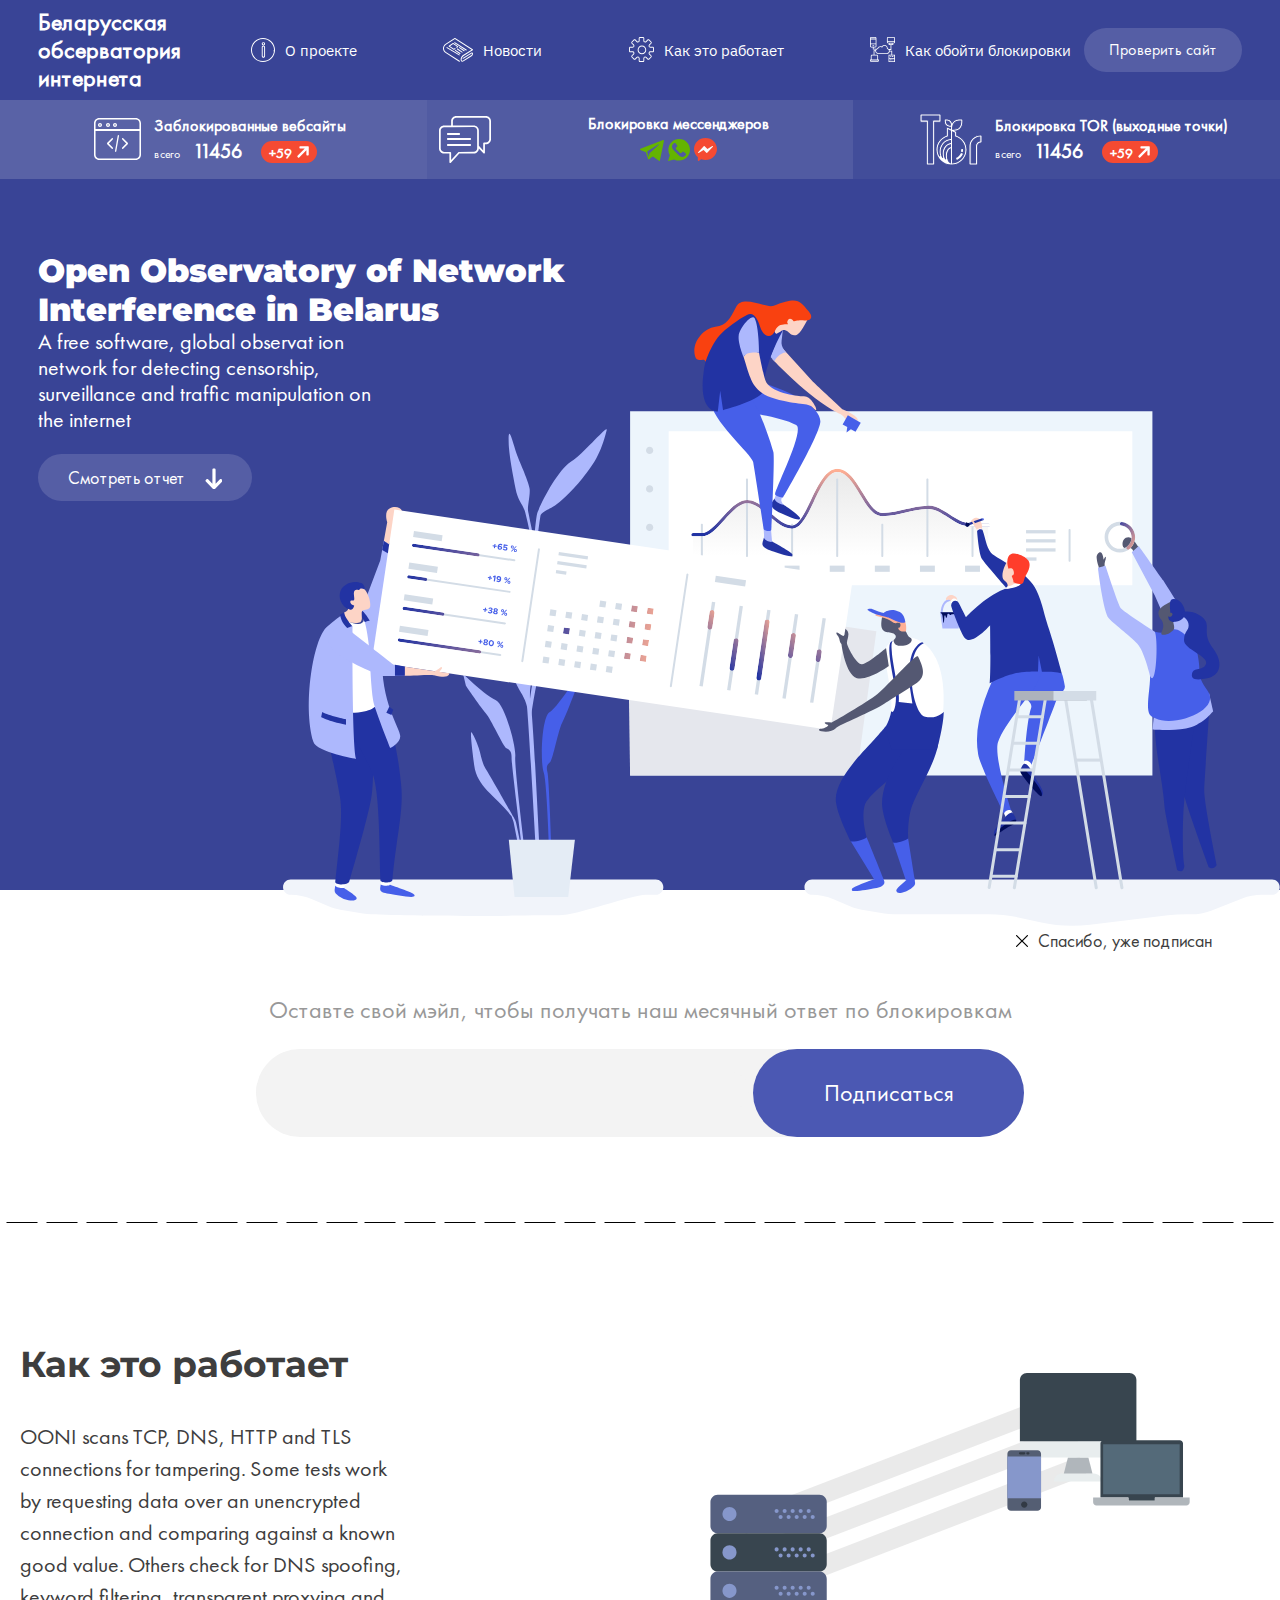
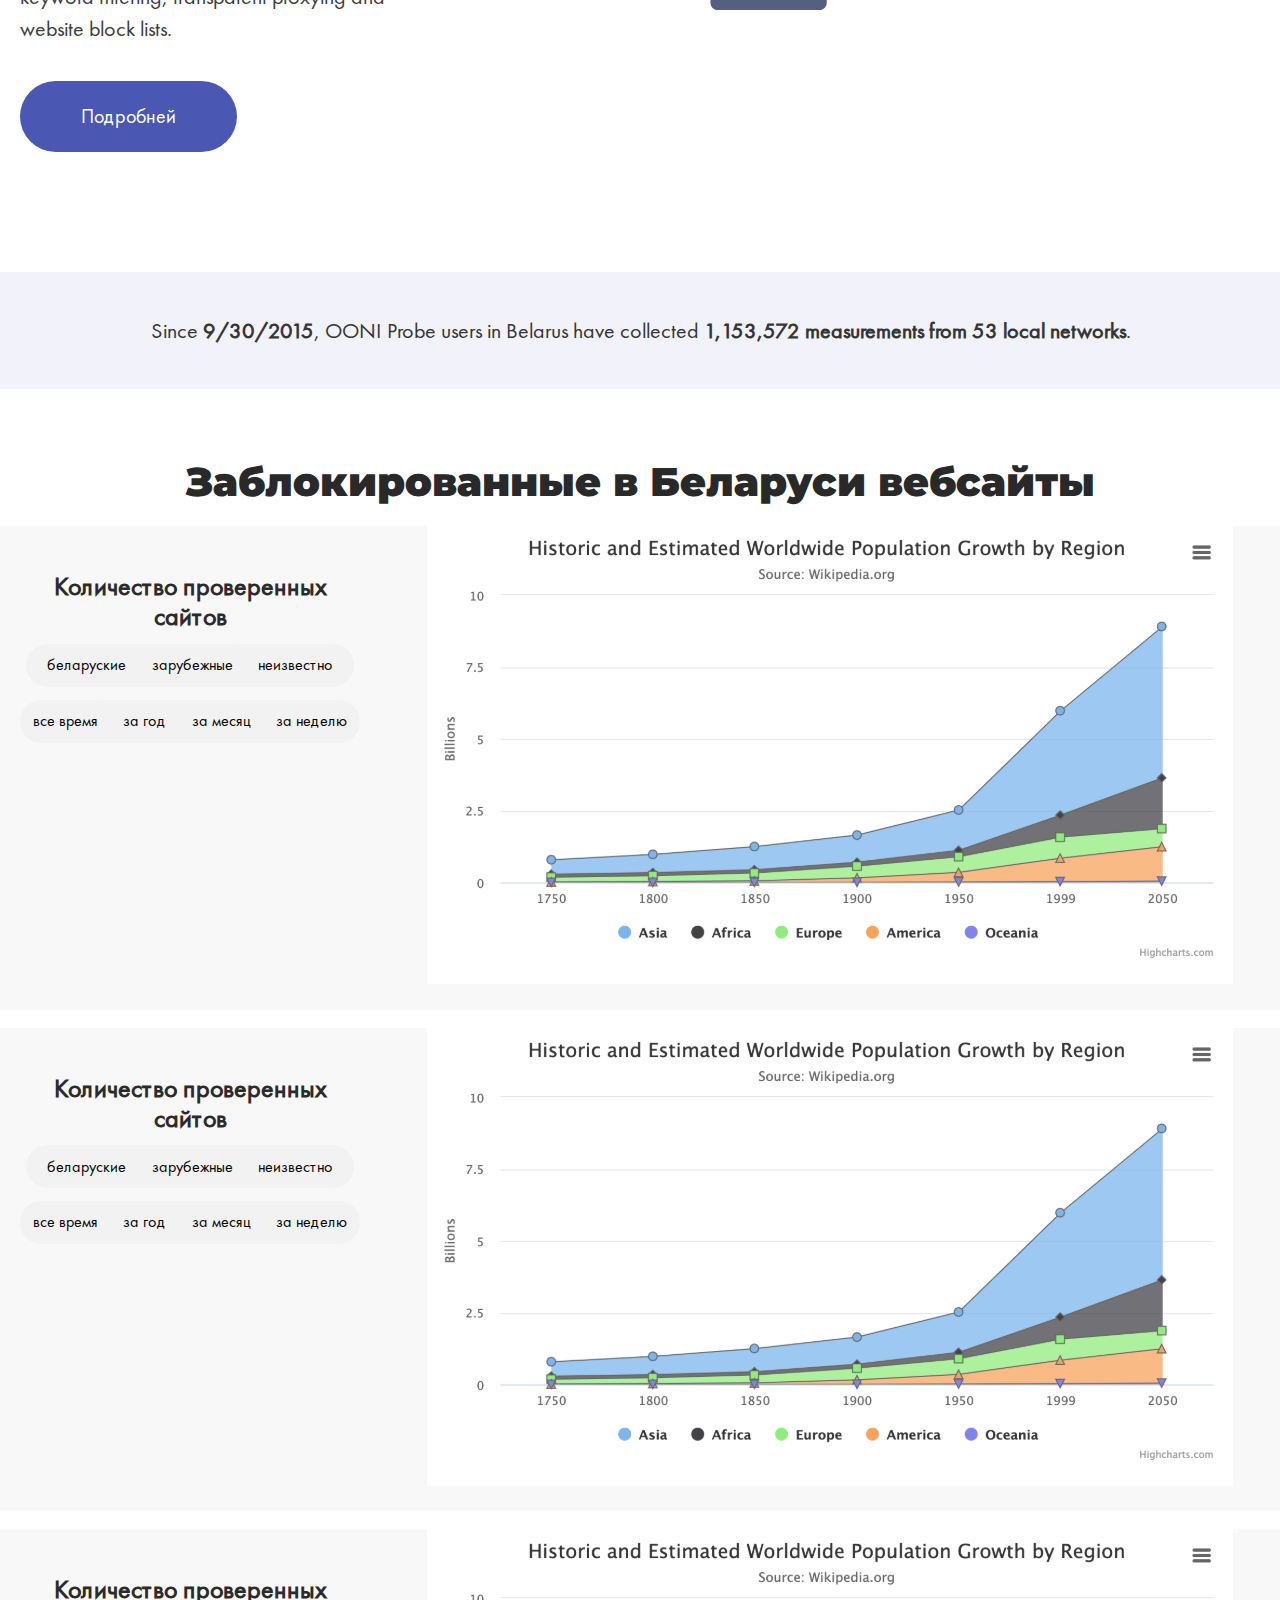
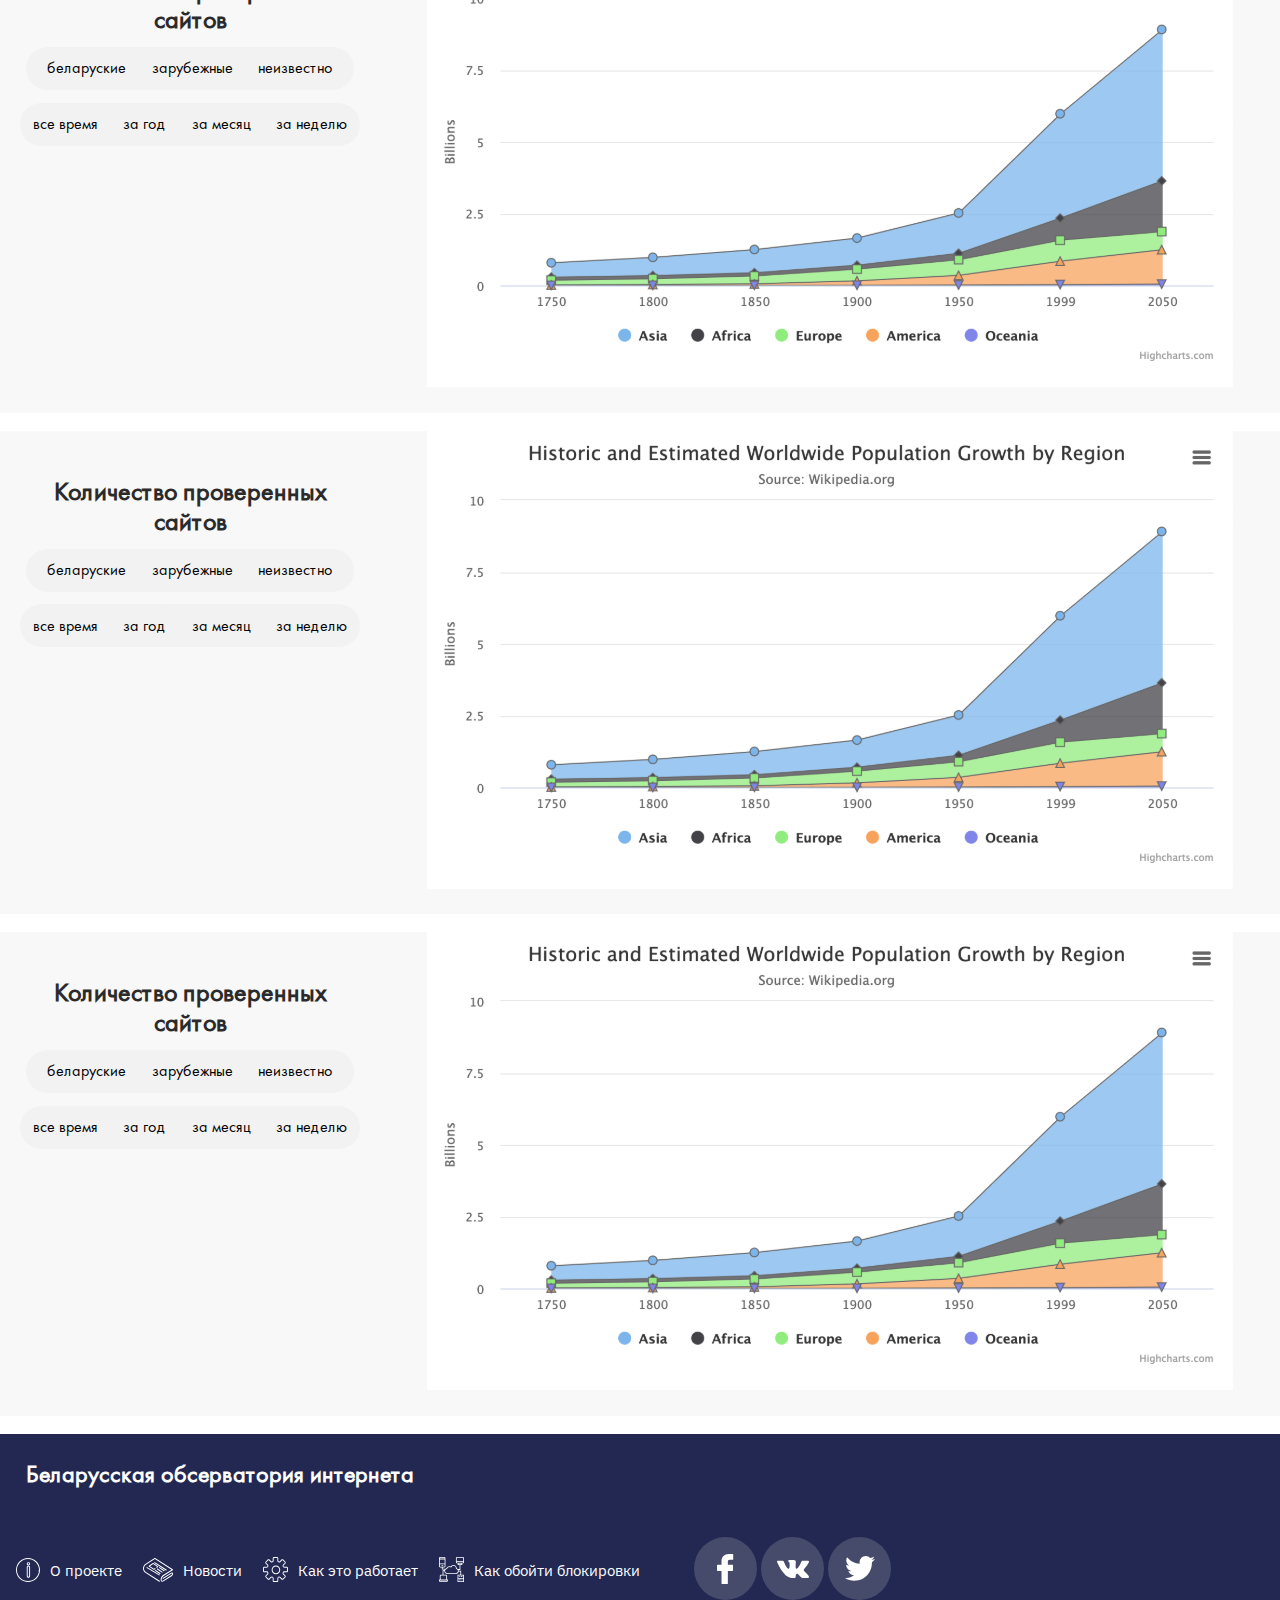
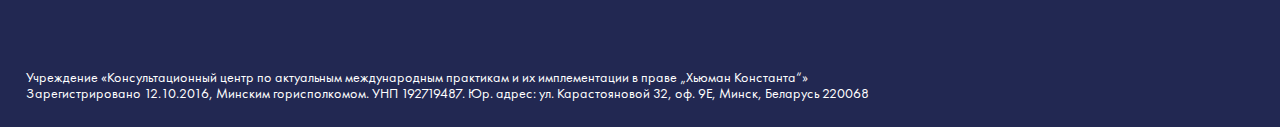
==== index.html @ 27843d56 "Initial commit" ====
<!DOCTYPE html>
<html lang="en">
<head>
    <meta charset="UTF-8">
    <meta name="viewport" content="width=device-width, initial-scale=1.0">
    <link href="https://fonts.googleapis.com/css?family=IBM+Plex+Sans:400,700|Montserrat:400,700,900&display=swap&subset=cyrillic" rel="stylesheet">
    <link href="https://fonts.googleapis.com/icon?family=Material+Icons" rel="stylesheet">
    <link rel="stylesheet" href="css/normalize.css">
    <link rel="stylesheet" href="css/style.css">
    <script src="js/jquery.js"></script>
    <script src="js/burger-menu.js"></script>
    <title>netobservatory.by</title>
</head>
<body>
    <div class="index-page">
        <div class="main">
            <header class="header">
                <p class="header__logo">Беларусская обсерватория интернета </p>
                <a href="#" class="m-menu-link">
                    <span class="material-icons"> menu </span>
                </a>
                <nav >
                    <ul class="m-menu">
                        <li><i class="material-icons close-menu">close</i></li>
                        <li><a class="nav-info" href="">О проекте</a></li>
                        <li><a class="nav-news" href="">Новости</a></li>
                        <li><a class="nav-how" href="">Как это работает</a></li>
                        <li><a class="nav-comp" href="">Как обойти блокировки</a></li>
                    </ul>
                </nav>
                <nav class="desktop-menu">
                    <ul>
                        <li><a class="nav-info" href="">О проекте</a></li>
                        <li><a class="nav-news" href="">Новости</a></li>
                        <li><a class="nav-how" href="">Как это работает</a></li>
                        <li><a class="nav-comp" href="">Как обойти блокировки</a></li>
                    </ul>
                </nav>
                <input type="button" value="Проверить сайт">
            </header>
            <div class="stat">
    
                <a href="#" class="stat__sites">
                    <img src="img/svg/web-programming.svg" alt="">
                    <div class="sites__about">
                        <p>Заблокированные вебсайты</p>
                        <span>всего</span>
                        <span>11456</span>
                        <span>+59</span>
                    </div>
                </a>
    
                <a href="#" class="stat__messengers">
                    <img class="messengerIMG"src="img/svg/chat.svg" alt="">
                    <div class="messengers__about">
                        <p>Блокировка мессенджеров</p>
                        <div>
                            <img src="img/svg/teleg.svg" alt="">
                            <img src="img/svg/whatsapp.svg" alt="">
                            <img src="img/svg/fcmessenger.svg" alt="">
                        </div>
                    </div>
                </a>
    
                <a href ="#" class="stat__tor">
                    <img src="img/svg/tor.svg" alt="">
                    <div class="tor__about">
                        <p>Блокировка TOR (выходные точки)</p>
                        <span>всего</span>
                        <span>11456</span>
                        <span>+59</span>
                    </div>
                </a>
            </div>
            <img src="img/svg/mainBCKG.svg" alt="" class="bckgImage">
            <div class="main__about">
                <h1>Open Observatory of Network Interference in Belarus</h1>
                <p>A free software, global observat ion network for detecting censorship, surveillance and traffic manipulation on the internet</p>
                <a href="#">Смотреть отчет</a>
            </div>
        </div>
        <div class="subscription">
            <a href="#" class="subscription__close">Спасибо, уже подписан</a>
            <span>Оставте свой мэйл, чтобы получать наш месячный ответ по блокировкам</span>
            <form action="">
                <input type="text">
                <button type="submit">Подписаться</button>
            </form>
        </div>
        <div class="explain">
            <img src="img/svg/explain.svg" alt="">
            <div class="explain__about">
                <h2>Как это работает</h2>
                <p>OONI scans TCP, DNS, HTTP and TLS connections for tampering. Some tests work by requesting data over an unencrypted connection and comparing against a known good value. Others check for DNS spoofing, keyword filtering, transparent proxying and website block lists.</p>
                <a href="#">Подробней</a>
            </div>
        </div>
        <div class="example">
            <p>Since <span>9/30/2015</span>, OONI Probe users in Belarus have collected <span>1,153,572 measurements from 53 local networks</span>.</p>
        </div>
        <div class="graphics">
            <h2>Заблокированные в Беларуси вебсайты</h2>
            <div class="graphic-block">
                <div class="filter">
                    <h4>Количество проверенных сайтов</h4>
                    <form action="" class="place">
                        <input type="button" value="беларуские">
                        <input type="button" value="зарубежные">
                        <input type="button" value="неизвестно">
                    </form>
                    <form action="" class="time">
                        <input type="button" value="все время">
                        <input type="button" value="за год">
                        <input type="button" value="за месяц">
                        <input type="button" value="за неделю">
                    </form>
                </div>
                <div class="graphic"></div>
            </div>
    
            <div class="graphic-block">
                <div class="filter">
                    <h4>Количество проверенных сайтов</h4>
                    <form action="" class="place">
                        <input type="button" value="беларуские">
                        <input type="button" value="зарубежные">
                        <input type="button" value="неизвестно">
                    </form>
                    <form action="" class="time">
                        <input type="button" value="все время">
                        <input type="button" value="за год">
                        <input type="button" value="за месяц">
                        <input type="button" value="за неделю">
                    </form>
                </div>
                <div class="graphic"></div>
            </div>
    
            <div class="graphic-block">
                <div class="filter">
                    <h4>Количество проверенных сайтов</h4>
                    <form action="" class="place">
                        <input type="button" value="беларуские">
                        <input type="button" value="зарубежные">
                        <input type="button" value="неизвестно">
                    </form>
                    <form action="" class="time">
                        <input type="button" value="все время">
                        <input type="button" value="за год">
                        <input type="button" value="за месяц">
                        <input type="button" value="за неделю">
                    </form>
                </div>
                <div class="graphic"></div>
            </div>
    
            <div class="graphic-block">
                <div class="filter">
                    <h4>Количество проверенных сайтов</h4>
                    <form action="" class="place">
                        <input type="button" value="беларуские">
                        <input type="button" value="зарубежные">
                        <input type="button" value="неизвестно">
                    </form>
                    <form action="" class="time">
                        <input type="button" value="все время">
                        <input type="button" value="за год">
                        <input type="button" value="за месяц">
                        <input type="button" value="за неделю">
                    </form>
                </div>
                <div class="graphic"></div>
            </div>
    
            <div class="graphic-block">
                <div class="filter">
                    <h4>Количество проверенных сайтов</h4>
                    <form action="" class="place">
                        <input type="button" value="беларуские">
                        <input type="button" value="зарубежные">
                        <input type="button" value="неизвестно">
                    </form>
                    <form action="" class="time">
                        <input type="button" value="все время">
                        <input type="button" value="за год">
                        <input type="button" value="за месяц">
                        <input type="button" value="за неделю">
                    </form>
                </div>
                <div class="graphic"></div>
            </div>
    
    
        <footer class="footer">
            <h4 class="logo">Беларусская обсерватория интернета</h4>
            <nav>
                <ul>
                    <li><a class="nav-info" href="">О проекте</a></li>
                    <li><a class="nav-news" href="">Новости</a></li>
                    <li><a class="nav-how" href="">Как это работает</a></li>
                    <li><a class="nav-comp" href="">Как обойти блокировки</a></li>
                </ul>
            </nav>
            <div class="socials">
                <a href="#"><div class="socials-logo"></div></a>
                <a href="#"><div class="socials-logo"></div></a>
                <a href="#"><div class="socials-logo"></div></a>
            </div>
            <p class="register-data">Учреждение «Консультационный центр по актуальным международным практикам и их имплементации в праве „Хьюман Константа“» Зарегистрировано 12.10.2016, Минским горисполкомом. УНП 192719487. Юр. адрес: ул. Карастояновой 32, оф. 9Е, Минск, Беларусь 220068</p>
        </footer>
    </div>
</body>
</html>
---- css/style.css ----
@font-face {
  font-family: 'Futura PT';
  src: url("../Fonts/FuturaPT/FuturaPT-Heavy.eot");
  src: local("Futura PT Heavy"), local("FuturaPT-Heavy"), url("../Fonts/FuturaPT/FuturaPT-Heavy.eot?#iefix") format("embedded-opentype"), url("../Fonts/FuturaPT/FuturaPT-Heavy.woff") format("woff"), url("../Fonts/FuturaPT/FuturaPT-Heavy.ttf") format("truetype");
  font-weight: 900;
  font-style: normal; }

@font-face {
  font-family: 'Futura PT';
  src: url("../Fonts/FuturaPT/FuturaPT-Medium.eot");
  src: local("Futura PT Medium"), local("FuturaPT-Medium"), url("../Fonts/FuturaPT/FuturaPT-Medium.eot?#iefix") format("embedded-opentype"), url("../Fonts/FuturaPT/FuturaPT-Medium.woff") format("woff"), url("../Fonts/FuturaPT/FuturaPT-Medium.ttf") format("truetype");
  font-weight: 500;
  font-style: normal; }

@font-face {
  font-family: 'Futura PT Book';
  src: url("../Fonts/FuturaPT/FuturaPT-Book.eot");
  src: local("../Futura PT Book"), local("FuturaPT-Book"), url("../Fonts/FuturaPT/#iefix") format("embedded-opentype"), url("../Fonts/FuturaPT/FuturaPT-Book.woff") format("woff"), url("../Fonts/FuturaPT/FuturaPT-Book.ttf") format("truetype");
  font-weight: normal;
  font-style: normal; }

@font-face {
  font-family: 'Futura PT';
  src: url("../Fonts/FuturaPT/FuturaPT-Light.eot");
  src: local("../Futura PT Light"), local("FuturaPT-Light"), url("Fonts/FuturaPT/FuturaPT-Light.eot?#iefix") format("embedded-opentype"), url("Fonts/FuturaPT/FuturaPT-Light.woff") format("woff"), url("Fonts/FuturaPT/FuturaPT-Light.ttf") format("truetype");
  font-weight: 300;
  font-style: normal; }

@font-face {
  font-family: 'Futura PT Demi';
  src: url("../Fonts/FuturaPT/FuturaPT-Demi.eot");
  src: local("Futura PT Demi"), local("FuturaPT-Demi"), url("../Fonts/FuturaPT/FuturaPT-Demi.eot?#iefix") format("embedded-opentype"), url("../Fonts/FuturaPT/FuturaPT-Demi.woff") format("woff"), url("../Fonts/FuturaPT/FuturaPT-Demi.ttf") format("truetype");
  font-weight: 600;
  font-style: normal; }

@font-face {
  font-family: 'Futura PT';
  src: url("../Fonts/FuturaPT/FuturaPT-Bold.eot");
  src: local("Futura PT Bold"), local("FuturaPT-Bold"), url("../Fonts/FuturaPT/FuturaPT-Bold.eot?#iefix") format("embedded-opentype"), url("../Fonts/FuturaPT/FuturaPT-Bold.woff") format("woff"), url("../Fonts/FuturaPT/FuturaPT-Bold.ttf") format("truetype");
  font-weight: bold;
  font-style: normal; }

@font-face {
  font-family: 'Futura PT Extra';
  src: url("../Fonts/FuturaPT/FuturaPT-ExtraBold.eot");
  src: local("Futura PT Extra Bold"), local("FuturaPT-ExtraBold"), url("../Fonts/FuturaPT/FuturaPT-ExtraBold.eot?#iefix") format("embedded-opentype"), url("../Fonts/FuturaPT/FuturaPT-ExtraBold.woff") format("woff"), url("../Fonts/FuturaPT/FuturaPT-ExtraBold.ttf") format("truetype");
  font-weight: 800;
  font-style: normal; }

@font-face {
  font-family: 'Futura PT ExtraBold';
  src: url("../Fonts/FuturaPT/FuturaPT-ExtraBold.eot");
  src: url("../Fonts/FuturaPT/FuturaPT-ExtraBold.eot?#iefix") format("embedded-opentype"), url("../Fonts/FuturaPT/FuturaPT-ExtraBold.woff") format("woff"), url("../Fonts/FuturaPT/FuturaPT-ExtraBold.ttf") format("truetype");
  font-weight: normal;
  font-style: normal; }

html {
  -webkit-box-sizing: border-box;
  box-sizing: border-box;
  margin: 0;
  padding: 0;
  font-family: 'Futura PT Book'; }

*, *::before, *::after {
  -webkit-box-sizing: inherit;
  box-sizing: inherit;
  margin: 0;
  padding: 0; }

body {
  overflow-x: hidden; }

a {
  text-decoration: none;
  outline: none;
  color: white; }

ul {
  list-style-type: none; }

h1, h2 {
  font-family: 'Montserrat', sans-serif; }

.index-page .main {
  width: 100%;
  height: 890px;
  background-color: #394496; }
  @media (max-width: 1024px) {
    .index-page .main {
      height: 800px; } }
  @media (max-width: 640px) {
    .index-page .main {
      height: 850px; } }
  @media (max-width: 480px) {
    .index-page .main {
      height: 900px; } }
  .index-page .main .header-fixed {
    position: fixed;
    background-color: #394496;
    height: 80px; }
  .index-page .main .header {
    height: 100px;
    display: -webkit-box;
    display: -ms-flexbox;
    display: flex;
    -ms-flex-pack: distribute;
    justify-content: space-around;
    -webkit-box-align: center;
    -ms-flex-align: center;
    align-items: center;
    padding-left: 3vw;
    padding-right: 3vw;
    background-color: #394496; }
    .index-page .main .header .header__logo {
      width: 33.333vw;
      margin-right: 3vw;
      font-size: 24px;
      line-height: 28px;
      color: #FFFFFF;
      font-weight: 900; }
      @media (max-width: 520px) {
        .index-page .main .header .header__logo {
          font-size: 18px; } }
    @media (max-width: 1280px) {
      .index-page .main .header .header__logo {
        width: 15vw; } }
    .index-page .main .header .m-menu-link {
      display: none;
      margin-left: 15vw; }
    .index-page .main .header .m-menu {
      margin: 0;
      position: fixed;
      right: 0;
      top: 0;
      height: 100%;
      width: 100%;
      text-align: center;
      list-style: none;
      font-size: 2vw;
      line-height: 5vh;
      background-color: #989898;
      color: #fff;
      z-index: 10;
      display: -webkit-box;
      display: -ms-flexbox;
      display: flex;
      -webkit-box-orient: vertical;
      -webkit-box-direction: normal;
      -ms-flex-direction: column;
      flex-direction: column;
      -webkit-box-align: center;
      -ms-flex-align: center;
      align-items: center;
      -webkit-box-pack: center;
      -ms-flex-pack: center;
      justify-content: center;
      -webkit-transform: scale(5);
      -ms-transform: scale(5);
      transform: scale(5);
      visibility: hidden;
      opacity: 0;
      /*             transform: translatex(100%); */
      -webkit-transition: .3s;
      -o-transition: .3s;
      transition: .3s;
      border: none; }
      .index-page .main .header .m-menu a {
        text-align: justify; }
    .index-page .main .header .close-menu {
      position: fixed;
      right: 3vw;
      top: 4vh;
      font-size: 30px;
      font-weight: 900;
      cursor: pointer; }
    .index-page .main .header .m-menu-active {
      visibility: visible;
      display: -webkit-box;
      display: -ms-flexbox;
      display: flex;
      opacity: 1;
      -webkit-transform: scale(1);
      -ms-transform: scale(1);
      transform: scale(1); }
    .index-page .main .header .desktop-menu {
      width: 50%; }
    .index-page .main .header ul {
      display: -webkit-box;
      display: -ms-flexbox;
      display: flex;
      -webkit-box-pack: justify;
      -ms-flex-pack: justify;
      justify-content: space-between; }
    .index-page .main .header li {
      height: 43px; }
    .index-page .main .header a {
      display: block;
      color: white;
      font-family: 'IBM Plex Sans', sans-serif;
      font-size: 15px;
      line-height: 43px; }
    @media (max-width: 1280px) {
      .index-page .main .header .desktop-menu {
        width: 70%; } }
    @media (max-width: 960px) {
      .index-page .main .header .desktop-menu {
        display: none; }
      .index-page .main .header .m-menu-link {
        display: block; } }
    .index-page .main .header .nav-info::before {
      content: "";
      display: inline-block;
      position: relative;
      left: -10px;
      top: 6px;
      height: 24px;
      width: 24px;
      background: url(../img/svg/info.svg);
      background-repeat: no-repeat; }
    .index-page .main .header .nav-news::before {
      content: "";
      display: inline-block;
      position: relative;
      left: -10px;
      top: 6px;
      height: 24px;
      width: 30px;
      background: url(../img/svg/news.svg);
      background-repeat: no-repeat; }
    .index-page .main .header .nav-how::before {
      content: "";
      display: inline-block;
      position: relative;
      left: -10px;
      top: 6px;
      height: 25px;
      width: 25px;
      background: url(../img/svg/settings.svg);
      background-repeat: no-repeat; }
    .index-page .main .header .nav-comp::before {
      content: "";
      display: inline-block;
      position: relative;
      left: -10px;
      top: 6px;
      height: 25px;
      width: 25px;
      background: url(../img/svg/computer.svg);
      background-repeat: no-repeat; }
    .index-page .main .header input {
      background-color: #555EA5;
      border: none;
      color: white;
      border-radius: 23.5px;
      padding: 13px 25px 13px 25px;
      font-family: 'Futura PT Book';
      margin-left: 20px;
      outline: none;
      cursor: pointer; }
    @media (max-width: 1280px) {
      .index-page .main .header input {
        margin-left: 1vw; } }
  .index-page .main .stat {
    display: -webkit-box;
    display: -ms-flexbox;
    display: flex;
    min-height: 77px; }
    .index-page .main .stat .stat__sites {
      width: 33.333vw;
      background-color: #5962A6;
      display: -webkit-box;
      display: -ms-flexbox;
      display: flex;
      -webkit-box-pack: center;
      -ms-flex-pack: center;
      justify-content: center;
      -webkit-box-align: center;
      -ms-flex-align: center;
      align-items: center; }
      @media (max-width: 960px) {
        .index-page .main .stat .stat__sites {
          -webkit-box-orient: vertical;
          -webkit-box-direction: normal;
          -ms-flex-direction: column;
          flex-direction: column; } }
      .index-page .main .stat .stat__sites img {
        margin: 1vw; }
      @media (max-width: 960px) {
        .index-page .main .stat .stat__sites .sites__about {
          display: -webkit-box;
          display: -ms-flexbox;
          display: flex;
          -webkit-box-orient: vertical;
          -webkit-box-direction: normal;
          -ms-flex-direction: column;
          flex-direction: column;
          -webkit-box-align: center;
          -ms-flex-align: center;
          align-items: center; } }
      .index-page .main .stat .stat__sites p {
        font-size: 16px;
        line-height: 19px;
        color: #FFFFFF;
        font-weight: 700;
        margin-bottom: 5px; }
        @media (max-width: 960px) {
          .index-page .main .stat .stat__sites p {
            text-align: center; } }
      .index-page .main .stat .stat__sites span:nth-child(2) {
        font-size: 12px;
        line-height: 14px; }
      .index-page .main .stat .stat__sites span:nth-child(3) {
        font-weight: bold;
        font-size: 20px;
        line-height: 23px;
        margin: 0 15px 0 10px; }
      .index-page .main .stat .stat__sites span:nth-child(4) {
        font-size: 14px;
        line-height: 16px;
        font-weight: bold;
        background: #F54A32;
        border-radius: 11.5px;
        min-width: 45px;
        display: inline-block;
        height: 22px;
        padding: 0px 8px 0px 8px; }
        .index-page .main .stat .stat__sites span:nth-child(4)::after {
          content: "";
          display: inline-block;
          width: 17px;
          height: 17px;
          background-image: url(../img/svg/arrow-up.svg); }
    .index-page .main .stat .stat__messengers {
      width: 33.333vw;
      background-color: #515BA2;
      display: -webkit-box;
      display: -ms-flexbox;
      display: flex;
      -webkit-box-pack: center;
      -ms-flex-pack: center;
      justify-content: center;
      -webkit-box-align: center;
      -ms-flex-align: center;
      align-items: center; }
      .index-page .main .stat .stat__messengers .messengerIMG {
        margin: 1vw; }
      @media (max-width: 960px) {
        .index-page .main .stat .stat__messengers {
          -webkit-box-orient: vertical;
          -webkit-box-direction: normal;
          -ms-flex-direction: column;
          flex-direction: column;
          -webkit-box-pack: space-evenly;
          -ms-flex-pack: space-evenly;
          justify-content: space-evenly; } }
      .index-page .main .stat .stat__messengers div {
        display: inline-block;
        text-align: center;
        margin: 0 auto; }
        .index-page .main .stat .stat__messengers div img:nth-child(0) {
          margin: 0vw; }
        .index-page .main .stat .stat__messengers div img:nth-child(2) {
          margin: 0vw; }
        .index-page .main .stat .stat__messengers div img:nth-child(3) {
          margin: 0vw; }
      .index-page .main .stat .stat__messengers p {
        font-size: 16px;
        line-height: 19px;
        color: #FFFFFF;
        font-weight: 700;
        margin-bottom: 5px; }
        @media (max-width: 960px) {
          .index-page .main .stat .stat__messengers p {
            text-align: center; } }
    .index-page .main .stat .stat__tor {
      width: 33.333vw;
      background-color: #424D9A;
      display: -webkit-box;
      display: -ms-flexbox;
      display: flex;
      -webkit-box-pack: center;
      -ms-flex-pack: center;
      justify-content: center;
      -webkit-box-align: center;
      -ms-flex-align: center;
      align-items: center; }
      @media (max-width: 960px) {
        .index-page .main .stat .stat__tor {
          -webkit-box-orient: vertical;
          -webkit-box-direction: normal;
          -ms-flex-direction: column;
          flex-direction: column; } }
      .index-page .main .stat .stat__tor img {
        margin: 1vw; }
      @media (max-width: 960px) {
        .index-page .main .stat .stat__tor .tor__about {
          display: -webkit-box;
          display: -ms-flexbox;
          display: flex;
          -webkit-box-orient: vertical;
          -webkit-box-direction: normal;
          -ms-flex-direction: column;
          flex-direction: column;
          -webkit-box-pack: center;
          -ms-flex-pack: center;
          justify-content: center;
          -webkit-box-align: center;
          -ms-flex-align: center;
          align-items: center; } }
      .index-page .main .stat .stat__tor p {
        font-size: 16px;
        line-height: 19px;
        color: #FFFFFF;
        font-weight: 700;
        margin-bottom: 5px; }
        @media (max-width: 960px) {
          .index-page .main .stat .stat__tor p {
            text-align: center; } }
      .index-page .main .stat .stat__tor span:nth-child(2) {
        font-size: 12px;
        line-height: 14px; }
      .index-page .main .stat .stat__tor span:nth-child(3) {
        font-weight: bold;
        font-size: 20px;
        line-height: 23px;
        margin: 0 15px 0 10px; }
      .index-page .main .stat .stat__tor span:nth-child(4) {
        font-size: 14px;
        line-height: 16px;
        font-weight: bold;
        background: #F54A32;
        border-radius: 11.5px;
        min-width: 45px;
        display: inline-block;
        height: 22px;
        padding: 0px 8px 0px 8px; }
        .index-page .main .stat .stat__tor span:nth-child(4)::after {
          content: "";
          display: inline-block;
          width: 17px;
          height: 17px;
          background-image: url(../img/svg/arrow-up.svg); }
  .index-page .main .bckgImage {
    position: absolute;
    width: 997px;
    height: 626px;
    top: 300px;
    right: 0; }
    @media (max-width: 960px) {
      .index-page .main .bckgImage {
        width: 498px;
        height: 313px;
        top: 500px;
        right: 0; } }
    @media (max-width: 560px) {
      .index-page .main .bckgImage {
        width: 498px;
        height: 313px;
        top: 550px;
        right: 00%; } }
    @media (max-width: 480px) {
      .index-page .main .bckgImage {
        width: 498px;
        height: 313px;
        top: 600px;
        right: 00%; } }
  .index-page .main__about {
    margin: 8vh 3vw;
    z-index: 2;
    position: relative; }
    .index-page .main__about h1 {
      width: 50%;
      font-weight: 900;
      font-size: 32px;
      line-height: 39px;
      color: #FFFFFF;
      margin: 0; }
      @media (max-width: 960px) {
        .index-page .main__about h1 {
          width: 100%; } }
      @media (max-width: 480px) {
        .index-page .main__about h1 {
          font-size: 26px; } }
    .index-page .main__about p {
      width: 30%;
      font-size: 22px;
      line-height: 26px;
      color: #FFFFFF;
      margin-bottom: 30px;
      /*             @media(max-width:560px){
                    width: 100%;
                    margin: 25vw 0 8vw 0;
                }
                @media(max-width:480px){
                    margin: 50vw 0 8vw 0;
                }
                @media(max-width:430px){
                    margin: 65vw 0 8vw 0;
                } */ }
      @media (max-width: 960px) {
        .index-page .main__about p {
          width: 100%;
          /*                 margin: 30vw 0 8vw 0; */ } }
    .index-page .main__about a {
      font-size: 18px;
      line-height: 21px;
      background-color: #555EA5;
      color: white;
      border-radius: 23.5px;
      padding: 12px 50px 12px 30px;
      font-weight: 500; }
      .index-page .main__about a::after {
        content: "";
        display: inline-block;
        width: 17px;
        height: 21px;
        background-image: url(../img/svg/arrow-down.svg);
        position: relative;
        right: -20px;
        top: 5px; }

.index-page .subscription {
  height: 333px;
  display: -webkit-box;
  display: -ms-flexbox;
  display: flex;
  -webkit-box-orient: vertical;
  -webkit-box-direction: normal;
  -ms-flex-direction: column;
  flex-direction: column;
  -webkit-box-pack: center;
  -ms-flex-pack: center;
  justify-content: center;
  -webkit-box-align: center;
  -ms-flex-align: center;
  align-items: center;
  border-bottom: 1px solid #A3A8AB;
  -webkit-border-image: url(../img/svg/borderLine.svg) 37 repeat;
  -o-border-image: url(../img/svg/borderLine.svg) 37 repeat;
  border-image: url(../img/svg/borderLine.svg) 37 repeat; }
  .index-page .subscription__close {
    color: #3E3E3E;
    position: relative;
    left: 37vw;
    top: -5vh;
    font-size: 18px;
    line-height: 21px; }
    @media (max-width: 960px) {
      .index-page .subscription__close {
        left: 15vw; } }
    .index-page .subscription__close::before {
      content: "";
      display: inline-block;
      width: 12px;
      height: 12px;
      background-image: url(../img/svg/subscribeClose.svg);
      margin-right: 10px; }
  .index-page .subscription span {
    color: #989898;
    font-size: 24px;
    line-height: 28px;
    margin-bottom: 2vh;
    margin-bottom: 5vh;
    text-align: center;
    margin: 0 1vw 2vw 1vw; }
  .index-page .subscription form {
    background-color: #F3F3F3;
    height: 88px;
    width: 60vw;
    border-radius: 44px; }
    @media (max-width: 1024px) {
      .index-page .subscription form {
        width: 90vw; } }
    .index-page .subscription form input {
      border-radius: 44px;
      background-color: #F3F3F3;
      border: none;
      outline: none;
      width: calc(60vw - 275px);
      text-align: center;
      color: #989898;
      font-size: 30px;
      line-height: 28px;
      outline: none; }
      @media (max-width: 1024px) {
        .index-page .subscription form input {
          width: calc(90vw - 275px); } }
      @media (max-width: 960px) {
        .index-page .subscription form input {
          width: calc(90vw - 145px); } }
    .index-page .subscription form button {
      border: none;
      background-color: #4B58B3;
      font-size: 24px;
      line-height: 28px;
      text-align: center;
      color: #FFFFFF;
      width: 271px;
      height: 88px;
      border-radius: 44px;
      outline: none;
      cursor: pointer; }
      @media (max-width: 960px) {
        .index-page .subscription form button {
          width: 140px; } }

.index-page .explain {
  position: relative; }
  .index-page .explain img {
    position: absolute;
    top: 100px;
    right: 90px;
    width: 720px;
    height: 356px; }
    @media (max-width: 1280px) {
      .index-page .explain img {
        top: 150px;
        width: 480px;
        height: 237px; } }
    @media (max-width: 960px) {
      .index-page .explain img {
        top: 4vw;
        width: 360px;
        height: 178px; } }
    @media (max-width: 960px) {
      .index-page .explain img {
        right: 25vw; } }
    @media (max-width: 960px) {
      .index-page .explain img {
        right: 30vw;
        width: 180px;
        height: 89px; } }
  .index-page .explain .explain__about {
    position: relative;
    padding: 120px 20px; }
    .index-page .explain .explain__about h2 {
      width: 40vw;
      font-size: 36px;
      line-height: 42px;
      color: #3E3E3E; }
    .index-page .explain .explain__about p {
      width: 30vw;
      font-size: 22px;
      line-height: 32px;
      color: #3E3E3E;
      margin: 4vh 0; }
    .index-page .explain .explain__about a {
      border: none;
      display: block;
      background-color: #4B58B3;
      font-size: 20px;
      line-height: 23px;
      text-align: center;
      color: #FFFFFF;
      width: 217px;
      height: 71px;
      border-radius: 44px;
      outline: none;
      line-height: 71px; }
    @media (max-width: 960px) {
      .index-page .explain .explain__about {
        /*             padding:40vw 5vw 5vw 5vw; */ }
        .index-page .explain .explain__about h2 {
          width: 100%; }
        .index-page .explain .explain__about p {
          width: 100%; } }
    @media (max-width: 640px) {
      .index-page .explain .explain__about {
        /*             padding:55vw 5vw 5vw 5vw; */ } }

.index-page .example {
  background-color: #F2F3FA;
  display: -webkit-box;
  display: -ms-flexbox;
  display: flex;
  -webkit-box-align: center;
  -ms-flex-align: center;
  align-items: center;
  -webkit-box-pack: center;
  -ms-flex-pack: center;
  justify-content: center;
  min-height: 117px; }
  .index-page .example p {
    font-size: 22px;
    line-height: 26px;
    color: #363636;
    text-align: center; }
  .index-page .example span {
    font-weight: 900; }

.index-page .graphics h2 {
  font-family: 'Montserrat', sans-serif;
  font-style: normal;
  font-weight: 900;
  font-size: 40px;
  line-height: 49px;
  text-align: center;
  color: #292929;
  margin-top: 68px;
  margin-bottom: 20px; }
  @media (max-width: 640px) {
    .index-page .graphics h2 {
      font-size: 30px; } }

.index-page .graphics .graphic-block {
  width: 100%;
  display: -webkit-box;
  display: -ms-flexbox;
  display: flex;
  background-color: #F8F8F8;
  margin-bottom: 2vh;
  -webkit-box-pack: justify;
  -ms-flex-pack: justify;
  justify-content: space-between; }
  @media (max-width: 960px) {
    .index-page .graphics .graphic-block {
      -webkit-box-orient: vertical;
      -webkit-box-direction: normal;
      -ms-flex-direction: column;
      flex-direction: column; } }
  .index-page .graphics .graphic-block .filter {
    padding: 5vh 2vw 5vh 2vw;
    background-color: #F8F8F8;
    max-width: 380px; }
    @media (max-width: 960px) {
      .index-page .graphics .graphic-block .filter {
        padding: 2vh 2vw 0vh 2vw; } }
    .index-page .graphics .graphic-block .filter h4 {
      font-size: 26px;
      line-height: 30px;
      text-align: center;
      color: #2B2B2B; }
    .index-page .graphics .graphic-block .filter form {
      display: -webkit-box;
      display: -ms-flexbox;
      display: flex;
      -webkit-box-pack: center;
      -ms-flex-pack: center;
      justify-content: center;
      background: #F2F2F2;
      border-radius: 26px;
      height: 43px;
      margin: 1vw 0; }
      .index-page .graphics .graphic-block .filter form input {
        background: #F2F2F2;
        border-radius: 26px;
        border: none;
        height: 43px;
        -webkit-transition: .2s;
        -o-transition: .2s;
        transition: .2s;
        padding: 0 1vw; }
        .index-page .graphics .graphic-block .filter form input:hover {
          background: #cfd4d6; }
  @media (max-width: 960px) {
    .index-page .graphics .graphic-block .filter {
      -ms-flex-item-align: center;
      -ms-grid-row-align: center;
      align-self: center; } }
  .index-page .graphics .graphic-block .graphic {
    margin-bottom: 2vw;
    width: 100%;
    height: 458px;
    background: url("../img/svg/graphicExample.svg") no-repeat;
    background-position: center;
    background-size: contain; }

.index-page .footer {
  background-color: #222852;
  padding: 2vw;
  position: relative; }
  .index-page .footer .logo {
    font-size: 24px;
    line-height: 28px;
    color: #FFFFFF;
    margin-bottom: 2vw; }
    @media (max-width: 1124px) {
      .index-page .footer .logo {
        text-align: center; } }
  .index-page .footer nav {
    width: 50%;
    display: inline-block; }
    @media (max-width: 1124px) {
      .index-page .footer nav {
        width: 100%; } }
  .index-page .footer ul {
    display: -webkit-box;
    display: -ms-flexbox;
    display: flex;
    -webkit-box-pack: justify;
    -ms-flex-pack: justify;
    justify-content: space-between; }
    @media (max-width: 1124px) {
      .index-page .footer ul {
        -ms-flex-pack: distribute;
        justify-content: space-around; } }
    @media (max-width: 640px) {
      .index-page .footer ul {
        -ms-flex-pack: distribute;
        justify-content: space-around;
        -webkit-box-orient: vertical;
        -webkit-box-direction: normal;
        -ms-flex-direction: column;
        flex-direction: column; } }
  .index-page .footer li {
    height: 43px; }
  .index-page .footer a {
    display: block;
    color: white;
    font-family: 'IBM Plex Sans', sans-serif;
    font-size: 15px;
    line-height: 43px; }
    @media (max-width: 640px) {
      .index-page .footer a {
        text-align: center; } }
  .index-page .footer .nav-info::before {
    content: "";
    display: inline-block;
    position: relative;
    left: -10px;
    top: 6px;
    height: 24px;
    width: 24px;
    background: url(../img/svg/info.svg);
    background-repeat: no-repeat; }
  .index-page .footer .nav-news::before {
    content: "";
    display: inline-block;
    position: relative;
    left: -10px;
    top: 6px;
    height: 24px;
    width: 30px;
    background: url(../img/svg/news.svg);
    background-repeat: no-repeat; }
  .index-page .footer .nav-how::before {
    content: "";
    display: inline-block;
    position: relative;
    left: -10px;
    top: 6px;
    height: 25px;
    width: 25px;
    background: url(../img/svg/settings.svg);
    background-repeat: no-repeat; }
  .index-page .footer .nav-comp::before {
    content: "";
    display: inline-block;
    position: relative;
    left: -10px;
    top: 6px;
    height: 25px;
    width: 25px;
    background: url(../img/svg/computer.svg);
    background-repeat: no-repeat; }
  .index-page .footer .socials {
    margin: 0 50px;
    width: 200px;
    display: inline-block;
    position: relative;
    top: 24px; }
    @media (max-width: 1124px) {
      .index-page .footer .socials {
        display: block;
        margin: 0 auto; } }
    .index-page .footer .socials a {
      display: inline-block;
      width: 63px;
      height: 63px;
      border-radius: 50%;
      background-color: #464B6C; }
    .index-page .footer .socials a:nth-child(1) {
      background-image: url("../img/svg/facebook.svg");
      background-repeat: no-repeat;
      width: 63px;
      height: 63px;
      background-position: center; }
    .index-page .footer .socials a:nth-child(2) {
      background-image: url("../img/svg/vk.svg");
      background-repeat: no-repeat;
      width: 63px;
      height: 63px;
      background-position: center; }
    .index-page .footer .socials a:nth-child(3) {
      background-image: url("../img/svg/Twitter.svg");
      background-repeat: no-repeat;
      width: 63px;
      height: 63px;
      background-position: center; }
  .index-page .footer .register-data {
    width: 70%;
    font-size: 14px;
    line-height: 16px;
    color: #FFFFFF;
    margin-top: 6vw; }
    @media (max-width: 1124px) {
      .index-page .footer .register-data {
        width: 100%;
        text-align: center; } }

/* about page */
.about-page .main {
  width: 100%;
  height: 178px;
  background-color: #394496;
  width: 100%;
  height: 175px;
  background-color: #394496; }
  @media (max-width: 960px) {
    .about-page .main {
      height: 251px; } }
  @media (max-width: 800px) {
    .about-page .main {
      height: 245px; } }
  @media (max-width: 669px) {
    .about-page .main {
      height: 265px; } }
  @media (max-width: 500px) {
    .about-page .main {
      height: 260px; } }
  @media (max-width: 360px) {
    .about-page .main {
      height: 278px; } }
  .about-page .main .header-fixed {
    position: fixed;
    background-color: #394496;
    height: 80px; }
  .about-page .main .header {
    height: 100px;
    display: -webkit-box;
    display: -ms-flexbox;
    display: flex;
    -ms-flex-pack: distribute;
    justify-content: space-around;
    -webkit-box-align: center;
    -ms-flex-align: center;
    align-items: center;
    padding-left: 3vw;
    padding-right: 3vw;
    background-color: #394496; }
    .about-page .main .header .header__logo {
      width: 33.333vw;
      margin-right: 3vw;
      font-size: 24px;
      line-height: 28px;
      color: #FFFFFF;
      font-weight: 900; }
      @media (max-width: 520px) {
        .about-page .main .header .header__logo {
          font-size: 18px; } }
    @media (max-width: 1280px) {
      .about-page .main .header .header__logo {
        width: 15vw; } }
    .about-page .main .header .m-menu-link {
      display: none;
      margin-left: 15vw; }
    .about-page .main .header .m-menu {
      margin: 0;
      position: fixed;
      right: 0;
      top: 0;
      height: 100%;
      width: 100%;
      text-align: center;
      list-style: none;
      font-size: 2vw;
      line-height: 5vh;
      background-color: #989898;
      color: #fff;
      z-index: 10;
      display: -webkit-box;
      display: -ms-flexbox;
      display: flex;
      -webkit-box-orient: vertical;
      -webkit-box-direction: normal;
      -ms-flex-direction: column;
      flex-direction: column;
      -webkit-box-align: center;
      -ms-flex-align: center;
      align-items: center;
      -webkit-box-pack: center;
      -ms-flex-pack: center;
      justify-content: center;
      -webkit-transform: scale(5);
      -ms-transform: scale(5);
      transform: scale(5);
      visibility: hidden;
      opacity: 0;
      /*             transform: translatex(100%); */
      -webkit-transition: .3s;
      -o-transition: .3s;
      transition: .3s;
      border: none; }
      .about-page .main .header .m-menu a {
        text-align: justify; }
    .about-page .main .header .close-menu {
      position: fixed;
      right: 3vw;
      top: 4vh;
      font-size: 30px;
      font-weight: 900;
      cursor: pointer; }
    .about-page .main .header .m-menu-active {
      visibility: visible;
      display: -webkit-box;
      display: -ms-flexbox;
      display: flex;
      opacity: 1;
      -webkit-transform: scale(1);
      -ms-transform: scale(1);
      transform: scale(1); }
    .about-page .main .header .desktop-menu {
      width: 50%; }
    .about-page .main .header ul {
      display: -webkit-box;
      display: -ms-flexbox;
      display: flex;
      -webkit-box-pack: justify;
      -ms-flex-pack: justify;
      justify-content: space-between; }
    .about-page .main .header li {
      height: 43px; }
    .about-page .main .header a {
      display: block;
      color: white;
      font-family: 'IBM Plex Sans', sans-serif;
      font-size: 15px;
      line-height: 43px; }
    @media (max-width: 1280px) {
      .about-page .main .header .desktop-menu {
        width: 70%; } }
    @media (max-width: 960px) {
      .about-page .main .header .desktop-menu {
        display: none; }
      .about-page .main .header .m-menu-link {
        display: block; } }
    .about-page .main .header .nav-info::before {
      content: "";
      display: inline-block;
      position: relative;
      left: -10px;
      top: 6px;
      height: 24px;
      width: 24px;
      background: url(../img/svg/info.svg);
      background-repeat: no-repeat; }
    .about-page .main .header .nav-news::before {
      content: "";
      display: inline-block;
      position: relative;
      left: -10px;
      top: 6px;
      height: 24px;
      width: 30px;
      background: url(../img/svg/news.svg);
      background-repeat: no-repeat; }
    .about-page .main .header .nav-how::before {
      content: "";
      display: inline-block;
      position: relative;
      left: -10px;
      top: 6px;
      height: 25px;
      width: 25px;
      background: url(../img/svg/settings.svg);
      background-repeat: no-repeat; }
    .about-page .main .header .nav-comp::before {
      content: "";
      display: inline-block;
      position: relative;
      left: -10px;
      top: 6px;
      height: 25px;
      width: 25px;
      background: url(../img/svg/computer.svg);
      background-repeat: no-repeat; }
    .about-page .main .header input {
      background-color: #555EA5;
      border: none;
      color: white;
      border-radius: 23.5px;
      padding: 13px 25px 13px 25px;
      font-family: 'Futura PT Book';
      margin-left: 20px;
      outline: none;
      cursor: pointer; }
    @media (max-width: 1280px) {
      .about-page .main .header input {
        margin-left: 1vw; } }
  .about-page .main .stat {
    display: -webkit-box;
    display: -ms-flexbox;
    display: flex;
    min-height: 77px; }
    .about-page .main .stat .stat__sites {
      width: 33.333vw;
      background-color: #5962A6;
      display: -webkit-box;
      display: -ms-flexbox;
      display: flex;
      -webkit-box-pack: center;
      -ms-flex-pack: center;
      justify-content: center;
      -webkit-box-align: center;
      -ms-flex-align: center;
      align-items: center; }
      @media (max-width: 960px) {
        .about-page .main .stat .stat__sites {
          -webkit-box-orient: vertical;
          -webkit-box-direction: normal;
          -ms-flex-direction: column;
          flex-direction: column; } }
      .about-page .main .stat .stat__sites img {
        margin: 1vw; }
      @media (max-width: 960px) {
        .about-page .main .stat .stat__sites .sites__about {
          display: -webkit-box;
          display: -ms-flexbox;
          display: flex;
          -webkit-box-orient: vertical;
          -webkit-box-direction: normal;
          -ms-flex-direction: column;
          flex-direction: column;
          -webkit-box-align: center;
          -ms-flex-align: center;
          align-items: center; } }
      .about-page .main .stat .stat__sites p {
        font-size: 16px;
        line-height: 19px;
        color: #FFFFFF;
        font-weight: 700;
        margin-bottom: 5px; }
        @media (max-width: 960px) {
          .about-page .main .stat .stat__sites p {
            text-align: center; } }
      .about-page .main .stat .stat__sites span:nth-child(2) {
        font-size: 12px;
        line-height: 14px; }
      .about-page .main .stat .stat__sites span:nth-child(3) {
        font-weight: bold;
        font-size: 20px;
        line-height: 23px;
        margin: 0 15px 0 10px; }
      .about-page .main .stat .stat__sites span:nth-child(4) {
        font-size: 14px;
        line-height: 16px;
        font-weight: bold;
        background: #F54A32;
        border-radius: 11.5px;
        min-width: 45px;
        display: inline-block;
        height: 22px;
        padding: 0px 8px 0px 8px; }
        .about-page .main .stat .stat__sites span:nth-child(4)::after {
          content: "";
          display: inline-block;
          width: 17px;
          height: 17px;
          background-image: url(../img/svg/arrow-up.svg); }
    .about-page .main .stat .stat__messengers {
      width: 33.333vw;
      background-color: #515BA2;
      display: -webkit-box;
      display: -ms-flexbox;
      display: flex;
      -webkit-box-pack: center;
      -ms-flex-pack: center;
      justify-content: center;
      -webkit-box-align: center;
      -ms-flex-align: center;
      align-items: center; }
      .about-page .main .stat .stat__messengers .messengerIMG {
        margin: 1vw; }
      @media (max-width: 960px) {
        .about-page .main .stat .stat__messengers {
          -webkit-box-orient: vertical;
          -webkit-box-direction: normal;
          -ms-flex-direction: column;
          flex-direction: column;
          -webkit-box-pack: space-evenly;
          -ms-flex-pack: space-evenly;
          justify-content: space-evenly; } }
      .about-page .main .stat .stat__messengers div {
        display: inline-block;
        text-align: center;
        margin: 0 auto; }
        .about-page .main .stat .stat__messengers div img:nth-child(0) {
          margin: 0vw; }
        .about-page .main .stat .stat__messengers div img:nth-child(2) {
          margin: 0vw; }
        .about-page .main .stat .stat__messengers div img:nth-child(3) {
          margin: 0vw; }
      .about-page .main .stat .stat__messengers p {
        font-size: 16px;
        line-height: 19px;
        color: #FFFFFF;
        font-weight: 700;
        margin-bottom: 5px; }
        @media (max-width: 960px) {
          .about-page .main .stat .stat__messengers p {
            text-align: center; } }
    .about-page .main .stat .stat__tor {
      width: 33.333vw;
      background-color: #424D9A;
      display: -webkit-box;
      display: -ms-flexbox;
      display: flex;
      -webkit-box-pack: center;
      -ms-flex-pack: center;
      justify-content: center;
      -webkit-box-align: center;
      -ms-flex-align: center;
      align-items: center; }
      @media (max-width: 960px) {
        .about-page .main .stat .stat__tor {
          -webkit-box-orient: vertical;
          -webkit-box-direction: normal;
          -ms-flex-direction: column;
          flex-direction: column; } }
      .about-page .main .stat .stat__tor img {
        margin: 1vw; }
      @media (max-width: 960px) {
        .about-page .main .stat .stat__tor .tor__about {
          display: -webkit-box;
          display: -ms-flexbox;
          display: flex;
          -webkit-box-orient: vertical;
          -webkit-box-direction: normal;
          -ms-flex-direction: column;
          flex-direction: column;
          -webkit-box-pack: center;
          -ms-flex-pack: center;
          justify-content: center;
          -webkit-box-align: center;
          -ms-flex-align: center;
          align-items: center; } }
      .about-page .main .stat .stat__tor p {
        font-size: 16px;
        line-height: 19px;
        color: #FFFFFF;
        font-weight: 700;
        margin-bottom: 5px; }
        @media (max-width: 960px) {
          .about-page .main .stat .stat__tor p {
            text-align: center; } }
      .about-page .main .stat .stat__tor span:nth-child(2) {
        font-size: 12px;
        line-height: 14px; }
      .about-page .main .stat .stat__tor span:nth-child(3) {
        font-weight: bold;
        font-size: 20px;
        line-height: 23px;
        margin: 0 15px 0 10px; }
      .about-page .main .stat .stat__tor span:nth-child(4) {
        font-size: 14px;
        line-height: 16px;
        font-weight: bold;
        background: #F54A32;
        border-radius: 11.5px;
        min-width: 45px;
        display: inline-block;
        height: 22px;
        padding: 0px 8px 0px 8px; }
        .about-page .main .stat .stat__tor span:nth-child(4)::after {
          content: "";
          display: inline-block;
          width: 17px;
          height: 17px;
          background-image: url(../img/svg/arrow-up.svg); }

.about-page .about {
  padding: 16vh 14vw 36vh 14vw; }
  .about-page .about h2 {
    font-style: normal;
    font-weight: 900;
    font-size: 48px;
    line-height: 59px;
    text-align: center;
    color: #2B2B2B;
    margin-bottom: 10vh; }
  .about-page .about p {
    font-size: 22px;
    line-height: 34px;
    text-align: center;
    color: #2B2B2B; }

.about-page .subscription {
  height: 333px;
  display: -webkit-box;
  display: -ms-flexbox;
  display: flex;
  -webkit-box-orient: vertical;
  -webkit-box-direction: normal;
  -ms-flex-direction: column;
  flex-direction: column;
  -webkit-box-pack: center;
  -ms-flex-pack: center;
  justify-content: center;
  -webkit-box-align: center;
  -ms-flex-align: center;
  align-items: center;
  border-top: 1px solid #A3A8AB;
  -webkit-border-image: url(../img/svg/borderLine.svg) 37 repeat;
  -o-border-image: url(../img/svg/borderLine.svg) 37 repeat;
  border-image: url(../img/svg/borderLine.svg) 37 repeat; }
  .about-page .subscription__close {
    color: #3E3E3E;
    position: relative;
    left: 37vw;
    top: -5vh;
    font-size: 18px;
    line-height: 21px; }
    @media (max-width: 960px) {
      .about-page .subscription__close {
        left: 15vw; } }
    .about-page .subscription__close::before {
      content: "";
      display: inline-block;
      width: 12px;
      height: 12px;
      background-image: url(../img/svg/subscribeClose.svg);
      margin-right: 10px; }
  .about-page .subscription span {
    color: #989898;
    font-size: 24px;
    line-height: 28px;
    margin-bottom: 2vh;
    margin-bottom: 5vh;
    text-align: center;
    margin: 0 1vw 2vw 1vw; }
  .about-page .subscription form {
    background-color: #F3F3F3;
    height: 88px;
    width: 60vw;
    border-radius: 44px; }
    @media (max-width: 1024px) {
      .about-page .subscription form {
        width: 90vw; } }
    .about-page .subscription form input {
      border-radius: 44px;
      background-color: #F3F3F3;
      border: none;
      outline: none;
      width: calc(60vw - 275px);
      text-align: center;
      color: #989898;
      font-size: 30px;
      line-height: 28px;
      outline: none; }
      @media (max-width: 1024px) {
        .about-page .subscription form input {
          width: calc(90vw - 275px); } }
      @media (max-width: 960px) {
        .about-page .subscription form input {
          width: calc(90vw - 145px); } }
    .about-page .subscription form button {
      border: none;
      background-color: #4B58B3;
      font-size: 24px;
      line-height: 28px;
      text-align: center;
      color: #FFFFFF;
      width: 271px;
      height: 88px;
      border-radius: 44px;
      outline: none;
      cursor: pointer; }
      @media (max-width: 960px) {
        .about-page .subscription form button {
          width: 140px; } }

.about-page .footer {
  background-color: #222852;
  padding: 2vw;
  position: relative; }
  .about-page .footer .logo {
    font-size: 24px;
    line-height: 28px;
    color: #FFFFFF;
    margin-bottom: 2vw; }
    @media (max-width: 1124px) {
      .about-page .footer .logo {
        text-align: center; } }
  .about-page .footer nav {
    width: 50%;
    display: inline-block; }
    @media (max-width: 1124px) {
      .about-page .footer nav {
        width: 100%; } }
  .about-page .footer ul {
    display: -webkit-box;
    display: -ms-flexbox;
    display: flex;
    -webkit-box-pack: justify;
    -ms-flex-pack: justify;
    justify-content: space-between; }
    @media (max-width: 1124px) {
      .about-page .footer ul {
        -ms-flex-pack: distribute;
        justify-content: space-around; } }
    @media (max-width: 640px) {
      .about-page .footer ul {
        -ms-flex-pack: distribute;
        justify-content: space-around;
        -webkit-box-orient: vertical;
        -webkit-box-direction: normal;
        -ms-flex-direction: column;
        flex-direction: column; } }
  .about-page .footer li {
    height: 43px; }
  .about-page .footer a {
    display: block;
    color: white;
    font-family: 'IBM Plex Sans', sans-serif;
    font-size: 15px;
    line-height: 43px; }
    @media (max-width: 640px) {
      .about-page .footer a {
        text-align: center; } }
  .about-page .footer .nav-info::before {
    content: "";
    display: inline-block;
    position: relative;
    left: -10px;
    top: 6px;
    height: 24px;
    width: 24px;
    background: url(../img/svg/info.svg);
    background-repeat: no-repeat; }
  .about-page .footer .nav-news::before {
    content: "";
    display: inline-block;
    position: relative;
    left: -10px;
    top: 6px;
    height: 24px;
    width: 30px;
    background: url(../img/svg/news.svg);
    background-repeat: no-repeat; }
  .about-page .footer .nav-how::before {
    content: "";
    display: inline-block;
    position: relative;
    left: -10px;
    top: 6px;
    height: 25px;
    width: 25px;
    background: url(../img/svg/settings.svg);
    background-repeat: no-repeat; }
  .about-page .footer .nav-comp::before {
    content: "";
    display: inline-block;
    position: relative;
    left: -10px;
    top: 6px;
    height: 25px;
    width: 25px;
    background: url(../img/svg/computer.svg);
    background-repeat: no-repeat; }
  .about-page .footer .socials {
    margin: 0 50px;
    width: 200px;
    display: inline-block;
    position: relative;
    top: 24px; }
    @media (max-width: 1124px) {
      .about-page .footer .socials {
        display: block;
        margin: 0 auto; } }
    .about-page .footer .socials a {
      display: inline-block;
      width: 63px;
      height: 63px;
      border-radius: 50%;
      background-color: #464B6C; }
    .about-page .footer .socials a:nth-child(1) {
      background-image: url("../img/svg/facebook.svg");
      background-repeat: no-repeat;
      width: 63px;
      height: 63px;
      background-position: center; }
    .about-page .footer .socials a:nth-child(2) {
      background-image: url("../img/svg/vk.svg");
      background-repeat: no-repeat;
      width: 63px;
      height: 63px;
      background-position: center; }
    .about-page .footer .socials a:nth-child(3) {
      background-image: url("../img/svg/Twitter.svg");
      background-repeat: no-repeat;
      width: 63px;
      height: 63px;
      background-position: center; }
  .about-page .footer .register-data {
    width: 70%;
    font-size: 14px;
    line-height: 16px;
    color: #FFFFFF;
    margin-top: 6vw; }
    @media (max-width: 1124px) {
      .about-page .footer .register-data {
        width: 100%;
        text-align: center; } }

.about-page .fresh-news {
  margin: 3vw 3vw; }
  .about-page .fresh-news h3 {
    margin-bottom: 3vw; }
  .about-page .fresh-news .slider-container .swiper-container {
    width: 100%;
    margin: 0 auto; }
    .about-page .fresh-news .slider-container .swiper-container .swiper-wrapper .swiper-slide {
      border-right: 1px solid #F5F5F5;
      border: radius 4px;
      height: 527px;
      display: -webkit-box;
      display: -ms-flexbox;
      display: flex;
      -webkit-box-orient: vertical;
      -webkit-box-direction: normal;
      -ms-flex-direction: column;
      flex-direction: column;
      -webkit-box-pack: justify;
      -ms-flex-pack: justify;
      justify-content: space-between;
      -webkit-box-align: center;
      -ms-flex-align: center;
      align-items: center; }
      .about-page .fresh-news .slider-container .swiper-container .swiper-wrapper .swiper-slide h4, .about-page .fresh-news .slider-container .swiper-container .swiper-wrapper .swiper-slide p, .about-page .fresh-news .slider-container .swiper-container .swiper-wrapper .swiper-slide span {
        margin: 0 1vw;
        text-align: center; }
      .about-page .fresh-news .slider-container .swiper-container .swiper-wrapper .swiper-slide h4 {
        font-size: 26px;
        line-height: 32px;
        text-align: center;
        color: #2B2B2B; }
      .about-page .fresh-news .slider-container .swiper-container .swiper-wrapper .swiper-slide p {
        font-size: 16px;
        line-height: 19px;
        text-align: center;
        color: #2B2B2B; }
      .about-page .fresh-news .slider-container .swiper-container .swiper-wrapper .swiper-slide span {
        margin-bottom: 2vw;
        font-size: 14px;
        line-height: 16px;
        color: #9F9F9F;
        mix-blend-mode: normal; }
    .about-page .fresh-news .slider-container .swiper-container .swiper-wrapper .card-1 > .card__img {
      height: 50%;
      width: 100%;
      background-image: url("../img/slide-1.png");
      background-size: cover;
      background-position: center;
      background-repeat: no-repeat; }
    .about-page .fresh-news .slider-container .swiper-container .swiper-wrapper .card-2 > .card__img {
      height: 50%;
      width: 100%;
      background-image: url("../img/slide-2.png");
      background-size: cover;
      background-position: center;
      background-repeat: no-repeat; }
    .about-page .fresh-news .slider-container .swiper-container .swiper-wrapper .card-3 > .card__img {
      height: 50%;
      width: 100%;
      background-image: url("../img/slide-3.png");
      background-size: cover;
      background-position: center;
      background-repeat: no-repeat; }
    .about-page .fresh-news .slider-container .swiper-container .swiper-wrapper .card-4 > .card__img {
      height: 50%;
      width: 100%;
      background-image: url("../img/slide-1.png");
      background-size: cover;
      background-position: center;
      background-repeat: no-repeat; }
    .about-page .fresh-news .slider-container .swiper-container .swiper-wrapper .card-5 > .card__img {
      height: 50%;
      width: 100%;
      background-image: url("../img/slide-2.png");
      background-size: cover;
      background-position: center;
      background-repeat: no-repeat; }
    .about-page .fresh-news .slider-container .swiper-container .swiper-wrapper .card-6 > .card__img {
      height: 50%;
      width: 100%;
      background-image: url("../img/slide-3.png");
      background-size: cover;
      background-position: center;
      background-repeat: no-repeat; }

/* news-page */
.news-page .main {
  width: 100%;
  height: 175px;
  background-color: #394496; }
  @media (max-width: 960px) {
    .news-page .main {
      height: 251px; } }
  @media (max-width: 800px) {
    .news-page .main {
      height: 245px; } }
  @media (max-width: 669px) {
    .news-page .main {
      height: 265px; } }
  @media (max-width: 500px) {
    .news-page .main {
      height: 260px; } }
  @media (max-width: 360px) {
    .news-page .main {
      height: 278px; } }
  .news-page .main .header-fixed {
    position: fixed;
    background-color: #394496;
    height: 80px; }
  .news-page .main .header {
    height: 100px;
    display: -webkit-box;
    display: -ms-flexbox;
    display: flex;
    -ms-flex-pack: distribute;
    justify-content: space-around;
    -webkit-box-align: center;
    -ms-flex-align: center;
    align-items: center;
    padding-left: 3vw;
    padding-right: 3vw;
    background-color: #394496; }
    .news-page .main .header .header__logo {
      width: 33.333vw;
      margin-right: 3vw;
      font-size: 24px;
      line-height: 28px;
      color: #FFFFFF;
      font-weight: 900; }
      @media (max-width: 520px) {
        .news-page .main .header .header__logo {
          font-size: 18px; } }
    @media (max-width: 1280px) {
      .news-page .main .header .header__logo {
        width: 15vw; } }
    .news-page .main .header .m-menu-link {
      display: none;
      margin-left: 15vw; }
    .news-page .main .header .m-menu {
      margin: 0;
      position: fixed;
      right: 0;
      top: 0;
      height: 100%;
      width: 100%;
      text-align: center;
      list-style: none;
      font-size: 2vw;
      line-height: 5vh;
      background-color: #989898;
      color: #fff;
      z-index: 10;
      display: -webkit-box;
      display: -ms-flexbox;
      display: flex;
      -webkit-box-orient: vertical;
      -webkit-box-direction: normal;
      -ms-flex-direction: column;
      flex-direction: column;
      -webkit-box-align: center;
      -ms-flex-align: center;
      align-items: center;
      -webkit-box-pack: center;
      -ms-flex-pack: center;
      justify-content: center;
      -webkit-transform: scale(5);
      -ms-transform: scale(5);
      transform: scale(5);
      visibility: hidden;
      opacity: 0;
      /*             transform: translatex(100%); */
      -webkit-transition: .3s;
      -o-transition: .3s;
      transition: .3s;
      border: none; }
      .news-page .main .header .m-menu a {
        text-align: justify; }
    .news-page .main .header .close-menu {
      position: fixed;
      right: 3vw;
      top: 4vh;
      font-size: 30px;
      font-weight: 900;
      cursor: pointer; }
    .news-page .main .header .m-menu-active {
      visibility: visible;
      display: -webkit-box;
      display: -ms-flexbox;
      display: flex;
      opacity: 1;
      -webkit-transform: scale(1);
      -ms-transform: scale(1);
      transform: scale(1); }
    .news-page .main .header .desktop-menu {
      width: 50%; }
    .news-page .main .header ul {
      display: -webkit-box;
      display: -ms-flexbox;
      display: flex;
      -webkit-box-pack: justify;
      -ms-flex-pack: justify;
      justify-content: space-between; }
    .news-page .main .header li {
      height: 43px; }
    .news-page .main .header a {
      display: block;
      color: white;
      font-family: 'IBM Plex Sans', sans-serif;
      font-size: 15px;
      line-height: 43px; }
    @media (max-width: 1280px) {
      .news-page .main .header .desktop-menu {
        width: 70%; } }
    @media (max-width: 960px) {
      .news-page .main .header .desktop-menu {
        display: none; }
      .news-page .main .header .m-menu-link {
        display: block; } }
    .news-page .main .header .nav-info::before {
      content: "";
      display: inline-block;
      position: relative;
      left: -10px;
      top: 6px;
      height: 24px;
      width: 24px;
      background: url(../img/svg/info.svg);
      background-repeat: no-repeat; }
    .news-page .main .header .nav-news::before {
      content: "";
      display: inline-block;
      position: relative;
      left: -10px;
      top: 6px;
      height: 24px;
      width: 30px;
      background: url(../img/svg/news.svg);
      background-repeat: no-repeat; }
    .news-page .main .header .nav-how::before {
      content: "";
      display: inline-block;
      position: relative;
      left: -10px;
      top: 6px;
      height: 25px;
      width: 25px;
      background: url(../img/svg/settings.svg);
      background-repeat: no-repeat; }
    .news-page .main .header .nav-comp::before {
      content: "";
      display: inline-block;
      position: relative;
      left: -10px;
      top: 6px;
      height: 25px;
      width: 25px;
      background: url(../img/svg/computer.svg);
      background-repeat: no-repeat; }
    .news-page .main .header input {
      background-color: #555EA5;
      border: none;
      color: white;
      border-radius: 23.5px;
      padding: 13px 25px 13px 25px;
      font-family: 'Futura PT Book';
      margin-left: 20px;
      outline: none;
      cursor: pointer; }
    @media (max-width: 1280px) {
      .news-page .main .header input {
        margin-left: 1vw; } }
  .news-page .main .stat {
    display: -webkit-box;
    display: -ms-flexbox;
    display: flex;
    min-height: 77px; }
    .news-page .main .stat .stat__sites {
      width: 33.333vw;
      background-color: #5962A6;
      display: -webkit-box;
      display: -ms-flexbox;
      display: flex;
      -webkit-box-pack: center;
      -ms-flex-pack: center;
      justify-content: center;
      -webkit-box-align: center;
      -ms-flex-align: center;
      align-items: center; }
      @media (max-width: 960px) {
        .news-page .main .stat .stat__sites {
          -webkit-box-orient: vertical;
          -webkit-box-direction: normal;
          -ms-flex-direction: column;
          flex-direction: column; } }
      .news-page .main .stat .stat__sites img {
        margin: 1vw; }
      @media (max-width: 960px) {
        .news-page .main .stat .stat__sites .sites__about {
          display: -webkit-box;
          display: -ms-flexbox;
          display: flex;
          -webkit-box-orient: vertical;
          -webkit-box-direction: normal;
          -ms-flex-direction: column;
          flex-direction: column;
          -webkit-box-align: center;
          -ms-flex-align: center;
          align-items: center; } }
      .news-page .main .stat .stat__sites p {
        font-size: 16px;
        line-height: 19px;
        color: #FFFFFF;
        font-weight: 700;
        margin-bottom: 5px; }
        @media (max-width: 960px) {
          .news-page .main .stat .stat__sites p {
            text-align: center; } }
      .news-page .main .stat .stat__sites span:nth-child(2) {
        font-size: 12px;
        line-height: 14px; }
      .news-page .main .stat .stat__sites span:nth-child(3) {
        font-weight: bold;
        font-size: 20px;
        line-height: 23px;
        margin: 0 15px 0 10px; }
      .news-page .main .stat .stat__sites span:nth-child(4) {
        font-size: 14px;
        line-height: 16px;
        font-weight: bold;
        background: #F54A32;
        border-radius: 11.5px;
        min-width: 45px;
        display: inline-block;
        height: 22px;
        padding: 0px 8px 0px 8px; }
        .news-page .main .stat .stat__sites span:nth-child(4)::after {
          content: "";
          display: inline-block;
          width: 17px;
          height: 17px;
          background-image: url(../img/svg/arrow-up.svg); }
    .news-page .main .stat .stat__messengers {
      width: 33.333vw;
      background-color: #515BA2;
      display: -webkit-box;
      display: -ms-flexbox;
      display: flex;
      -webkit-box-pack: center;
      -ms-flex-pack: center;
      justify-content: center;
      -webkit-box-align: center;
      -ms-flex-align: center;
      align-items: center; }
      .news-page .main .stat .stat__messengers .messengerIMG {
        margin: 1vw; }
      @media (max-width: 960px) {
        .news-page .main .stat .stat__messengers {
          -webkit-box-orient: vertical;
          -webkit-box-direction: normal;
          -ms-flex-direction: column;
          flex-direction: column;
          -webkit-box-pack: space-evenly;
          -ms-flex-pack: space-evenly;
          justify-content: space-evenly; } }
      .news-page .main .stat .stat__messengers div {
        display: inline-block;
        text-align: center;
        margin: 0 auto; }
        .news-page .main .stat .stat__messengers div img:nth-child(0) {
          margin: 0vw; }
        .news-page .main .stat .stat__messengers div img:nth-child(2) {
          margin: 0vw; }
        .news-page .main .stat .stat__messengers div img:nth-child(3) {
          margin: 0vw; }
      .news-page .main .stat .stat__messengers p {
        font-size: 16px;
        line-height: 19px;
        color: #FFFFFF;
        font-weight: 700;
        margin-bottom: 5px; }
        @media (max-width: 960px) {
          .news-page .main .stat .stat__messengers p {
            text-align: center; } }
    .news-page .main .stat .stat__tor {
      width: 33.333vw;
      background-color: #424D9A;
      display: -webkit-box;
      display: -ms-flexbox;
      display: flex;
      -webkit-box-pack: center;
      -ms-flex-pack: center;
      justify-content: center;
      -webkit-box-align: center;
      -ms-flex-align: center;
      align-items: center; }
      @media (max-width: 960px) {
        .news-page .main .stat .stat__tor {
          -webkit-box-orient: vertical;
          -webkit-box-direction: normal;
          -ms-flex-direction: column;
          flex-direction: column; } }
      .news-page .main .stat .stat__tor img {
        margin: 1vw; }
      @media (max-width: 960px) {
        .news-page .main .stat .stat__tor .tor__about {
          display: -webkit-box;
          display: -ms-flexbox;
          display: flex;
          -webkit-box-orient: vertical;
          -webkit-box-direction: normal;
          -ms-flex-direction: column;
          flex-direction: column;
          -webkit-box-pack: center;
          -ms-flex-pack: center;
          justify-content: center;
          -webkit-box-align: center;
          -ms-flex-align: center;
          align-items: center; } }
      .news-page .main .stat .stat__tor p {
        font-size: 16px;
        line-height: 19px;
        color: #FFFFFF;
        font-weight: 700;
        margin-bottom: 5px; }
        @media (max-width: 960px) {
          .news-page .main .stat .stat__tor p {
            text-align: center; } }
      .news-page .main .stat .stat__tor span:nth-child(2) {
        font-size: 12px;
        line-height: 14px; }
      .news-page .main .stat .stat__tor span:nth-child(3) {
        font-weight: bold;
        font-size: 20px;
        line-height: 23px;
        margin: 0 15px 0 10px; }
      .news-page .main .stat .stat__tor span:nth-child(4) {
        font-size: 14px;
        line-height: 16px;
        font-weight: bold;
        background: #F54A32;
        border-radius: 11.5px;
        min-width: 45px;
        display: inline-block;
        height: 22px;
        padding: 0px 8px 0px 8px; }
        .news-page .main .stat .stat__tor span:nth-child(4)::after {
          content: "";
          display: inline-block;
          width: 17px;
          height: 17px;
          background-image: url(../img/svg/arrow-up.svg); }

.news-page .news h2 {
  margin: 7vw 0 2vw 0;
  font-style: normal;
  font-weight: 900;
  font-size: 48px;
  line-height: 59px;
  text-align: center;
  color: #2B2B2B; }

.news-page .news .news__wrapper {
  display: -webkit-box;
  display: -ms-flexbox;
  display: flex;
  -ms-flex-wrap: wrap;
  flex-wrap: wrap;
  -webkit-box-pack: space-evenly;
  -ms-flex-pack: space-evenly;
  justify-content: space-evenly; }
  .news-page .news .news__wrapper .card {
    border-right: 1px solid #F5F5F5;
    border: radius 4px;
    height: 527px;
    display: -webkit-box;
    display: -ms-flexbox;
    display: flex;
    -webkit-box-orient: vertical;
    -webkit-box-direction: normal;
    -ms-flex-direction: column;
    flex-direction: column;
    -webkit-box-pack: justify;
    -ms-flex-pack: justify;
    justify-content: space-between;
    -webkit-box-align: center;
    -ms-flex-align: center;
    align-items: center;
    min-width: 300px;
    max-width: 430px;
    margin: 2vw; }
    .news-page .news .news__wrapper .card h4, .news-page .news .news__wrapper .card p, .news-page .news .news__wrapper .card span {
      margin: 0 1vw;
      text-align: center; }
    .news-page .news .news__wrapper .card h4 {
      font-size: 26px;
      line-height: 32px;
      text-align: center;
      color: #2B2B2B; }
    .news-page .news .news__wrapper .card p {
      font-size: 16px;
      line-height: 19px;
      text-align: center;
      color: #2B2B2B; }
    .news-page .news .news__wrapper .card span {
      margin-bottom: 2vw;
      font-size: 14px;
      line-height: 16px;
      color: #9F9F9F;
      mix-blend-mode: normal; }
  .news-page .news .news__wrapper .card-1 > .card__img {
    height: 50%;
    width: 100%;
    background-image: url("../img/slide-1.png");
    background-size: cover;
    background-position: center;
    background-repeat: no-repeat; }
  .news-page .news .news__wrapper .card-2 > .card__img {
    height: 50%;
    width: 100%;
    background-image: url("../img/slide-2.png");
    background-size: cover;
    background-position: center;
    background-repeat: no-repeat; }
  .news-page .news .news__wrapper .card-3 > .card__img {
    height: 50%;
    width: 100%;
    background-image: url("../img/slide-3.png");
    background-size: cover;
    background-position: center;
    background-repeat: no-repeat; }

.news-page .look-more-news {
  display: -webkit-box;
  display: -ms-flexbox;
  display: flex;
  margin: 0 2vw 14vw 2vw;
  -webkit-box-align: center;
  -ms-flex-align: center;
  align-items: center;
  -webkit-box-pack: center;
  -ms-flex-pack: center;
  justify-content: center;
  min-height: 120px;
  background-color: #F9F9F9; }
  .news-page .look-more-news p {
    font-size: 24px;
    line-height: 28px;
    color: #939393;
    margin-right: 24px; }

.news-page .subscription {
  height: 333px;
  display: -webkit-box;
  display: -ms-flexbox;
  display: flex;
  -webkit-box-orient: vertical;
  -webkit-box-direction: normal;
  -ms-flex-direction: column;
  flex-direction: column;
  -webkit-box-pack: center;
  -ms-flex-pack: center;
  justify-content: center;
  -webkit-box-align: center;
  -ms-flex-align: center;
  align-items: center;
  border-top: 1px solid #A3A8AB;
  -webkit-border-image: url(../img/svg/borderLine.svg) 37 repeat;
  -o-border-image: url(../img/svg/borderLine.svg) 37 repeat;
  border-image: url(../img/svg/borderLine.svg) 37 repeat; }
  .news-page .subscription__close {
    color: #3E3E3E;
    position: relative;
    left: 37vw;
    top: -5vh;
    font-size: 18px;
    line-height: 21px; }
    @media (max-width: 960px) {
      .news-page .subscription__close {
        left: 15vw; } }
    .news-page .subscription__close::before {
      content: "";
      display: inline-block;
      width: 12px;
      height: 12px;
      background-image: url(../img/svg/subscribeClose.svg);
      margin-right: 10px; }
  .news-page .subscription span {
    color: #989898;
    font-size: 24px;
    line-height: 28px;
    margin-bottom: 2vh;
    margin-bottom: 5vh;
    text-align: center;
    margin: 0 1vw 2vw 1vw; }
  .news-page .subscription form {
    background-color: #F3F3F3;
    height: 88px;
    width: 60vw;
    border-radius: 44px; }
    @media (max-width: 1024px) {
      .news-page .subscription form {
        width: 90vw; } }
    .news-page .subscription form input {
      border-radius: 44px;
      background-color: #F3F3F3;
      border: none;
      outline: none;
      width: calc(60vw - 275px);
      text-align: center;
      color: #989898;
      font-size: 30px;
      line-height: 28px;
      outline: none; }
      @media (max-width: 1024px) {
        .news-page .subscription form input {
          width: calc(90vw - 275px); } }
      @media (max-width: 960px) {
        .news-page .subscription form input {
          width: calc(90vw - 145px); } }
    .news-page .subscription form button {
      border: none;
      background-color: #4B58B3;
      font-size: 24px;
      line-height: 28px;
      text-align: center;
      color: #FFFFFF;
      width: 271px;
      height: 88px;
      border-radius: 44px;
      outline: none;
      cursor: pointer; }
      @media (max-width: 960px) {
        .news-page .subscription form button {
          width: 140px; } }

.news-page .footer {
  background-color: #222852;
  padding: 2vw;
  position: relative; }
  .news-page .footer .logo {
    font-size: 24px;
    line-height: 28px;
    color: #FFFFFF;
    margin-bottom: 2vw; }
    @media (max-width: 1124px) {
      .news-page .footer .logo {
        text-align: center; } }
  .news-page .footer nav {
    width: 50%;
    display: inline-block; }
    @media (max-width: 1124px) {
      .news-page .footer nav {
        width: 100%; } }
  .news-page .footer ul {
    display: -webkit-box;
    display: -ms-flexbox;
    display: flex;
    -webkit-box-pack: justify;
    -ms-flex-pack: justify;
    justify-content: space-between; }
    @media (max-width: 1124px) {
      .news-page .footer ul {
        -ms-flex-pack: distribute;
        justify-content: space-around; } }
    @media (max-width: 640px) {
      .news-page .footer ul {
        -ms-flex-pack: distribute;
        justify-content: space-around;
        -webkit-box-orient: vertical;
        -webkit-box-direction: normal;
        -ms-flex-direction: column;
        flex-direction: column; } }
  .news-page .footer li {
    height: 43px; }
  .news-page .footer a {
    display: block;
    color: white;
    font-family: 'IBM Plex Sans', sans-serif;
    font-size: 15px;
    line-height: 43px; }
    @media (max-width: 640px) {
      .news-page .footer a {
        text-align: center; } }
  .news-page .footer .nav-info::before {
    content: "";
    display: inline-block;
    position: relative;
    left: -10px;
    top: 6px;
    height: 24px;
    width: 24px;
    background: url(../img/svg/info.svg);
    background-repeat: no-repeat; }
  .news-page .footer .nav-news::before {
    content: "";
    display: inline-block;
    position: relative;
    left: -10px;
    top: 6px;
    height: 24px;
    width: 30px;
    background: url(../img/svg/news.svg);
    background-repeat: no-repeat; }
  .news-page .footer .nav-how::before {
    content: "";
    display: inline-block;
    position: relative;
    left: -10px;
    top: 6px;
    height: 25px;
    width: 25px;
    background: url(../img/svg/settings.svg);
    background-repeat: no-repeat; }
  .news-page .footer .nav-comp::before {
    content: "";
    display: inline-block;
    position: relative;
    left: -10px;
    top: 6px;
    height: 25px;
    width: 25px;
    background: url(../img/svg/computer.svg);
    background-repeat: no-repeat; }
  .news-page .footer .socials {
    margin: 0 50px;
    width: 200px;
    display: inline-block;
    position: relative;
    top: 24px; }
    @media (max-width: 1124px) {
      .news-page .footer .socials {
        display: block;
        margin: 0 auto; } }
    .news-page .footer .socials a {
      display: inline-block;
      width: 63px;
      height: 63px;
      border-radius: 50%;
      background-color: #464B6C; }
    .news-page .footer .socials a:nth-child(1) {
      background-image: url("../img/svg/facebook.svg");
      background-repeat: no-repeat;
      width: 63px;
      height: 63px;
      background-position: center; }
    .news-page .footer .socials a:nth-child(2) {
      background-image: url("../img/svg/vk.svg");
      background-repeat: no-repeat;
      width: 63px;
      height: 63px;
      background-position: center; }
    .news-page .footer .socials a:nth-child(3) {
      background-image: url("../img/svg/Twitter.svg");
      background-repeat: no-repeat;
      width: 63px;
      height: 63px;
      background-position: center; }
  .news-page .footer .register-data {
    width: 70%;
    font-size: 14px;
    line-height: 16px;
    color: #FFFFFF;
    margin-top: 6vw; }
    @media (max-width: 1124px) {
      .news-page .footer .register-data {
        width: 100%;
        text-align: center; } }

.news-observe .main {
  width: 100%;
  height: 175px;
  background-color: #394496; }
  @media (max-width: 960px) {
    .news-observe .main {
      height: 251px; } }
  @media (max-width: 800px) {
    .news-observe .main {
      height: 245px; } }
  @media (max-width: 669px) {
    .news-observe .main {
      height: 265px; } }
  @media (max-width: 500px) {
    .news-observe .main {
      height: 260px; } }
  @media (max-width: 360px) {
    .news-observe .main {
      height: 278px; } }
  .news-observe .main .header-fixed {
    position: fixed;
    background-color: #394496;
    height: 80px; }
  .news-observe .main .header {
    height: 100px;
    display: -webkit-box;
    display: -ms-flexbox;
    display: flex;
    -ms-flex-pack: distribute;
    justify-content: space-around;
    -webkit-box-align: center;
    -ms-flex-align: center;
    align-items: center;
    padding-left: 3vw;
    padding-right: 3vw;
    background-color: #394496; }
    .news-observe .main .header .header__logo {
      width: 33.333vw;
      margin-right: 3vw;
      font-size: 24px;
      line-height: 28px;
      color: #FFFFFF;
      font-weight: 900; }
      @media (max-width: 520px) {
        .news-observe .main .header .header__logo {
          font-size: 18px; } }
    @media (max-width: 1280px) {
      .news-observe .main .header .header__logo {
        width: 15vw; } }
    .news-observe .main .header .m-menu-link {
      display: none;
      margin-left: 15vw; }
    .news-observe .main .header .m-menu {
      margin: 0;
      position: fixed;
      right: 0;
      top: 0;
      height: 100%;
      width: 100%;
      text-align: center;
      list-style: none;
      font-size: 2vw;
      line-height: 5vh;
      background-color: #989898;
      color: #fff;
      z-index: 10;
      display: -webkit-box;
      display: -ms-flexbox;
      display: flex;
      -webkit-box-orient: vertical;
      -webkit-box-direction: normal;
      -ms-flex-direction: column;
      flex-direction: column;
      -webkit-box-align: center;
      -ms-flex-align: center;
      align-items: center;
      -webkit-box-pack: center;
      -ms-flex-pack: center;
      justify-content: center;
      -webkit-transform: scale(5);
      -ms-transform: scale(5);
      transform: scale(5);
      visibility: hidden;
      opacity: 0;
      /*             transform: translatex(100%); */
      -webkit-transition: .3s;
      -o-transition: .3s;
      transition: .3s;
      border: none; }
      .news-observe .main .header .m-menu a {
        text-align: justify; }
    .news-observe .main .header .close-menu {
      position: fixed;
      right: 3vw;
      top: 4vh;
      font-size: 30px;
      font-weight: 900;
      cursor: pointer; }
    .news-observe .main .header .m-menu-active {
      visibility: visible;
      display: -webkit-box;
      display: -ms-flexbox;
      display: flex;
      opacity: 1;
      -webkit-transform: scale(1);
      -ms-transform: scale(1);
      transform: scale(1); }
    .news-observe .main .header .desktop-menu {
      width: 50%; }
    .news-observe .main .header ul {
      display: -webkit-box;
      display: -ms-flexbox;
      display: flex;
      -webkit-box-pack: justify;
      -ms-flex-pack: justify;
      justify-content: space-between; }
    .news-observe .main .header li {
      height: 43px; }
    .news-observe .main .header a {
      display: block;
      color: white;
      font-family: 'IBM Plex Sans', sans-serif;
      font-size: 15px;
      line-height: 43px; }
    @media (max-width: 1280px) {
      .news-observe .main .header .desktop-menu {
        width: 70%; } }
    @media (max-width: 960px) {
      .news-observe .main .header .desktop-menu {
        display: none; }
      .news-observe .main .header .m-menu-link {
        display: block; } }
    .news-observe .main .header .nav-info::before {
      content: "";
      display: inline-block;
      position: relative;
      left: -10px;
      top: 6px;
      height: 24px;
      width: 24px;
      background: url(../img/svg/info.svg);
      background-repeat: no-repeat; }
    .news-observe .main .header .nav-news::before {
      content: "";
      display: inline-block;
      position: relative;
      left: -10px;
      top: 6px;
      height: 24px;
      width: 30px;
      background: url(../img/svg/news.svg);
      background-repeat: no-repeat; }
    .news-observe .main .header .nav-how::before {
      content: "";
      display: inline-block;
      position: relative;
      left: -10px;
      top: 6px;
      height: 25px;
      width: 25px;
      background: url(../img/svg/settings.svg);
      background-repeat: no-repeat; }
    .news-observe .main .header .nav-comp::before {
      content: "";
      display: inline-block;
      position: relative;
      left: -10px;
      top: 6px;
      height: 25px;
      width: 25px;
      background: url(../img/svg/computer.svg);
      background-repeat: no-repeat; }
    .news-observe .main .header input {
      background-color: #555EA5;
      border: none;
      color: white;
      border-radius: 23.5px;
      padding: 13px 25px 13px 25px;
      font-family: 'Futura PT Book';
      margin-left: 20px;
      outline: none;
      cursor: pointer; }
    @media (max-width: 1280px) {
      .news-observe .main .header input {
        margin-left: 1vw; } }
  .news-observe .main .stat {
    display: -webkit-box;
    display: -ms-flexbox;
    display: flex;
    min-height: 77px; }
    .news-observe .main .stat .stat__sites {
      width: 33.333vw;
      background-color: #5962A6;
      display: -webkit-box;
      display: -ms-flexbox;
      display: flex;
      -webkit-box-pack: center;
      -ms-flex-pack: center;
      justify-content: center;
      -webkit-box-align: center;
      -ms-flex-align: center;
      align-items: center; }
      @media (max-width: 960px) {
        .news-observe .main .stat .stat__sites {
          -webkit-box-orient: vertical;
          -webkit-box-direction: normal;
          -ms-flex-direction: column;
          flex-direction: column; } }
      .news-observe .main .stat .stat__sites img {
        margin: 1vw; }
      @media (max-width: 960px) {
        .news-observe .main .stat .stat__sites .sites__about {
          display: -webkit-box;
          display: -ms-flexbox;
          display: flex;
          -webkit-box-orient: vertical;
          -webkit-box-direction: normal;
          -ms-flex-direction: column;
          flex-direction: column;
          -webkit-box-align: center;
          -ms-flex-align: center;
          align-items: center; } }
      .news-observe .main .stat .stat__sites p {
        font-size: 16px;
        line-height: 19px;
        color: #FFFFFF;
        font-weight: 700;
        margin-bottom: 5px; }
        @media (max-width: 960px) {
          .news-observe .main .stat .stat__sites p {
            text-align: center; } }
      .news-observe .main .stat .stat__sites span:nth-child(2) {
        font-size: 12px;
        line-height: 14px; }
      .news-observe .main .stat .stat__sites span:nth-child(3) {
        font-weight: bold;
        font-size: 20px;
        line-height: 23px;
        margin: 0 15px 0 10px; }
      .news-observe .main .stat .stat__sites span:nth-child(4) {
        font-size: 14px;
        line-height: 16px;
        font-weight: bold;
        background: #F54A32;
        border-radius: 11.5px;
        min-width: 45px;
        display: inline-block;
        height: 22px;
        padding: 0px 8px 0px 8px; }
        .news-observe .main .stat .stat__sites span:nth-child(4)::after {
          content: "";
          display: inline-block;
          width: 17px;
          height: 17px;
          background-image: url(../img/svg/arrow-up.svg); }
    .news-observe .main .stat .stat__messengers {
      width: 33.333vw;
      background-color: #515BA2;
      display: -webkit-box;
      display: -ms-flexbox;
      display: flex;
      -webkit-box-pack: center;
      -ms-flex-pack: center;
      justify-content: center;
      -webkit-box-align: center;
      -ms-flex-align: center;
      align-items: center; }
      .news-observe .main .stat .stat__messengers .messengerIMG {
        margin: 1vw; }
      @media (max-width: 960px) {
        .news-observe .main .stat .stat__messengers {
          -webkit-box-orient: vertical;
          -webkit-box-direction: normal;
          -ms-flex-direction: column;
          flex-direction: column;
          -webkit-box-pack: space-evenly;
          -ms-flex-pack: space-evenly;
          justify-content: space-evenly; } }
      .news-observe .main .stat .stat__messengers div {
        display: inline-block;
        text-align: center;
        margin: 0 auto; }
        .news-observe .main .stat .stat__messengers div img:nth-child(0) {
          margin: 0vw; }
        .news-observe .main .stat .stat__messengers div img:nth-child(2) {
          margin: 0vw; }
        .news-observe .main .stat .stat__messengers div img:nth-child(3) {
          margin: 0vw; }
      .news-observe .main .stat .stat__messengers p {
        font-size: 16px;
        line-height: 19px;
        color: #FFFFFF;
        font-weight: 700;
        margin-bottom: 5px; }
        @media (max-width: 960px) {
          .news-observe .main .stat .stat__messengers p {
            text-align: center; } }
    .news-observe .main .stat .stat__tor {
      width: 33.333vw;
      background-color: #424D9A;
      display: -webkit-box;
      display: -ms-flexbox;
      display: flex;
      -webkit-box-pack: center;
      -ms-flex-pack: center;
      justify-content: center;
      -webkit-box-align: center;
      -ms-flex-align: center;
      align-items: center; }
      @media (max-width: 960px) {
        .news-observe .main .stat .stat__tor {
          -webkit-box-orient: vertical;
          -webkit-box-direction: normal;
          -ms-flex-direction: column;
          flex-direction: column; } }
      .news-observe .main .stat .stat__tor img {
        margin: 1vw; }
      @media (max-width: 960px) {
        .news-observe .main .stat .stat__tor .tor__about {
          display: -webkit-box;
          display: -ms-flexbox;
          display: flex;
          -webkit-box-orient: vertical;
          -webkit-box-direction: normal;
          -ms-flex-direction: column;
          flex-direction: column;
          -webkit-box-pack: center;
          -ms-flex-pack: center;
          justify-content: center;
          -webkit-box-align: center;
          -ms-flex-align: center;
          align-items: center; } }
      .news-observe .main .stat .stat__tor p {
        font-size: 16px;
        line-height: 19px;
        color: #FFFFFF;
        font-weight: 700;
        margin-bottom: 5px; }
        @media (max-width: 960px) {
          .news-observe .main .stat .stat__tor p {
            text-align: center; } }
      .news-observe .main .stat .stat__tor span:nth-child(2) {
        font-size: 12px;
        line-height: 14px; }
      .news-observe .main .stat .stat__tor span:nth-child(3) {
        font-weight: bold;
        font-size: 20px;
        line-height: 23px;
        margin: 0 15px 0 10px; }
      .news-observe .main .stat .stat__tor span:nth-child(4) {
        font-size: 14px;
        line-height: 16px;
        font-weight: bold;
        background: #F54A32;
        border-radius: 11.5px;
        min-width: 45px;
        display: inline-block;
        height: 22px;
        padding: 0px 8px 0px 8px; }
        .news-observe .main .stat .stat__tor span:nth-child(4)::after {
          content: "";
          display: inline-block;
          width: 17px;
          height: 17px;
          background-image: url(../img/svg/arrow-up.svg); }

.news-observe .read-news {
  margin: 0 2vw;
  width: 70%; }
  @media (max-width: 860px) {
    .news-observe .read-news {
      width: 90%; } }
  .news-observe .read-news .web-page-nav {
    margin: 7vw 0vw 4vw 0vw; }
    .news-observe .read-news .web-page-nav a {
      font-size: 20px;
      line-height: 23px;
      color: #2B2B2B; }
  .news-observe .read-news h2 {
    font-style: normal;
    font-weight: 900;
    font-size: 38px;
    line-height: 46px;
    color: #2B2B2B;
    margin-bottom: 3vw; }
  .news-observe .read-news h3 {
    font-family: 'Montserrat', sans-serif;
    font-weight: 600;
    font-size: 30px;
    line-height: 86px; }
  .news-observe .read-news img {
    margin: 2vw 0;
    width: 100%; }
  .news-observe .read-news p {
    font-size: 24px;
    line-height: 36px;
    color: #2B2B2B; }

.news-observe .fresh-news {
  margin: 3vw 3vw; }
  .news-observe .fresh-news h3 {
    margin-bottom: 3vw; }
  .news-observe .fresh-news .slider-container .swiper-container {
    width: 100%;
    margin: 0 auto; }
    .news-observe .fresh-news .slider-container .swiper-container .swiper-wrapper .swiper-slide {
      border-right: 1px solid #F5F5F5;
      border: radius 4px;
      height: 527px;
      display: -webkit-box;
      display: -ms-flexbox;
      display: flex;
      -webkit-box-orient: vertical;
      -webkit-box-direction: normal;
      -ms-flex-direction: column;
      flex-direction: column;
      -webkit-box-pack: justify;
      -ms-flex-pack: justify;
      justify-content: space-between;
      -webkit-box-align: center;
      -ms-flex-align: center;
      align-items: center; }
      .news-observe .fresh-news .slider-container .swiper-container .swiper-wrapper .swiper-slide h4, .news-observe .fresh-news .slider-container .swiper-container .swiper-wrapper .swiper-slide p, .news-observe .fresh-news .slider-container .swiper-container .swiper-wrapper .swiper-slide span {
        margin: 0 1vw;
        text-align: center; }
      .news-observe .fresh-news .slider-container .swiper-container .swiper-wrapper .swiper-slide h4 {
        font-size: 26px;
        line-height: 32px;
        text-align: center;
        color: #2B2B2B; }
      .news-observe .fresh-news .slider-container .swiper-container .swiper-wrapper .swiper-slide p {
        font-size: 16px;
        line-height: 19px;
        text-align: center;
        color: #2B2B2B; }
      .news-observe .fresh-news .slider-container .swiper-container .swiper-wrapper .swiper-slide span {
        margin-bottom: 2vw;
        font-size: 14px;
        line-height: 16px;
        color: #9F9F9F;
        mix-blend-mode: normal; }
    .news-observe .fresh-news .slider-container .swiper-container .swiper-wrapper .card-1 > .card__img {
      height: 50%;
      width: 100%;
      background-image: url("../img/slide-1.png");
      background-size: cover;
      background-position: center;
      background-repeat: no-repeat; }
    .news-observe .fresh-news .slider-container .swiper-container .swiper-wrapper .card-2 > .card__img {
      height: 50%;
      width: 100%;
      background-image: url("../img/slide-2.png");
      background-size: cover;
      background-position: center;
      background-repeat: no-repeat; }
    .news-observe .fresh-news .slider-container .swiper-container .swiper-wrapper .card-3 > .card__img {
      height: 50%;
      width: 100%;
      background-image: url("../img/slide-3.png");
      background-size: cover;
      background-position: center;
      background-repeat: no-repeat; }
    .news-observe .fresh-news .slider-container .swiper-container .swiper-wrapper .card-4 > .card__img {
      height: 50%;
      width: 100%;
      background-image: url("../img/slide-1.png");
      background-size: cover;
      background-position: center;
      background-repeat: no-repeat; }
    .news-observe .fresh-news .slider-container .swiper-container .swiper-wrapper .card-5 > .card__img {
      height: 50%;
      width: 100%;
      background-image: url("../img/slide-2.png");
      background-size: cover;
      background-position: center;
      background-repeat: no-repeat; }
    .news-observe .fresh-news .slider-container .swiper-container .swiper-wrapper .card-6 > .card__img {
      height: 50%;
      width: 100%;
      background-image: url("../img/slide-3.png");
      background-size: cover;
      background-position: center;
      background-repeat: no-repeat; }

.news-observe .subscription {
  height: 333px;
  display: -webkit-box;
  display: -ms-flexbox;
  display: flex;
  -webkit-box-orient: vertical;
  -webkit-box-direction: normal;
  -ms-flex-direction: column;
  flex-direction: column;
  -webkit-box-pack: center;
  -ms-flex-pack: center;
  justify-content: center;
  -webkit-box-align: center;
  -ms-flex-align: center;
  align-items: center;
  border-top: 1px solid #A3A8AB;
  -webkit-border-image: url(../img/svg/borderLine.svg) 37 repeat;
  -o-border-image: url(../img/svg/borderLine.svg) 37 repeat;
  border-image: url(../img/svg/borderLine.svg) 37 repeat; }
  .news-observe .subscription__close {
    color: #3E3E3E;
    position: relative;
    left: 37vw;
    top: -5vh;
    font-size: 18px;
    line-height: 21px; }
    @media (max-width: 960px) {
      .news-observe .subscription__close {
        left: 15vw; } }
    .news-observe .subscription__close::before {
      content: "";
      display: inline-block;
      width: 12px;
      height: 12px;
      background-image: url(../img/svg/subscribeClose.svg);
      margin-right: 10px; }
  .news-observe .subscription span {
    color: #989898;
    font-size: 24px;
    line-height: 28px;
    margin-bottom: 2vh;
    margin-bottom: 5vh;
    text-align: center;
    margin: 0 1vw 2vw 1vw; }
  .news-observe .subscription form {
    background-color: #F3F3F3;
    height: 88px;
    width: 60vw;
    border-radius: 44px; }
    @media (max-width: 1024px) {
      .news-observe .subscription form {
        width: 90vw; } }
    .news-observe .subscription form input {
      border-radius: 44px;
      background-color: #F3F3F3;
      border: none;
      outline: none;
      width: calc(60vw - 275px);
      text-align: center;
      color: #989898;
      font-size: 30px;
      line-height: 28px;
      outline: none; }
      @media (max-width: 1024px) {
        .news-observe .subscription form input {
          width: calc(90vw - 275px); } }
      @media (max-width: 960px) {
        .news-observe .subscription form input {
          width: calc(90vw - 145px); } }
    .news-observe .subscription form button {
      border: none;
      background-color: #4B58B3;
      font-size: 24px;
      line-height: 28px;
      text-align: center;
      color: #FFFFFF;
      width: 271px;
      height: 88px;
      border-radius: 44px;
      outline: none;
      cursor: pointer; }
      @media (max-width: 960px) {
        .news-observe .subscription form button {
          width: 140px; } }

.news-observe .footer {
  background-color: #222852;
  padding: 2vw;
  position: relative; }
  .news-observe .footer .logo {
    font-size: 24px;
    line-height: 28px;
    color: #FFFFFF;
    margin-bottom: 2vw; }
    @media (max-width: 1124px) {
      .news-observe .footer .logo {
        text-align: center; } }
  .news-observe .footer nav {
    width: 50%;
    display: inline-block; }
    @media (max-width: 1124px) {
      .news-observe .footer nav {
        width: 100%; } }
  .news-observe .footer ul {
    display: -webkit-box;
    display: -ms-flexbox;
    display: flex;
    -webkit-box-pack: justify;
    -ms-flex-pack: justify;
    justify-content: space-between; }
    @media (max-width: 1124px) {
      .news-observe .footer ul {
        -ms-flex-pack: distribute;
        justify-content: space-around; } }
    @media (max-width: 640px) {
      .news-observe .footer ul {
        -ms-flex-pack: distribute;
        justify-content: space-around;
        -webkit-box-orient: vertical;
        -webkit-box-direction: normal;
        -ms-flex-direction: column;
        flex-direction: column; } }
  .news-observe .footer li {
    height: 43px; }
  .news-observe .footer a {
    display: block;
    color: white;
    font-family: 'IBM Plex Sans', sans-serif;
    font-size: 15px;
    line-height: 43px; }
    @media (max-width: 640px) {
      .news-observe .footer a {
        text-align: center; } }
  .news-observe .footer .nav-info::before {
    content: "";
    display: inline-block;
    position: relative;
    left: -10px;
    top: 6px;
    height: 24px;
    width: 24px;
    background: url(../img/svg/info.svg);
    background-repeat: no-repeat; }
  .news-observe .footer .nav-news::before {
    content: "";
    display: inline-block;
    position: relative;
    left: -10px;
    top: 6px;
    height: 24px;
    width: 30px;
    background: url(../img/svg/news.svg);
    background-repeat: no-repeat; }
  .news-observe .footer .nav-how::before {
    content: "";
    display: inline-block;
    position: relative;
    left: -10px;
    top: 6px;
    height: 25px;
    width: 25px;
    background: url(../img/svg/settings.svg);
    background-repeat: no-repeat; }
  .news-observe .footer .nav-comp::before {
    content: "";
    display: inline-block;
    position: relative;
    left: -10px;
    top: 6px;
    height: 25px;
    width: 25px;
    background: url(../img/svg/computer.svg);
    background-repeat: no-repeat; }
  .news-observe .footer .socials {
    margin: 0 50px;
    width: 200px;
    display: inline-block;
    position: relative;
    top: 24px; }
    @media (max-width: 1124px) {
      .news-observe .footer .socials {
        display: block;
        margin: 0 auto; } }
    .news-observe .footer .socials a {
      display: inline-block;
      width: 63px;
      height: 63px;
      border-radius: 50%;
      background-color: #464B6C; }
    .news-observe .footer .socials a:nth-child(1) {
      background-image: url("../img/svg/facebook.svg");
      background-repeat: no-repeat;
      width: 63px;
      height: 63px;
      background-position: center; }
    .news-observe .footer .socials a:nth-child(2) {
      background-image: url("../img/svg/vk.svg");
      background-repeat: no-repeat;
      width: 63px;
      height: 63px;
      background-position: center; }
    .news-observe .footer .socials a:nth-child(3) {
      background-image: url("../img/svg/Twitter.svg");
      background-repeat: no-repeat;
      width: 63px;
      height: 63px;
      background-position: center; }
  .news-observe .footer .register-data {
    width: 70%;
    font-size: 14px;
    line-height: 16px;
    color: #FFFFFF;
    margin-top: 6vw; }
    @media (max-width: 1124px) {
      .news-observe .footer .register-data {
        width: 100%;
        text-align: center; } }
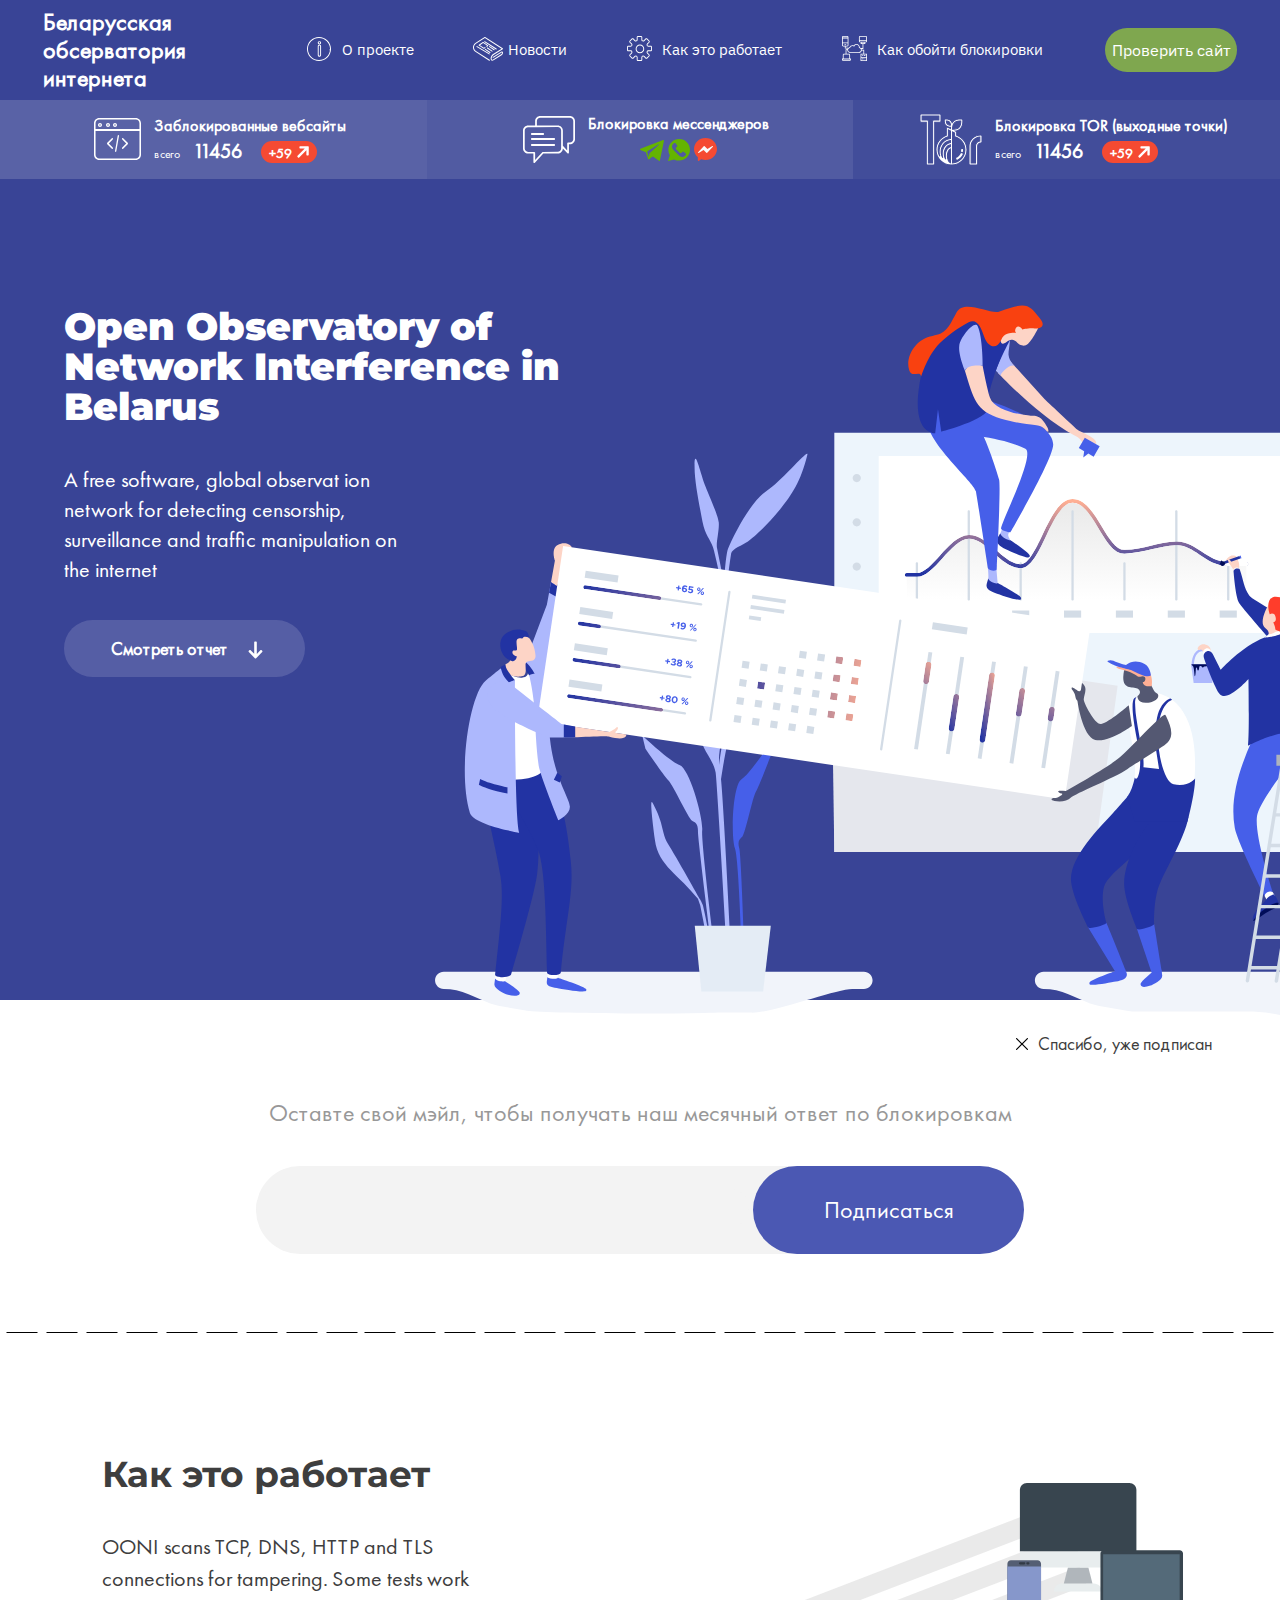
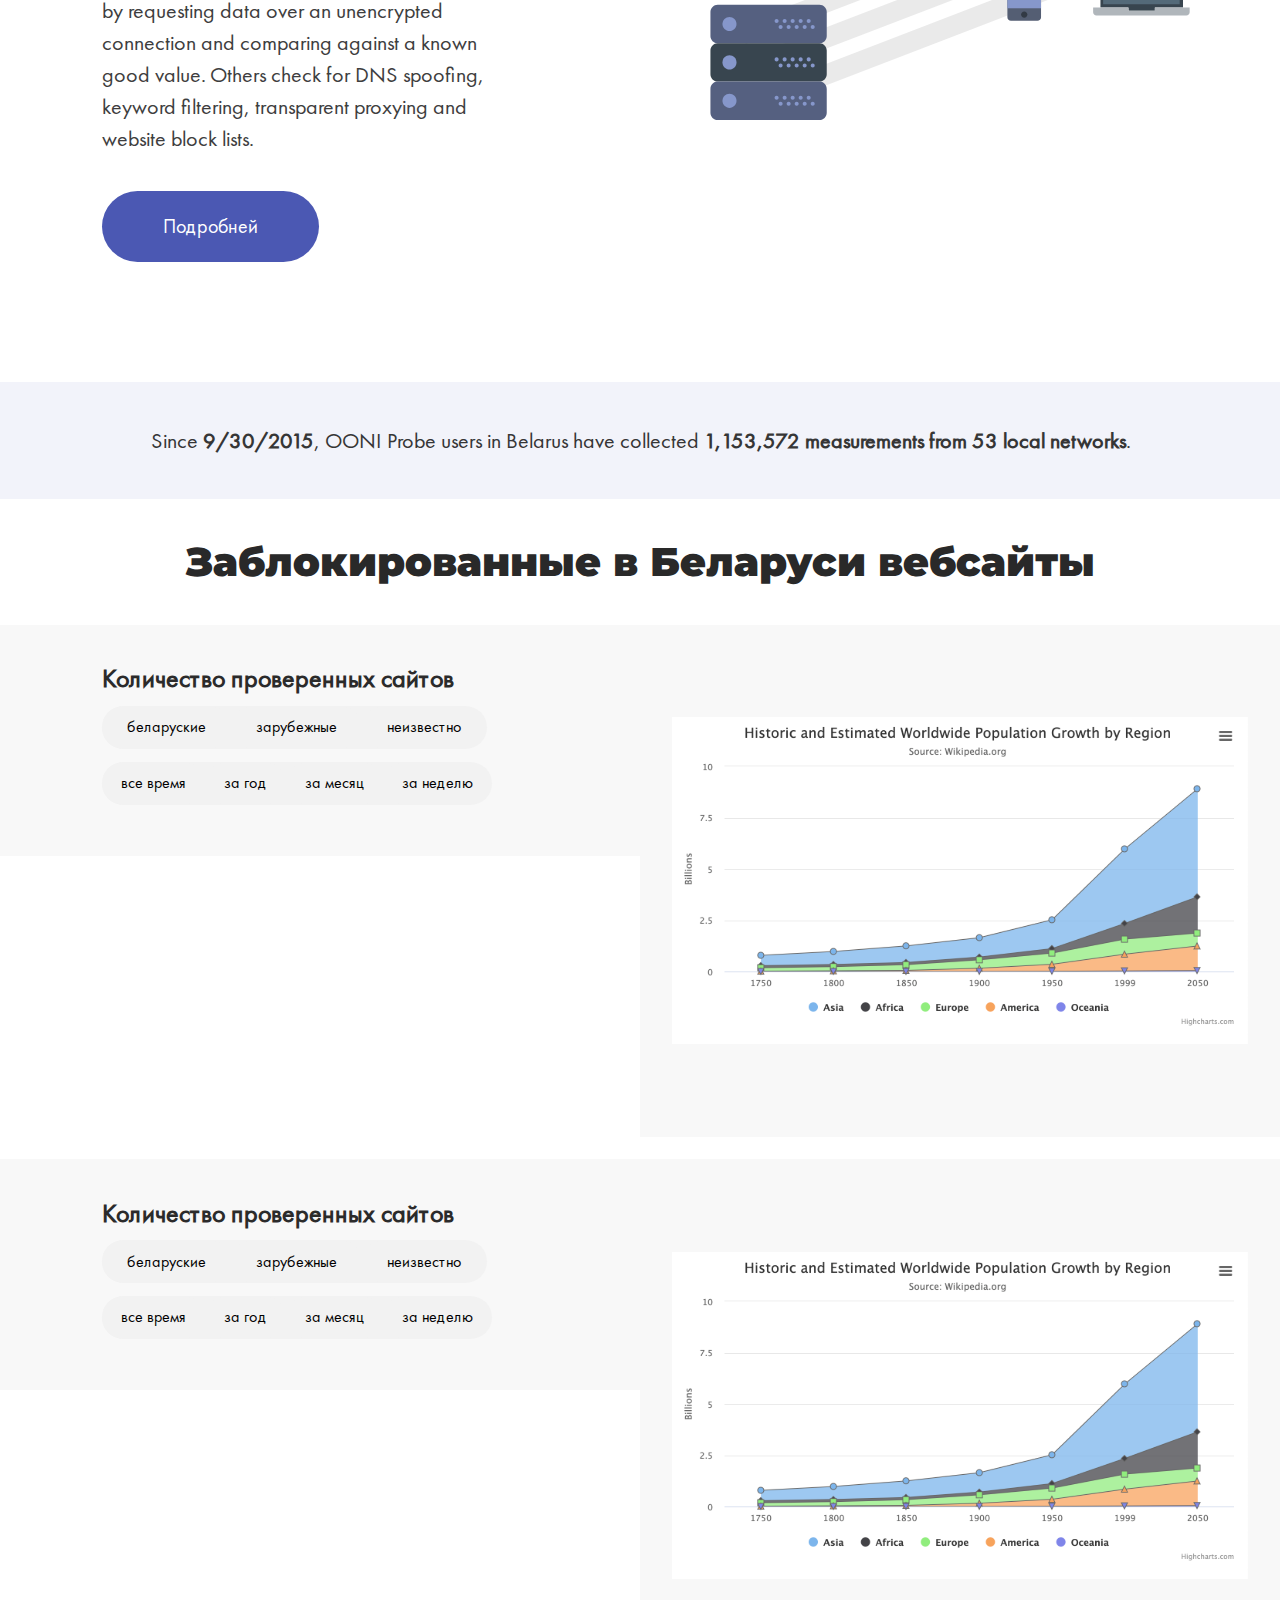
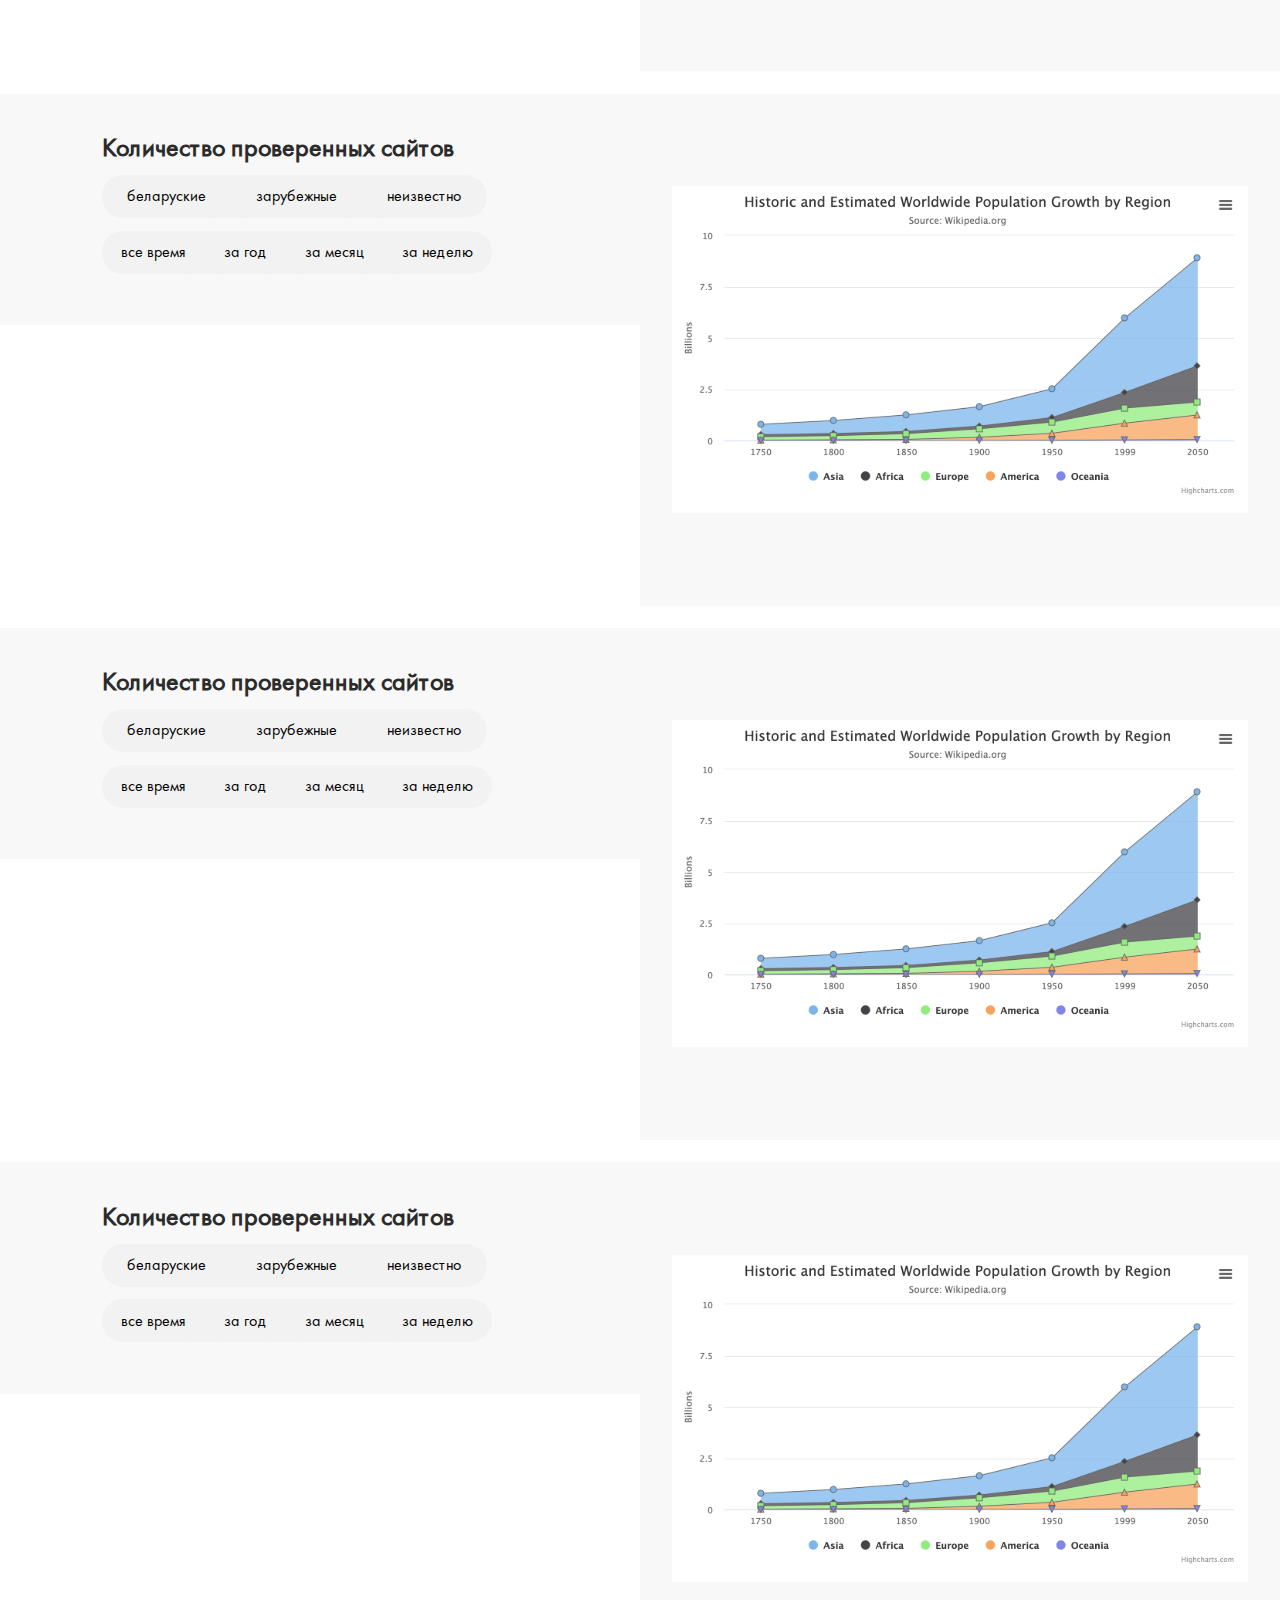
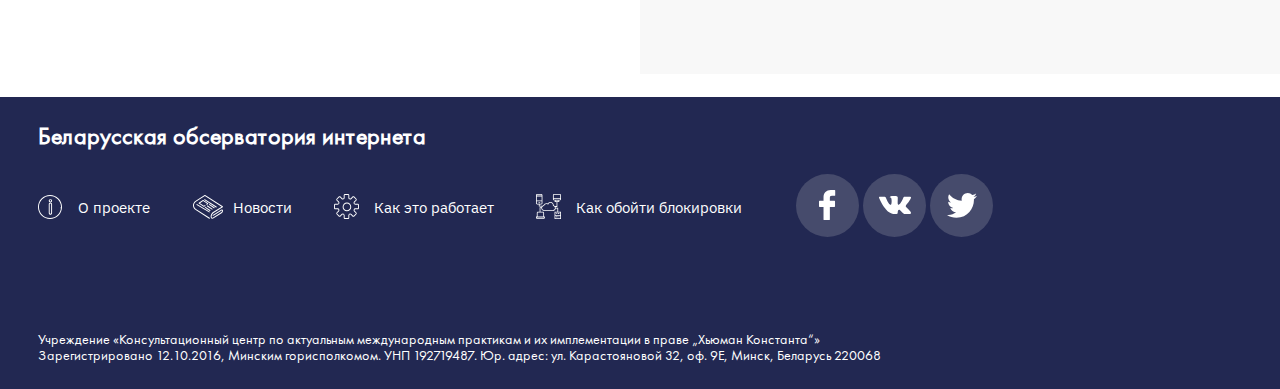
==== commit f5f262a5: "3" ====
--- a/index.html
+++ b/index.html
@@ -9,37 +9,37 @@
     <link rel="stylesheet" href="css/style.css">
     <script src="js/jquery.js"></script>
     <script src="js/burger-menu.js"></script>
+    <script src="js/main.js"></script>
     <title>netobservatory.by</title>
 </head>
 <body>
     <div class="index-page">
+        <header class="header">
+            <p class="header__logo">Беларусская обсерватория интернета </p>
+            <a href="#" class="m-menu-link">
+                <span class="material-icons"> menu </span>
+            </a>
+            <nav >
+                <ul class="m-menu">
+                    <li><i class="material-icons close-menu">close</i></li>
+                    <li><a class="nav-info" href="about.html">О проекте</a></li>
+                    <li><a class="nav-news" href="news.html">Новости</a></li>
+                    <li><a class="nav-how mobileBtn" href="#explain">Как это работает</a></li>
+                    <li><a class="nav-comp" href="">Как обойти блокировки</a></li>
+                </ul>
+            </nav>
+            <nav class="desktop-menu">
+                <ul>
+                    <li><a class="nav-info" href="about.html">О проекте</a></li>
+                    <li><a class="nav-news" href="news.html">Новости</a></li>
+                    <li><a class="nav-how" href="#explain">Как это работает</a></li>
+                    <li><a class="nav-comp" href="">Как обойти блокировки</a></li>
+                </ul>
+            </nav>
+            <input type="button" value="Проверить сайт" class="check-the-page">
+        </header>
         <div class="main">
-            <header class="header">
-                <p class="header__logo">Беларусская обсерватория интернета </p>
-                <a href="#" class="m-menu-link">
-                    <span class="material-icons"> menu </span>
-                </a>
-                <nav >
-                    <ul class="m-menu">
-                        <li><i class="material-icons close-menu">close</i></li>
-                        <li><a class="nav-info" href="">О проекте</a></li>
-                        <li><a class="nav-news" href="">Новости</a></li>
-                        <li><a class="nav-how" href="">Как это работает</a></li>
-                        <li><a class="nav-comp" href="">Как обойти блокировки</a></li>
-                    </ul>
-                </nav>
-                <nav class="desktop-menu">
-                    <ul>
-                        <li><a class="nav-info" href="">О проекте</a></li>
-                        <li><a class="nav-news" href="">Новости</a></li>
-                        <li><a class="nav-how" href="">Как это работает</a></li>
-                        <li><a class="nav-comp" href="">Как обойти блокировки</a></li>
-                    </ul>
-                </nav>
-                <input type="button" value="Проверить сайт">
-            </header>
             <div class="stat">
-    
                 <a href="#" class="stat__sites">
                     <img src="img/svg/web-programming.svg" alt="">
                     <div class="sites__about">
@@ -72,7 +72,7 @@
                     </div>
                 </a>
             </div>
-            <img src="img/svg/mainBCKG.svg" alt="" class="bckgImage">
+            <div class="bckgImage"></div>
             <div class="main__about">
                 <h1>Open Observatory of Network Interference in Belarus</h1>
                 <p>A free software, global observat ion network for detecting censorship, surveillance and traffic manipulation on the internet</p>
@@ -87,7 +87,7 @@
                 <button type="submit">Подписаться</button>
             </form>
         </div>
-        <div class="explain">
+        <div class="explain" id="explain">
             <img src="img/svg/explain.svg" alt="">
             <div class="explain__about">
                 <h2>Как это работает</h2>
@@ -189,25 +189,24 @@
                 </div>
                 <div class="graphic"></div>
             </div>
-    
-    
-        <footer class="footer">
-            <h4 class="logo">Беларусская обсерватория интернета</h4>
-            <nav>
-                <ul>
-                    <li><a class="nav-info" href="">О проекте</a></li>
-                    <li><a class="nav-news" href="">Новости</a></li>
-                    <li><a class="nav-how" href="">Как это работает</a></li>
-                    <li><a class="nav-comp" href="">Как обойти блокировки</a></li>
-                </ul>
-            </nav>
-            <div class="socials">
-                <a href="#"><div class="socials-logo"></div></a>
-                <a href="#"><div class="socials-logo"></div></a>
-                <a href="#"><div class="socials-logo"></div></a>
-            </div>
-            <p class="register-data">Учреждение «Консультационный центр по актуальным международным практикам и их имплементации в праве „Хьюман Константа“» Зарегистрировано 12.10.2016, Минским горисполкомом. УНП 192719487. Юр. адрес: ул. Карастояновой 32, оф. 9Е, Минск, Беларусь 220068</p>
-        </footer>
+            <footer class="footer">
+                <h4 class="logo">Беларусская обсерватория интернета</h4>
+                <nav>
+                    <ul>
+                        <li><a class="nav-info" href="">О проекте</a></li>
+                        <li><a class="nav-news" href="">Новости</a></li>
+                        <li><a class="nav-how" href="">Как это работает</a></li>
+                        <li><a class="nav-comp" href="">Как обойти блокировки</a></li>
+                    </ul>
+                </nav>
+                <div class="socials">
+                    <a href="#"><div class="socials-logo"></div></a>
+                    <a href="#"><div class="socials-logo"></div></a>
+                    <a href="#"><div class="socials-logo"></div></a>
+                </div>
+                <p class="register-data">Учреждение «Консультационный центр по актуальным международным практикам и их имплементации в праве „Хьюман Константа“» Зарегистрировано 12.10.2016, Минским горисполкомом. УНП 192719487. Юр. адрес: ул. Карастояновой 32, оф. 9Е, Минск, Беларусь 220068</p>
+            </footer>
     </div>
+
 </body>
 </html> --- a/css/style.css
+++ b/css/style.css
@@ -81,190 +81,513 @@
 h1, h2 {
   font-family: 'Montserrat', sans-serif; }
 
-.index-page .main {
-  width: 100%;
-  height: 890px;
-  background-color: #394496; }
-  @media (max-width: 1024px) {
-    .index-page .main {
-      height: 800px; } }
-  @media (max-width: 640px) {
-    .index-page .main {
-      height: 850px; } }
-  @media (max-width: 480px) {
-    .index-page .main {
-      height: 900px; } }
-  .index-page .main .header-fixed {
+.index-page .header-sticky {
+  position: -webkit-sticky;
+  position: sticky;
+  top: 0;
+  z-index: 10;
+  -webkit-box-shadow: 0px 4px 24px 0px rgba(0, 0, 0, 0.3);
+  box-shadow: 0px 4px 24px 0px rgba(0, 0, 0, 0.3);
+  height: 100px;
+  display: -webkit-box;
+  display: -ms-flexbox;
+  display: flex;
+  -ms-flex-pack: distribute;
+  justify-content: space-around;
+  -webkit-box-align: center;
+  -ms-flex-align: center;
+  align-items: center;
+  padding-left: 3vw;
+  padding-right: 3vw;
+  background-color: #464f92;
+  -webkit-transition: .5s;
+  -o-transition: .5s;
+  transition: .5s; }
+  .index-page .header-sticky .header__logo {
+    width: 33.333vw;
+    font-size: 24px;
+    line-height: 28px;
+    color: #FFFFFF;
+    font-weight: 900; }
+    @media (max-width: 520px) {
+      .index-page .header-sticky .header__logo {
+        font-size: 18px; } }
+    @media (max-width: 1280px) {
+      .index-page .header-sticky .header__logo {
+        width: 15vw; } }
+  .index-page .header-sticky .m-menu-link {
+    display: none;
+    margin-left: 15vw;
+    vertical-align: middle; }
+    .index-page .header-sticky .m-menu-link:hover {
+      -webkit-transform: scale(1.2);
+      -ms-transform: scale(1.2);
+      transform: scale(1.2);
+      background: none; }
+  .index-page .header-sticky .m-menu {
+    margin: 0;
     position: fixed;
-    background-color: #394496;
-    height: 80px; }
-  .index-page .main .header {
-    height: 100px;
+    right: 0;
+    top: 0;
+    height: 100%;
+    width: 100%;
+    text-align: center;
+    list-style: none;
+    font-size: 2vw;
+    line-height: 5vh;
+    background-color: #989898;
+    color: #fff;
+    z-index: 10;
     display: -webkit-box;
     display: -ms-flexbox;
     display: flex;
-    -ms-flex-pack: distribute;
-    justify-content: space-around;
+    -webkit-box-orient: vertical;
+    -webkit-box-direction: normal;
+    -ms-flex-direction: column;
+    flex-direction: column;
     -webkit-box-align: center;
     -ms-flex-align: center;
     align-items: center;
-    padding-left: 3vw;
-    padding-right: 3vw;
-    background-color: #394496; }
-    .index-page .main .header .header__logo {
-      width: 33.333vw;
-      margin-right: 3vw;
-      font-size: 24px;
-      line-height: 28px;
-      color: #FFFFFF;
-      font-weight: 900; }
-      @media (max-width: 520px) {
-        .index-page .main .header .header__logo {
-          font-size: 18px; } }
+    -webkit-box-pack: center;
+    -ms-flex-pack: center;
+    justify-content: center;
+    -webkit-transform: scale(5);
+    -ms-transform: scale(5);
+    transform: scale(5);
+    visibility: hidden;
+    opacity: 0;
+    /*             transform: translatex(100%); */
+    -webkit-transition: .3s;
+    -o-transition: .3s;
+    transition: .3s;
+    border: none; }
+    .index-page .header-sticky .m-menu a {
+      text-align: justify; }
+  .index-page .header-sticky .close-menu {
+    position: fixed;
+    right: 3vw;
+    top: 4vh;
+    font-size: 30px;
+    font-weight: 900;
+    cursor: pointer; }
+  .index-page .header-sticky .m-menu-active {
+    visibility: visible;
+    display: -webkit-box;
+    display: -ms-flexbox;
+    display: flex;
+    opacity: 1;
+    -webkit-transform: scale(1);
+    -ms-transform: scale(1);
+    transform: scale(1); }
+  .index-page .header-sticky .desktop-menu {
+    width: 100%; }
+  .index-page .header-sticky ul {
+    display: -webkit-box;
+    display: -ms-flexbox;
+    display: flex;
+    -webkit-box-pack: space-evenly;
+    -ms-flex-pack: space-evenly;
+    justify-content: space-evenly; }
+  .index-page .header-sticky li {
+    height: 44px; }
+  .index-page .header-sticky a {
+    display: block;
+    color: white;
+    font-family: 'IBM Plex Sans', sans-serif;
+    font-size: 15px;
+    line-height: 44px;
+    padding: 0 1.5vw;
+    -webkit-transition: .3s;
+    -o-transition: .3s;
+    transition: .3s; }
     @media (max-width: 1280px) {
-      .index-page .main .header .header__logo {
-        width: 15vw; } }
-    .index-page .main .header .m-menu-link {
-      display: none;
-      margin-left: 15vw; }
-    .index-page .main .header .m-menu {
-      margin: 0;
-      position: fixed;
-      right: 0;
-      top: 0;
-      height: 100%;
-      width: 100%;
-      text-align: center;
-      list-style: none;
-      font-size: 2vw;
-      line-height: 5vh;
-      background-color: #989898;
-      color: #fff;
-      z-index: 10;
-      display: -webkit-box;
-      display: -ms-flexbox;
-      display: flex;
-      -webkit-box-orient: vertical;
-      -webkit-box-direction: normal;
-      -ms-flex-direction: column;
-      flex-direction: column;
-      -webkit-box-align: center;
-      -ms-flex-align: center;
-      align-items: center;
-      -webkit-box-pack: center;
-      -ms-flex-pack: center;
-      justify-content: center;
-      -webkit-transform: scale(5);
-      -ms-transform: scale(5);
-      transform: scale(5);
-      visibility: hidden;
-      opacity: 0;
-      /*             transform: translatex(100%); */
-      -webkit-transition: .3s;
-      -o-transition: .3s;
-      transition: .3s;
-      border: none; }
-      .index-page .main .header .m-menu a {
-        text-align: justify; }
-    .index-page .main .header .close-menu {
-      position: fixed;
-      right: 3vw;
-      top: 4vh;
-      font-size: 30px;
-      font-weight: 900;
-      cursor: pointer; }
-    .index-page .main .header .m-menu-active {
-      visibility: visible;
-      display: -webkit-box;
-      display: -ms-flexbox;
-      display: flex;
-      opacity: 1;
-      -webkit-transform: scale(1);
-      -ms-transform: scale(1);
-      transform: scale(1); }
-    .index-page .main .header .desktop-menu {
-      width: 50%; }
-    .index-page .main .header ul {
-      display: -webkit-box;
-      display: -ms-flexbox;
-      display: flex;
-      -webkit-box-pack: justify;
-      -ms-flex-pack: justify;
-      justify-content: space-between; }
-    .index-page .main .header li {
-      height: 43px; }
-    .index-page .main .header a {
-      display: block;
-      color: white;
-      font-family: 'IBM Plex Sans', sans-serif;
-      font-size: 15px;
-      line-height: 43px; }
+      .index-page .header-sticky a {
+        padding: 0 0.5vw; } }
+    @media (max-width: 960px) {
+      .index-page .header-sticky a {
+        padding: 0 2vw; } }
+  @media (max-width: 1280px) {
+    .index-page .header-sticky .desktop-menu {
+      width: 70%; } }
+  @media (max-width: 960px) {
+    .index-page .header-sticky .desktop-menu {
+      display: none; }
+    .index-page .header-sticky .m-menu-link {
+      display: block; } }
+  .index-page .header-sticky .nav-info::before {
+    content: "";
+    display: inline-block;
+    position: relative;
+    top: 6px;
+    height: 24px;
+    width: 35px;
+    background: url(../img/svg/info.svg);
+    background-repeat: no-repeat;
+    background-position: left; }
+  .index-page .header-sticky .nav-news::before {
+    content: "";
+    display: inline-block;
+    position: relative;
+    top: 6px;
+    height: 24px;
+    width: 35px;
+    background: url(../img/svg/news.svg);
+    background-repeat: no-repeat;
+    background-position: left; }
+  .index-page .header-sticky .nav-how::before {
+    content: "";
+    display: inline-block;
+    position: relative;
+    top: 6px;
+    height: 25px;
+    width: 35px;
+    background: url(../img/svg/settings.svg);
+    background-repeat: no-repeat;
+    background-position: left; }
+  .index-page .header-sticky .nav-comp::before {
+    content: "";
+    display: inline-block;
+    position: relative;
+    top: 6px;
+    height: 25px;
+    width: 35px;
+    background: url(../img/svg/computer.svg);
+    background-repeat: no-repeat;
+    background-position: left; }
+  .index-page .header-sticky .check-the-page {
+    background-color: #7fa74f;
+    border: none;
+    color: white;
+    border-radius: 23.5px;
+    padding: 13px 2vw 13px 2vw;
+    font-family: 'IBM Plex Sans', sans-serif;
+    outline: none;
+    cursor: pointer;
+    -webkit-transition: .3s;
+    -o-transition: .3s;
+    transition: .3s; }
+    .index-page .header-sticky .check-the-page:hover {
+      background-color: #62B100; }
     @media (max-width: 1280px) {
-      .index-page .main .header .desktop-menu {
-        width: 70%; } }
+      .index-page .header-sticky .check-the-page {
+        padding: 13px 1vw; } }
     @media (max-width: 960px) {
-      .index-page .main .header .desktop-menu {
-        display: none; }
-      .index-page .main .header .m-menu-link {
-        display: block; } }
-    .index-page .main .header .nav-info::before {
-      content: "";
-      display: inline-block;
-      position: relative;
-      left: -10px;
-      top: 6px;
-      height: 24px;
-      width: 24px;
-      background: url(../img/svg/info.svg);
-      background-repeat: no-repeat; }
-    .index-page .main .header .nav-news::before {
-      content: "";
-      display: inline-block;
-      position: relative;
-      left: -10px;
-      top: 6px;
-      height: 24px;
-      width: 30px;
-      background: url(../img/svg/news.svg);
-      background-repeat: no-repeat; }
-    .index-page .main .header .nav-how::before {
-      content: "";
-      display: inline-block;
-      position: relative;
-      left: -10px;
-      top: 6px;
-      height: 25px;
-      width: 25px;
-      background: url(../img/svg/settings.svg);
-      background-repeat: no-repeat; }
-    .index-page .main .header .nav-comp::before {
-      content: "";
-      display: inline-block;
-      position: relative;
-      left: -10px;
-      top: 6px;
-      height: 25px;
-      width: 25px;
-      background: url(../img/svg/computer.svg);
-      background-repeat: no-repeat; }
-    .index-page .main .header input {
+      .index-page .header-sticky .check-the-page {
+        padding: 13px 2vw; } }
+  .index-page .header-sticky ul {
+    display: -webkit-box;
+    display: -ms-flexbox;
+    display: flex;
+    -webkit-box-pack: space-evenly;
+    -ms-flex-pack: space-evenly;
+    justify-content: space-evenly; }
+  .index-page .header-sticky li {
+    height: 44px; }
+  .index-page .header-sticky a {
+    display: block;
+    color: white;
+    font-family: 'IBM Plex Sans', sans-serif;
+    font-size: 15px;
+    line-height: 44px;
+    padding: 0 1.5vw; }
+    @media (max-width: 1280px) {
+      .index-page .header-sticky a {
+        padding: 0 0.5vw; } }
+    @media (max-width: 960px) {
+      .index-page .header-sticky a {
+        padding: 0 2vw; } }
+    .index-page .header-sticky a:hover {
       background-color: #555EA5;
       border: none;
       color: white;
-      border-radius: 23.5px;
-      padding: 13px 25px 13px 25px;
-      font-family: 'Futura PT Book';
-      margin-left: 20px;
+      border-radius: 36px;
+      font-family: 'IBM Plex Sans', sans-serif;
       outline: none;
       cursor: pointer; }
+  @media (max-width: 1280px) {
+    .index-page .header-sticky .desktop-menu {
+      width: 70%; } }
+  @media (max-width: 960px) {
+    .index-page .header-sticky .desktop-menu {
+      display: none; }
+    .index-page .header-sticky .m-menu-link {
+      display: block; } }
+  .index-page .header-sticky .nav-info::before {
+    content: "";
+    display: inline-block;
+    position: relative;
+    top: 6px;
+    height: 24px;
+    width: 35px;
+    background: url(../img/svg/info.svg);
+    background-repeat: no-repeat;
+    background-position: left; }
+  .index-page .header-sticky .nav-news::before {
+    content: "";
+    display: inline-block;
+    position: relative;
+    top: 6px;
+    height: 24px;
+    width: 35px;
+    background: url(../img/svg/news.svg);
+    background-repeat: no-repeat;
+    background-position: left; }
+  .index-page .header-sticky .nav-how::before {
+    content: "";
+    display: inline-block;
+    position: relative;
+    top: 6px;
+    height: 25px;
+    width: 35px;
+    background: url(../img/svg/settings.svg);
+    background-repeat: no-repeat;
+    background-position: left; }
+  .index-page .header-sticky .nav-comp::before {
+    content: "";
+    display: inline-block;
+    position: relative;
+    top: 6px;
+    height: 25px;
+    width: 35px;
+    background: url(../img/svg/computer.svg);
+    background-repeat: no-repeat;
+    background-position: left; }
+  .index-page .header-sticky .check-the-page {
+    background-color: #7fa74f;
+    border: none;
+    color: white;
+    border-radius: 23.5px;
+    padding: 13px 2vw 13px 2vw;
+    font-family: 'IBM Plex Sans', sans-serif;
+    outline: none;
+    cursor: pointer;
+    -webkit-transition: .3s;
+    -o-transition: .3s;
+    transition: .3s; }
+    .index-page .header-sticky .check-the-page:hover {
+      background-color: #62B100; }
     @media (max-width: 1280px) {
-      .index-page .main .header input {
-        margin-left: 1vw; } }
+      .index-page .header-sticky .check-the-page {
+        padding: 13px 0.5vw; } }
+    @media (max-width: 960px) {
+      .index-page .header-sticky .check-the-page {
+        padding: 13px 2vw; } }
+
+.index-page .header {
+  z-index: 10;
+  height: 100px;
+  display: -webkit-box;
+  display: -ms-flexbox;
+  display: flex;
+  -ms-flex-pack: distribute;
+  justify-content: space-around;
+  -webkit-box-align: center;
+  -ms-flex-align: center;
+  align-items: center;
+  padding-left: 3vw;
+  padding-right: 3vw;
+  background-color: #394496;
+  -webkit-transition: 1s;
+  -o-transition: 1s;
+  transition: 1s; }
+  .index-page .header .header__logo {
+    width: 33.333vw;
+    /* margin-right:3vw; */
+    font-size: 24px;
+    line-height: 28px;
+    color: #FFFFFF;
+    font-weight: 900; }
+    @media (max-width: 1280px) {
+      .index-page .header .header__logo {
+        margin-right: 0; } }
+    @media (max-width: 520px) {
+      .index-page .header .header__logo {
+        font-size: 18px; } }
+  @media (max-width: 1280px) {
+    .index-page .header .header__logo {
+      width: 15vw; } }
+  .index-page .header .m-menu-link {
+    display: none;
+    margin-left: 15vw; }
+    .index-page .header .m-menu-link:hover {
+      -webkit-transform: scale(1.2);
+      -ms-transform: scale(1.2);
+      transform: scale(1.2);
+      background: none; }
+  .index-page .header .m-menu {
+    margin: 0;
+    position: fixed;
+    right: 0;
+    top: 0;
+    height: 100%;
+    width: 100%;
+    text-align: center;
+    list-style: none;
+    font-size: 2vw;
+    line-height: 5vh;
+    background-color: #989898;
+    color: #fff;
+    z-index: 10;
+    display: -webkit-box;
+    display: -ms-flexbox;
+    display: flex;
+    -webkit-box-orient: vertical;
+    -webkit-box-direction: normal;
+    -ms-flex-direction: column;
+    flex-direction: column;
+    -webkit-box-align: center;
+    -ms-flex-align: center;
+    align-items: center;
+    -webkit-box-pack: center;
+    -ms-flex-pack: center;
+    justify-content: center;
+    -webkit-transform: scale(5);
+    -ms-transform: scale(5);
+    transform: scale(5);
+    visibility: hidden;
+    opacity: 0;
+    /*             transform: translatex(100%); */
+    -webkit-transition: .3s;
+    -o-transition: .3s;
+    transition: .3s;
+    border: none; }
+    .index-page .header .m-menu a {
+      text-align: justify; }
+  .index-page .header .close-menu {
+    position: fixed;
+    right: 3vw;
+    top: 4vh;
+    font-size: 30px;
+    font-weight: 900;
+    cursor: pointer; }
+  .index-page .header .m-menu-active {
+    visibility: visible;
+    display: -webkit-box;
+    display: -ms-flexbox;
+    display: flex;
+    opacity: 1;
+    -webkit-transform: scale(1);
+    -ms-transform: scale(1);
+    transform: scale(1); }
+  .index-page .header .desktop-menu {
+    width: 100%; }
+  .index-page .header ul {
+    display: -webkit-box;
+    display: -ms-flexbox;
+    display: flex;
+    -webkit-box-pack: space-evenly;
+    -ms-flex-pack: space-evenly;
+    justify-content: space-evenly; }
+  .index-page .header li {
+    height: 44px; }
+  .index-page .header a {
+    display: block;
+    color: white;
+    font-family: 'IBM Plex Sans', sans-serif;
+    font-size: 15px;
+    line-height: 44px;
+    padding: 0 1.5vw;
+    -webkit-transition: .3s;
+    -o-transition: .3s;
+    transition: .3s; }
+    @media (max-width: 1280px) {
+      .index-page .header a {
+        padding: 0 0.5vw; } }
+    @media (max-width: 960px) {
+      .index-page .header a {
+        padding: 0 2vw; } }
+    .index-page .header a:hover {
+      background-color: #555EA5;
+      border: none;
+      color: white;
+      border-radius: 36px;
+      font-family: 'IBM Plex Sans', sans-serif;
+      outline: none;
+      cursor: pointer; }
+  @media (max-width: 1280px) {
+    .index-page .header .desktop-menu {
+      width: 70%; } }
+  @media (max-width: 960px) {
+    .index-page .header .desktop-menu {
+      display: none; }
+    .index-page .header .m-menu-link {
+      display: block; } }
+  .index-page .header .nav-info::before {
+    content: "";
+    display: inline-block;
+    position: relative;
+    top: 6px;
+    height: 24px;
+    width: 35px;
+    background: url(../img/svg/info.svg);
+    background-repeat: no-repeat;
+    background-position: left; }
+  .index-page .header .nav-news::before {
+    content: "";
+    display: inline-block;
+    position: relative;
+    top: 6px;
+    height: 24px;
+    width: 35px;
+    background: url(../img/svg/news.svg);
+    background-repeat: no-repeat;
+    background-position: left; }
+  .index-page .header .nav-how::before {
+    content: "";
+    display: inline-block;
+    position: relative;
+    top: 6px;
+    height: 25px;
+    width: 35px;
+    background: url(../img/svg/settings.svg);
+    background-repeat: no-repeat;
+    background-position: left; }
+  .index-page .header .nav-comp::before {
+    content: "";
+    display: inline-block;
+    position: relative;
+    top: 6px;
+    height: 25px;
+    width: 35px;
+    background: url(../img/svg/computer.svg);
+    background-repeat: no-repeat;
+    background-position: left; }
+  .index-page .header .check-the-page {
+    background-color: #7fa74f;
+    border: none;
+    color: white;
+    border-radius: 23.5px;
+    padding: 13px 2vw 13px 2vw;
+    font-family: 'IBM Plex Sans', sans-serif;
+    outline: none;
+    -webkit-transition: .3s;
+    -o-transition: .3s;
+    transition: .3s;
+    cursor: pointer; }
+    .index-page .header .check-the-page:hover {
+      background-color: #62B100; }
+    @media (max-width: 1280px) {
+      .index-page .header .check-the-page {
+        padding: 13px 0.5vw; } }
+    @media (max-width: 960px) {
+      .index-page .header .check-the-page {
+        padding: 13px 2vw; } }
+
+.index-page .main {
+  width: 100%;
+  height: 100vh;
+  background-color: #394496;
+  position: relative; }
+  @media (max-height: 640px) {
+    .index-page .main {
+      height: auto; } }
   .index-page .main .stat {
     display: -webkit-box;
     display: -ms-flexbox;
     display: flex;
-    min-height: 77px; }
+    min-height: 77px;
+    position: relative;
+    z-index: 1; }
     .index-page .main .stat .stat__sites {
       width: 33.333vw;
       background-color: #5962A6;
@@ -296,7 +619,8 @@
           flex-direction: column;
           -webkit-box-align: center;
           -ms-flex-align: center;
-          align-items: center; } }
+          align-items: center;
+          padding: 2vw 5vw; } }
       .index-page .main .stat .stat__sites p {
         font-size: 16px;
         line-height: 19px;
@@ -306,6 +630,9 @@
         @media (max-width: 960px) {
           .index-page .main .stat .stat__sites p {
             text-align: center; } }
+        @media (max-width: 360px) {
+          .index-page .main .stat .stat__sites p {
+            font-size: 14px; } }
       .index-page .main .stat .stat__sites span:nth-child(2) {
         font-size: 12px;
         line-height: 14px; }
@@ -343,20 +670,19 @@
       -ms-flex-align: center;
       align-items: center; }
       .index-page .main .stat .stat__messengers .messengerIMG {
-        margin: 1vw; }
+        margin: 0 1vw; }
       @media (max-width: 960px) {
         .index-page .main .stat .stat__messengers {
           -webkit-box-orient: vertical;
           -webkit-box-direction: normal;
           -ms-flex-direction: column;
           flex-direction: column;
-          -webkit-box-pack: space-evenly;
-          -ms-flex-pack: space-evenly;
-          justify-content: space-evenly; } }
+          -ms-flex-pack: distribute;
+          justify-content: space-around;
+          padding: 2vw; } }
       .index-page .main .stat .stat__messengers div {
         display: inline-block;
-        text-align: center;
-        margin: 0 auto; }
+        text-align: center; }
         .index-page .main .stat .stat__messengers div img:nth-child(0) {
           margin: 0vw; }
         .index-page .main .stat .stat__messengers div img:nth-child(2) {
@@ -389,7 +715,8 @@
           -webkit-box-orient: vertical;
           -webkit-box-direction: normal;
           -ms-flex-direction: column;
-          flex-direction: column; } }
+          flex-direction: column;
+          padding: 2vw; } }
       .index-page .main .stat .stat__tor img {
         margin: 1vw; }
       @media (max-width: 960px) {
@@ -442,51 +769,53 @@
           background-image: url(../img/svg/arrow-up.svg); }
   .index-page .main .bckgImage {
     position: absolute;
-    width: 997px;
-    height: 626px;
-    top: 300px;
-    right: 0; }
+    width: 66%;
+    height: 80vh;
+    background-image: url(../img/svg/mainBCKG.svg);
+    background-position-x: left;
+    background-position-y: top;
+    background-size: cover;
+    background-repeat: no-repeat;
+    position: absolute;
+    bottom: -25px;
+    right: 0;
+    z-index: 0; }
     @media (max-width: 960px) {
       .index-page .main .bckgImage {
-        width: 498px;
-        height: 313px;
-        top: 500px;
-        right: 0; } }
-    @media (max-width: 560px) {
+        width: 50%;
+        height: 60vh; } }
+    @media (max-width: 768px) {
       .index-page .main .bckgImage {
-        width: 498px;
-        height: 313px;
-        top: 550px;
-        right: 00%; } }
-    @media (max-width: 480px) {
+        width: 50%;
+        height: 80vh; } }
+    @media (max-width: 640px) {
       .index-page .main .bckgImage {
-        width: 498px;
-        height: 313px;
-        top: 600px;
-        right: 00%; } }
+        width: 40%;
+        height: 60vh; } }
   .index-page .main__about {
-    margin: 8vh 3vw;
+    margin: 10vw 5vw;
     z-index: 2;
     position: relative; }
     .index-page .main__about h1 {
       width: 50%;
       font-weight: 900;
-      font-size: 32px;
-      line-height: 39px;
+      font-size: 38px;
+      line-height: 40px;
       color: #FFFFFF;
-      margin: 0; }
-      @media (max-width: 960px) {
+      margin-bottom: 3vw; }
+      @media (max-width: 768px) {
         .index-page .main__about h1 {
-          width: 100%; } }
+          width: 80%; } }
       @media (max-width: 480px) {
         .index-page .main__about h1 {
-          font-size: 26px; } }
+          font-size: 26px;
+          width: 100%; } }
     .index-page .main__about p {
       width: 30%;
       font-size: 22px;
-      line-height: 26px;
+      line-height: 30px;
       color: #FFFFFF;
-      margin-bottom: 30px;
+      margin-bottom: 4vw;
       /*             @media(max-width:560px){
                     width: 100%;
                     margin: 25vw 0 8vw 0;
@@ -497,24 +826,30 @@
                 @media(max-width:430px){
                     margin: 65vw 0 8vw 0;
                 } */ }
-      @media (max-width: 960px) {
+      @media (max-width: 768px) {
         .index-page .main__about p {
-          width: 100%;
-          /*                 margin: 30vw 0 8vw 0; */ } }
+          width: 60%;
+          margin-bottom: 10vw; } }
+      @media (max-width: 640px) {
+        .index-page .main__about p {
+          width: 70%;
+          margin-bottom: 10vw; } }
     .index-page .main__about a {
       font-size: 18px;
       line-height: 21px;
       background-color: #555EA5;
       color: white;
-      border-radius: 23.5px;
-      padding: 12px 50px 12px 30px;
-      font-weight: 500; }
+      border-radius: 36px;
+      padding: 17px 62px 17px 47px;
+      font-weight: 600; }
       .index-page .main__about a::after {
         content: "";
         display: inline-block;
-        width: 17px;
-        height: 21px;
+        width: 15px;
+        height: 19px;
         background-image: url(../img/svg/arrow-down.svg);
+        background-repeat: no-repeat;
+        background-size: contain;
         position: relative;
         right: -20px;
         top: 5px; }
@@ -547,7 +882,13 @@
     line-height: 21px; }
     @media (max-width: 960px) {
       .index-page .subscription__close {
-        left: 15vw; } }
+        left: 33vw; } }
+    @media (max-width: 640px) {
+      .index-page .subscription__close {
+        left: 25vw; } }
+    @media (max-width: 500px) {
+      .index-page .subscription__close {
+        left: 17vw; } }
     .index-page .subscription__close::before {
       content: "";
       display: inline-block;
@@ -562,7 +903,7 @@
     margin-bottom: 2vh;
     margin-bottom: 5vh;
     text-align: center;
-    margin: 0 1vw 2vw 1vw; }
+    margin: 0 5vw 3vw 5vw; }
   .index-page .subscription form {
     background-color: #F3F3F3;
     height: 88px;
@@ -571,6 +912,9 @@
     @media (max-width: 1024px) {
       .index-page .subscription form {
         width: 90vw; } }
+    @media (max-width: 640px) {
+      .index-page .subscription form {
+        height: 40px; } }
     .index-page .subscription form input {
       border-radius: 44px;
       background-color: #F3F3F3;
@@ -587,7 +931,11 @@
           width: calc(90vw - 275px); } }
       @media (max-width: 960px) {
         .index-page .subscription form input {
-          width: calc(90vw - 145px); } }
+          width: calc(90vw - 175px); } }
+      @media (max-width: 640px) {
+        .index-page .subscription form input {
+          width: calc(90vw - 105px);
+          font-size: 16px; } }
     .index-page .subscription form button {
       border: none;
       background-color: #4B58B3;
@@ -602,7 +950,12 @@
       cursor: pointer; }
       @media (max-width: 960px) {
         .index-page .subscription form button {
-          width: 140px; } }
+          width: 170px; } }
+      @media (max-width: 640px) {
+        .index-page .subscription form button {
+          height: 40px;
+          width: 100px;
+          font-size: 14px; } }
 
 .index-page .explain {
   position: relative; }
@@ -632,7 +985,7 @@
         height: 89px; } }
   .index-page .explain .explain__about {
     position: relative;
-    padding: 120px 20px; }
+    padding: 120px 8vw; }
     .index-page .explain .explain__about h2 {
       width: 40vw;
       font-size: 36px;
@@ -679,7 +1032,8 @@
   -webkit-box-pack: center;
   -ms-flex-pack: center;
   justify-content: center;
-  min-height: 117px; }
+  min-height: 117px;
+  padding: 0 8vw; }
   .index-page .example p {
     font-size: 22px;
     line-height: 26px;
@@ -696,51 +1050,78 @@
   line-height: 49px;
   text-align: center;
   color: #292929;
-  margin-top: 68px;
-  margin-bottom: 20px; }
+  margin: 3vw 8vw; }
   @media (max-width: 640px) {
     .index-page .graphics h2 {
       font-size: 30px; } }
+  @media (max-width: 480px) {
+    .index-page .graphics h2 {
+      font-size: 26px; } }
 
 .index-page .graphics .graphic-block {
-  width: 100%;
-  display: -webkit-box;
-  display: -ms-flexbox;
-  display: flex;
-  background-color: #F8F8F8;
+  width: 100vw;
   margin-bottom: 2vh;
-  -webkit-box-pack: justify;
-  -ms-flex-pack: justify;
-  justify-content: space-between; }
+  letter-spacing: -4px; }
   @media (max-width: 960px) {
     .index-page .graphics .graphic-block {
+      display: -webkit-box;
+      display: -ms-flexbox;
+      display: flex;
       -webkit-box-orient: vertical;
       -webkit-box-direction: normal;
       -ms-flex-direction: column;
-      flex-direction: column; } }
+      flex-direction: column;
+      -webkit-box-pack: space-evenly;
+      -ms-flex-pack: space-evenly;
+      justify-content: space-evenly; } }
   .index-page .graphics .graphic-block .filter {
-    padding: 5vh 2vw 5vh 2vw;
+    display: inline-block;
+    vertical-align: top;
+    padding: 3vw 0vw 3vw 8vw;
     background-color: #F8F8F8;
-    max-width: 380px; }
+    width: 40vw; }
+    @media (max-width: 1280px) {
+      .index-page .graphics .graphic-block .filter {
+        width: 50vw; } }
     @media (max-width: 960px) {
       .index-page .graphics .graphic-block .filter {
-        padding: 2vh 2vw 0vh 2vw; } }
+        width: 100vw;
+        padding: 3vw 5vw 3vw 5vw; } }
     .index-page .graphics .graphic-block .filter h4 {
+      letter-spacing: 0px;
       font-size: 26px;
       line-height: 30px;
-      text-align: center;
+      text-align: left;
       color: #2B2B2B; }
+      @media (max-width: 960px) {
+        .index-page .graphics .graphic-block .filter h4 {
+          text-align: center; } }
     .index-page .graphics .graphic-block .filter form {
       display: -webkit-box;
       display: -ms-flexbox;
       display: flex;
-      -webkit-box-pack: center;
-      -ms-flex-pack: center;
-      justify-content: center;
+      /*                     justify-content: center; */
       background: #F2F2F2;
       border-radius: 26px;
       height: 43px;
-      margin: 1vw 0; }
+      margin: 1vw 0;
+      width: 380px; }
+      @media (max-width: 960px) {
+        .index-page .graphics .graphic-block .filter form {
+          margin: 1vw auto; } }
+      @media (max-width: 460px) {
+        .index-page .graphics .graphic-block .filter form {
+          width: 280px; } }
+      .index-page .graphics .graphic-block .filter form:nth-child(2) > input {
+        padding: 0 25px; }
+        @media (max-width: 460px) {
+          .index-page .graphics .graphic-block .filter form:nth-child(2) > input {
+            padding: 0 8px; } }
+      .index-page .graphics .graphic-block .filter form:nth-child(3) > input {
+        padding: 0 19px; }
+        @media (max-width: 460px) {
+          .index-page .graphics .graphic-block .filter form:nth-child(3) > input {
+            padding: 0 7px; } }
       .index-page .graphics .graphic-block .filter form input {
         background: #F2F2F2;
         border-radius: 26px;
@@ -749,40 +1130,65 @@
         -webkit-transition: .2s;
         -o-transition: .2s;
         transition: .2s;
-        padding: 0 1vw; }
+        outline: none;
+        cursor: pointer; }
         .index-page .graphics .graphic-block .filter form input:hover {
           background: #cfd4d6; }
-  @media (max-width: 960px) {
-    .index-page .graphics .graphic-block .filter {
-      -ms-flex-item-align: center;
-      -ms-grid-row-align: center;
-      align-self: center; } }
+        .index-page .graphics .graphic-block .filter form input:focus {
+          background: #4B58B3;
+          color: #fff; }
+    @media (max-width: 960px) {
+      .index-page .graphics .graphic-block .filter {
+        -ms-flex-item-align: center;
+        -ms-grid-row-align: center;
+        align-self: center; } }
   .index-page .graphics .graphic-block .graphic {
-    margin-bottom: 2vw;
-    width: 100%;
-    height: 458px;
+    display: inline-block;
+    /* margin:2vw 0; */
+    width: 60vw;
     background: url("../img/svg/graphicExample.svg") no-repeat;
     background-position: center;
-    background-size: contain; }
+    background-size: 90%;
+    height: 40vw;
+    background-color: #F8F8F8; }
+    @media (max-width: 1280px) {
+      .index-page .graphics .graphic-block .graphic {
+        width: 50vw; } }
+    @media (max-width: 960px) {
+      .index-page .graphics .graphic-block .graphic {
+        height: 70vw;
+        width: 100vw; } }
 
 .index-page .footer {
   background-color: #222852;
-  padding: 2vw;
+  padding: 2vw 0;
   position: relative; }
   .index-page .footer .logo {
     font-size: 24px;
-    line-height: 28px;
     color: #FFFFFF;
-    margin-bottom: 2vw; }
-    @media (max-width: 1124px) {
+    margin-left: 3vw; }
+    @media (max-width: 1024px) {
       .index-page .footer .logo {
-        text-align: center; } }
+        text-align: center;
+        margin-left: 0vw;
+        margin-bottom: 3vw; } }
   .index-page .footer nav {
-    width: 50%;
-    display: inline-block; }
-    @media (max-width: 1124px) {
+    width: 45vw;
+    display: inline-block;
+    margin-left: 3vw; }
+    @media (max-width: 1350px) {
       .index-page .footer nav {
-        width: 100%; } }
+        width: 50vw; } }
+    @media (max-width: 1280px) {
+      .index-page .footer nav {
+        width: 55vw; } }
+    @media (max-width: 1140px) {
+      .index-page .footer nav {
+        width: 60vw; } }
+    @media (max-width: 1024px) {
+      .index-page .footer nav {
+        width: 96vw;
+        margin-left: 0vw; } }
   .index-page .footer ul {
     display: -webkit-box;
     display: -ms-flexbox;
@@ -790,7 +1196,7 @@
     -webkit-box-pack: justify;
     -ms-flex-pack: justify;
     justify-content: space-between; }
-    @media (max-width: 1124px) {
+    @media (max-width: 1024px) {
       .index-page .footer ul {
         -ms-flex-pack: distribute;
         justify-content: space-around; } }
@@ -801,7 +1207,8 @@
         -webkit-box-orient: vertical;
         -webkit-box-direction: normal;
         -ms-flex-direction: column;
-        flex-direction: column; } }
+        flex-direction: column;
+        margin-left: 0vw; } }
   .index-page .footer li {
     height: 43px; }
   .index-page .footer a {
@@ -817,40 +1224,36 @@
     content: "";
     display: inline-block;
     position: relative;
-    left: -10px;
     top: 6px;
     height: 24px;
-    width: 24px;
+    width: 40px;
     background: url(../img/svg/info.svg);
     background-repeat: no-repeat; }
   .index-page .footer .nav-news::before {
     content: "";
     display: inline-block;
     position: relative;
-    left: -10px;
     top: 6px;
     height: 24px;
-    width: 30px;
+    width: 40px;
     background: url(../img/svg/news.svg);
     background-repeat: no-repeat; }
   .index-page .footer .nav-how::before {
     content: "";
     display: inline-block;
     position: relative;
-    left: -10px;
     top: 6px;
     height: 25px;
-    width: 25px;
+    width: 40px;
     background: url(../img/svg/settings.svg);
     background-repeat: no-repeat; }
   .index-page .footer .nav-comp::before {
     content: "";
     display: inline-block;
     position: relative;
-    left: -10px;
     top: 6px;
     height: 25px;
-    width: 25px;
+    width: 40px;
     background: url(../img/svg/computer.svg);
     background-repeat: no-repeat; }
   .index-page .footer .socials {
@@ -859,7 +1262,7 @@
     display: inline-block;
     position: relative;
     top: 24px; }
-    @media (max-width: 1124px) {
+    @media (max-width: 1024px) {
       .index-page .footer .socials {
         display: block;
         margin: 0 auto; } }
@@ -892,201 +1295,516 @@
     font-size: 14px;
     line-height: 16px;
     color: #FFFFFF;
-    margin-top: 6vw; }
-    @media (max-width: 1124px) {
+    margin-top: 8vw;
+    margin-left: 3vw; }
+    @media (max-width: 1024px) {
       .index-page .footer .register-data {
-        width: 100%;
-        text-align: center; } }
+        width: 90vw;
+        text-align: center;
+        margin-left: 5vw; } }
 
 /* about page */
+.about-page .header-sticky {
+  position: -webkit-sticky;
+  position: sticky;
+  top: 0;
+  z-index: 10;
+  -webkit-box-shadow: 0px 4px 24px 0px rgba(0, 0, 0, 0.3);
+  box-shadow: 0px 4px 24px 0px rgba(0, 0, 0, 0.3);
+  height: 100px;
+  display: -webkit-box;
+  display: -ms-flexbox;
+  display: flex;
+  -ms-flex-pack: distribute;
+  justify-content: space-around;
+  -webkit-box-align: center;
+  -ms-flex-align: center;
+  align-items: center;
+  padding-left: 3vw;
+  padding-right: 3vw;
+  background-color: #464f92;
+  -webkit-transition: .5s;
+  -o-transition: .5s;
+  transition: .5s; }
+  .about-page .header-sticky .header__logo {
+    width: 33.333vw;
+    font-size: 24px;
+    line-height: 28px;
+    color: #FFFFFF;
+    font-weight: 900; }
+    @media (max-width: 520px) {
+      .about-page .header-sticky .header__logo {
+        font-size: 18px; } }
+    @media (max-width: 1280px) {
+      .about-page .header-sticky .header__logo {
+        width: 15vw; } }
+  .about-page .header-sticky .m-menu-link {
+    display: none;
+    margin-left: 15vw;
+    vertical-align: middle; }
+    .about-page .header-sticky .m-menu-link:hover {
+      -webkit-transform: scale(1.2);
+      -ms-transform: scale(1.2);
+      transform: scale(1.2);
+      background: none; }
+  .about-page .header-sticky .m-menu {
+    margin: 0;
+    position: fixed;
+    right: 0;
+    top: 0;
+    height: 100%;
+    width: 100%;
+    text-align: center;
+    list-style: none;
+    font-size: 2vw;
+    line-height: 5vh;
+    background-color: #989898;
+    color: #fff;
+    z-index: 10;
+    display: -webkit-box;
+    display: -ms-flexbox;
+    display: flex;
+    -webkit-box-orient: vertical;
+    -webkit-box-direction: normal;
+    -ms-flex-direction: column;
+    flex-direction: column;
+    -webkit-box-align: center;
+    -ms-flex-align: center;
+    align-items: center;
+    -webkit-box-pack: center;
+    -ms-flex-pack: center;
+    justify-content: center;
+    -webkit-transform: scale(5);
+    -ms-transform: scale(5);
+    transform: scale(5);
+    visibility: hidden;
+    opacity: 0;
+    /*             transform: translatex(100%); */
+    -webkit-transition: .3s;
+    -o-transition: .3s;
+    transition: .3s;
+    border: none; }
+    .about-page .header-sticky .m-menu a {
+      text-align: justify; }
+  .about-page .header-sticky .close-menu {
+    position: fixed;
+    right: 3vw;
+    top: 4vh;
+    font-size: 30px;
+    font-weight: 900;
+    cursor: pointer; }
+  .about-page .header-sticky .m-menu-active {
+    visibility: visible;
+    display: -webkit-box;
+    display: -ms-flexbox;
+    display: flex;
+    opacity: 1;
+    -webkit-transform: scale(1);
+    -ms-transform: scale(1);
+    transform: scale(1); }
+  .about-page .header-sticky .desktop-menu {
+    width: 100%; }
+  .about-page .header-sticky ul {
+    display: -webkit-box;
+    display: -ms-flexbox;
+    display: flex;
+    -webkit-box-pack: space-evenly;
+    -ms-flex-pack: space-evenly;
+    justify-content: space-evenly; }
+  .about-page .header-sticky li {
+    height: 44px; }
+  .about-page .header-sticky a {
+    display: block;
+    color: white;
+    font-family: 'IBM Plex Sans', sans-serif;
+    font-size: 15px;
+    line-height: 44px;
+    padding: 0 1.5vw;
+    -webkit-transition: .3s;
+    -o-transition: .3s;
+    transition: .3s; }
+    @media (max-width: 1280px) {
+      .about-page .header-sticky a {
+        padding: 0 0.5vw; } }
+    @media (max-width: 960px) {
+      .about-page .header-sticky a {
+        padding: 0 2vw; } }
+  @media (max-width: 1280px) {
+    .about-page .header-sticky .desktop-menu {
+      width: 70%; } }
+  @media (max-width: 960px) {
+    .about-page .header-sticky .desktop-menu {
+      display: none; }
+    .about-page .header-sticky .m-menu-link {
+      display: block; } }
+  .about-page .header-sticky .nav-info::before {
+    content: "";
+    display: inline-block;
+    position: relative;
+    top: 6px;
+    height: 24px;
+    width: 35px;
+    background: url(../img/svg/info.svg);
+    background-repeat: no-repeat;
+    background-position: left; }
+  .about-page .header-sticky .nav-news::before {
+    content: "";
+    display: inline-block;
+    position: relative;
+    top: 6px;
+    height: 24px;
+    width: 35px;
+    background: url(../img/svg/news.svg);
+    background-repeat: no-repeat;
+    background-position: left; }
+  .about-page .header-sticky .nav-how::before {
+    content: "";
+    display: inline-block;
+    position: relative;
+    top: 6px;
+    height: 25px;
+    width: 35px;
+    background: url(../img/svg/settings.svg);
+    background-repeat: no-repeat;
+    background-position: left; }
+  .about-page .header-sticky .nav-comp::before {
+    content: "";
+    display: inline-block;
+    position: relative;
+    top: 6px;
+    height: 25px;
+    width: 35px;
+    background: url(../img/svg/computer.svg);
+    background-repeat: no-repeat;
+    background-position: left; }
+  .about-page .header-sticky .check-the-page {
+    background-color: #7fa74f;
+    border: none;
+    color: white;
+    border-radius: 23.5px;
+    padding: 13px 2vw 13px 2vw;
+    font-family: 'IBM Plex Sans', sans-serif;
+    outline: none;
+    cursor: pointer;
+    -webkit-transition: .3s;
+    -o-transition: .3s;
+    transition: .3s; }
+    .about-page .header-sticky .check-the-page:hover {
+      background-color: #62B100; }
+    @media (max-width: 1280px) {
+      .about-page .header-sticky .check-the-page {
+        padding: 13px 1vw; } }
+    @media (max-width: 960px) {
+      .about-page .header-sticky .check-the-page {
+        padding: 13px 2vw; } }
+  .about-page .header-sticky ul {
+    display: -webkit-box;
+    display: -ms-flexbox;
+    display: flex;
+    -webkit-box-pack: space-evenly;
+    -ms-flex-pack: space-evenly;
+    justify-content: space-evenly; }
+  .about-page .header-sticky li {
+    height: 44px; }
+  .about-page .header-sticky a {
+    display: block;
+    color: white;
+    font-family: 'IBM Plex Sans', sans-serif;
+    font-size: 15px;
+    line-height: 44px;
+    padding: 0 1.5vw; }
+    @media (max-width: 1280px) {
+      .about-page .header-sticky a {
+        padding: 0 0.5vw; } }
+    @media (max-width: 960px) {
+      .about-page .header-sticky a {
+        padding: 0 2vw; } }
+    .about-page .header-sticky a:hover {
+      background-color: #555EA5;
+      border: none;
+      color: white;
+      border-radius: 36px;
+      font-family: 'IBM Plex Sans', sans-serif;
+      outline: none;
+      cursor: pointer; }
+  @media (max-width: 1280px) {
+    .about-page .header-sticky .desktop-menu {
+      width: 70%; } }
+  @media (max-width: 960px) {
+    .about-page .header-sticky .desktop-menu {
+      display: none; }
+    .about-page .header-sticky .m-menu-link {
+      display: block; } }
+  .about-page .header-sticky .nav-info::before {
+    content: "";
+    display: inline-block;
+    position: relative;
+    top: 6px;
+    height: 24px;
+    width: 35px;
+    background: url(../img/svg/info.svg);
+    background-repeat: no-repeat;
+    background-position: left; }
+  .about-page .header-sticky .nav-news::before {
+    content: "";
+    display: inline-block;
+    position: relative;
+    top: 6px;
+    height: 24px;
+    width: 35px;
+    background: url(../img/svg/news.svg);
+    background-repeat: no-repeat;
+    background-position: left; }
+  .about-page .header-sticky .nav-how::before {
+    content: "";
+    display: inline-block;
+    position: relative;
+    top: 6px;
+    height: 25px;
+    width: 35px;
+    background: url(../img/svg/settings.svg);
+    background-repeat: no-repeat;
+    background-position: left; }
+  .about-page .header-sticky .nav-comp::before {
+    content: "";
+    display: inline-block;
+    position: relative;
+    top: 6px;
+    height: 25px;
+    width: 35px;
+    background: url(../img/svg/computer.svg);
+    background-repeat: no-repeat;
+    background-position: left; }
+  .about-page .header-sticky .check-the-page {
+    background-color: #7fa74f;
+    border: none;
+    color: white;
+    border-radius: 23.5px;
+    padding: 13px 2vw 13px 2vw;
+    font-family: 'IBM Plex Sans', sans-serif;
+    outline: none;
+    cursor: pointer;
+    -webkit-transition: .3s;
+    -o-transition: .3s;
+    transition: .3s; }
+    .about-page .header-sticky .check-the-page:hover {
+      background-color: #62B100; }
+    @media (max-width: 1280px) {
+      .about-page .header-sticky .check-the-page {
+        padding: 13px 0.5vw; } }
+    @media (max-width: 960px) {
+      .about-page .header-sticky .check-the-page {
+        padding: 13px 2vw; } }
+
+.about-page .header {
+  z-index: 10;
+  height: 100px;
+  display: -webkit-box;
+  display: -ms-flexbox;
+  display: flex;
+  -ms-flex-pack: distribute;
+  justify-content: space-around;
+  -webkit-box-align: center;
+  -ms-flex-align: center;
+  align-items: center;
+  padding-left: 3vw;
+  padding-right: 3vw;
+  background-color: #394496;
+  -webkit-transition: 1s;
+  -o-transition: 1s;
+  transition: 1s; }
+  .about-page .header .header__logo {
+    width: 33.333vw;
+    /* margin-right:3vw; */
+    font-size: 24px;
+    line-height: 28px;
+    color: #FFFFFF;
+    font-weight: 900; }
+    @media (max-width: 1280px) {
+      .about-page .header .header__logo {
+        margin-right: 0; } }
+    @media (max-width: 520px) {
+      .about-page .header .header__logo {
+        font-size: 18px; } }
+  @media (max-width: 1280px) {
+    .about-page .header .header__logo {
+      width: 15vw; } }
+  .about-page .header .m-menu-link {
+    display: none;
+    margin-left: 15vw; }
+    .about-page .header .m-menu-link:hover {
+      -webkit-transform: scale(1.2);
+      -ms-transform: scale(1.2);
+      transform: scale(1.2);
+      background: none; }
+  .about-page .header .m-menu {
+    margin: 0;
+    position: fixed;
+    right: 0;
+    top: 0;
+    height: 100%;
+    width: 100%;
+    text-align: center;
+    list-style: none;
+    font-size: 2vw;
+    line-height: 5vh;
+    background-color: #989898;
+    color: #fff;
+    z-index: 10;
+    display: -webkit-box;
+    display: -ms-flexbox;
+    display: flex;
+    -webkit-box-orient: vertical;
+    -webkit-box-direction: normal;
+    -ms-flex-direction: column;
+    flex-direction: column;
+    -webkit-box-align: center;
+    -ms-flex-align: center;
+    align-items: center;
+    -webkit-box-pack: center;
+    -ms-flex-pack: center;
+    justify-content: center;
+    -webkit-transform: scale(5);
+    -ms-transform: scale(5);
+    transform: scale(5);
+    visibility: hidden;
+    opacity: 0;
+    /*             transform: translatex(100%); */
+    -webkit-transition: .3s;
+    -o-transition: .3s;
+    transition: .3s;
+    border: none; }
+    .about-page .header .m-menu a {
+      text-align: justify; }
+  .about-page .header .close-menu {
+    position: fixed;
+    right: 3vw;
+    top: 4vh;
+    font-size: 30px;
+    font-weight: 900;
+    cursor: pointer; }
+  .about-page .header .m-menu-active {
+    visibility: visible;
+    display: -webkit-box;
+    display: -ms-flexbox;
+    display: flex;
+    opacity: 1;
+    -webkit-transform: scale(1);
+    -ms-transform: scale(1);
+    transform: scale(1); }
+  .about-page .header .desktop-menu {
+    width: 100%; }
+  .about-page .header ul {
+    display: -webkit-box;
+    display: -ms-flexbox;
+    display: flex;
+    -webkit-box-pack: space-evenly;
+    -ms-flex-pack: space-evenly;
+    justify-content: space-evenly; }
+  .about-page .header li {
+    height: 44px; }
+  .about-page .header a {
+    display: block;
+    color: white;
+    font-family: 'IBM Plex Sans', sans-serif;
+    font-size: 15px;
+    line-height: 44px;
+    padding: 0 1.5vw;
+    -webkit-transition: .3s;
+    -o-transition: .3s;
+    transition: .3s; }
+    @media (max-width: 1280px) {
+      .about-page .header a {
+        padding: 0 0.5vw; } }
+    @media (max-width: 960px) {
+      .about-page .header a {
+        padding: 0 2vw; } }
+    .about-page .header a:hover {
+      background-color: #555EA5;
+      border: none;
+      color: white;
+      border-radius: 36px;
+      font-family: 'IBM Plex Sans', sans-serif;
+      outline: none;
+      cursor: pointer; }
+  @media (max-width: 1280px) {
+    .about-page .header .desktop-menu {
+      width: 70%; } }
+  @media (max-width: 960px) {
+    .about-page .header .desktop-menu {
+      display: none; }
+    .about-page .header .m-menu-link {
+      display: block; } }
+  .about-page .header .nav-info::before {
+    content: "";
+    display: inline-block;
+    position: relative;
+    top: 6px;
+    height: 24px;
+    width: 35px;
+    background: url(../img/svg/info.svg);
+    background-repeat: no-repeat;
+    background-position: left; }
+  .about-page .header .nav-news::before {
+    content: "";
+    display: inline-block;
+    position: relative;
+    top: 6px;
+    height: 24px;
+    width: 35px;
+    background: url(../img/svg/news.svg);
+    background-repeat: no-repeat;
+    background-position: left; }
+  .about-page .header .nav-how::before {
+    content: "";
+    display: inline-block;
+    position: relative;
+    top: 6px;
+    height: 25px;
+    width: 35px;
+    background: url(../img/svg/settings.svg);
+    background-repeat: no-repeat;
+    background-position: left; }
+  .about-page .header .nav-comp::before {
+    content: "";
+    display: inline-block;
+    position: relative;
+    top: 6px;
+    height: 25px;
+    width: 35px;
+    background: url(../img/svg/computer.svg);
+    background-repeat: no-repeat;
+    background-position: left; }
+  .about-page .header .check-the-page {
+    background-color: #7fa74f;
+    border: none;
+    color: white;
+    border-radius: 23.5px;
+    padding: 13px 2vw 13px 2vw;
+    font-family: 'IBM Plex Sans', sans-serif;
+    outline: none;
+    -webkit-transition: .3s;
+    -o-transition: .3s;
+    transition: .3s;
+    cursor: pointer; }
+    .about-page .header .check-the-page:hover {
+      background-color: #62B100; }
+    @media (max-width: 1280px) {
+      .about-page .header .check-the-page {
+        padding: 13px 0.5vw; } }
+    @media (max-width: 960px) {
+      .about-page .header .check-the-page {
+        padding: 13px 2vw; } }
+
 .about-page .main {
   width: 100%;
   height: 178px;
   background-color: #394496;
   width: 100%;
-  height: 175px;
+  height: -webkit-fit-content;
+  height: -moz-fit-content;
+  height: fit-content;
   background-color: #394496; }
-  @media (max-width: 960px) {
-    .about-page .main {
-      height: 251px; } }
-  @media (max-width: 800px) {
-    .about-page .main {
-      height: 245px; } }
-  @media (max-width: 669px) {
-    .about-page .main {
-      height: 265px; } }
-  @media (max-width: 500px) {
-    .about-page .main {
-      height: 260px; } }
-  @media (max-width: 360px) {
-    .about-page .main {
-      height: 278px; } }
-  .about-page .main .header-fixed {
-    position: fixed;
-    background-color: #394496;
-    height: 80px; }
-  .about-page .main .header {
-    height: 100px;
-    display: -webkit-box;
-    display: -ms-flexbox;
-    display: flex;
-    -ms-flex-pack: distribute;
-    justify-content: space-around;
-    -webkit-box-align: center;
-    -ms-flex-align: center;
-    align-items: center;
-    padding-left: 3vw;
-    padding-right: 3vw;
-    background-color: #394496; }
-    .about-page .main .header .header__logo {
-      width: 33.333vw;
-      margin-right: 3vw;
-      font-size: 24px;
-      line-height: 28px;
-      color: #FFFFFF;
-      font-weight: 900; }
-      @media (max-width: 520px) {
-        .about-page .main .header .header__logo {
-          font-size: 18px; } }
-    @media (max-width: 1280px) {
-      .about-page .main .header .header__logo {
-        width: 15vw; } }
-    .about-page .main .header .m-menu-link {
-      display: none;
-      margin-left: 15vw; }
-    .about-page .main .header .m-menu {
-      margin: 0;
-      position: fixed;
-      right: 0;
-      top: 0;
-      height: 100%;
-      width: 100%;
-      text-align: center;
-      list-style: none;
-      font-size: 2vw;
-      line-height: 5vh;
-      background-color: #989898;
-      color: #fff;
-      z-index: 10;
-      display: -webkit-box;
-      display: -ms-flexbox;
-      display: flex;
-      -webkit-box-orient: vertical;
-      -webkit-box-direction: normal;
-      -ms-flex-direction: column;
-      flex-direction: column;
-      -webkit-box-align: center;
-      -ms-flex-align: center;
-      align-items: center;
-      -webkit-box-pack: center;
-      -ms-flex-pack: center;
-      justify-content: center;
-      -webkit-transform: scale(5);
-      -ms-transform: scale(5);
-      transform: scale(5);
-      visibility: hidden;
-      opacity: 0;
-      /*             transform: translatex(100%); */
-      -webkit-transition: .3s;
-      -o-transition: .3s;
-      transition: .3s;
-      border: none; }
-      .about-page .main .header .m-menu a {
-        text-align: justify; }
-    .about-page .main .header .close-menu {
-      position: fixed;
-      right: 3vw;
-      top: 4vh;
-      font-size: 30px;
-      font-weight: 900;
-      cursor: pointer; }
-    .about-page .main .header .m-menu-active {
-      visibility: visible;
-      display: -webkit-box;
-      display: -ms-flexbox;
-      display: flex;
-      opacity: 1;
-      -webkit-transform: scale(1);
-      -ms-transform: scale(1);
-      transform: scale(1); }
-    .about-page .main .header .desktop-menu {
-      width: 50%; }
-    .about-page .main .header ul {
-      display: -webkit-box;
-      display: -ms-flexbox;
-      display: flex;
-      -webkit-box-pack: justify;
-      -ms-flex-pack: justify;
-      justify-content: space-between; }
-    .about-page .main .header li {
-      height: 43px; }
-    .about-page .main .header a {
-      display: block;
-      color: white;
-      font-family: 'IBM Plex Sans', sans-serif;
-      font-size: 15px;
-      line-height: 43px; }
-    @media (max-width: 1280px) {
-      .about-page .main .header .desktop-menu {
-        width: 70%; } }
-    @media (max-width: 960px) {
-      .about-page .main .header .desktop-menu {
-        display: none; }
-      .about-page .main .header .m-menu-link {
-        display: block; } }
-    .about-page .main .header .nav-info::before {
-      content: "";
-      display: inline-block;
-      position: relative;
-      left: -10px;
-      top: 6px;
-      height: 24px;
-      width: 24px;
-      background: url(../img/svg/info.svg);
-      background-repeat: no-repeat; }
-    .about-page .main .header .nav-news::before {
-      content: "";
-      display: inline-block;
-      position: relative;
-      left: -10px;
-      top: 6px;
-      height: 24px;
-      width: 30px;
-      background: url(../img/svg/news.svg);
-      background-repeat: no-repeat; }
-    .about-page .main .header .nav-how::before {
-      content: "";
-      display: inline-block;
-      position: relative;
-      left: -10px;
-      top: 6px;
-      height: 25px;
-      width: 25px;
-      background: url(../img/svg/settings.svg);
-      background-repeat: no-repeat; }
-    .about-page .main .header .nav-comp::before {
-      content: "";
-      display: inline-block;
-      position: relative;
-      left: -10px;
-      top: 6px;
-      height: 25px;
-      width: 25px;
-      background: url(../img/svg/computer.svg);
-      background-repeat: no-repeat; }
-    .about-page .main .header input {
-      background-color: #555EA5;
-      border: none;
-      color: white;
-      border-radius: 23.5px;
-      padding: 13px 25px 13px 25px;
-      font-family: 'Futura PT Book';
-      margin-left: 20px;
-      outline: none;
-      cursor: pointer; }
-    @media (max-width: 1280px) {
-      .about-page .main .header input {
-        margin-left: 1vw; } }
   .about-page .main .stat {
     display: -webkit-box;
     display: -ms-flexbox;
@@ -1123,7 +1841,8 @@
           flex-direction: column;
           -webkit-box-align: center;
           -ms-flex-align: center;
-          align-items: center; } }
+          align-items: center;
+          padding: 2vw; } }
       .about-page .main .stat .stat__sites p {
         font-size: 16px;
         line-height: 19px;
@@ -1170,20 +1889,19 @@
       -ms-flex-align: center;
       align-items: center; }
       .about-page .main .stat .stat__messengers .messengerIMG {
-        margin: 1vw; }
+        margin: 0 1vw; }
       @media (max-width: 960px) {
         .about-page .main .stat .stat__messengers {
           -webkit-box-orient: vertical;
           -webkit-box-direction: normal;
           -ms-flex-direction: column;
           flex-direction: column;
-          -webkit-box-pack: space-evenly;
-          -ms-flex-pack: space-evenly;
-          justify-content: space-evenly; } }
+          -ms-flex-pack: distribute;
+          justify-content: space-around;
+          padding: 2vw; } }
       .about-page .main .stat .stat__messengers div {
         display: inline-block;
-        text-align: center;
-        margin: 0 auto; }
+        text-align: center; }
         .about-page .main .stat .stat__messengers div img:nth-child(0) {
           margin: 0vw; }
         .about-page .main .stat .stat__messengers div img:nth-child(2) {
@@ -1216,7 +1934,8 @@
           -webkit-box-orient: vertical;
           -webkit-box-direction: normal;
           -ms-flex-direction: column;
-          flex-direction: column; } }
+          flex-direction: column;
+          padding: 2vw; } }
       .about-page .main .stat .stat__tor img {
         margin: 1vw; }
       @media (max-width: 960px) {
@@ -1269,7 +1988,13 @@
           background-image: url(../img/svg/arrow-up.svg); }
 
 .about-page .about {
-  padding: 16vh 14vw 36vh 14vw; }
+  padding: 8vw 14vw 8vw 14vw; }
+  @media (max-width: 960px) {
+    .about-page .about {
+      padding: 8vw; } }
+  @media (max-width: 768px) {
+    .about-page .about {
+      padding: 12vw 8vw 8vw 8vw; } }
   .about-page .about h2 {
     font-style: normal;
     font-weight: 900;
@@ -1282,7 +2007,8 @@
     font-size: 22px;
     line-height: 34px;
     text-align: center;
-    color: #2B2B2B; }
+    color: #2B2B2B;
+    margin-bottom: 4vw; }
 
 .about-page .subscription {
   height: 333px;
@@ -1312,7 +2038,13 @@
     line-height: 21px; }
     @media (max-width: 960px) {
       .about-page .subscription__close {
-        left: 15vw; } }
+        left: 33vw; } }
+    @media (max-width: 640px) {
+      .about-page .subscription__close {
+        left: 25vw; } }
+    @media (max-width: 500px) {
+      .about-page .subscription__close {
+        left: 17vw; } }
     .about-page .subscription__close::before {
       content: "";
       display: inline-block;
@@ -1327,7 +2059,7 @@
     margin-bottom: 2vh;
     margin-bottom: 5vh;
     text-align: center;
-    margin: 0 1vw 2vw 1vw; }
+    margin: 0 5vw 3vw 5vw; }
   .about-page .subscription form {
     background-color: #F3F3F3;
     height: 88px;
@@ -1336,6 +2068,9 @@
     @media (max-width: 1024px) {
       .about-page .subscription form {
         width: 90vw; } }
+    @media (max-width: 640px) {
+      .about-page .subscription form {
+        height: 40px; } }
     .about-page .subscription form input {
       border-radius: 44px;
       background-color: #F3F3F3;
@@ -1352,7 +2087,11 @@
           width: calc(90vw - 275px); } }
       @media (max-width: 960px) {
         .about-page .subscription form input {
-          width: calc(90vw - 145px); } }
+          width: calc(90vw - 175px); } }
+      @media (max-width: 640px) {
+        .about-page .subscription form input {
+          width: calc(90vw - 105px);
+          font-size: 16px; } }
     .about-page .subscription form button {
       border: none;
       background-color: #4B58B3;
@@ -1367,26 +2106,154 @@
       cursor: pointer; }
       @media (max-width: 960px) {
         .about-page .subscription form button {
-          width: 140px; } }
+          width: 170px; } }
+      @media (max-width: 640px) {
+        .about-page .subscription form button {
+          height: 40px;
+          width: 100px;
+          font-size: 14px; } }
+
+.about-page .fresh-news {
+  margin: 3vw 1.1vw; }
+  .about-page .fresh-news h3 {
+    margin-bottom: 3vw;
+    margin-left: 1.9vw;
+    font-size: 36px;
+    line-height: 42px;
+    font-family: 'Futura PT';
+    font-weight: bold; }
+  .about-page .fresh-news .slider-container .swiper-container {
+    width: 100%;
+    margin: 0 auto;
+    height: 580px;
+    padding-top: 20px; }
+    .about-page .fresh-news .slider-container .swiper-container .swiper-wrapper .swiper-slide .sl-wr {
+      margin-right: 1.5vw;
+      margin-left: 1.5vw;
+      height: 527px;
+      /* width: 429px; */
+      display: -webkit-box;
+      display: -ms-flexbox;
+      display: flex;
+      -webkit-box-orient: vertical;
+      -webkit-box-direction: normal;
+      -ms-flex-direction: column;
+      flex-direction: column;
+      -webkit-box-pack: start;
+      -ms-flex-pack: start;
+      justify-content: flex-start;
+      -webkit-box-align: center;
+      -ms-flex-align: center;
+      align-items: center;
+      -webkit-box-shadow: 0px 4px 14px 0px rgba(0, 0, 0, 0.3);
+      box-shadow: 0px 4px 14px 0px rgba(0, 0, 0, 0.3);
+      border-radius: 4px; }
+      .about-page .fresh-news .slider-container .swiper-container .swiper-wrapper .swiper-slide .sl-wr h4, .about-page .fresh-news .slider-container .swiper-container .swiper-wrapper .swiper-slide .sl-wr p, .about-page .fresh-news .slider-container .swiper-container .swiper-wrapper .swiper-slide .sl-wr span {
+        margin: 0 1vw;
+        text-align: center; }
+      .about-page .fresh-news .slider-container .swiper-container .swiper-wrapper .swiper-slide .sl-wr h4 {
+        font-family: 'Futura PT';
+        font-size: 26px;
+        line-height: 32px;
+        text-align: center;
+        color: #2B2B2B;
+        margin: 1vw;
+        font-weight: bold; }
+      .about-page .fresh-news .slider-container .swiper-container .swiper-wrapper .swiper-slide .sl-wr p {
+        font-size: 16px;
+        line-height: 19px;
+        text-align: center;
+        color: #2B2B2B; }
+      .about-page .fresh-news .slider-container .swiper-container .swiper-wrapper .swiper-slide .sl-wr span {
+        margin-bottom: 2vw;
+        margin-top: 1vw;
+        font-size: 14px;
+        line-height: 16px;
+        color: #9F9F9F;
+        mix-blend-mode: normal; }
+        .about-page .fresh-news .slider-container .swiper-container .swiper-wrapper .swiper-slide .sl-wr span::before {
+          content: "";
+          display: inline-block;
+          position: relative;
+          top: 6px;
+          width: 27px;
+          height: 21px;
+          background-image: url(../img/svg/calendar.svg);
+          background-repeat: no-repeat;
+          background-position-x: left; }
+    .about-page .fresh-news .slider-container .swiper-container .swiper-wrapper .card-1 > .sl-wr > .card__img {
+      height: 50%;
+      width: 100%;
+      background-image: url("../img/slide-1.png");
+      background-size: cover;
+      background-position: center;
+      background-repeat: no-repeat; }
+    .about-page .fresh-news .slider-container .swiper-container .swiper-wrapper .card-2 > .sl-wr > .card__img {
+      height: 50%;
+      width: 100%;
+      background-image: url("../img/slide-2.png");
+      background-size: cover;
+      background-position: center;
+      background-repeat: no-repeat; }
+    .about-page .fresh-news .slider-container .swiper-container .swiper-wrapper .card-3 > .sl-wr > .card__img {
+      height: 50%;
+      width: 100%;
+      background-image: url("../img/slide-3.png");
+      background-size: cover;
+      background-position: center;
+      background-repeat: no-repeat; }
+    .about-page .fresh-news .slider-container .swiper-container .swiper-wrapper .card-4 > .sl-wr > .card__img {
+      height: 50%;
+      width: 100%;
+      background-image: url("../img/slide-1.png");
+      background-size: cover;
+      background-position: center;
+      background-repeat: no-repeat; }
+    .about-page .fresh-news .slider-container .swiper-container .swiper-wrapper .card-5 > .sl-wr > .card__img {
+      height: 50%;
+      width: 100%;
+      background-image: url("../img/slide-2.png");
+      background-size: cover;
+      background-position: center;
+      background-repeat: no-repeat; }
+    .about-page .fresh-news .slider-container .swiper-container .swiper-wrapper .card-6 > .sl-wr > .card__img {
+      height: 50%;
+      width: 100%;
+      background-image: url("../img/slide-3.png");
+      background-size: cover;
+      background-position: center;
+      background-repeat: no-repeat; }
 
 .about-page .footer {
   background-color: #222852;
-  padding: 2vw;
+  padding: 2vw 0;
   position: relative; }
   .about-page .footer .logo {
     font-size: 24px;
-    line-height: 28px;
     color: #FFFFFF;
-    margin-bottom: 2vw; }
-    @media (max-width: 1124px) {
+    margin-left: 3vw; }
+    @media (max-width: 1024px) {
       .about-page .footer .logo {
-        text-align: center; } }
+        text-align: center;
+        margin-left: 0vw;
+        margin-bottom: 3vw; } }
   .about-page .footer nav {
-    width: 50%;
-    display: inline-block; }
-    @media (max-width: 1124px) {
+    width: 45vw;
+    display: inline-block;
+    margin-left: 3vw; }
+    @media (max-width: 1350px) {
       .about-page .footer nav {
-        width: 100%; } }
+        width: 50vw; } }
+    @media (max-width: 1280px) {
+      .about-page .footer nav {
+        width: 55vw; } }
+    @media (max-width: 1140px) {
+      .about-page .footer nav {
+        width: 60vw; } }
+    @media (max-width: 1024px) {
+      .about-page .footer nav {
+        width: 96vw;
+        margin-left: 0vw; } }
   .about-page .footer ul {
     display: -webkit-box;
     display: -ms-flexbox;
@@ -1394,7 +2261,7 @@
     -webkit-box-pack: justify;
     -ms-flex-pack: justify;
     justify-content: space-between; }
-    @media (max-width: 1124px) {
+    @media (max-width: 1024px) {
       .about-page .footer ul {
         -ms-flex-pack: distribute;
         justify-content: space-around; } }
@@ -1405,7 +2272,8 @@
         -webkit-box-orient: vertical;
         -webkit-box-direction: normal;
         -ms-flex-direction: column;
-        flex-direction: column; } }
+        flex-direction: column;
+        margin-left: 0vw; } }
   .about-page .footer li {
     height: 43px; }
   .about-page .footer a {
@@ -1421,40 +2289,36 @@
     content: "";
     display: inline-block;
     position: relative;
-    left: -10px;
     top: 6px;
     height: 24px;
-    width: 24px;
+    width: 40px;
     background: url(../img/svg/info.svg);
     background-repeat: no-repeat; }
   .about-page .footer .nav-news::before {
     content: "";
     display: inline-block;
     position: relative;
-    left: -10px;
     top: 6px;
     height: 24px;
-    width: 30px;
+    width: 40px;
     background: url(../img/svg/news.svg);
     background-repeat: no-repeat; }
   .about-page .footer .nav-how::before {
     content: "";
     display: inline-block;
     position: relative;
-    left: -10px;
     top: 6px;
     height: 25px;
-    width: 25px;
+    width: 40px;
     background: url(../img/svg/settings.svg);
     background-repeat: no-repeat; }
   .about-page .footer .nav-comp::before {
     content: "";
     display: inline-block;
     position: relative;
-    left: -10px;
     top: 6px;
     height: 25px;
-    width: 25px;
+    width: 40px;
     background: url(../img/svg/computer.svg);
     background-repeat: no-repeat; }
   .about-page .footer .socials {
@@ -1463,7 +2327,7 @@
     display: inline-block;
     position: relative;
     top: 24px; }
-    @media (max-width: 1124px) {
+    @media (max-width: 1024px) {
       .about-page .footer .socials {
         display: block;
         margin: 0 auto; } }
@@ -1496,284 +2360,516 @@
     font-size: 14px;
     line-height: 16px;
     color: #FFFFFF;
-    margin-top: 6vw; }
-    @media (max-width: 1124px) {
+    margin-top: 8vw;
+    margin-left: 3vw; }
+    @media (max-width: 1024px) {
       .about-page .footer .register-data {
-        width: 100%;
-        text-align: center; } }
-
-.about-page .fresh-news {
-  margin: 3vw 3vw; }
-  .about-page .fresh-news h3 {
-    margin-bottom: 3vw; }
-  .about-page .fresh-news .slider-container .swiper-container {
-    width: 100%;
-    margin: 0 auto; }
-    .about-page .fresh-news .slider-container .swiper-container .swiper-wrapper .swiper-slide {
-      border-right: 1px solid #F5F5F5;
-      border: radius 4px;
-      height: 527px;
-      display: -webkit-box;
-      display: -ms-flexbox;
-      display: flex;
-      -webkit-box-orient: vertical;
-      -webkit-box-direction: normal;
-      -ms-flex-direction: column;
-      flex-direction: column;
-      -webkit-box-pack: justify;
-      -ms-flex-pack: justify;
-      justify-content: space-between;
-      -webkit-box-align: center;
-      -ms-flex-align: center;
-      align-items: center; }
-      .about-page .fresh-news .slider-container .swiper-container .swiper-wrapper .swiper-slide h4, .about-page .fresh-news .slider-container .swiper-container .swiper-wrapper .swiper-slide p, .about-page .fresh-news .slider-container .swiper-container .swiper-wrapper .swiper-slide span {
-        margin: 0 1vw;
-        text-align: center; }
-      .about-page .fresh-news .slider-container .swiper-container .swiper-wrapper .swiper-slide h4 {
-        font-size: 26px;
-        line-height: 32px;
+        width: 90vw;
         text-align: center;
-        color: #2B2B2B; }
-      .about-page .fresh-news .slider-container .swiper-container .swiper-wrapper .swiper-slide p {
-        font-size: 16px;
-        line-height: 19px;
-        text-align: center;
-        color: #2B2B2B; }
-      .about-page .fresh-news .slider-container .swiper-container .swiper-wrapper .swiper-slide span {
-        margin-bottom: 2vw;
-        font-size: 14px;
-        line-height: 16px;
-        color: #9F9F9F;
-        mix-blend-mode: normal; }
-    .about-page .fresh-news .slider-container .swiper-container .swiper-wrapper .card-1 > .card__img {
-      height: 50%;
-      width: 100%;
-      background-image: url("../img/slide-1.png");
-      background-size: cover;
-      background-position: center;
-      background-repeat: no-repeat; }
-    .about-page .fresh-news .slider-container .swiper-container .swiper-wrapper .card-2 > .card__img {
-      height: 50%;
-      width: 100%;
-      background-image: url("../img/slide-2.png");
-      background-size: cover;
-      background-position: center;
-      background-repeat: no-repeat; }
-    .about-page .fresh-news .slider-container .swiper-container .swiper-wrapper .card-3 > .card__img {
-      height: 50%;
-      width: 100%;
-      background-image: url("../img/slide-3.png");
-      background-size: cover;
-      background-position: center;
-      background-repeat: no-repeat; }
-    .about-page .fresh-news .slider-container .swiper-container .swiper-wrapper .card-4 > .card__img {
-      height: 50%;
-      width: 100%;
-      background-image: url("../img/slide-1.png");
-      background-size: cover;
-      background-position: center;
-      background-repeat: no-repeat; }
-    .about-page .fresh-news .slider-container .swiper-container .swiper-wrapper .card-5 > .card__img {
-      height: 50%;
-      width: 100%;
-      background-image: url("../img/slide-2.png");
-      background-size: cover;
-      background-position: center;
-      background-repeat: no-repeat; }
-    .about-page .fresh-news .slider-container .swiper-container .swiper-wrapper .card-6 > .card__img {
-      height: 50%;
-      width: 100%;
-      background-image: url("../img/slide-3.png");
-      background-size: cover;
-      background-position: center;
-      background-repeat: no-repeat; }
+        margin-left: 5vw; } }
 
 /* news-page */
-.news-page .main {
-  width: 100%;
-  height: 175px;
-  background-color: #394496; }
-  @media (max-width: 960px) {
-    .news-page .main {
-      height: 251px; } }
-  @media (max-width: 800px) {
-    .news-page .main {
-      height: 245px; } }
-  @media (max-width: 669px) {
-    .news-page .main {
-      height: 265px; } }
-  @media (max-width: 500px) {
-    .news-page .main {
-      height: 260px; } }
-  @media (max-width: 360px) {
-    .news-page .main {
-      height: 278px; } }
-  .news-page .main .header-fixed {
+.news-page .header-sticky {
+  position: -webkit-sticky;
+  position: sticky;
+  top: 0;
+  z-index: 10;
+  -webkit-box-shadow: 0px 4px 24px 0px rgba(0, 0, 0, 0.3);
+  box-shadow: 0px 4px 24px 0px rgba(0, 0, 0, 0.3);
+  height: 100px;
+  display: -webkit-box;
+  display: -ms-flexbox;
+  display: flex;
+  -ms-flex-pack: distribute;
+  justify-content: space-around;
+  -webkit-box-align: center;
+  -ms-flex-align: center;
+  align-items: center;
+  padding-left: 3vw;
+  padding-right: 3vw;
+  background-color: #464f92;
+  -webkit-transition: .5s;
+  -o-transition: .5s;
+  transition: .5s; }
+  .news-page .header-sticky .header__logo {
+    width: 33.333vw;
+    font-size: 24px;
+    line-height: 28px;
+    color: #FFFFFF;
+    font-weight: 900; }
+    @media (max-width: 520px) {
+      .news-page .header-sticky .header__logo {
+        font-size: 18px; } }
+    @media (max-width: 1280px) {
+      .news-page .header-sticky .header__logo {
+        width: 15vw; } }
+  .news-page .header-sticky .m-menu-link {
+    display: none;
+    margin-left: 15vw;
+    vertical-align: middle; }
+    .news-page .header-sticky .m-menu-link:hover {
+      -webkit-transform: scale(1.2);
+      -ms-transform: scale(1.2);
+      transform: scale(1.2);
+      background: none; }
+  .news-page .header-sticky .m-menu {
+    margin: 0;
     position: fixed;
-    background-color: #394496;
-    height: 80px; }
-  .news-page .main .header {
-    height: 100px;
+    right: 0;
+    top: 0;
+    height: 100%;
+    width: 100%;
+    text-align: center;
+    list-style: none;
+    font-size: 2vw;
+    line-height: 5vh;
+    background-color: #989898;
+    color: #fff;
+    z-index: 10;
     display: -webkit-box;
     display: -ms-flexbox;
     display: flex;
-    -ms-flex-pack: distribute;
-    justify-content: space-around;
+    -webkit-box-orient: vertical;
+    -webkit-box-direction: normal;
+    -ms-flex-direction: column;
+    flex-direction: column;
     -webkit-box-align: center;
     -ms-flex-align: center;
     align-items: center;
-    padding-left: 3vw;
-    padding-right: 3vw;
-    background-color: #394496; }
-    .news-page .main .header .header__logo {
-      width: 33.333vw;
-      margin-right: 3vw;
-      font-size: 24px;
-      line-height: 28px;
-      color: #FFFFFF;
-      font-weight: 900; }
-      @media (max-width: 520px) {
-        .news-page .main .header .header__logo {
-          font-size: 18px; } }
+    -webkit-box-pack: center;
+    -ms-flex-pack: center;
+    justify-content: center;
+    -webkit-transform: scale(5);
+    -ms-transform: scale(5);
+    transform: scale(5);
+    visibility: hidden;
+    opacity: 0;
+    /*             transform: translatex(100%); */
+    -webkit-transition: .3s;
+    -o-transition: .3s;
+    transition: .3s;
+    border: none; }
+    .news-page .header-sticky .m-menu a {
+      text-align: justify; }
+  .news-page .header-sticky .close-menu {
+    position: fixed;
+    right: 3vw;
+    top: 4vh;
+    font-size: 30px;
+    font-weight: 900;
+    cursor: pointer; }
+  .news-page .header-sticky .m-menu-active {
+    visibility: visible;
+    display: -webkit-box;
+    display: -ms-flexbox;
+    display: flex;
+    opacity: 1;
+    -webkit-transform: scale(1);
+    -ms-transform: scale(1);
+    transform: scale(1); }
+  .news-page .header-sticky .desktop-menu {
+    width: 100%; }
+  .news-page .header-sticky ul {
+    display: -webkit-box;
+    display: -ms-flexbox;
+    display: flex;
+    -webkit-box-pack: space-evenly;
+    -ms-flex-pack: space-evenly;
+    justify-content: space-evenly; }
+  .news-page .header-sticky li {
+    height: 44px; }
+  .news-page .header-sticky a {
+    display: block;
+    color: white;
+    font-family: 'IBM Plex Sans', sans-serif;
+    font-size: 15px;
+    line-height: 44px;
+    padding: 0 1.5vw;
+    -webkit-transition: .3s;
+    -o-transition: .3s;
+    transition: .3s; }
     @media (max-width: 1280px) {
-      .news-page .main .header .header__logo {
-        width: 15vw; } }
-    .news-page .main .header .m-menu-link {
-      display: none;
-      margin-left: 15vw; }
-    .news-page .main .header .m-menu {
-      margin: 0;
-      position: fixed;
-      right: 0;
-      top: 0;
-      height: 100%;
-      width: 100%;
-      text-align: center;
-      list-style: none;
-      font-size: 2vw;
-      line-height: 5vh;
-      background-color: #989898;
-      color: #fff;
-      z-index: 10;
-      display: -webkit-box;
-      display: -ms-flexbox;
-      display: flex;
-      -webkit-box-orient: vertical;
-      -webkit-box-direction: normal;
-      -ms-flex-direction: column;
-      flex-direction: column;
-      -webkit-box-align: center;
-      -ms-flex-align: center;
-      align-items: center;
-      -webkit-box-pack: center;
-      -ms-flex-pack: center;
-      justify-content: center;
-      -webkit-transform: scale(5);
-      -ms-transform: scale(5);
-      transform: scale(5);
-      visibility: hidden;
-      opacity: 0;
-      /*             transform: translatex(100%); */
-      -webkit-transition: .3s;
-      -o-transition: .3s;
-      transition: .3s;
-      border: none; }
-      .news-page .main .header .m-menu a {
-        text-align: justify; }
-    .news-page .main .header .close-menu {
-      position: fixed;
-      right: 3vw;
-      top: 4vh;
-      font-size: 30px;
-      font-weight: 900;
-      cursor: pointer; }
-    .news-page .main .header .m-menu-active {
-      visibility: visible;
-      display: -webkit-box;
-      display: -ms-flexbox;
-      display: flex;
-      opacity: 1;
-      -webkit-transform: scale(1);
-      -ms-transform: scale(1);
-      transform: scale(1); }
-    .news-page .main .header .desktop-menu {
-      width: 50%; }
-    .news-page .main .header ul {
-      display: -webkit-box;
-      display: -ms-flexbox;
-      display: flex;
-      -webkit-box-pack: justify;
-      -ms-flex-pack: justify;
-      justify-content: space-between; }
-    .news-page .main .header li {
-      height: 43px; }
-    .news-page .main .header a {
-      display: block;
-      color: white;
-      font-family: 'IBM Plex Sans', sans-serif;
-      font-size: 15px;
-      line-height: 43px; }
+      .news-page .header-sticky a {
+        padding: 0 0.5vw; } }
+    @media (max-width: 960px) {
+      .news-page .header-sticky a {
+        padding: 0 2vw; } }
+  @media (max-width: 1280px) {
+    .news-page .header-sticky .desktop-menu {
+      width: 70%; } }
+  @media (max-width: 960px) {
+    .news-page .header-sticky .desktop-menu {
+      display: none; }
+    .news-page .header-sticky .m-menu-link {
+      display: block; } }
+  .news-page .header-sticky .nav-info::before {
+    content: "";
+    display: inline-block;
+    position: relative;
+    top: 6px;
+    height: 24px;
+    width: 35px;
+    background: url(../img/svg/info.svg);
+    background-repeat: no-repeat;
+    background-position: left; }
+  .news-page .header-sticky .nav-news::before {
+    content: "";
+    display: inline-block;
+    position: relative;
+    top: 6px;
+    height: 24px;
+    width: 35px;
+    background: url(../img/svg/news.svg);
+    background-repeat: no-repeat;
+    background-position: left; }
+  .news-page .header-sticky .nav-how::before {
+    content: "";
+    display: inline-block;
+    position: relative;
+    top: 6px;
+    height: 25px;
+    width: 35px;
+    background: url(../img/svg/settings.svg);
+    background-repeat: no-repeat;
+    background-position: left; }
+  .news-page .header-sticky .nav-comp::before {
+    content: "";
+    display: inline-block;
+    position: relative;
+    top: 6px;
+    height: 25px;
+    width: 35px;
+    background: url(../img/svg/computer.svg);
+    background-repeat: no-repeat;
+    background-position: left; }
+  .news-page .header-sticky .check-the-page {
+    background-color: #7fa74f;
+    border: none;
+    color: white;
+    border-radius: 23.5px;
+    padding: 13px 2vw 13px 2vw;
+    font-family: 'IBM Plex Sans', sans-serif;
+    outline: none;
+    cursor: pointer;
+    -webkit-transition: .3s;
+    -o-transition: .3s;
+    transition: .3s; }
+    .news-page .header-sticky .check-the-page:hover {
+      background-color: #62B100; }
     @media (max-width: 1280px) {
-      .news-page .main .header .desktop-menu {
-        width: 70%; } }
+      .news-page .header-sticky .check-the-page {
+        padding: 13px 1vw; } }
     @media (max-width: 960px) {
-      .news-page .main .header .desktop-menu {
-        display: none; }
-      .news-page .main .header .m-menu-link {
-        display: block; } }
-    .news-page .main .header .nav-info::before {
-      content: "";
-      display: inline-block;
-      position: relative;
-      left: -10px;
-      top: 6px;
-      height: 24px;
-      width: 24px;
-      background: url(../img/svg/info.svg);
-      background-repeat: no-repeat; }
-    .news-page .main .header .nav-news::before {
-      content: "";
-      display: inline-block;
-      position: relative;
-      left: -10px;
-      top: 6px;
-      height: 24px;
-      width: 30px;
-      background: url(../img/svg/news.svg);
-      background-repeat: no-repeat; }
-    .news-page .main .header .nav-how::before {
-      content: "";
-      display: inline-block;
-      position: relative;
-      left: -10px;
-      top: 6px;
-      height: 25px;
-      width: 25px;
-      background: url(../img/svg/settings.svg);
-      background-repeat: no-repeat; }
-    .news-page .main .header .nav-comp::before {
-      content: "";
-      display: inline-block;
-      position: relative;
-      left: -10px;
-      top: 6px;
-      height: 25px;
-      width: 25px;
-      background: url(../img/svg/computer.svg);
-      background-repeat: no-repeat; }
-    .news-page .main .header input {
+      .news-page .header-sticky .check-the-page {
+        padding: 13px 2vw; } }
+  .news-page .header-sticky ul {
+    display: -webkit-box;
+    display: -ms-flexbox;
+    display: flex;
+    -webkit-box-pack: space-evenly;
+    -ms-flex-pack: space-evenly;
+    justify-content: space-evenly; }
+  .news-page .header-sticky li {
+    height: 44px; }
+  .news-page .header-sticky a {
+    display: block;
+    color: white;
+    font-family: 'IBM Plex Sans', sans-serif;
+    font-size: 15px;
+    line-height: 44px;
+    padding: 0 1.5vw; }
+    @media (max-width: 1280px) {
+      .news-page .header-sticky a {
+        padding: 0 0.5vw; } }
+    @media (max-width: 960px) {
+      .news-page .header-sticky a {
+        padding: 0 2vw; } }
+    .news-page .header-sticky a:hover {
       background-color: #555EA5;
       border: none;
       color: white;
-      border-radius: 23.5px;
-      padding: 13px 25px 13px 25px;
-      font-family: 'Futura PT Book';
-      margin-left: 20px;
+      border-radius: 36px;
+      font-family: 'IBM Plex Sans', sans-serif;
       outline: none;
       cursor: pointer; }
+  @media (max-width: 1280px) {
+    .news-page .header-sticky .desktop-menu {
+      width: 70%; } }
+  @media (max-width: 960px) {
+    .news-page .header-sticky .desktop-menu {
+      display: none; }
+    .news-page .header-sticky .m-menu-link {
+      display: block; } }
+  .news-page .header-sticky .nav-info::before {
+    content: "";
+    display: inline-block;
+    position: relative;
+    top: 6px;
+    height: 24px;
+    width: 35px;
+    background: url(../img/svg/info.svg);
+    background-repeat: no-repeat;
+    background-position: left; }
+  .news-page .header-sticky .nav-news::before {
+    content: "";
+    display: inline-block;
+    position: relative;
+    top: 6px;
+    height: 24px;
+    width: 35px;
+    background: url(../img/svg/news.svg);
+    background-repeat: no-repeat;
+    background-position: left; }
+  .news-page .header-sticky .nav-how::before {
+    content: "";
+    display: inline-block;
+    position: relative;
+    top: 6px;
+    height: 25px;
+    width: 35px;
+    background: url(../img/svg/settings.svg);
+    background-repeat: no-repeat;
+    background-position: left; }
+  .news-page .header-sticky .nav-comp::before {
+    content: "";
+    display: inline-block;
+    position: relative;
+    top: 6px;
+    height: 25px;
+    width: 35px;
+    background: url(../img/svg/computer.svg);
+    background-repeat: no-repeat;
+    background-position: left; }
+  .news-page .header-sticky .check-the-page {
+    background-color: #7fa74f;
+    border: none;
+    color: white;
+    border-radius: 23.5px;
+    padding: 13px 2vw 13px 2vw;
+    font-family: 'IBM Plex Sans', sans-serif;
+    outline: none;
+    cursor: pointer;
+    -webkit-transition: .3s;
+    -o-transition: .3s;
+    transition: .3s; }
+    .news-page .header-sticky .check-the-page:hover {
+      background-color: #62B100; }
     @media (max-width: 1280px) {
-      .news-page .main .header input {
-        margin-left: 1vw; } }
+      .news-page .header-sticky .check-the-page {
+        padding: 13px 0.5vw; } }
+    @media (max-width: 960px) {
+      .news-page .header-sticky .check-the-page {
+        padding: 13px 2vw; } }
+
+.news-page .header {
+  z-index: 10;
+  height: 100px;
+  display: -webkit-box;
+  display: -ms-flexbox;
+  display: flex;
+  -ms-flex-pack: distribute;
+  justify-content: space-around;
+  -webkit-box-align: center;
+  -ms-flex-align: center;
+  align-items: center;
+  padding-left: 3vw;
+  padding-right: 3vw;
+  background-color: #394496;
+  -webkit-transition: 1s;
+  -o-transition: 1s;
+  transition: 1s; }
+  .news-page .header .header__logo {
+    width: 33.333vw;
+    /* margin-right:3vw; */
+    font-size: 24px;
+    line-height: 28px;
+    color: #FFFFFF;
+    font-weight: 900; }
+    @media (max-width: 1280px) {
+      .news-page .header .header__logo {
+        margin-right: 0; } }
+    @media (max-width: 520px) {
+      .news-page .header .header__logo {
+        font-size: 18px; } }
+  @media (max-width: 1280px) {
+    .news-page .header .header__logo {
+      width: 15vw; } }
+  .news-page .header .m-menu-link {
+    display: none;
+    margin-left: 15vw; }
+    .news-page .header .m-menu-link:hover {
+      -webkit-transform: scale(1.2);
+      -ms-transform: scale(1.2);
+      transform: scale(1.2);
+      background: none; }
+  .news-page .header .m-menu {
+    margin: 0;
+    position: fixed;
+    right: 0;
+    top: 0;
+    height: 100%;
+    width: 100%;
+    text-align: center;
+    list-style: none;
+    font-size: 2vw;
+    line-height: 5vh;
+    background-color: #989898;
+    color: #fff;
+    z-index: 10;
+    display: -webkit-box;
+    display: -ms-flexbox;
+    display: flex;
+    -webkit-box-orient: vertical;
+    -webkit-box-direction: normal;
+    -ms-flex-direction: column;
+    flex-direction: column;
+    -webkit-box-align: center;
+    -ms-flex-align: center;
+    align-items: center;
+    -webkit-box-pack: center;
+    -ms-flex-pack: center;
+    justify-content: center;
+    -webkit-transform: scale(5);
+    -ms-transform: scale(5);
+    transform: scale(5);
+    visibility: hidden;
+    opacity: 0;
+    /*             transform: translatex(100%); */
+    -webkit-transition: .3s;
+    -o-transition: .3s;
+    transition: .3s;
+    border: none; }
+    .news-page .header .m-menu a {
+      text-align: justify; }
+  .news-page .header .close-menu {
+    position: fixed;
+    right: 3vw;
+    top: 4vh;
+    font-size: 30px;
+    font-weight: 900;
+    cursor: pointer; }
+  .news-page .header .m-menu-active {
+    visibility: visible;
+    display: -webkit-box;
+    display: -ms-flexbox;
+    display: flex;
+    opacity: 1;
+    -webkit-transform: scale(1);
+    -ms-transform: scale(1);
+    transform: scale(1); }
+  .news-page .header .desktop-menu {
+    width: 100%; }
+  .news-page .header ul {
+    display: -webkit-box;
+    display: -ms-flexbox;
+    display: flex;
+    -webkit-box-pack: space-evenly;
+    -ms-flex-pack: space-evenly;
+    justify-content: space-evenly; }
+  .news-page .header li {
+    height: 44px; }
+  .news-page .header a {
+    display: block;
+    color: white;
+    font-family: 'IBM Plex Sans', sans-serif;
+    font-size: 15px;
+    line-height: 44px;
+    padding: 0 1.5vw;
+    -webkit-transition: .3s;
+    -o-transition: .3s;
+    transition: .3s; }
+    @media (max-width: 1280px) {
+      .news-page .header a {
+        padding: 0 0.5vw; } }
+    @media (max-width: 960px) {
+      .news-page .header a {
+        padding: 0 2vw; } }
+    .news-page .header a:hover {
+      background-color: #555EA5;
+      border: none;
+      color: white;
+      border-radius: 36px;
+      font-family: 'IBM Plex Sans', sans-serif;
+      outline: none;
+      cursor: pointer; }
+  @media (max-width: 1280px) {
+    .news-page .header .desktop-menu {
+      width: 70%; } }
+  @media (max-width: 960px) {
+    .news-page .header .desktop-menu {
+      display: none; }
+    .news-page .header .m-menu-link {
+      display: block; } }
+  .news-page .header .nav-info::before {
+    content: "";
+    display: inline-block;
+    position: relative;
+    top: 6px;
+    height: 24px;
+    width: 35px;
+    background: url(../img/svg/info.svg);
+    background-repeat: no-repeat;
+    background-position: left; }
+  .news-page .header .nav-news::before {
+    content: "";
+    display: inline-block;
+    position: relative;
+    top: 6px;
+    height: 24px;
+    width: 35px;
+    background: url(../img/svg/news.svg);
+    background-repeat: no-repeat;
+    background-position: left; }
+  .news-page .header .nav-how::before {
+    content: "";
+    display: inline-block;
+    position: relative;
+    top: 6px;
+    height: 25px;
+    width: 35px;
+    background: url(../img/svg/settings.svg);
+    background-repeat: no-repeat;
+    background-position: left; }
+  .news-page .header .nav-comp::before {
+    content: "";
+    display: inline-block;
+    position: relative;
+    top: 6px;
+    height: 25px;
+    width: 35px;
+    background: url(../img/svg/computer.svg);
+    background-repeat: no-repeat;
+    background-position: left; }
+  .news-page .header .check-the-page {
+    background-color: #7fa74f;
+    border: none;
+    color: white;
+    border-radius: 23.5px;
+    padding: 13px 2vw 13px 2vw;
+    font-family: 'IBM Plex Sans', sans-serif;
+    outline: none;
+    -webkit-transition: .3s;
+    -o-transition: .3s;
+    transition: .3s;
+    cursor: pointer; }
+    .news-page .header .check-the-page:hover {
+      background-color: #62B100; }
+    @media (max-width: 1280px) {
+      .news-page .header .check-the-page {
+        padding: 13px 0.5vw; } }
+    @media (max-width: 960px) {
+      .news-page .header .check-the-page {
+        padding: 13px 2vw; } }
+
+.news-page .main {
+  width: 100%;
+  height: 178px;
+  background-color: #394496;
+  width: 100%;
+  height: -webkit-fit-content;
+  height: -moz-fit-content;
+  height: fit-content;
+  background-color: #394496; }
   .news-page .main .stat {
     display: -webkit-box;
     display: -ms-flexbox;
@@ -1810,7 +2906,8 @@
           flex-direction: column;
           -webkit-box-align: center;
           -ms-flex-align: center;
-          align-items: center; } }
+          align-items: center;
+          padding: 2vw; } }
       .news-page .main .stat .stat__sites p {
         font-size: 16px;
         line-height: 19px;
@@ -1857,20 +2954,19 @@
       -ms-flex-align: center;
       align-items: center; }
       .news-page .main .stat .stat__messengers .messengerIMG {
-        margin: 1vw; }
+        margin: 0 1vw; }
       @media (max-width: 960px) {
         .news-page .main .stat .stat__messengers {
           -webkit-box-orient: vertical;
           -webkit-box-direction: normal;
           -ms-flex-direction: column;
           flex-direction: column;
-          -webkit-box-pack: space-evenly;
-          -ms-flex-pack: space-evenly;
-          justify-content: space-evenly; } }
+          -ms-flex-pack: distribute;
+          justify-content: space-around;
+          padding: 2vw; } }
       .news-page .main .stat .stat__messengers div {
         display: inline-block;
-        text-align: center;
-        margin: 0 auto; }
+        text-align: center; }
         .news-page .main .stat .stat__messengers div img:nth-child(0) {
           margin: 0vw; }
         .news-page .main .stat .stat__messengers div img:nth-child(2) {
@@ -1903,7 +2999,8 @@
           -webkit-box-orient: vertical;
           -webkit-box-direction: normal;
           -ms-flex-direction: column;
-          flex-direction: column; } }
+          flex-direction: column;
+          padding: 2vw; } }
       .news-page .main .stat .stat__tor img {
         margin: 1vw; }
       @media (max-width: 960px) {
@@ -1972,10 +3069,13 @@
   flex-wrap: wrap;
   -webkit-box-pack: space-evenly;
   -ms-flex-pack: space-evenly;
-  justify-content: space-evenly; }
+  justify-content: space-evenly;
+  padding: 0 2vw; }
+  @media (max-width: 520px) {
+    .news-page .news .news__wrapper {
+      padding: 0 8vw; } }
   .news-page .news .news__wrapper .card {
-    border-right: 1px solid #F5F5F5;
-    border: radius 4px;
+    border-radius: 4px;
     height: 527px;
     display: -webkit-box;
     display: -ms-flexbox;
@@ -1992,7 +3092,9 @@
     align-items: center;
     min-width: 300px;
     max-width: 430px;
-    margin: 2vw; }
+    margin: 2vw 1vw;
+    -webkit-box-shadow: 0px 4px 24px 0px rgba(0, 0, 0, 0.3);
+    box-shadow: 0px 4px 24px 0px rgba(0, 0, 0, 0.3); }
     .news-page .news .news__wrapper .card h4, .news-page .news .news__wrapper .card p, .news-page .news .news__wrapper .card span {
       margin: 0 1vw;
       text-align: center; }
@@ -2038,7 +3140,7 @@
   display: -webkit-box;
   display: -ms-flexbox;
   display: flex;
-  margin: 0 2vw 14vw 2vw;
+  margin: 0 3vw 14vw 3vw;
   -webkit-box-align: center;
   -ms-flex-align: center;
   align-items: center;
@@ -2046,7 +3148,8 @@
   -ms-flex-pack: center;
   justify-content: center;
   min-height: 120px;
-  background-color: #F9F9F9; }
+  background-color: #F9F9F9;
+  border-radius: 4px; }
   .news-page .look-more-news p {
     font-size: 24px;
     line-height: 28px;
@@ -2081,7 +3184,13 @@
     line-height: 21px; }
     @media (max-width: 960px) {
       .news-page .subscription__close {
-        left: 15vw; } }
+        left: 33vw; } }
+    @media (max-width: 640px) {
+      .news-page .subscription__close {
+        left: 25vw; } }
+    @media (max-width: 500px) {
+      .news-page .subscription__close {
+        left: 17vw; } }
     .news-page .subscription__close::before {
       content: "";
       display: inline-block;
@@ -2096,7 +3205,7 @@
     margin-bottom: 2vh;
     margin-bottom: 5vh;
     text-align: center;
-    margin: 0 1vw 2vw 1vw; }
+    margin: 0 5vw 3vw 5vw; }
   .news-page .subscription form {
     background-color: #F3F3F3;
     height: 88px;
@@ -2105,6 +3214,9 @@
     @media (max-width: 1024px) {
       .news-page .subscription form {
         width: 90vw; } }
+    @media (max-width: 640px) {
+      .news-page .subscription form {
+        height: 40px; } }
     .news-page .subscription form input {
       border-radius: 44px;
       background-color: #F3F3F3;
@@ -2121,7 +3233,11 @@
           width: calc(90vw - 275px); } }
       @media (max-width: 960px) {
         .news-page .subscription form input {
-          width: calc(90vw - 145px); } }
+          width: calc(90vw - 175px); } }
+      @media (max-width: 640px) {
+        .news-page .subscription form input {
+          width: calc(90vw - 105px);
+          font-size: 16px; } }
     .news-page .subscription form button {
       border: none;
       background-color: #4B58B3;
@@ -2136,26 +3252,43 @@
       cursor: pointer; }
       @media (max-width: 960px) {
         .news-page .subscription form button {
-          width: 140px; } }
+          width: 170px; } }
+      @media (max-width: 640px) {
+        .news-page .subscription form button {
+          height: 40px;
+          width: 100px;
+          font-size: 14px; } }
 
 .news-page .footer {
   background-color: #222852;
-  padding: 2vw;
+  padding: 2vw 0;
   position: relative; }
   .news-page .footer .logo {
     font-size: 24px;
-    line-height: 28px;
     color: #FFFFFF;
-    margin-bottom: 2vw; }
-    @media (max-width: 1124px) {
+    margin-left: 3vw; }
+    @media (max-width: 1024px) {
       .news-page .footer .logo {
-        text-align: center; } }
+        text-align: center;
+        margin-left: 0vw;
+        margin-bottom: 3vw; } }
   .news-page .footer nav {
-    width: 50%;
-    display: inline-block; }
-    @media (max-width: 1124px) {
+    width: 45vw;
+    display: inline-block;
+    margin-left: 3vw; }
+    @media (max-width: 1350px) {
       .news-page .footer nav {
-        width: 100%; } }
+        width: 50vw; } }
+    @media (max-width: 1280px) {
+      .news-page .footer nav {
+        width: 55vw; } }
+    @media (max-width: 1140px) {
+      .news-page .footer nav {
+        width: 60vw; } }
+    @media (max-width: 1024px) {
+      .news-page .footer nav {
+        width: 96vw;
+        margin-left: 0vw; } }
   .news-page .footer ul {
     display: -webkit-box;
     display: -ms-flexbox;
@@ -2163,7 +3296,7 @@
     -webkit-box-pack: justify;
     -ms-flex-pack: justify;
     justify-content: space-between; }
-    @media (max-width: 1124px) {
+    @media (max-width: 1024px) {
       .news-page .footer ul {
         -ms-flex-pack: distribute;
         justify-content: space-around; } }
@@ -2174,7 +3307,8 @@
         -webkit-box-orient: vertical;
         -webkit-box-direction: normal;
         -ms-flex-direction: column;
-        flex-direction: column; } }
+        flex-direction: column;
+        margin-left: 0vw; } }
   .news-page .footer li {
     height: 43px; }
   .news-page .footer a {
@@ -2190,40 +3324,36 @@
     content: "";
     display: inline-block;
     position: relative;
-    left: -10px;
     top: 6px;
     height: 24px;
-    width: 24px;
+    width: 40px;
     background: url(../img/svg/info.svg);
     background-repeat: no-repeat; }
   .news-page .footer .nav-news::before {
     content: "";
     display: inline-block;
     position: relative;
-    left: -10px;
     top: 6px;
     height: 24px;
-    width: 30px;
+    width: 40px;
     background: url(../img/svg/news.svg);
     background-repeat: no-repeat; }
   .news-page .footer .nav-how::before {
     content: "";
     display: inline-block;
     position: relative;
-    left: -10px;
     top: 6px;
     height: 25px;
-    width: 25px;
+    width: 40px;
     background: url(../img/svg/settings.svg);
     background-repeat: no-repeat; }
   .news-page .footer .nav-comp::before {
     content: "";
     display: inline-block;
     position: relative;
-    left: -10px;
     top: 6px;
     height: 25px;
-    width: 25px;
+    width: 40px;
     background: url(../img/svg/computer.svg);
     background-repeat: no-repeat; }
   .news-page .footer .socials {
@@ -2232,7 +3362,7 @@
     display: inline-block;
     position: relative;
     top: 24px; }
-    @media (max-width: 1124px) {
+    @media (max-width: 1024px) {
       .news-page .footer .socials {
         display: block;
         margin: 0 auto; } }
@@ -2265,197 +3395,516 @@
     font-size: 14px;
     line-height: 16px;
     color: #FFFFFF;
-    margin-top: 6vw; }
-    @media (max-width: 1124px) {
+    margin-top: 8vw;
+    margin-left: 3vw; }
+    @media (max-width: 1024px) {
       .news-page .footer .register-data {
-        width: 100%;
-        text-align: center; } }
+        width: 90vw;
+        text-align: center;
+        margin-left: 5vw; } }
+
+/* news-abserve */
+.news-observe .header-sticky {
+  position: -webkit-sticky;
+  position: sticky;
+  top: 0;
+  z-index: 10;
+  -webkit-box-shadow: 0px 4px 24px 0px rgba(0, 0, 0, 0.3);
+  box-shadow: 0px 4px 24px 0px rgba(0, 0, 0, 0.3);
+  height: 100px;
+  display: -webkit-box;
+  display: -ms-flexbox;
+  display: flex;
+  -ms-flex-pack: distribute;
+  justify-content: space-around;
+  -webkit-box-align: center;
+  -ms-flex-align: center;
+  align-items: center;
+  padding-left: 3vw;
+  padding-right: 3vw;
+  background-color: #464f92;
+  -webkit-transition: .5s;
+  -o-transition: .5s;
+  transition: .5s; }
+  .news-observe .header-sticky .header__logo {
+    width: 33.333vw;
+    font-size: 24px;
+    line-height: 28px;
+    color: #FFFFFF;
+    font-weight: 900; }
+    @media (max-width: 520px) {
+      .news-observe .header-sticky .header__logo {
+        font-size: 18px; } }
+    @media (max-width: 1280px) {
+      .news-observe .header-sticky .header__logo {
+        width: 15vw; } }
+  .news-observe .header-sticky .m-menu-link {
+    display: none;
+    margin-left: 15vw;
+    vertical-align: middle; }
+    .news-observe .header-sticky .m-menu-link:hover {
+      -webkit-transform: scale(1.2);
+      -ms-transform: scale(1.2);
+      transform: scale(1.2);
+      background: none; }
+  .news-observe .header-sticky .m-menu {
+    margin: 0;
+    position: fixed;
+    right: 0;
+    top: 0;
+    height: 100%;
+    width: 100%;
+    text-align: center;
+    list-style: none;
+    font-size: 2vw;
+    line-height: 5vh;
+    background-color: #989898;
+    color: #fff;
+    z-index: 10;
+    display: -webkit-box;
+    display: -ms-flexbox;
+    display: flex;
+    -webkit-box-orient: vertical;
+    -webkit-box-direction: normal;
+    -ms-flex-direction: column;
+    flex-direction: column;
+    -webkit-box-align: center;
+    -ms-flex-align: center;
+    align-items: center;
+    -webkit-box-pack: center;
+    -ms-flex-pack: center;
+    justify-content: center;
+    -webkit-transform: scale(5);
+    -ms-transform: scale(5);
+    transform: scale(5);
+    visibility: hidden;
+    opacity: 0;
+    /*             transform: translatex(100%); */
+    -webkit-transition: .3s;
+    -o-transition: .3s;
+    transition: .3s;
+    border: none; }
+    .news-observe .header-sticky .m-menu a {
+      text-align: justify; }
+  .news-observe .header-sticky .close-menu {
+    position: fixed;
+    right: 3vw;
+    top: 4vh;
+    font-size: 30px;
+    font-weight: 900;
+    cursor: pointer; }
+  .news-observe .header-sticky .m-menu-active {
+    visibility: visible;
+    display: -webkit-box;
+    display: -ms-flexbox;
+    display: flex;
+    opacity: 1;
+    -webkit-transform: scale(1);
+    -ms-transform: scale(1);
+    transform: scale(1); }
+  .news-observe .header-sticky .desktop-menu {
+    width: 100%; }
+  .news-observe .header-sticky ul {
+    display: -webkit-box;
+    display: -ms-flexbox;
+    display: flex;
+    -webkit-box-pack: space-evenly;
+    -ms-flex-pack: space-evenly;
+    justify-content: space-evenly; }
+  .news-observe .header-sticky li {
+    height: 44px; }
+  .news-observe .header-sticky a {
+    display: block;
+    color: white;
+    font-family: 'IBM Plex Sans', sans-serif;
+    font-size: 15px;
+    line-height: 44px;
+    padding: 0 1.5vw;
+    -webkit-transition: .3s;
+    -o-transition: .3s;
+    transition: .3s; }
+    @media (max-width: 1280px) {
+      .news-observe .header-sticky a {
+        padding: 0 0.5vw; } }
+    @media (max-width: 960px) {
+      .news-observe .header-sticky a {
+        padding: 0 2vw; } }
+  @media (max-width: 1280px) {
+    .news-observe .header-sticky .desktop-menu {
+      width: 70%; } }
+  @media (max-width: 960px) {
+    .news-observe .header-sticky .desktop-menu {
+      display: none; }
+    .news-observe .header-sticky .m-menu-link {
+      display: block; } }
+  .news-observe .header-sticky .nav-info::before {
+    content: "";
+    display: inline-block;
+    position: relative;
+    top: 6px;
+    height: 24px;
+    width: 35px;
+    background: url(../img/svg/info.svg);
+    background-repeat: no-repeat;
+    background-position: left; }
+  .news-observe .header-sticky .nav-news::before {
+    content: "";
+    display: inline-block;
+    position: relative;
+    top: 6px;
+    height: 24px;
+    width: 35px;
+    background: url(../img/svg/news.svg);
+    background-repeat: no-repeat;
+    background-position: left; }
+  .news-observe .header-sticky .nav-how::before {
+    content: "";
+    display: inline-block;
+    position: relative;
+    top: 6px;
+    height: 25px;
+    width: 35px;
+    background: url(../img/svg/settings.svg);
+    background-repeat: no-repeat;
+    background-position: left; }
+  .news-observe .header-sticky .nav-comp::before {
+    content: "";
+    display: inline-block;
+    position: relative;
+    top: 6px;
+    height: 25px;
+    width: 35px;
+    background: url(../img/svg/computer.svg);
+    background-repeat: no-repeat;
+    background-position: left; }
+  .news-observe .header-sticky .check-the-page {
+    background-color: #7fa74f;
+    border: none;
+    color: white;
+    border-radius: 23.5px;
+    padding: 13px 2vw 13px 2vw;
+    font-family: 'IBM Plex Sans', sans-serif;
+    outline: none;
+    cursor: pointer;
+    -webkit-transition: .3s;
+    -o-transition: .3s;
+    transition: .3s; }
+    .news-observe .header-sticky .check-the-page:hover {
+      background-color: #62B100; }
+    @media (max-width: 1280px) {
+      .news-observe .header-sticky .check-the-page {
+        padding: 13px 1vw; } }
+    @media (max-width: 960px) {
+      .news-observe .header-sticky .check-the-page {
+        padding: 13px 2vw; } }
+  .news-observe .header-sticky ul {
+    display: -webkit-box;
+    display: -ms-flexbox;
+    display: flex;
+    -webkit-box-pack: space-evenly;
+    -ms-flex-pack: space-evenly;
+    justify-content: space-evenly; }
+  .news-observe .header-sticky li {
+    height: 44px; }
+  .news-observe .header-sticky a {
+    display: block;
+    color: white;
+    font-family: 'IBM Plex Sans', sans-serif;
+    font-size: 15px;
+    line-height: 44px;
+    padding: 0 1.5vw; }
+    @media (max-width: 1280px) {
+      .news-observe .header-sticky a {
+        padding: 0 0.5vw; } }
+    @media (max-width: 960px) {
+      .news-observe .header-sticky a {
+        padding: 0 2vw; } }
+    .news-observe .header-sticky a:hover {
+      background-color: #555EA5;
+      border: none;
+      color: white;
+      border-radius: 36px;
+      font-family: 'IBM Plex Sans', sans-serif;
+      outline: none;
+      cursor: pointer; }
+  @media (max-width: 1280px) {
+    .news-observe .header-sticky .desktop-menu {
+      width: 70%; } }
+  @media (max-width: 960px) {
+    .news-observe .header-sticky .desktop-menu {
+      display: none; }
+    .news-observe .header-sticky .m-menu-link {
+      display: block; } }
+  .news-observe .header-sticky .nav-info::before {
+    content: "";
+    display: inline-block;
+    position: relative;
+    top: 6px;
+    height: 24px;
+    width: 35px;
+    background: url(../img/svg/info.svg);
+    background-repeat: no-repeat;
+    background-position: left; }
+  .news-observe .header-sticky .nav-news::before {
+    content: "";
+    display: inline-block;
+    position: relative;
+    top: 6px;
+    height: 24px;
+    width: 35px;
+    background: url(../img/svg/news.svg);
+    background-repeat: no-repeat;
+    background-position: left; }
+  .news-observe .header-sticky .nav-how::before {
+    content: "";
+    display: inline-block;
+    position: relative;
+    top: 6px;
+    height: 25px;
+    width: 35px;
+    background: url(../img/svg/settings.svg);
+    background-repeat: no-repeat;
+    background-position: left; }
+  .news-observe .header-sticky .nav-comp::before {
+    content: "";
+    display: inline-block;
+    position: relative;
+    top: 6px;
+    height: 25px;
+    width: 35px;
+    background: url(../img/svg/computer.svg);
+    background-repeat: no-repeat;
+    background-position: left; }
+  .news-observe .header-sticky .check-the-page {
+    background-color: #7fa74f;
+    border: none;
+    color: white;
+    border-radius: 23.5px;
+    padding: 13px 2vw 13px 2vw;
+    font-family: 'IBM Plex Sans', sans-serif;
+    outline: none;
+    cursor: pointer;
+    -webkit-transition: .3s;
+    -o-transition: .3s;
+    transition: .3s; }
+    .news-observe .header-sticky .check-the-page:hover {
+      background-color: #62B100; }
+    @media (max-width: 1280px) {
+      .news-observe .header-sticky .check-the-page {
+        padding: 13px 0.5vw; } }
+    @media (max-width: 960px) {
+      .news-observe .header-sticky .check-the-page {
+        padding: 13px 2vw; } }
+
+.news-observe .header {
+  z-index: 10;
+  height: 100px;
+  display: -webkit-box;
+  display: -ms-flexbox;
+  display: flex;
+  -ms-flex-pack: distribute;
+  justify-content: space-around;
+  -webkit-box-align: center;
+  -ms-flex-align: center;
+  align-items: center;
+  padding-left: 3vw;
+  padding-right: 3vw;
+  background-color: #394496;
+  -webkit-transition: 1s;
+  -o-transition: 1s;
+  transition: 1s; }
+  .news-observe .header .header__logo {
+    width: 33.333vw;
+    /* margin-right:3vw; */
+    font-size: 24px;
+    line-height: 28px;
+    color: #FFFFFF;
+    font-weight: 900; }
+    @media (max-width: 1280px) {
+      .news-observe .header .header__logo {
+        margin-right: 0; } }
+    @media (max-width: 520px) {
+      .news-observe .header .header__logo {
+        font-size: 18px; } }
+  @media (max-width: 1280px) {
+    .news-observe .header .header__logo {
+      width: 15vw; } }
+  .news-observe .header .m-menu-link {
+    display: none;
+    margin-left: 15vw; }
+    .news-observe .header .m-menu-link:hover {
+      -webkit-transform: scale(1.2);
+      -ms-transform: scale(1.2);
+      transform: scale(1.2);
+      background: none; }
+  .news-observe .header .m-menu {
+    margin: 0;
+    position: fixed;
+    right: 0;
+    top: 0;
+    height: 100%;
+    width: 100%;
+    text-align: center;
+    list-style: none;
+    font-size: 2vw;
+    line-height: 5vh;
+    background-color: #989898;
+    color: #fff;
+    z-index: 10;
+    display: -webkit-box;
+    display: -ms-flexbox;
+    display: flex;
+    -webkit-box-orient: vertical;
+    -webkit-box-direction: normal;
+    -ms-flex-direction: column;
+    flex-direction: column;
+    -webkit-box-align: center;
+    -ms-flex-align: center;
+    align-items: center;
+    -webkit-box-pack: center;
+    -ms-flex-pack: center;
+    justify-content: center;
+    -webkit-transform: scale(5);
+    -ms-transform: scale(5);
+    transform: scale(5);
+    visibility: hidden;
+    opacity: 0;
+    /*             transform: translatex(100%); */
+    -webkit-transition: .3s;
+    -o-transition: .3s;
+    transition: .3s;
+    border: none; }
+    .news-observe .header .m-menu a {
+      text-align: justify; }
+  .news-observe .header .close-menu {
+    position: fixed;
+    right: 3vw;
+    top: 4vh;
+    font-size: 30px;
+    font-weight: 900;
+    cursor: pointer; }
+  .news-observe .header .m-menu-active {
+    visibility: visible;
+    display: -webkit-box;
+    display: -ms-flexbox;
+    display: flex;
+    opacity: 1;
+    -webkit-transform: scale(1);
+    -ms-transform: scale(1);
+    transform: scale(1); }
+  .news-observe .header .desktop-menu {
+    width: 100%; }
+  .news-observe .header ul {
+    display: -webkit-box;
+    display: -ms-flexbox;
+    display: flex;
+    -webkit-box-pack: space-evenly;
+    -ms-flex-pack: space-evenly;
+    justify-content: space-evenly; }
+  .news-observe .header li {
+    height: 44px; }
+  .news-observe .header a {
+    display: block;
+    color: white;
+    font-family: 'IBM Plex Sans', sans-serif;
+    font-size: 15px;
+    line-height: 44px;
+    padding: 0 1.5vw;
+    -webkit-transition: .3s;
+    -o-transition: .3s;
+    transition: .3s; }
+    @media (max-width: 1280px) {
+      .news-observe .header a {
+        padding: 0 0.5vw; } }
+    @media (max-width: 960px) {
+      .news-observe .header a {
+        padding: 0 2vw; } }
+    .news-observe .header a:hover {
+      background-color: #555EA5;
+      border: none;
+      color: white;
+      border-radius: 36px;
+      font-family: 'IBM Plex Sans', sans-serif;
+      outline: none;
+      cursor: pointer; }
+  @media (max-width: 1280px) {
+    .news-observe .header .desktop-menu {
+      width: 70%; } }
+  @media (max-width: 960px) {
+    .news-observe .header .desktop-menu {
+      display: none; }
+    .news-observe .header .m-menu-link {
+      display: block; } }
+  .news-observe .header .nav-info::before {
+    content: "";
+    display: inline-block;
+    position: relative;
+    top: 6px;
+    height: 24px;
+    width: 35px;
+    background: url(../img/svg/info.svg);
+    background-repeat: no-repeat;
+    background-position: left; }
+  .news-observe .header .nav-news::before {
+    content: "";
+    display: inline-block;
+    position: relative;
+    top: 6px;
+    height: 24px;
+    width: 35px;
+    background: url(../img/svg/news.svg);
+    background-repeat: no-repeat;
+    background-position: left; }
+  .news-observe .header .nav-how::before {
+    content: "";
+    display: inline-block;
+    position: relative;
+    top: 6px;
+    height: 25px;
+    width: 35px;
+    background: url(../img/svg/settings.svg);
+    background-repeat: no-repeat;
+    background-position: left; }
+  .news-observe .header .nav-comp::before {
+    content: "";
+    display: inline-block;
+    position: relative;
+    top: 6px;
+    height: 25px;
+    width: 35px;
+    background: url(../img/svg/computer.svg);
+    background-repeat: no-repeat;
+    background-position: left; }
+  .news-observe .header .check-the-page {
+    background-color: #7fa74f;
+    border: none;
+    color: white;
+    border-radius: 23.5px;
+    padding: 13px 2vw 13px 2vw;
+    font-family: 'IBM Plex Sans', sans-serif;
+    outline: none;
+    -webkit-transition: .3s;
+    -o-transition: .3s;
+    transition: .3s;
+    cursor: pointer; }
+    .news-observe .header .check-the-page:hover {
+      background-color: #62B100; }
+    @media (max-width: 1280px) {
+      .news-observe .header .check-the-page {
+        padding: 13px 0.5vw; } }
+    @media (max-width: 960px) {
+      .news-observe .header .check-the-page {
+        padding: 13px 2vw; } }
 
 .news-observe .main {
   width: 100%;
-  height: 175px;
+  height: 178px;
+  background-color: #394496;
+  width: 100%;
+  height: -webkit-fit-content;
+  height: -moz-fit-content;
+  height: fit-content;
   background-color: #394496; }
-  @media (max-width: 960px) {
-    .news-observe .main {
-      height: 251px; } }
-  @media (max-width: 800px) {
-    .news-observe .main {
-      height: 245px; } }
-  @media (max-width: 669px) {
-    .news-observe .main {
-      height: 265px; } }
-  @media (max-width: 500px) {
-    .news-observe .main {
-      height: 260px; } }
-  @media (max-width: 360px) {
-    .news-observe .main {
-      height: 278px; } }
-  .news-observe .main .header-fixed {
-    position: fixed;
-    background-color: #394496;
-    height: 80px; }
-  .news-observe .main .header {
-    height: 100px;
-    display: -webkit-box;
-    display: -ms-flexbox;
-    display: flex;
-    -ms-flex-pack: distribute;
-    justify-content: space-around;
-    -webkit-box-align: center;
-    -ms-flex-align: center;
-    align-items: center;
-    padding-left: 3vw;
-    padding-right: 3vw;
-    background-color: #394496; }
-    .news-observe .main .header .header__logo {
-      width: 33.333vw;
-      margin-right: 3vw;
-      font-size: 24px;
-      line-height: 28px;
-      color: #FFFFFF;
-      font-weight: 900; }
-      @media (max-width: 520px) {
-        .news-observe .main .header .header__logo {
-          font-size: 18px; } }
-    @media (max-width: 1280px) {
-      .news-observe .main .header .header__logo {
-        width: 15vw; } }
-    .news-observe .main .header .m-menu-link {
-      display: none;
-      margin-left: 15vw; }
-    .news-observe .main .header .m-menu {
-      margin: 0;
-      position: fixed;
-      right: 0;
-      top: 0;
-      height: 100%;
-      width: 100%;
-      text-align: center;
-      list-style: none;
-      font-size: 2vw;
-      line-height: 5vh;
-      background-color: #989898;
-      color: #fff;
-      z-index: 10;
-      display: -webkit-box;
-      display: -ms-flexbox;
-      display: flex;
-      -webkit-box-orient: vertical;
-      -webkit-box-direction: normal;
-      -ms-flex-direction: column;
-      flex-direction: column;
-      -webkit-box-align: center;
-      -ms-flex-align: center;
-      align-items: center;
-      -webkit-box-pack: center;
-      -ms-flex-pack: center;
-      justify-content: center;
-      -webkit-transform: scale(5);
-      -ms-transform: scale(5);
-      transform: scale(5);
-      visibility: hidden;
-      opacity: 0;
-      /*             transform: translatex(100%); */
-      -webkit-transition: .3s;
-      -o-transition: .3s;
-      transition: .3s;
-      border: none; }
-      .news-observe .main .header .m-menu a {
-        text-align: justify; }
-    .news-observe .main .header .close-menu {
-      position: fixed;
-      right: 3vw;
-      top: 4vh;
-      font-size: 30px;
-      font-weight: 900;
-      cursor: pointer; }
-    .news-observe .main .header .m-menu-active {
-      visibility: visible;
-      display: -webkit-box;
-      display: -ms-flexbox;
-      display: flex;
-      opacity: 1;
-      -webkit-transform: scale(1);
-      -ms-transform: scale(1);
-      transform: scale(1); }
-    .news-observe .main .header .desktop-menu {
-      width: 50%; }
-    .news-observe .main .header ul {
-      display: -webkit-box;
-      display: -ms-flexbox;
-      display: flex;
-      -webkit-box-pack: justify;
-      -ms-flex-pack: justify;
-      justify-content: space-between; }
-    .news-observe .main .header li {
-      height: 43px; }
-    .news-observe .main .header a {
-      display: block;
-      color: white;
-      font-family: 'IBM Plex Sans', sans-serif;
-      font-size: 15px;
-      line-height: 43px; }
-    @media (max-width: 1280px) {
-      .news-observe .main .header .desktop-menu {
-        width: 70%; } }
-    @media (max-width: 960px) {
-      .news-observe .main .header .desktop-menu {
-        display: none; }
-      .news-observe .main .header .m-menu-link {
-        display: block; } }
-    .news-observe .main .header .nav-info::before {
-      content: "";
-      display: inline-block;
-      position: relative;
-      left: -10px;
-      top: 6px;
-      height: 24px;
-      width: 24px;
-      background: url(../img/svg/info.svg);
-      background-repeat: no-repeat; }
-    .news-observe .main .header .nav-news::before {
-      content: "";
-      display: inline-block;
-      position: relative;
-      left: -10px;
-      top: 6px;
-      height: 24px;
-      width: 30px;
-      background: url(../img/svg/news.svg);
-      background-repeat: no-repeat; }
-    .news-observe .main .header .nav-how::before {
-      content: "";
-      display: inline-block;
-      position: relative;
-      left: -10px;
-      top: 6px;
-      height: 25px;
-      width: 25px;
-      background: url(../img/svg/settings.svg);
-      background-repeat: no-repeat; }
-    .news-observe .main .header .nav-comp::before {
-      content: "";
-      display: inline-block;
-      position: relative;
-      left: -10px;
-      top: 6px;
-      height: 25px;
-      width: 25px;
-      background: url(../img/svg/computer.svg);
-      background-repeat: no-repeat; }
-    .news-observe .main .header input {
-      background-color: #555EA5;
-      border: none;
-      color: white;
-      border-radius: 23.5px;
-      padding: 13px 25px 13px 25px;
-      font-family: 'Futura PT Book';
-      margin-left: 20px;
-      outline: none;
-      cursor: pointer; }
-    @media (max-width: 1280px) {
-      .news-observe .main .header input {
-        margin-left: 1vw; } }
   .news-observe .main .stat {
     display: -webkit-box;
     display: -ms-flexbox;
@@ -2492,7 +3941,8 @@
           flex-direction: column;
           -webkit-box-align: center;
           -ms-flex-align: center;
-          align-items: center; } }
+          align-items: center;
+          padding: 2vw; } }
       .news-observe .main .stat .stat__sites p {
         font-size: 16px;
         line-height: 19px;
@@ -2539,20 +3989,19 @@
       -ms-flex-align: center;
       align-items: center; }
       .news-observe .main .stat .stat__messengers .messengerIMG {
-        margin: 1vw; }
+        margin: 0 1vw; }
       @media (max-width: 960px) {
         .news-observe .main .stat .stat__messengers {
           -webkit-box-orient: vertical;
           -webkit-box-direction: normal;
           -ms-flex-direction: column;
           flex-direction: column;
-          -webkit-box-pack: space-evenly;
-          -ms-flex-pack: space-evenly;
-          justify-content: space-evenly; } }
+          -ms-flex-pack: distribute;
+          justify-content: space-around;
+          padding: 2vw; } }
       .news-observe .main .stat .stat__messengers div {
         display: inline-block;
-        text-align: center;
-        margin: 0 auto; }
+        text-align: center; }
         .news-observe .main .stat .stat__messengers div img:nth-child(0) {
           margin: 0vw; }
         .news-observe .main .stat .stat__messengers div img:nth-child(2) {
@@ -2585,7 +4034,8 @@
           -webkit-box-orient: vertical;
           -webkit-box-direction: normal;
           -ms-flex-direction: column;
-          flex-direction: column; } }
+          flex-direction: column;
+          padding: 2vw; } }
       .news-observe .main .stat .stat__tor img {
         margin: 1vw; }
       @media (max-width: 960px) {
@@ -2638,13 +4088,22 @@
           background-image: url(../img/svg/arrow-up.svg); }
 
 .news-observe .read-news {
-  margin: 0 2vw;
+  margin: 0 8vw;
   width: 70%; }
   @media (max-width: 860px) {
     .news-observe .read-news {
-      width: 90%; } }
+      width: 80%; } }
   .news-observe .read-news .web-page-nav {
-    margin: 7vw 0vw 4vw 0vw; }
+    margin: 3vw 0vw 2vw 0vw; }
+    @media (max-width: 960px) {
+      .news-observe .read-news .web-page-nav {
+        margin: 8vw 0vw 2vw 0vw; } }
+    @media (max-width: 760px) {
+      .news-observe .read-news .web-page-nav {
+        margin: 11vw 0vw 2vw 0vw; } }
+    @media (max-width: 640px) {
+      .news-observe .read-news .web-page-nav {
+        margin: 11vw 0vw 3vw 0vw; } }
     .news-observe .read-news .web-page-nav a {
       font-size: 20px;
       line-height: 23px;
@@ -2668,18 +4127,28 @@
     font-size: 24px;
     line-height: 36px;
     color: #2B2B2B; }
+  .news-observe .read-news .uptolike-buttons {
+    margin-top: 4vw; }
 
 .news-observe .fresh-news {
-  margin: 3vw 3vw; }
+  margin: 3vw 1.1vw; }
   .news-observe .fresh-news h3 {
-    margin-bottom: 3vw; }
+    margin-bottom: 3vw;
+    margin-left: 1.9vw;
+    font-size: 36px;
+    line-height: 42px;
+    font-family: 'Futura PT';
+    font-weight: bold; }
   .news-observe .fresh-news .slider-container .swiper-container {
     width: 100%;
-    margin: 0 auto; }
-    .news-observe .fresh-news .slider-container .swiper-container .swiper-wrapper .swiper-slide {
-      border-right: 1px solid #F5F5F5;
-      border: radius 4px;
+    margin: 0 auto;
+    height: 580px;
+    padding-top: 20px; }
+    .news-observe .fresh-news .slider-container .swiper-container .swiper-wrapper .swiper-slide .sl-wr {
+      margin-right: 1.5vw;
+      margin-left: 1.5vw;
       height: 527px;
+      /* width: 429px; */
       display: -webkit-box;
       display: -ms-flexbox;
       display: flex;
@@ -2687,67 +4156,84 @@
       -webkit-box-direction: normal;
       -ms-flex-direction: column;
       flex-direction: column;
-      -webkit-box-pack: justify;
-      -ms-flex-pack: justify;
-      justify-content: space-between;
+      -webkit-box-pack: start;
+      -ms-flex-pack: start;
+      justify-content: flex-start;
       -webkit-box-align: center;
       -ms-flex-align: center;
-      align-items: center; }
-      .news-observe .fresh-news .slider-container .swiper-container .swiper-wrapper .swiper-slide h4, .news-observe .fresh-news .slider-container .swiper-container .swiper-wrapper .swiper-slide p, .news-observe .fresh-news .slider-container .swiper-container .swiper-wrapper .swiper-slide span {
+      align-items: center;
+      -webkit-box-shadow: 0px 4px 14px 0px rgba(0, 0, 0, 0.3);
+      box-shadow: 0px 4px 14px 0px rgba(0, 0, 0, 0.3);
+      border-radius: 4px; }
+      .news-observe .fresh-news .slider-container .swiper-container .swiper-wrapper .swiper-slide .sl-wr h4, .news-observe .fresh-news .slider-container .swiper-container .swiper-wrapper .swiper-slide .sl-wr p, .news-observe .fresh-news .slider-container .swiper-container .swiper-wrapper .swiper-slide .sl-wr span {
         margin: 0 1vw;
         text-align: center; }
-      .news-observe .fresh-news .slider-container .swiper-container .swiper-wrapper .swiper-slide h4 {
+      .news-observe .fresh-news .slider-container .swiper-container .swiper-wrapper .swiper-slide .sl-wr h4 {
+        font-family: 'Futura PT';
         font-size: 26px;
         line-height: 32px;
         text-align: center;
-        color: #2B2B2B; }
-      .news-observe .fresh-news .slider-container .swiper-container .swiper-wrapper .swiper-slide p {
+        color: #2B2B2B;
+        margin: 1vw;
+        font-weight: bold; }
+      .news-observe .fresh-news .slider-container .swiper-container .swiper-wrapper .swiper-slide .sl-wr p {
         font-size: 16px;
         line-height: 19px;
         text-align: center;
         color: #2B2B2B; }
-      .news-observe .fresh-news .slider-container .swiper-container .swiper-wrapper .swiper-slide span {
+      .news-observe .fresh-news .slider-container .swiper-container .swiper-wrapper .swiper-slide .sl-wr span {
         margin-bottom: 2vw;
+        margin-top: 1vw;
         font-size: 14px;
         line-height: 16px;
         color: #9F9F9F;
         mix-blend-mode: normal; }
-    .news-observe .fresh-news .slider-container .swiper-container .swiper-wrapper .card-1 > .card__img {
+        .news-observe .fresh-news .slider-container .swiper-container .swiper-wrapper .swiper-slide .sl-wr span::before {
+          content: "";
+          display: inline-block;
+          position: relative;
+          top: 6px;
+          width: 27px;
+          height: 21px;
+          background-image: url(../img/svg/calendar.svg);
+          background-repeat: no-repeat;
+          background-position-x: left; }
+    .news-observe .fresh-news .slider-container .swiper-container .swiper-wrapper .card-1 > .sl-wr > .card__img {
       height: 50%;
       width: 100%;
       background-image: url("../img/slide-1.png");
       background-size: cover;
       background-position: center;
       background-repeat: no-repeat; }
-    .news-observe .fresh-news .slider-container .swiper-container .swiper-wrapper .card-2 > .card__img {
+    .news-observe .fresh-news .slider-container .swiper-container .swiper-wrapper .card-2 > .sl-wr > .card__img {
       height: 50%;
       width: 100%;
       background-image: url("../img/slide-2.png");
       background-size: cover;
       background-position: center;
       background-repeat: no-repeat; }
-    .news-observe .fresh-news .slider-container .swiper-container .swiper-wrapper .card-3 > .card__img {
+    .news-observe .fresh-news .slider-container .swiper-container .swiper-wrapper .card-3 > .sl-wr > .card__img {
       height: 50%;
       width: 100%;
       background-image: url("../img/slide-3.png");
       background-size: cover;
       background-position: center;
       background-repeat: no-repeat; }
-    .news-observe .fresh-news .slider-container .swiper-container .swiper-wrapper .card-4 > .card__img {
+    .news-observe .fresh-news .slider-container .swiper-container .swiper-wrapper .card-4 > .sl-wr > .card__img {
       height: 50%;
       width: 100%;
       background-image: url("../img/slide-1.png");
       background-size: cover;
       background-position: center;
       background-repeat: no-repeat; }
-    .news-observe .fresh-news .slider-container .swiper-container .swiper-wrapper .card-5 > .card__img {
+    .news-observe .fresh-news .slider-container .swiper-container .swiper-wrapper .card-5 > .sl-wr > .card__img {
       height: 50%;
       width: 100%;
       background-image: url("../img/slide-2.png");
       background-size: cover;
       background-position: center;
       background-repeat: no-repeat; }
-    .news-observe .fresh-news .slider-container .swiper-container .swiper-wrapper .card-6 > .card__img {
+    .news-observe .fresh-news .slider-container .swiper-container .swiper-wrapper .card-6 > .sl-wr > .card__img {
       height: 50%;
       width: 100%;
       background-image: url("../img/slide-3.png");
@@ -2783,7 +4269,13 @@
     line-height: 21px; }
     @media (max-width: 960px) {
       .news-observe .subscription__close {
-        left: 15vw; } }
+        left: 33vw; } }
+    @media (max-width: 640px) {
+      .news-observe .subscription__close {
+        left: 25vw; } }
+    @media (max-width: 500px) {
+      .news-observe .subscription__close {
+        left: 17vw; } }
     .news-observe .subscription__close::before {
       content: "";
       display: inline-block;
@@ -2798,7 +4290,7 @@
     margin-bottom: 2vh;
     margin-bottom: 5vh;
     text-align: center;
-    margin: 0 1vw 2vw 1vw; }
+    margin: 0 5vw 3vw 5vw; }
   .news-observe .subscription form {
     background-color: #F3F3F3;
     height: 88px;
@@ -2807,6 +4299,9 @@
     @media (max-width: 1024px) {
       .news-observe .subscription form {
         width: 90vw; } }
+    @media (max-width: 640px) {
+      .news-observe .subscription form {
+        height: 40px; } }
     .news-observe .subscription form input {
       border-radius: 44px;
       background-color: #F3F3F3;
@@ -2823,7 +4318,11 @@
           width: calc(90vw - 275px); } }
       @media (max-width: 960px) {
         .news-observe .subscription form input {
-          width: calc(90vw - 145px); } }
+          width: calc(90vw - 175px); } }
+      @media (max-width: 640px) {
+        .news-observe .subscription form input {
+          width: calc(90vw - 105px);
+          font-size: 16px; } }
     .news-observe .subscription form button {
       border: none;
       background-color: #4B58B3;
@@ -2838,26 +4337,43 @@
       cursor: pointer; }
       @media (max-width: 960px) {
         .news-observe .subscription form button {
-          width: 140px; } }
+          width: 170px; } }
+      @media (max-width: 640px) {
+        .news-observe .subscription form button {
+          height: 40px;
+          width: 100px;
+          font-size: 14px; } }
 
 .news-observe .footer {
   background-color: #222852;
-  padding: 2vw;
+  padding: 2vw 0;
   position: relative; }
   .news-observe .footer .logo {
     font-size: 24px;
-    line-height: 28px;
     color: #FFFFFF;
-    margin-bottom: 2vw; }
-    @media (max-width: 1124px) {
+    margin-left: 3vw; }
+    @media (max-width: 1024px) {
       .news-observe .footer .logo {
-        text-align: center; } }
+        text-align: center;
+        margin-left: 0vw;
+        margin-bottom: 3vw; } }
   .news-observe .footer nav {
-    width: 50%;
-    display: inline-block; }
-    @media (max-width: 1124px) {
+    width: 45vw;
+    display: inline-block;
+    margin-left: 3vw; }
+    @media (max-width: 1350px) {
       .news-observe .footer nav {
-        width: 100%; } }
+        width: 50vw; } }
+    @media (max-width: 1280px) {
+      .news-observe .footer nav {
+        width: 55vw; } }
+    @media (max-width: 1140px) {
+      .news-observe .footer nav {
+        width: 60vw; } }
+    @media (max-width: 1024px) {
+      .news-observe .footer nav {
+        width: 96vw;
+        margin-left: 0vw; } }
   .news-observe .footer ul {
     display: -webkit-box;
     display: -ms-flexbox;
@@ -2865,7 +4381,7 @@
     -webkit-box-pack: justify;
     -ms-flex-pack: justify;
     justify-content: space-between; }
-    @media (max-width: 1124px) {
+    @media (max-width: 1024px) {
       .news-observe .footer ul {
         -ms-flex-pack: distribute;
         justify-content: space-around; } }
@@ -2876,7 +4392,8 @@
         -webkit-box-orient: vertical;
         -webkit-box-direction: normal;
         -ms-flex-direction: column;
-        flex-direction: column; } }
+        flex-direction: column;
+        margin-left: 0vw; } }
   .news-observe .footer li {
     height: 43px; }
   .news-observe .footer a {
@@ -2892,40 +4409,36 @@
     content: "";
     display: inline-block;
     position: relative;
-    left: -10px;
     top: 6px;
     height: 24px;
-    width: 24px;
+    width: 40px;
     background: url(../img/svg/info.svg);
     background-repeat: no-repeat; }
   .news-observe .footer .nav-news::before {
     content: "";
     display: inline-block;
     position: relative;
-    left: -10px;
     top: 6px;
     height: 24px;
-    width: 30px;
+    width: 40px;
     background: url(../img/svg/news.svg);
     background-repeat: no-repeat; }
   .news-observe .footer .nav-how::before {
     content: "";
     display: inline-block;
     position: relative;
-    left: -10px;
     top: 6px;
     height: 25px;
-    width: 25px;
+    width: 40px;
     background: url(../img/svg/settings.svg);
     background-repeat: no-repeat; }
   .news-observe .footer .nav-comp::before {
     content: "";
     display: inline-block;
     position: relative;
-    left: -10px;
     top: 6px;
     height: 25px;
-    width: 25px;
+    width: 40px;
     background: url(../img/svg/computer.svg);
     background-repeat: no-repeat; }
   .news-observe .footer .socials {
@@ -2934,7 +4447,7 @@
     display: inline-block;
     position: relative;
     top: 24px; }
-    @media (max-width: 1124px) {
+    @media (max-width: 1024px) {
       .news-observe .footer .socials {
         display: block;
         margin: 0 auto; } }
@@ -2967,8 +4480,10 @@
     font-size: 14px;
     line-height: 16px;
     color: #FFFFFF;
-    margin-top: 6vw; }
-    @media (max-width: 1124px) {
+    margin-top: 8vw;
+    margin-left: 3vw; }
+    @media (max-width: 1024px) {
       .news-observe .footer .register-data {
-        width: 100%;
-        text-align: center; } }
+        width: 90vw;
+        text-align: center;
+        margin-left: 5vw; } }
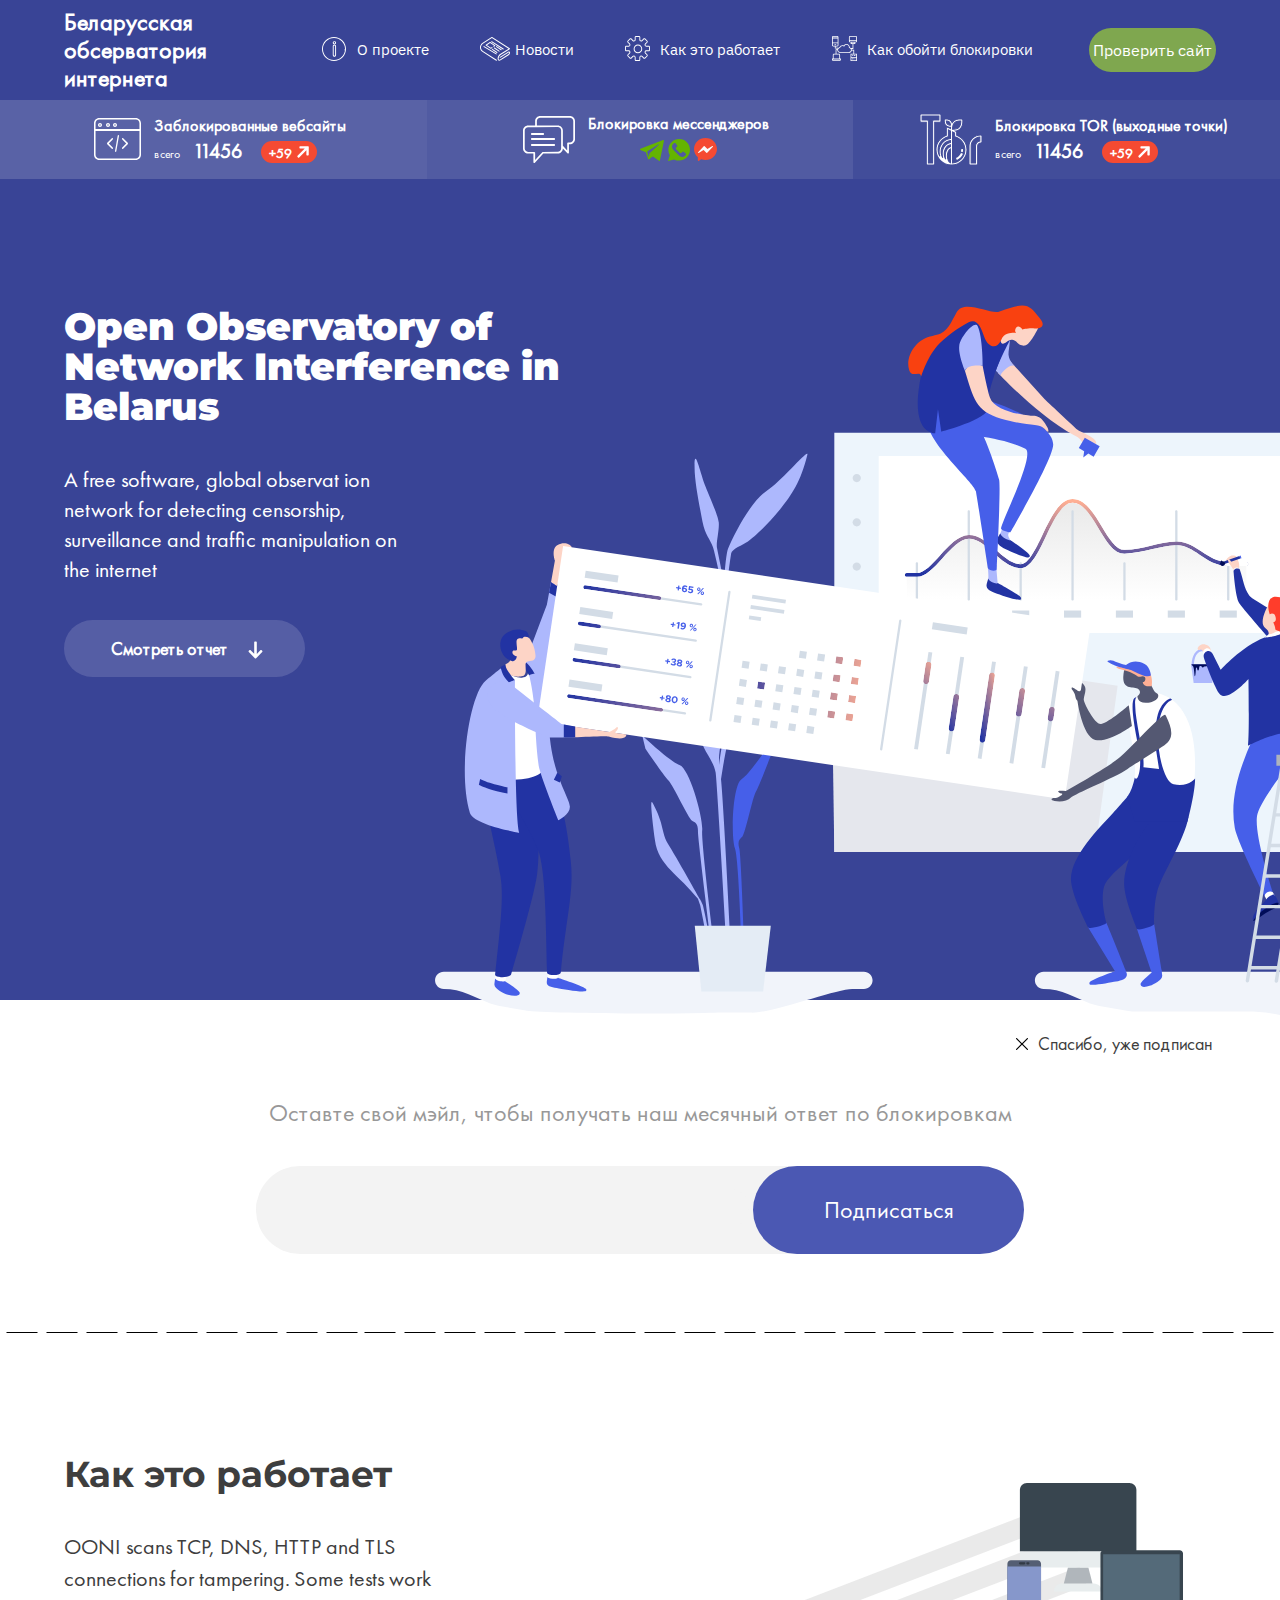
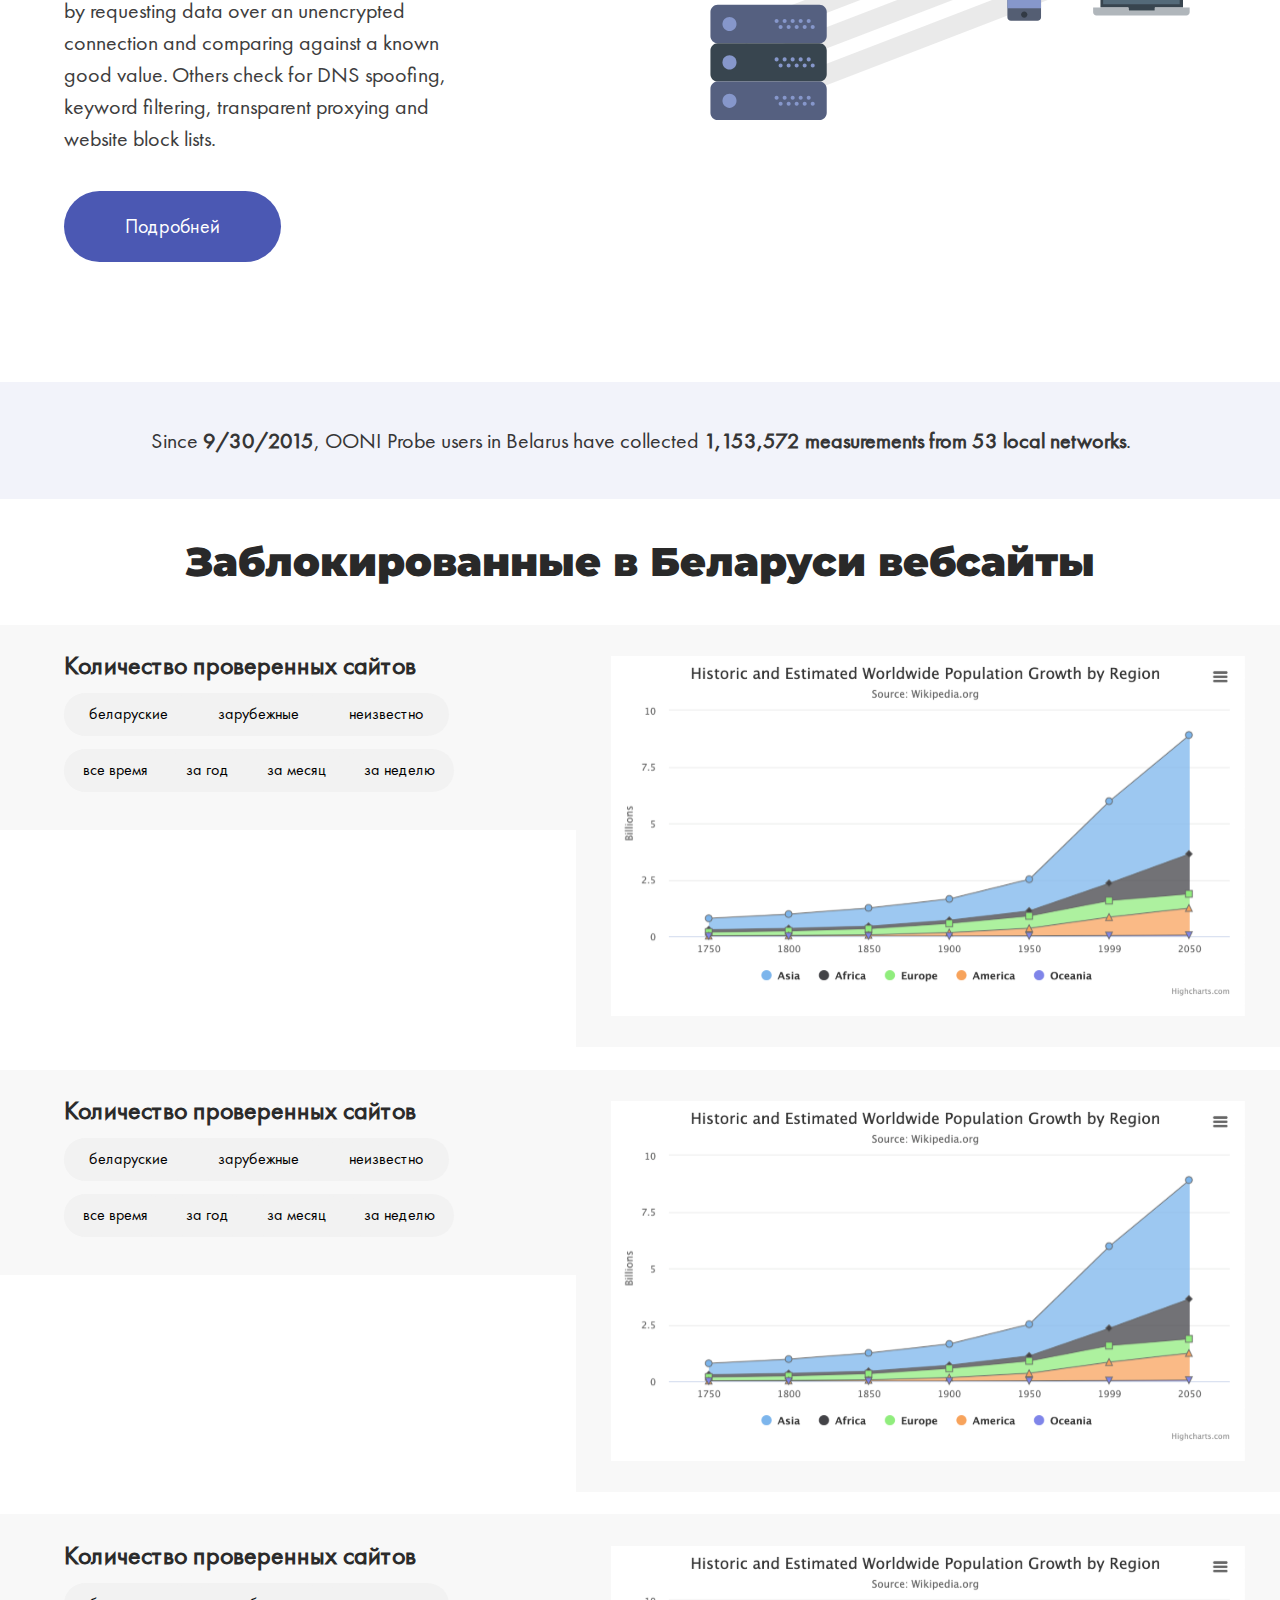
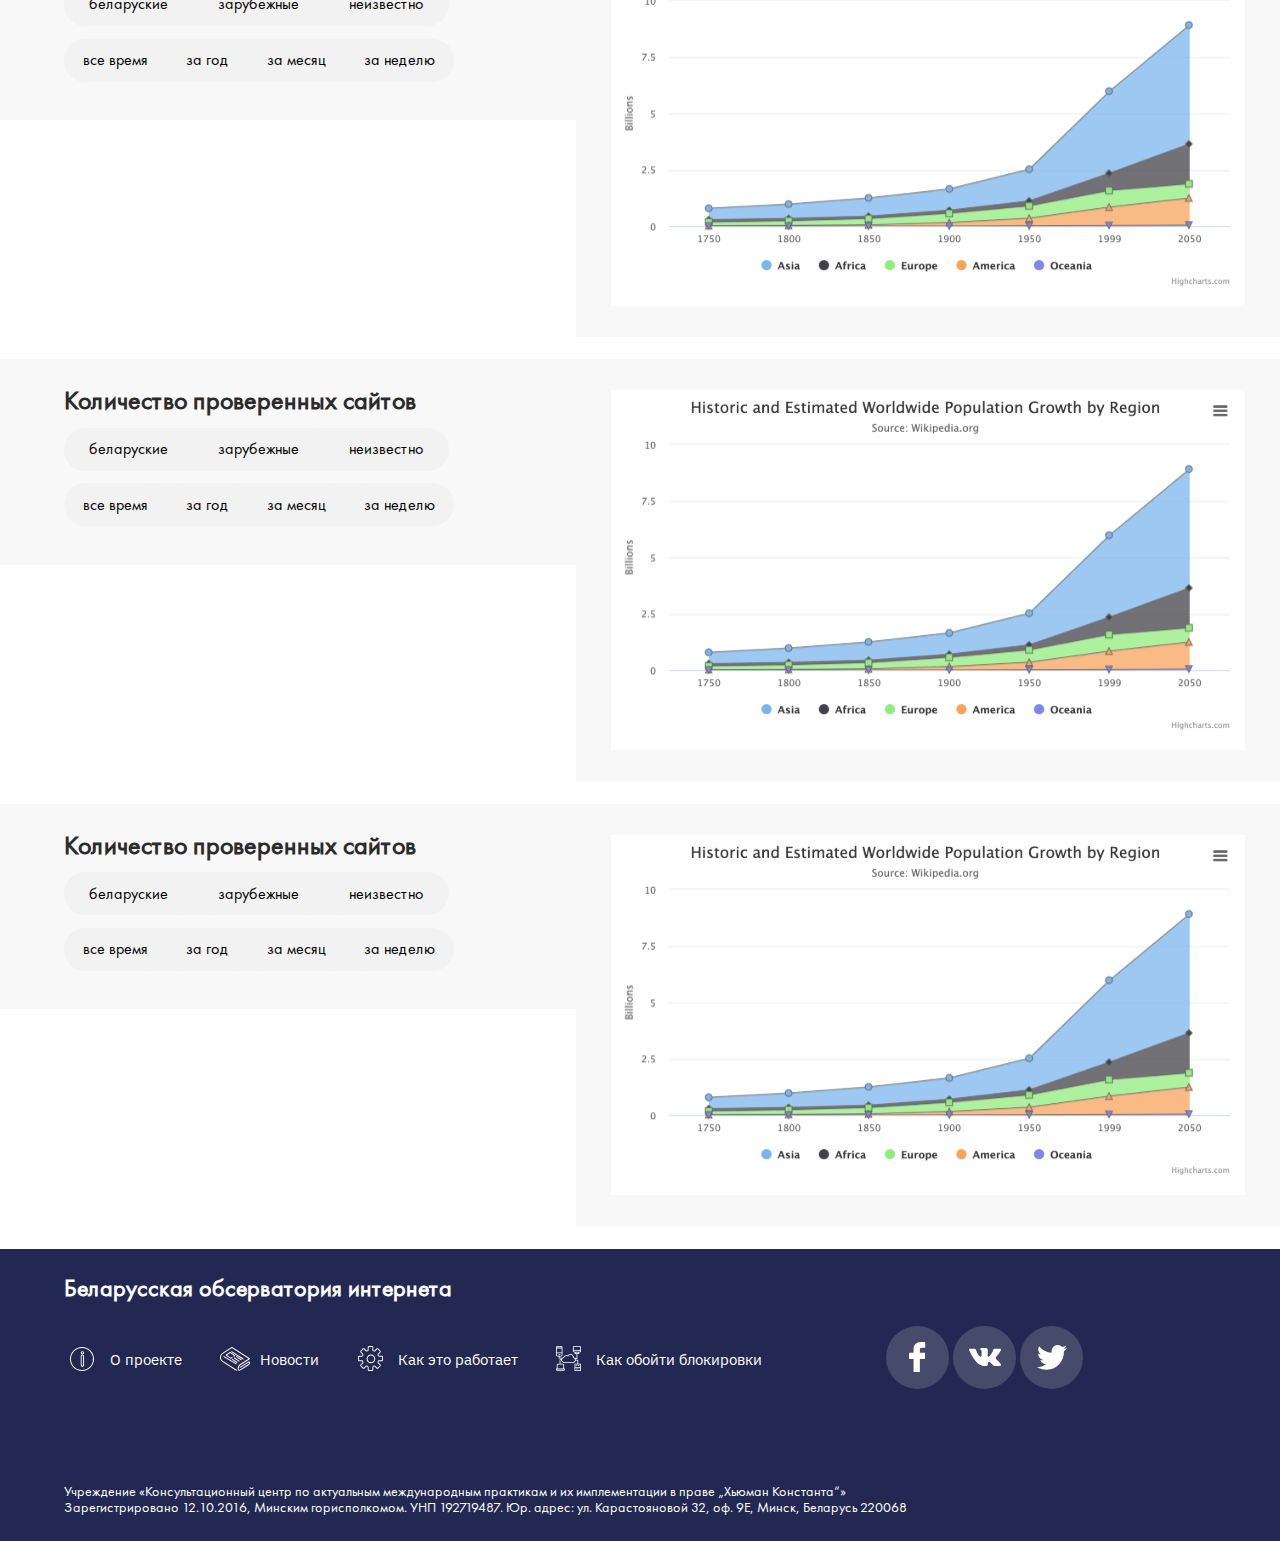
==== commit 2c940cd6: "4" ====
--- a/index.html
+++ b/index.html
@@ -78,7 +78,7 @@
                 <p>A free software, global observat ion network for detecting censorship, surveillance and traffic manipulation on the internet</p>
                 <a href="#">Смотреть отчет</a>
             </div>
-        </div>
+        </div>                                                              
         <div class="subscription">
             <a href="#" class="subscription__close">Спасибо, уже подписан</a>
             <span>Оставте свой мэйл, чтобы получать наш месячный ответ по блокировкам</span>
--- a/css/style.css
+++ b/css/style.css
@@ -92,13 +92,14 @@
   display: -webkit-box;
   display: -ms-flexbox;
   display: flex;
-  -ms-flex-pack: distribute;
-  justify-content: space-around;
+  -webkit-box-pack: justify;
+  -ms-flex-pack: justify;
+  justify-content: space-between;
   -webkit-box-align: center;
   -ms-flex-align: center;
   align-items: center;
-  padding-left: 3vw;
-  padding-right: 3vw;
+  padding-left: 5vw;
+  padding-right: 5vw;
   background-color: #464f92;
   -webkit-transition: .5s;
   -o-transition: .5s;
@@ -180,7 +181,7 @@
     -ms-transform: scale(1);
     transform: scale(1); }
   .index-page .header-sticky .desktop-menu {
-    width: 100%; }
+    width: 55%; }
   .index-page .header-sticky ul {
     display: -webkit-box;
     display: -ms-flexbox;
@@ -196,13 +197,13 @@
     font-family: 'IBM Plex Sans', sans-serif;
     font-size: 15px;
     line-height: 44px;
-    padding: 0 1.5vw;
+    padding: 0 0.3vw;
     -webkit-transition: .3s;
     -o-transition: .3s;
     transition: .3s; }
     @media (max-width: 1280px) {
       .index-page .header-sticky a {
-        padding: 0 0.5vw; } }
+        padding: 0 0.3vw; } }
     @media (max-width: 960px) {
       .index-page .header-sticky a {
         padding: 0 2vw; } }
@@ -259,7 +260,7 @@
     border: none;
     color: white;
     border-radius: 23.5px;
-    padding: 13px 2vw 13px 2vw;
+    padding: 13px .3vw 13px .3vw;
     font-family: 'IBM Plex Sans', sans-serif;
     outline: none;
     cursor: pointer;
@@ -270,7 +271,7 @@
       background-color: #62B100; }
     @media (max-width: 1280px) {
       .index-page .header-sticky .check-the-page {
-        padding: 13px 1vw; } }
+        padding: 13px .3vw; } }
     @media (max-width: 960px) {
       .index-page .header-sticky .check-the-page {
         padding: 13px 2vw; } }
@@ -289,18 +290,18 @@
     font-family: 'IBM Plex Sans', sans-serif;
     font-size: 15px;
     line-height: 44px;
-    padding: 0 1.5vw; }
+    padding: 0 0.3vw;
+    border-radius: 36px; }
     @media (max-width: 1280px) {
       .index-page .header-sticky a {
-        padding: 0 0.5vw; } }
+        padding: 0 0.3vw; } }
     @media (max-width: 960px) {
       .index-page .header-sticky a {
         padding: 0 2vw; } }
     .index-page .header-sticky a:hover {
-      background-color: #555EA5;
+      background-color: #7fa74f;
       border: none;
       color: white;
-      border-radius: 36px;
       font-family: 'IBM Plex Sans', sans-serif;
       outline: none;
       cursor: pointer; }
@@ -357,7 +358,7 @@
     border: none;
     color: white;
     border-radius: 23.5px;
-    padding: 13px 2vw 13px 2vw;
+    padding: 13px .3vw 13px .3vw;
     font-family: 'IBM Plex Sans', sans-serif;
     outline: none;
     cursor: pointer;
@@ -368,7 +369,7 @@
       background-color: #62B100; }
     @media (max-width: 1280px) {
       .index-page .header-sticky .check-the-page {
-        padding: 13px 0.5vw; } }
+        padding: 13px 0.3vw; } }
     @media (max-width: 960px) {
       .index-page .header-sticky .check-the-page {
         padding: 13px 2vw; } }
@@ -379,13 +380,14 @@
   display: -webkit-box;
   display: -ms-flexbox;
   display: flex;
-  -ms-flex-pack: distribute;
-  justify-content: space-around;
+  -webkit-box-pack: justify;
+  -ms-flex-pack: justify;
+  justify-content: space-between;
   -webkit-box-align: center;
   -ms-flex-align: center;
   align-items: center;
-  padding-left: 3vw;
-  padding-right: 3vw;
+  padding-left: 5vw;
+  padding-right: 5vw;
   background-color: #394496;
   -webkit-transition: 1s;
   -o-transition: 1s;
@@ -470,7 +472,7 @@
     -ms-transform: scale(1);
     transform: scale(1); }
   .index-page .header .desktop-menu {
-    width: 100%; }
+    width: 55%; }
   .index-page .header ul {
     display: -webkit-box;
     display: -ms-flexbox;
@@ -486,21 +488,21 @@
     font-family: 'IBM Plex Sans', sans-serif;
     font-size: 15px;
     line-height: 44px;
-    padding: 0 1.5vw;
+    border-radius: 36px;
+    padding: 0 0.3vw;
     -webkit-transition: .3s;
     -o-transition: .3s;
     transition: .3s; }
     @media (max-width: 1280px) {
       .index-page .header a {
-        padding: 0 0.5vw; } }
+        padding: 0 0.3vw; } }
     @media (max-width: 960px) {
       .index-page .header a {
         padding: 0 2vw; } }
     .index-page .header a:hover {
-      background-color: #555EA5;
+      background-color: #7fa74f;
       border: none;
       color: white;
-      border-radius: 36px;
       font-family: 'IBM Plex Sans', sans-serif;
       outline: none;
       cursor: pointer; }
@@ -557,7 +559,7 @@
     border: none;
     color: white;
     border-radius: 23.5px;
-    padding: 13px 2vw 13px 2vw;
+    padding: 13px 0.3vw 13px 0.3vw;
     font-family: 'IBM Plex Sans', sans-serif;
     outline: none;
     -webkit-transition: .3s;
@@ -568,19 +570,20 @@
       background-color: #62B100; }
     @media (max-width: 1280px) {
       .index-page .header .check-the-page {
-        padding: 13px 0.5vw; } }
+        padding: 13px 0.3vw; } }
     @media (max-width: 960px) {
       .index-page .header .check-the-page {
         padding: 13px 2vw; } }
 
 .index-page .main {
   width: 100%;
+  min-height: 100vh;
   height: 100vh;
   background-color: #394496;
   position: relative; }
   @media (max-height: 640px) {
     .index-page .main {
-      height: auto; } }
+      min-height: 760px; } }
   .index-page .main .stat {
     display: -webkit-box;
     display: -ms-flexbox;
@@ -677,8 +680,9 @@
           -webkit-box-direction: normal;
           -ms-flex-direction: column;
           flex-direction: column;
-          -ms-flex-pack: distribute;
-          justify-content: space-around;
+          -webkit-box-pack: justify;
+          -ms-flex-pack: justify;
+          justify-content: space-between;
           padding: 2vw; } }
       .index-page .main .stat .stat__messengers div {
         display: inline-block;
@@ -985,7 +989,7 @@
         height: 89px; } }
   .index-page .explain .explain__about {
     position: relative;
-    padding: 120px 8vw; }
+    padding: 120px 5vw; }
     .index-page .explain .explain__about h2 {
       width: 40vw;
       font-size: 36px;
@@ -1077,12 +1081,12 @@
   .index-page .graphics .graphic-block .filter {
     display: inline-block;
     vertical-align: top;
-    padding: 3vw 0vw 3vw 8vw;
+    padding: 2vw 0vw 2vw 5vw;
     background-color: #F8F8F8;
-    width: 40vw; }
+    width: 35vw; }
     @media (max-width: 1280px) {
       .index-page .graphics .graphic-block .filter {
-        width: 50vw; } }
+        width: 45vw; } }
     @media (max-width: 960px) {
       .index-page .graphics .graphic-block .filter {
         width: 100vw;
@@ -1137,6 +1141,9 @@
         .index-page .graphics .graphic-block .filter form input:focus {
           background: #4B58B3;
           color: #fff; }
+        .index-page .graphics .graphic-block .filter form input:active {
+          background: #4B58B3;
+          color: #fff; }
     @media (max-width: 960px) {
       .index-page .graphics .graphic-block .filter {
         -ms-flex-item-align: center;
@@ -1145,15 +1152,16 @@
   .index-page .graphics .graphic-block .graphic {
     display: inline-block;
     /* margin:2vw 0; */
-    width: 60vw;
+    width: 65vw;
     background: url("../img/svg/graphicExample.svg") no-repeat;
     background-position: center;
     background-size: 90%;
-    height: 40vw;
+    height: 37vw;
     background-color: #F8F8F8; }
     @media (max-width: 1280px) {
       .index-page .graphics .graphic-block .graphic {
-        width: 50vw; } }
+        width: 55vw;
+        height: 33vw; } }
     @media (max-width: 960px) {
       .index-page .graphics .graphic-block .graphic {
         height: 70vw;
@@ -1166,16 +1174,19 @@
   .index-page .footer .logo {
     font-size: 24px;
     color: #FFFFFF;
-    margin-left: 3vw; }
+    margin-left: 5vw;
+    margin-right: 5vw; }
     @media (max-width: 1024px) {
       .index-page .footer .logo {
         text-align: center;
-        margin-left: 0vw;
+        margin-left: 5vw;
+        margin-right: 5vw;
         margin-bottom: 3vw; } }
   .index-page .footer nav {
     width: 45vw;
     display: inline-block;
-    margin-left: 3vw; }
+    margin-left: 5vw;
+    margin-right: 5vw; }
     @media (max-width: 1350px) {
       .index-page .footer nav {
         width: 50vw; } }
@@ -1184,11 +1195,11 @@
         width: 55vw; } }
     @media (max-width: 1140px) {
       .index-page .footer nav {
-        width: 60vw; } }
+        width: 65vw; } }
     @media (max-width: 1024px) {
       .index-page .footer nav {
-        width: 96vw;
-        margin-left: 0vw; } }
+        width: 86vw;
+        margin-left: 5vw; } }
   .index-page .footer ul {
     display: -webkit-box;
     display: -ms-flexbox;
@@ -1216,10 +1227,20 @@
     color: white;
     font-family: 'IBM Plex Sans', sans-serif;
     font-size: 15px;
-    line-height: 43px; }
+    line-height: 43px;
+    padding: 0px .5vw;
+    -webkit-transition: .3s;
+    -o-transition: .3s;
+    transition: .3s;
+    border-radius: 23.5px; }
     @media (max-width: 640px) {
       .index-page .footer a {
         text-align: center; } }
+    .index-page .footer a:hover {
+      background-color: #7fa74f;
+      padding: 0px .5vw;
+      font-family: 'IBM Plex Sans', sans-serif;
+      outline: none; }
   .index-page .footer .nav-info::before {
     content: "";
     display: inline-block;
@@ -1296,12 +1317,12 @@
     line-height: 16px;
     color: #FFFFFF;
     margin-top: 8vw;
-    margin-left: 3vw; }
+    margin-left: 5vw;
+    margin-right: 5vw; }
     @media (max-width: 1024px) {
       .index-page .footer .register-data {
-        width: 90vw;
-        text-align: center;
-        margin-left: 5vw; } }
+        width: 85vw;
+        text-align: center; } }
 
 /* about page */
 .about-page .header-sticky {
@@ -1315,13 +1336,14 @@
   display: -webkit-box;
   display: -ms-flexbox;
   display: flex;
-  -ms-flex-pack: distribute;
-  justify-content: space-around;
+  -webkit-box-pack: justify;
+  -ms-flex-pack: justify;
+  justify-content: space-between;
   -webkit-box-align: center;
   -ms-flex-align: center;
   align-items: center;
-  padding-left: 3vw;
-  padding-right: 3vw;
+  padding-left: 5vw;
+  padding-right: 5vw;
   background-color: #464f92;
   -webkit-transition: .5s;
   -o-transition: .5s;
@@ -1403,7 +1425,7 @@
     -ms-transform: scale(1);
     transform: scale(1); }
   .about-page .header-sticky .desktop-menu {
-    width: 100%; }
+    width: 55%; }
   .about-page .header-sticky ul {
     display: -webkit-box;
     display: -ms-flexbox;
@@ -1419,13 +1441,13 @@
     font-family: 'IBM Plex Sans', sans-serif;
     font-size: 15px;
     line-height: 44px;
-    padding: 0 1.5vw;
+    padding: 0 0.3vw;
     -webkit-transition: .3s;
     -o-transition: .3s;
     transition: .3s; }
     @media (max-width: 1280px) {
       .about-page .header-sticky a {
-        padding: 0 0.5vw; } }
+        padding: 0 0.3vw; } }
     @media (max-width: 960px) {
       .about-page .header-sticky a {
         padding: 0 2vw; } }
@@ -1482,7 +1504,7 @@
     border: none;
     color: white;
     border-radius: 23.5px;
-    padding: 13px 2vw 13px 2vw;
+    padding: 13px .3vw 13px .3vw;
     font-family: 'IBM Plex Sans', sans-serif;
     outline: none;
     cursor: pointer;
@@ -1493,7 +1515,7 @@
       background-color: #62B100; }
     @media (max-width: 1280px) {
       .about-page .header-sticky .check-the-page {
-        padding: 13px 1vw; } }
+        padding: 13px .3vw; } }
     @media (max-width: 960px) {
       .about-page .header-sticky .check-the-page {
         padding: 13px 2vw; } }
@@ -1512,18 +1534,18 @@
     font-family: 'IBM Plex Sans', sans-serif;
     font-size: 15px;
     line-height: 44px;
-    padding: 0 1.5vw; }
+    padding: 0 0.3vw;
+    border-radius: 36px; }
     @media (max-width: 1280px) {
       .about-page .header-sticky a {
-        padding: 0 0.5vw; } }
+        padding: 0 0.3vw; } }
     @media (max-width: 960px) {
       .about-page .header-sticky a {
         padding: 0 2vw; } }
     .about-page .header-sticky a:hover {
-      background-color: #555EA5;
+      background-color: #7fa74f;
       border: none;
       color: white;
-      border-radius: 36px;
       font-family: 'IBM Plex Sans', sans-serif;
       outline: none;
       cursor: pointer; }
@@ -1580,7 +1602,7 @@
     border: none;
     color: white;
     border-radius: 23.5px;
-    padding: 13px 2vw 13px 2vw;
+    padding: 13px .3vw 13px .3vw;
     font-family: 'IBM Plex Sans', sans-serif;
     outline: none;
     cursor: pointer;
@@ -1591,7 +1613,7 @@
       background-color: #62B100; }
     @media (max-width: 1280px) {
       .about-page .header-sticky .check-the-page {
-        padding: 13px 0.5vw; } }
+        padding: 13px 0.3vw; } }
     @media (max-width: 960px) {
       .about-page .header-sticky .check-the-page {
         padding: 13px 2vw; } }
@@ -1602,13 +1624,14 @@
   display: -webkit-box;
   display: -ms-flexbox;
   display: flex;
-  -ms-flex-pack: distribute;
-  justify-content: space-around;
+  -webkit-box-pack: justify;
+  -ms-flex-pack: justify;
+  justify-content: space-between;
   -webkit-box-align: center;
   -ms-flex-align: center;
   align-items: center;
-  padding-left: 3vw;
-  padding-right: 3vw;
+  padding-left: 5vw;
+  padding-right: 5vw;
   background-color: #394496;
   -webkit-transition: 1s;
   -o-transition: 1s;
@@ -1693,7 +1716,7 @@
     -ms-transform: scale(1);
     transform: scale(1); }
   .about-page .header .desktop-menu {
-    width: 100%; }
+    width: 55%; }
   .about-page .header ul {
     display: -webkit-box;
     display: -ms-flexbox;
@@ -1709,21 +1732,21 @@
     font-family: 'IBM Plex Sans', sans-serif;
     font-size: 15px;
     line-height: 44px;
-    padding: 0 1.5vw;
+    border-radius: 36px;
+    padding: 0 0.3vw;
     -webkit-transition: .3s;
     -o-transition: .3s;
     transition: .3s; }
     @media (max-width: 1280px) {
       .about-page .header a {
-        padding: 0 0.5vw; } }
+        padding: 0 0.3vw; } }
     @media (max-width: 960px) {
       .about-page .header a {
         padding: 0 2vw; } }
     .about-page .header a:hover {
-      background-color: #555EA5;
+      background-color: #7fa74f;
       border: none;
       color: white;
-      border-radius: 36px;
       font-family: 'IBM Plex Sans', sans-serif;
       outline: none;
       cursor: pointer; }
@@ -1780,7 +1803,7 @@
     border: none;
     color: white;
     border-radius: 23.5px;
-    padding: 13px 2vw 13px 2vw;
+    padding: 13px 0.3vw 13px 0.3vw;
     font-family: 'IBM Plex Sans', sans-serif;
     outline: none;
     -webkit-transition: .3s;
@@ -1791,7 +1814,7 @@
       background-color: #62B100; }
     @media (max-width: 1280px) {
       .about-page .header .check-the-page {
-        padding: 13px 0.5vw; } }
+        padding: 13px 0.3vw; } }
     @media (max-width: 960px) {
       .about-page .header .check-the-page {
         padding: 13px 2vw; } }
@@ -1994,7 +2017,7 @@
       padding: 8vw; } }
   @media (max-width: 768px) {
     .about-page .about {
-      padding: 12vw 8vw 8vw 8vw; } }
+      padding: 12vw 5vw 8vw 5vw; } }
   .about-page .about h2 {
     font-style: normal;
     font-weight: 900;
@@ -2114,10 +2137,10 @@
           font-size: 14px; } }
 
 .about-page .fresh-news {
-  margin: 3vw 1.1vw; }
+  margin: 3vw 4vw; }
   .about-page .fresh-news h3 {
     margin-bottom: 3vw;
-    margin-left: 1.9vw;
+    margin-left: 1vw;
     font-size: 36px;
     line-height: 42px;
     font-family: 'Futura PT';
@@ -2128,8 +2151,8 @@
     height: 580px;
     padding-top: 20px; }
     .about-page .fresh-news .slider-container .swiper-container .swiper-wrapper .swiper-slide .sl-wr {
-      margin-right: 1.5vw;
-      margin-left: 1.5vw;
+      margin-right: 1vw;
+      margin-left: 1vw;
       height: 527px;
       /* width: 429px; */
       display: -webkit-box;
@@ -2145,8 +2168,8 @@
       -webkit-box-align: center;
       -ms-flex-align: center;
       align-items: center;
-      -webkit-box-shadow: 0px 4px 14px 0px rgba(0, 0, 0, 0.3);
-      box-shadow: 0px 4px 14px 0px rgba(0, 0, 0, 0.3);
+      -webkit-box-shadow: 0px 1px 7px 0px rgba(0, 0, 0, 0.15);
+      box-shadow: 0px 1px 7px 0px rgba(0, 0, 0, 0.15);
       border-radius: 4px; }
       .about-page .fresh-news .slider-container .swiper-container .swiper-wrapper .swiper-slide .sl-wr h4, .about-page .fresh-news .slider-container .swiper-container .swiper-wrapper .swiper-slide .sl-wr p, .about-page .fresh-news .slider-container .swiper-container .swiper-wrapper .swiper-slide .sl-wr span {
         margin: 0 1vw;
@@ -2231,16 +2254,19 @@
   .about-page .footer .logo {
     font-size: 24px;
     color: #FFFFFF;
-    margin-left: 3vw; }
+    margin-left: 5vw;
+    margin-right: 5vw; }
     @media (max-width: 1024px) {
       .about-page .footer .logo {
         text-align: center;
-        margin-left: 0vw;
+        margin-left: 5vw;
+        margin-right: 5vw;
         margin-bottom: 3vw; } }
   .about-page .footer nav {
     width: 45vw;
     display: inline-block;
-    margin-left: 3vw; }
+    margin-left: 5vw;
+    margin-right: 5vw; }
     @media (max-width: 1350px) {
       .about-page .footer nav {
         width: 50vw; } }
@@ -2249,11 +2275,11 @@
         width: 55vw; } }
     @media (max-width: 1140px) {
       .about-page .footer nav {
-        width: 60vw; } }
+        width: 65vw; } }
     @media (max-width: 1024px) {
       .about-page .footer nav {
-        width: 96vw;
-        margin-left: 0vw; } }
+        width: 86vw;
+        margin-left: 5vw; } }
   .about-page .footer ul {
     display: -webkit-box;
     display: -ms-flexbox;
@@ -2281,10 +2307,20 @@
     color: white;
     font-family: 'IBM Plex Sans', sans-serif;
     font-size: 15px;
-    line-height: 43px; }
+    line-height: 43px;
+    padding: 0px .5vw;
+    -webkit-transition: .3s;
+    -o-transition: .3s;
+    transition: .3s;
+    border-radius: 23.5px; }
     @media (max-width: 640px) {
       .about-page .footer a {
         text-align: center; } }
+    .about-page .footer a:hover {
+      background-color: #7fa74f;
+      padding: 0px .5vw;
+      font-family: 'IBM Plex Sans', sans-serif;
+      outline: none; }
   .about-page .footer .nav-info::before {
     content: "";
     display: inline-block;
@@ -2361,12 +2397,12 @@
     line-height: 16px;
     color: #FFFFFF;
     margin-top: 8vw;
-    margin-left: 3vw; }
+    margin-left: 5vw;
+    margin-right: 5vw; }
     @media (max-width: 1024px) {
       .about-page .footer .register-data {
-        width: 90vw;
-        text-align: center;
-        margin-left: 5vw; } }
+        width: 85vw;
+        text-align: center; } }
 
 /* news-page */
 .news-page .header-sticky {
@@ -2380,13 +2416,14 @@
   display: -webkit-box;
   display: -ms-flexbox;
   display: flex;
-  -ms-flex-pack: distribute;
-  justify-content: space-around;
+  -webkit-box-pack: justify;
+  -ms-flex-pack: justify;
+  justify-content: space-between;
   -webkit-box-align: center;
   -ms-flex-align: center;
   align-items: center;
-  padding-left: 3vw;
-  padding-right: 3vw;
+  padding-left: 5vw;
+  padding-right: 5vw;
   background-color: #464f92;
   -webkit-transition: .5s;
   -o-transition: .5s;
@@ -2468,7 +2505,7 @@
     -ms-transform: scale(1);
     transform: scale(1); }
   .news-page .header-sticky .desktop-menu {
-    width: 100%; }
+    width: 55%; }
   .news-page .header-sticky ul {
     display: -webkit-box;
     display: -ms-flexbox;
@@ -2484,13 +2521,13 @@
     font-family: 'IBM Plex Sans', sans-serif;
     font-size: 15px;
     line-height: 44px;
-    padding: 0 1.5vw;
+    padding: 0 0.3vw;
     -webkit-transition: .3s;
     -o-transition: .3s;
     transition: .3s; }
     @media (max-width: 1280px) {
       .news-page .header-sticky a {
-        padding: 0 0.5vw; } }
+        padding: 0 0.3vw; } }
     @media (max-width: 960px) {
       .news-page .header-sticky a {
         padding: 0 2vw; } }
@@ -2547,7 +2584,7 @@
     border: none;
     color: white;
     border-radius: 23.5px;
-    padding: 13px 2vw 13px 2vw;
+    padding: 13px .3vw 13px .3vw;
     font-family: 'IBM Plex Sans', sans-serif;
     outline: none;
     cursor: pointer;
@@ -2558,7 +2595,7 @@
       background-color: #62B100; }
     @media (max-width: 1280px) {
       .news-page .header-sticky .check-the-page {
-        padding: 13px 1vw; } }
+        padding: 13px .3vw; } }
     @media (max-width: 960px) {
       .news-page .header-sticky .check-the-page {
         padding: 13px 2vw; } }
@@ -2577,18 +2614,18 @@
     font-family: 'IBM Plex Sans', sans-serif;
     font-size: 15px;
     line-height: 44px;
-    padding: 0 1.5vw; }
+    padding: 0 0.3vw;
+    border-radius: 36px; }
     @media (max-width: 1280px) {
       .news-page .header-sticky a {
-        padding: 0 0.5vw; } }
+        padding: 0 0.3vw; } }
     @media (max-width: 960px) {
       .news-page .header-sticky a {
         padding: 0 2vw; } }
     .news-page .header-sticky a:hover {
-      background-color: #555EA5;
+      background-color: #7fa74f;
       border: none;
       color: white;
-      border-radius: 36px;
       font-family: 'IBM Plex Sans', sans-serif;
       outline: none;
       cursor: pointer; }
@@ -2645,7 +2682,7 @@
     border: none;
     color: white;
     border-radius: 23.5px;
-    padding: 13px 2vw 13px 2vw;
+    padding: 13px .3vw 13px .3vw;
     font-family: 'IBM Plex Sans', sans-serif;
     outline: none;
     cursor: pointer;
@@ -2656,7 +2693,7 @@
       background-color: #62B100; }
     @media (max-width: 1280px) {
       .news-page .header-sticky .check-the-page {
-        padding: 13px 0.5vw; } }
+        padding: 13px 0.3vw; } }
     @media (max-width: 960px) {
       .news-page .header-sticky .check-the-page {
         padding: 13px 2vw; } }
@@ -2667,13 +2704,14 @@
   display: -webkit-box;
   display: -ms-flexbox;
   display: flex;
-  -ms-flex-pack: distribute;
-  justify-content: space-around;
+  -webkit-box-pack: justify;
+  -ms-flex-pack: justify;
+  justify-content: space-between;
   -webkit-box-align: center;
   -ms-flex-align: center;
   align-items: center;
-  padding-left: 3vw;
-  padding-right: 3vw;
+  padding-left: 5vw;
+  padding-right: 5vw;
   background-color: #394496;
   -webkit-transition: 1s;
   -o-transition: 1s;
@@ -2758,7 +2796,7 @@
     -ms-transform: scale(1);
     transform: scale(1); }
   .news-page .header .desktop-menu {
-    width: 100%; }
+    width: 55%; }
   .news-page .header ul {
     display: -webkit-box;
     display: -ms-flexbox;
@@ -2774,21 +2812,21 @@
     font-family: 'IBM Plex Sans', sans-serif;
     font-size: 15px;
     line-height: 44px;
-    padding: 0 1.5vw;
+    border-radius: 36px;
+    padding: 0 0.3vw;
     -webkit-transition: .3s;
     -o-transition: .3s;
     transition: .3s; }
     @media (max-width: 1280px) {
       .news-page .header a {
-        padding: 0 0.5vw; } }
+        padding: 0 0.3vw; } }
     @media (max-width: 960px) {
       .news-page .header a {
         padding: 0 2vw; } }
     .news-page .header a:hover {
-      background-color: #555EA5;
+      background-color: #7fa74f;
       border: none;
       color: white;
-      border-radius: 36px;
       font-family: 'IBM Plex Sans', sans-serif;
       outline: none;
       cursor: pointer; }
@@ -2845,7 +2883,7 @@
     border: none;
     color: white;
     border-radius: 23.5px;
-    padding: 13px 2vw 13px 2vw;
+    padding: 13px 0.3vw 13px 0.3vw;
     font-family: 'IBM Plex Sans', sans-serif;
     outline: none;
     -webkit-transition: .3s;
@@ -2856,7 +2894,7 @@
       background-color: #62B100; }
     @media (max-width: 1280px) {
       .news-page .header .check-the-page {
-        padding: 13px 0.5vw; } }
+        padding: 13px 0.3vw; } }
     @media (max-width: 960px) {
       .news-page .header .check-the-page {
         padding: 13px 2vw; } }
@@ -3266,16 +3304,19 @@
   .news-page .footer .logo {
     font-size: 24px;
     color: #FFFFFF;
-    margin-left: 3vw; }
+    margin-left: 5vw;
+    margin-right: 5vw; }
     @media (max-width: 1024px) {
       .news-page .footer .logo {
         text-align: center;
-        margin-left: 0vw;
+        margin-left: 5vw;
+        margin-right: 5vw;
         margin-bottom: 3vw; } }
   .news-page .footer nav {
     width: 45vw;
     display: inline-block;
-    margin-left: 3vw; }
+    margin-left: 5vw;
+    margin-right: 5vw; }
     @media (max-width: 1350px) {
       .news-page .footer nav {
         width: 50vw; } }
@@ -3284,11 +3325,11 @@
         width: 55vw; } }
     @media (max-width: 1140px) {
       .news-page .footer nav {
-        width: 60vw; } }
+        width: 65vw; } }
     @media (max-width: 1024px) {
       .news-page .footer nav {
-        width: 96vw;
-        margin-left: 0vw; } }
+        width: 86vw;
+        margin-left: 5vw; } }
   .news-page .footer ul {
     display: -webkit-box;
     display: -ms-flexbox;
@@ -3316,10 +3357,20 @@
     color: white;
     font-family: 'IBM Plex Sans', sans-serif;
     font-size: 15px;
-    line-height: 43px; }
+    line-height: 43px;
+    padding: 0px .5vw;
+    -webkit-transition: .3s;
+    -o-transition: .3s;
+    transition: .3s;
+    border-radius: 23.5px; }
     @media (max-width: 640px) {
       .news-page .footer a {
         text-align: center; } }
+    .news-page .footer a:hover {
+      background-color: #7fa74f;
+      padding: 0px .5vw;
+      font-family: 'IBM Plex Sans', sans-serif;
+      outline: none; }
   .news-page .footer .nav-info::before {
     content: "";
     display: inline-block;
@@ -3396,12 +3447,12 @@
     line-height: 16px;
     color: #FFFFFF;
     margin-top: 8vw;
-    margin-left: 3vw; }
+    margin-left: 5vw;
+    margin-right: 5vw; }
     @media (max-width: 1024px) {
       .news-page .footer .register-data {
-        width: 90vw;
-        text-align: center;
-        margin-left: 5vw; } }
+        width: 85vw;
+        text-align: center; } }
 
 /* news-abserve */
 .news-observe .header-sticky {
@@ -3415,13 +3466,14 @@
   display: -webkit-box;
   display: -ms-flexbox;
   display: flex;
-  -ms-flex-pack: distribute;
-  justify-content: space-around;
+  -webkit-box-pack: justify;
+  -ms-flex-pack: justify;
+  justify-content: space-between;
   -webkit-box-align: center;
   -ms-flex-align: center;
   align-items: center;
-  padding-left: 3vw;
-  padding-right: 3vw;
+  padding-left: 5vw;
+  padding-right: 5vw;
   background-color: #464f92;
   -webkit-transition: .5s;
   -o-transition: .5s;
@@ -3503,7 +3555,7 @@
     -ms-transform: scale(1);
     transform: scale(1); }
   .news-observe .header-sticky .desktop-menu {
-    width: 100%; }
+    width: 55%; }
   .news-observe .header-sticky ul {
     display: -webkit-box;
     display: -ms-flexbox;
@@ -3519,13 +3571,13 @@
     font-family: 'IBM Plex Sans', sans-serif;
     font-size: 15px;
     line-height: 44px;
-    padding: 0 1.5vw;
+    padding: 0 0.3vw;
     -webkit-transition: .3s;
     -o-transition: .3s;
     transition: .3s; }
     @media (max-width: 1280px) {
       .news-observe .header-sticky a {
-        padding: 0 0.5vw; } }
+        padding: 0 0.3vw; } }
     @media (max-width: 960px) {
       .news-observe .header-sticky a {
         padding: 0 2vw; } }
@@ -3582,7 +3634,7 @@
     border: none;
     color: white;
     border-radius: 23.5px;
-    padding: 13px 2vw 13px 2vw;
+    padding: 13px .3vw 13px .3vw;
     font-family: 'IBM Plex Sans', sans-serif;
     outline: none;
     cursor: pointer;
@@ -3593,7 +3645,7 @@
       background-color: #62B100; }
     @media (max-width: 1280px) {
       .news-observe .header-sticky .check-the-page {
-        padding: 13px 1vw; } }
+        padding: 13px .3vw; } }
     @media (max-width: 960px) {
       .news-observe .header-sticky .check-the-page {
         padding: 13px 2vw; } }
@@ -3612,18 +3664,18 @@
     font-family: 'IBM Plex Sans', sans-serif;
     font-size: 15px;
     line-height: 44px;
-    padding: 0 1.5vw; }
+    padding: 0 0.3vw;
+    border-radius: 36px; }
     @media (max-width: 1280px) {
       .news-observe .header-sticky a {
-        padding: 0 0.5vw; } }
+        padding: 0 0.3vw; } }
     @media (max-width: 960px) {
       .news-observe .header-sticky a {
         padding: 0 2vw; } }
     .news-observe .header-sticky a:hover {
-      background-color: #555EA5;
+      background-color: #7fa74f;
       border: none;
       color: white;
-      border-radius: 36px;
       font-family: 'IBM Plex Sans', sans-serif;
       outline: none;
       cursor: pointer; }
@@ -3680,7 +3732,7 @@
     border: none;
     color: white;
     border-radius: 23.5px;
-    padding: 13px 2vw 13px 2vw;
+    padding: 13px .3vw 13px .3vw;
     font-family: 'IBM Plex Sans', sans-serif;
     outline: none;
     cursor: pointer;
@@ -3691,7 +3743,7 @@
       background-color: #62B100; }
     @media (max-width: 1280px) {
       .news-observe .header-sticky .check-the-page {
-        padding: 13px 0.5vw; } }
+        padding: 13px 0.3vw; } }
     @media (max-width: 960px) {
       .news-observe .header-sticky .check-the-page {
         padding: 13px 2vw; } }
@@ -3702,13 +3754,14 @@
   display: -webkit-box;
   display: -ms-flexbox;
   display: flex;
-  -ms-flex-pack: distribute;
-  justify-content: space-around;
+  -webkit-box-pack: justify;
+  -ms-flex-pack: justify;
+  justify-content: space-between;
   -webkit-box-align: center;
   -ms-flex-align: center;
   align-items: center;
-  padding-left: 3vw;
-  padding-right: 3vw;
+  padding-left: 5vw;
+  padding-right: 5vw;
   background-color: #394496;
   -webkit-transition: 1s;
   -o-transition: 1s;
@@ -3793,7 +3846,7 @@
     -ms-transform: scale(1);
     transform: scale(1); }
   .news-observe .header .desktop-menu {
-    width: 100%; }
+    width: 55%; }
   .news-observe .header ul {
     display: -webkit-box;
     display: -ms-flexbox;
@@ -3809,21 +3862,21 @@
     font-family: 'IBM Plex Sans', sans-serif;
     font-size: 15px;
     line-height: 44px;
-    padding: 0 1.5vw;
+    border-radius: 36px;
+    padding: 0 0.3vw;
     -webkit-transition: .3s;
     -o-transition: .3s;
     transition: .3s; }
     @media (max-width: 1280px) {
       .news-observe .header a {
-        padding: 0 0.5vw; } }
+        padding: 0 0.3vw; } }
     @media (max-width: 960px) {
       .news-observe .header a {
         padding: 0 2vw; } }
     .news-observe .header a:hover {
-      background-color: #555EA5;
+      background-color: #7fa74f;
       border: none;
       color: white;
-      border-radius: 36px;
       font-family: 'IBM Plex Sans', sans-serif;
       outline: none;
       cursor: pointer; }
@@ -3880,7 +3933,7 @@
     border: none;
     color: white;
     border-radius: 23.5px;
-    padding: 13px 2vw 13px 2vw;
+    padding: 13px 0.3vw 13px 0.3vw;
     font-family: 'IBM Plex Sans', sans-serif;
     outline: none;
     -webkit-transition: .3s;
@@ -3891,7 +3944,7 @@
       background-color: #62B100; }
     @media (max-width: 1280px) {
       .news-observe .header .check-the-page {
-        padding: 13px 0.5vw; } }
+        padding: 13px 0.3vw; } }
     @media (max-width: 960px) {
       .news-observe .header .check-the-page {
         padding: 13px 2vw; } }
@@ -4088,7 +4141,7 @@
           background-image: url(../img/svg/arrow-up.svg); }
 
 .news-observe .read-news {
-  margin: 0 8vw;
+  margin: 0 5vw;
   width: 70%; }
   @media (max-width: 860px) {
     .news-observe .read-news {
@@ -4131,10 +4184,10 @@
     margin-top: 4vw; }
 
 .news-observe .fresh-news {
-  margin: 3vw 1.1vw; }
+  margin: 3vw 4vw; }
   .news-observe .fresh-news h3 {
     margin-bottom: 3vw;
-    margin-left: 1.9vw;
+    margin-left: 1vw;
     font-size: 36px;
     line-height: 42px;
     font-family: 'Futura PT';
@@ -4145,8 +4198,8 @@
     height: 580px;
     padding-top: 20px; }
     .news-observe .fresh-news .slider-container .swiper-container .swiper-wrapper .swiper-slide .sl-wr {
-      margin-right: 1.5vw;
-      margin-left: 1.5vw;
+      margin-right: 1vw;
+      margin-left: 1vw;
       height: 527px;
       /* width: 429px; */
       display: -webkit-box;
@@ -4162,8 +4215,8 @@
       -webkit-box-align: center;
       -ms-flex-align: center;
       align-items: center;
-      -webkit-box-shadow: 0px 4px 14px 0px rgba(0, 0, 0, 0.3);
-      box-shadow: 0px 4px 14px 0px rgba(0, 0, 0, 0.3);
+      -webkit-box-shadow: 0px 1px 7px 0px rgba(0, 0, 0, 0.15);
+      box-shadow: 0px 1px 7px 0px rgba(0, 0, 0, 0.15);
       border-radius: 4px; }
       .news-observe .fresh-news .slider-container .swiper-container .swiper-wrapper .swiper-slide .sl-wr h4, .news-observe .fresh-news .slider-container .swiper-container .swiper-wrapper .swiper-slide .sl-wr p, .news-observe .fresh-news .slider-container .swiper-container .swiper-wrapper .swiper-slide .sl-wr span {
         margin: 0 1vw;
@@ -4351,16 +4404,19 @@
   .news-observe .footer .logo {
     font-size: 24px;
     color: #FFFFFF;
-    margin-left: 3vw; }
+    margin-left: 5vw;
+    margin-right: 5vw; }
     @media (max-width: 1024px) {
       .news-observe .footer .logo {
         text-align: center;
-        margin-left: 0vw;
+        margin-left: 5vw;
+        margin-right: 5vw;
         margin-bottom: 3vw; } }
   .news-observe .footer nav {
     width: 45vw;
     display: inline-block;
-    margin-left: 3vw; }
+    margin-left: 5vw;
+    margin-right: 5vw; }
     @media (max-width: 1350px) {
       .news-observe .footer nav {
         width: 50vw; } }
@@ -4369,11 +4425,11 @@
         width: 55vw; } }
     @media (max-width: 1140px) {
       .news-observe .footer nav {
-        width: 60vw; } }
+        width: 65vw; } }
     @media (max-width: 1024px) {
       .news-observe .footer nav {
-        width: 96vw;
-        margin-left: 0vw; } }
+        width: 86vw;
+        margin-left: 5vw; } }
   .news-observe .footer ul {
     display: -webkit-box;
     display: -ms-flexbox;
@@ -4401,10 +4457,20 @@
     color: white;
     font-family: 'IBM Plex Sans', sans-serif;
     font-size: 15px;
-    line-height: 43px; }
+    line-height: 43px;
+    padding: 0px .5vw;
+    -webkit-transition: .3s;
+    -o-transition: .3s;
+    transition: .3s;
+    border-radius: 23.5px; }
     @media (max-width: 640px) {
       .news-observe .footer a {
         text-align: center; } }
+    .news-observe .footer a:hover {
+      background-color: #7fa74f;
+      padding: 0px .5vw;
+      font-family: 'IBM Plex Sans', sans-serif;
+      outline: none; }
   .news-observe .footer .nav-info::before {
     content: "";
     display: inline-block;
@@ -4481,9 +4547,9 @@
     line-height: 16px;
     color: #FFFFFF;
     margin-top: 8vw;
-    margin-left: 3vw; }
+    margin-left: 5vw;
+    margin-right: 5vw; }
     @media (max-width: 1024px) {
       .news-observe .footer .register-data {
-        width: 90vw;
-        text-align: center;
-        margin-left: 5vw; } }
+        width: 85vw;
+        text-align: center; } }
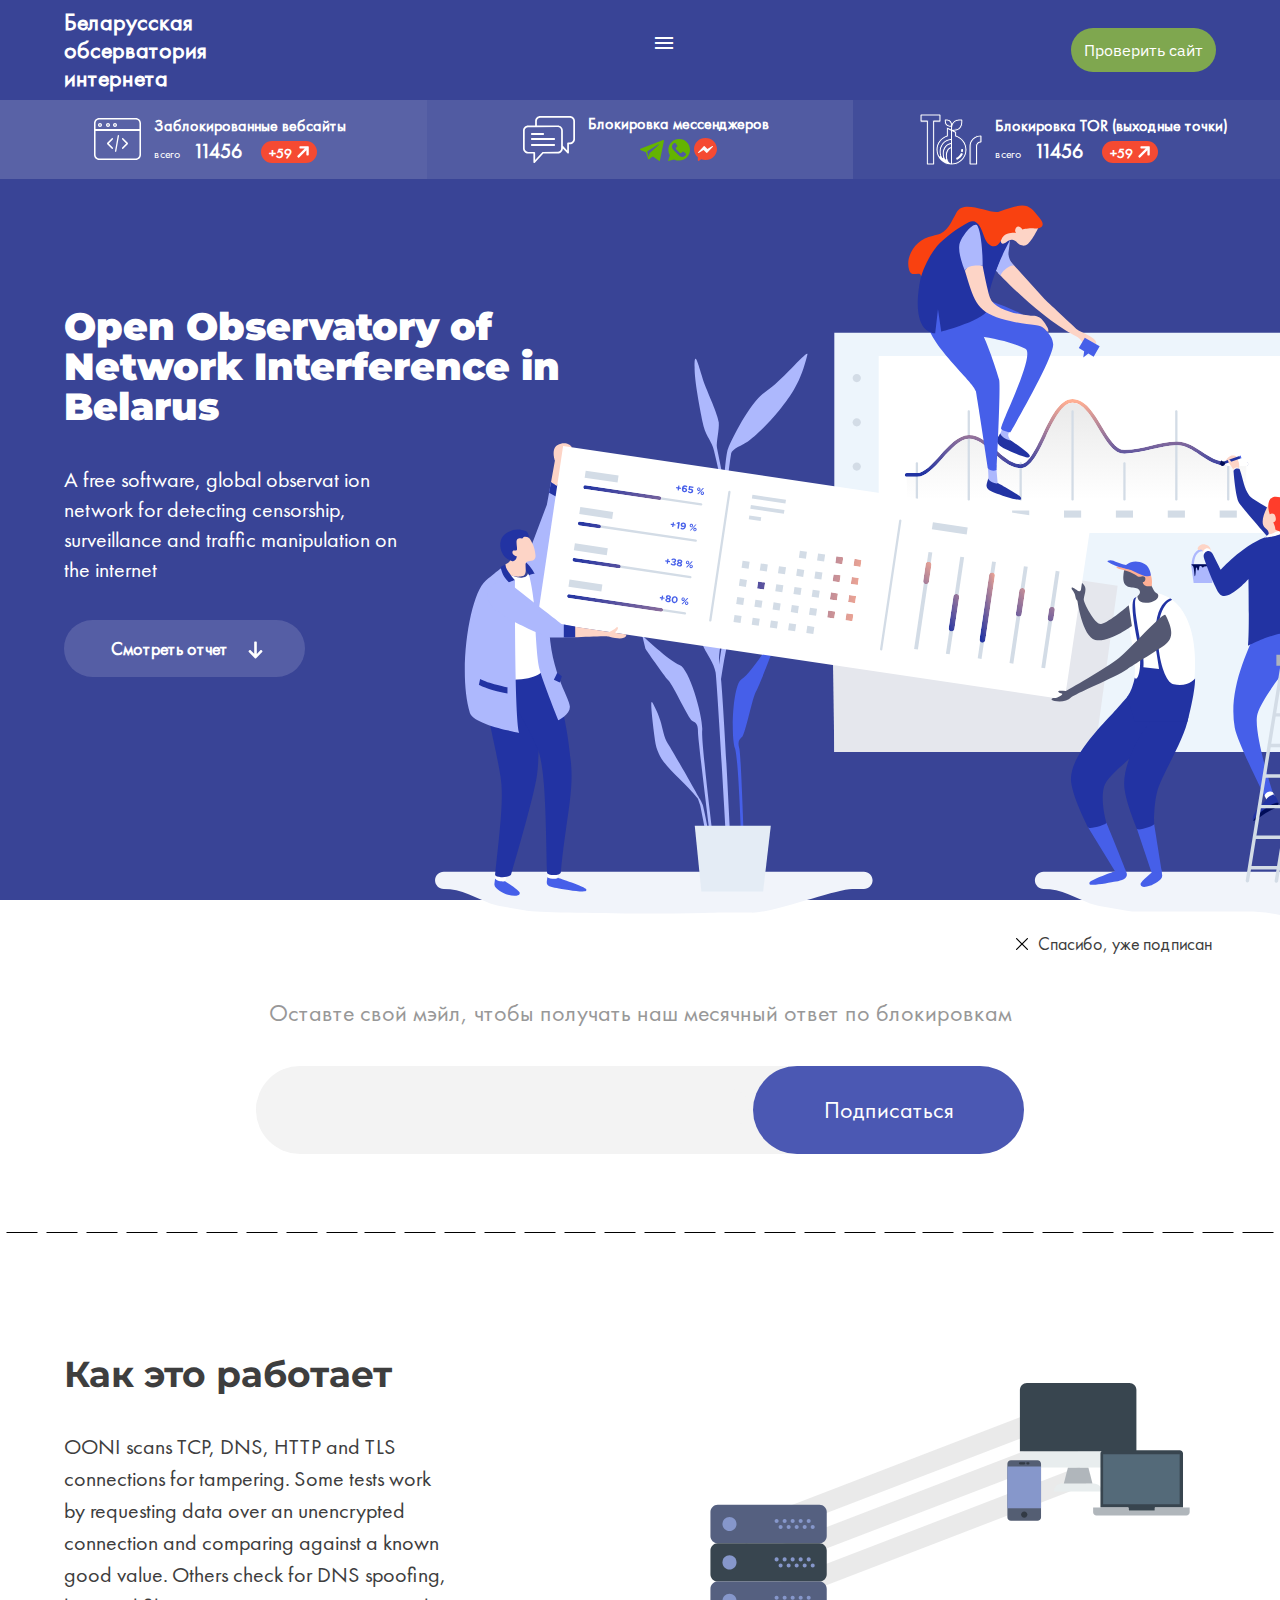
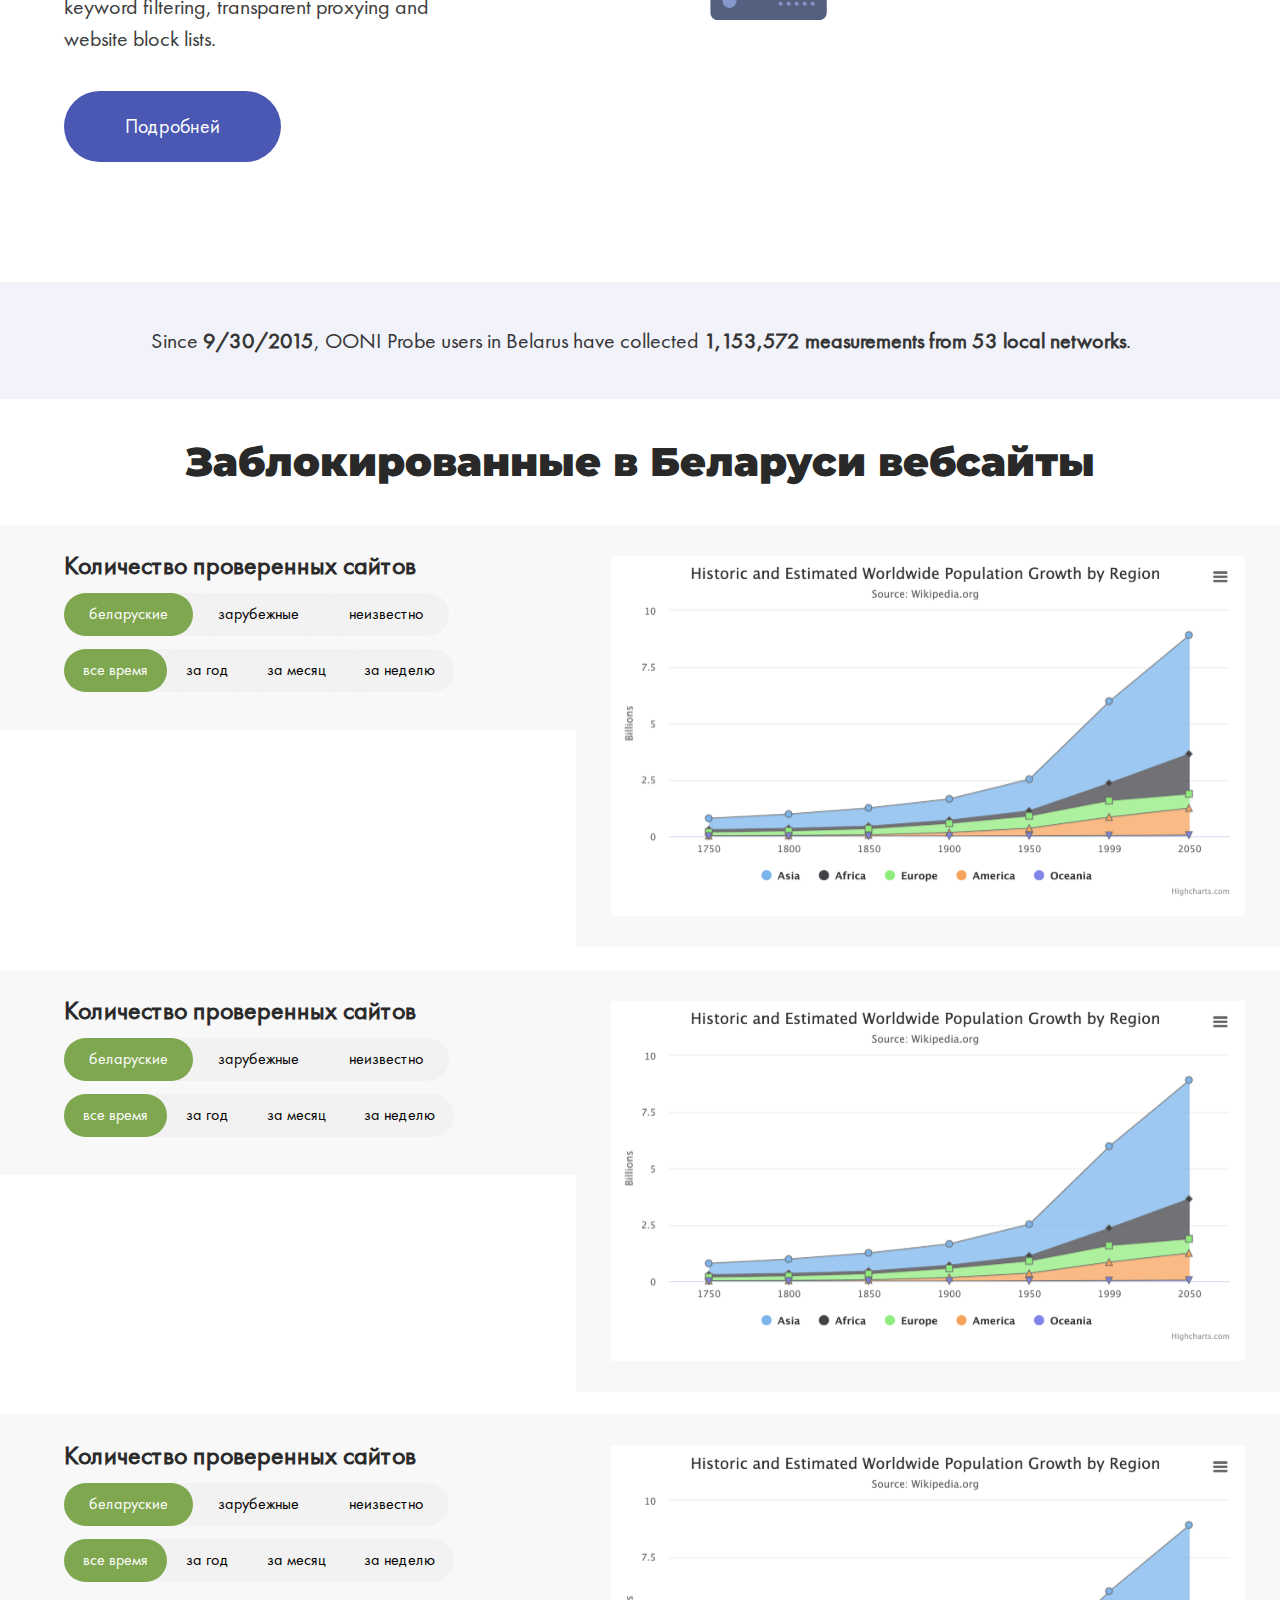
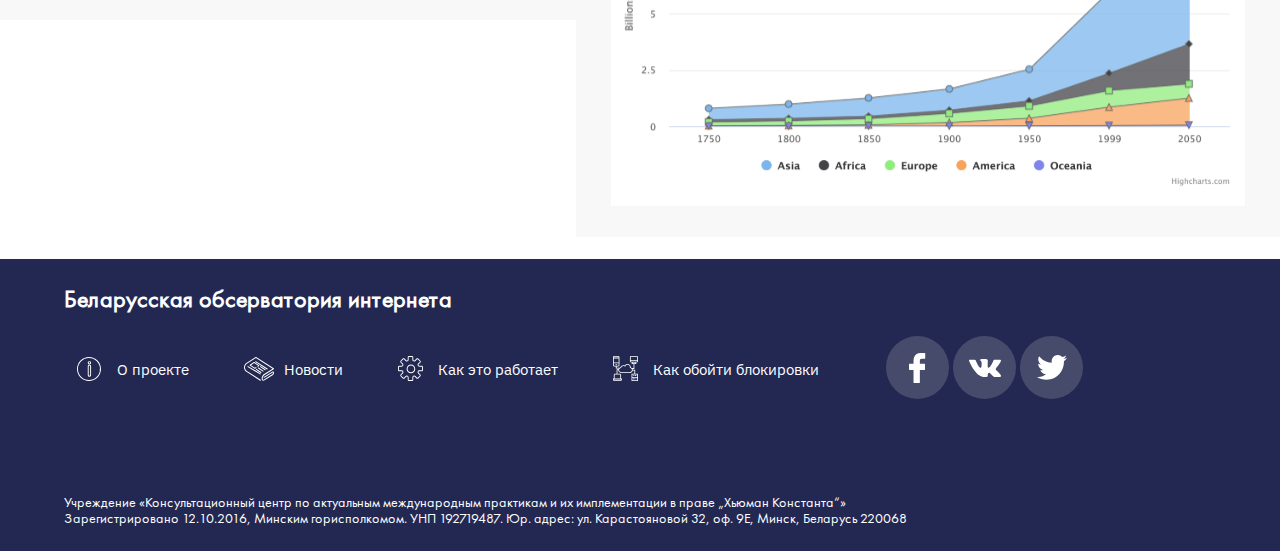
==== commit 80eb1773: "6" ====
--- a/index.html
+++ b/index.html
@@ -14,7 +14,7 @@
 </head>
 <body>
     <div class="index-page">
-        <header class="header">
+        <header class="header" id="header">
             <p class="header__logo">Беларусская обсерватория интернета </p>
             <a href="#" class="m-menu-link">
                 <span class="material-icons"> menu </span>
@@ -101,90 +101,52 @@
         <div class="graphics">
             <h2>Заблокированные в Беларуси вебсайты</h2>
             <div class="graphic-block">
-                <div class="filter">
+                <div class="filter ">
                     <h4>Количество проверенных сайтов</h4>
-                    <form action="" class="place">
-                        <input type="button" value="беларуские">
-                        <input type="button" value="зарубежные">
-                        <input type="button" value="неизвестно">
+                    <form action="" >
+                        <input type="button" class="place-dis place-active " value="беларуские">
+                        <input type="button" class="place-dis " value="зарубежные">
+                        <input type="button" class="place-dis " value="неизвестно">
                     </form>
-                    <form action="" class="time">
-                        <input type="button" value="все время">
-                        <input type="button" value="за год">
-                        <input type="button" value="за месяц">
-                        <input type="button" value="за неделю">
+                    <form action="" >
+                        <input type="button" class="time-dis time-active" value="все время">
+                        <input type="button" class="time-dis " value="за год">
+                        <input type="button" class="time-dis " value="за месяц">
+                        <input type="button" class="time-dis " value="за неделю">
                     </form>
                 </div>
                 <div class="graphic"></div>
             </div>
-    
             <div class="graphic-block">
-                <div class="filter">
+                <div class="filter ">
                     <h4>Количество проверенных сайтов</h4>
-                    <form action="" class="place">
-                        <input type="button" value="беларуские">
-                        <input type="button" value="зарубежные">
-                        <input type="button" value="неизвестно">
+                    <form action="" >
+                        <input type="button" class="place-dis place-active " value="беларуские">
+                        <input type="button" class="place-dis " value="зарубежные">
+                        <input type="button" class="place-dis " value="неизвестно">
                     </form>
-                    <form action="" class="time">
-                        <input type="button" value="все время">
-                        <input type="button" value="за год">
-                        <input type="button" value="за месяц">
-                        <input type="button" value="за неделю">
+                    <form action="" >
+                        <input type="button" class="time-dis time-active" value="все время">
+                        <input type="button" class="time-dis " value="за год">
+                        <input type="button" class="time-dis " value="за месяц">
+                        <input type="button" class="time-dis " value="за неделю">
                     </form>
                 </div>
                 <div class="graphic"></div>
             </div>
-    
             <div class="graphic-block">
-                <div class="filter">
+                <div class="filter ">
                     <h4>Количество проверенных сайтов</h4>
-                    <form action="" class="place">
-                        <input type="button" value="беларуские">
-                        <input type="button" value="зарубежные">
-                        <input type="button" value="неизвестно">
+                    <form action="" >
+                        <input type="button" class="place-dis place-active " value="беларуские">
+                        <input type="button" class="place-dis " value="зарубежные">
+                        <input type="button" class="place-dis " value="неизвестно">
                     </form>
-                    <form action="" class="time">
-                        <input type="button" value="все время">
-                        <input type="button" value="за год">
-                        <input type="button" value="за месяц">
-                        <input type="button" value="за неделю">
-                    </form>
-                </div>
-                <div class="graphic"></div>
-            </div>
-    
-            <div class="graphic-block">
-                <div class="filter">
-                    <h4>Количество проверенных сайтов</h4>
-                    <form action="" class="place">
-                        <input type="button" value="беларуские">
-                        <input type="button" value="зарубежные">
-                        <input type="button" value="неизвестно">
-                    </form>
-                    <form action="" class="time">
-                        <input type="button" value="все время">
-                        <input type="button" value="за год">
-                        <input type="button" value="за месяц">
-                        <input type="button" value="за неделю">
-                    </form>
-                </div>
-                <div class="graphic"></div>
-            </div>
-    
-            <div class="graphic-block">
-                <div class="filter">
-                    <h4>Количество проверенных сайтов</h4>
-                    <form action="" class="place">
-                        <input type="button" value="беларуские">
-                        <input type="button" value="зарубежные">
-                        <input type="button" value="неизвестно">
-                    </form>
-                    <form action="" class="time">
-                        <input type="button" value="все время">
-                        <input type="button" value="за год">
-                        <input type="button" value="за месяц">
-                        <input type="button" value="за неделю">
+                    <form action="" >
+                        <input type="button" class="time-dis time-active" value="все время">
+                        <input type="button" class="time-dis " value="за год">
+                        <input type="button" class="time-dis " value="за месяц">
+                        <input type="button" class="time-dis " value="за неделю">
                     </form>
                 </div>
                 <div class="graphic"></div>
--- a/css/style.css
+++ b/css/style.css
@@ -86,8 +86,7 @@
   position: sticky;
   top: 0;
   z-index: 10;
-  -webkit-box-shadow: 0px 4px 24px 0px rgba(0, 0, 0, 0.3);
-  box-shadow: 0px 4px 24px 0px rgba(0, 0, 0, 0.3);
+  /*         box-shadow: 0px 4px 24px 0px rgba(0,0,0,0.3); */
   height: 100px;
   display: -webkit-box;
   display: -ms-flexbox;
@@ -106,6 +105,7 @@
   transition: .5s; }
   .index-page .header-sticky .header__logo {
     width: 33.333vw;
+    /* margin-right:3vw; */
     font-size: 24px;
     line-height: 28px;
     color: #FFFFFF;
@@ -113,13 +113,19 @@
     @media (max-width: 520px) {
       .index-page .header-sticky .header__logo {
         font-size: 18px; } }
+    @media (max-width: 1410px) {
+      .index-page .header-sticky .header__logo {
+        width: 25vw; } }
     @media (max-width: 1280px) {
       .index-page .header-sticky .header__logo {
         width: 15vw; } }
   .index-page .header-sticky .m-menu-link {
     display: none;
     margin-left: 15vw;
-    vertical-align: middle; }
+    vertical-align: middle;
+    -webkit-transition: .3s;
+    -o-transition: .3s;
+    transition: .3s; }
     .index-page .header-sticky .m-menu-link:hover {
       -webkit-transform: scale(1.2);
       -ms-transform: scale(1.2);
@@ -181,7 +187,66 @@
     -ms-transform: scale(1);
     transform: scale(1); }
   .index-page .header-sticky .desktop-menu {
-    width: 55%; }
+    width: 62%; }
+  @media (max-width: 1280px) {
+    .index-page .header-sticky .desktop-menu {
+      display: none; }
+    .index-page .header-sticky .m-menu-link {
+      display: block; } }
+  .index-page .header-sticky .nav-info::before {
+    content: "";
+    display: inline-block;
+    position: relative;
+    top: 6px;
+    height: 24px;
+    width: 35px;
+    background: url(../img/svg/info.svg);
+    background-repeat: no-repeat;
+    background-position: left; }
+  .index-page .header-sticky .nav-news::before {
+    content: "";
+    display: inline-block;
+    position: relative;
+    top: 6px;
+    height: 24px;
+    width: 35px;
+    background: url(../img/svg/news.svg);
+    background-repeat: no-repeat;
+    background-position: left; }
+  .index-page .header-sticky .nav-how::before {
+    content: "";
+    display: inline-block;
+    position: relative;
+    top: 6px;
+    height: 25px;
+    width: 35px;
+    background: url(../img/svg/settings.svg);
+    background-repeat: no-repeat;
+    background-position: left; }
+  .index-page .header-sticky .nav-comp::before {
+    content: "";
+    display: inline-block;
+    position: relative;
+    top: 6px;
+    height: 25px;
+    width: 35px;
+    background: url(../img/svg/computer.svg);
+    background-repeat: no-repeat;
+    background-position: left; }
+  .index-page .header-sticky .check-the-page {
+    background-color: #7fa74f;
+    border: none;
+    color: white;
+    border-radius: 23.5px;
+    padding: 13px .3vw 13px .3vw;
+    font-family: 'IBM Plex Sans', sans-serif;
+    outline: none;
+    cursor: pointer;
+    -webkit-transition: .3s;
+    -o-transition: .3s;
+    transition: .3s; }
+    .index-page .header-sticky .check-the-page:hover {
+      background-color: #62B100; }
   .index-page .header-sticky ul {
     display: -webkit-box;
     display: -ms-flexbox;
@@ -197,107 +262,8 @@
     font-family: 'IBM Plex Sans', sans-serif;
     font-size: 15px;
     line-height: 44px;
-    padding: 0 0.3vw;
-    -webkit-transition: .3s;
-    -o-transition: .3s;
-    transition: .3s; }
-    @media (max-width: 1280px) {
-      .index-page .header-sticky a {
-        padding: 0 0.3vw; } }
-    @media (max-width: 960px) {
-      .index-page .header-sticky a {
-        padding: 0 2vw; } }
-  @media (max-width: 1280px) {
-    .index-page .header-sticky .desktop-menu {
-      width: 70%; } }
-  @media (max-width: 960px) {
-    .index-page .header-sticky .desktop-menu {
-      display: none; }
-    .index-page .header-sticky .m-menu-link {
-      display: block; } }
-  .index-page .header-sticky .nav-info::before {
-    content: "";
-    display: inline-block;
-    position: relative;
-    top: 6px;
-    height: 24px;
-    width: 35px;
-    background: url(../img/svg/info.svg);
-    background-repeat: no-repeat;
-    background-position: left; }
-  .index-page .header-sticky .nav-news::before {
-    content: "";
-    display: inline-block;
-    position: relative;
-    top: 6px;
-    height: 24px;
-    width: 35px;
-    background: url(../img/svg/news.svg);
-    background-repeat: no-repeat;
-    background-position: left; }
-  .index-page .header-sticky .nav-how::before {
-    content: "";
-    display: inline-block;
-    position: relative;
-    top: 6px;
-    height: 25px;
-    width: 35px;
-    background: url(../img/svg/settings.svg);
-    background-repeat: no-repeat;
-    background-position: left; }
-  .index-page .header-sticky .nav-comp::before {
-    content: "";
-    display: inline-block;
-    position: relative;
-    top: 6px;
-    height: 25px;
-    width: 35px;
-    background: url(../img/svg/computer.svg);
-    background-repeat: no-repeat;
-    background-position: left; }
-  .index-page .header-sticky .check-the-page {
-    background-color: #7fa74f;
-    border: none;
-    color: white;
-    border-radius: 23.5px;
-    padding: 13px .3vw 13px .3vw;
-    font-family: 'IBM Plex Sans', sans-serif;
-    outline: none;
-    cursor: pointer;
-    -webkit-transition: .3s;
-    -o-transition: .3s;
-    transition: .3s; }
-    .index-page .header-sticky .check-the-page:hover {
-      background-color: #62B100; }
-    @media (max-width: 1280px) {
-      .index-page .header-sticky .check-the-page {
-        padding: 13px .3vw; } }
-    @media (max-width: 960px) {
-      .index-page .header-sticky .check-the-page {
-        padding: 13px 2vw; } }
-  .index-page .header-sticky ul {
-    display: -webkit-box;
-    display: -ms-flexbox;
-    display: flex;
-    -webkit-box-pack: space-evenly;
-    -ms-flex-pack: space-evenly;
-    justify-content: space-evenly; }
-  .index-page .header-sticky li {
-    height: 44px; }
-  .index-page .header-sticky a {
-    display: block;
-    color: white;
-    font-family: 'IBM Plex Sans', sans-serif;
-    font-size: 15px;
-    line-height: 44px;
-    padding: 0 0.3vw;
+    padding: 0 1vw;
     border-radius: 36px; }
-    @media (max-width: 1280px) {
-      .index-page .header-sticky a {
-        padding: 0 0.3vw; } }
-    @media (max-width: 960px) {
-      .index-page .header-sticky a {
-        padding: 0 2vw; } }
     .index-page .header-sticky a:hover {
       background-color: #7fa74f;
       border: none;
@@ -307,7 +273,7 @@
       cursor: pointer; }
   @media (max-width: 1280px) {
     .index-page .header-sticky .desktop-menu {
-      width: 70%; } }
+      width: 62%; } }
   @media (max-width: 960px) {
     .index-page .header-sticky .desktop-menu {
       display: none; }
@@ -358,7 +324,7 @@
     border: none;
     color: white;
     border-radius: 23.5px;
-    padding: 13px .3vw 13px .3vw;
+    padding: 13px 1vw 13px 1vw;
     font-family: 'IBM Plex Sans', sans-serif;
     outline: none;
     cursor: pointer;
@@ -367,12 +333,6 @@
     transition: .3s; }
     .index-page .header-sticky .check-the-page:hover {
       background-color: #62B100; }
-    @media (max-width: 1280px) {
-      .index-page .header-sticky .check-the-page {
-        padding: 13px 0.3vw; } }
-    @media (max-width: 960px) {
-      .index-page .header-sticky .check-the-page {
-        padding: 13px 2vw; } }
 
 .index-page .header {
   z-index: 10;
@@ -399,15 +359,15 @@
     line-height: 28px;
     color: #FFFFFF;
     font-weight: 900; }
-    @media (max-width: 1280px) {
-      .index-page .header .header__logo {
-        margin-right: 0; } }
     @media (max-width: 520px) {
       .index-page .header .header__logo {
         font-size: 18px; } }
-  @media (max-width: 1280px) {
-    .index-page .header .header__logo {
-      width: 15vw; } }
+    @media (max-width: 1410px) {
+      .index-page .header .header__logo {
+        width: 25vw; } }
+    @media (max-width: 1280px) {
+      .index-page .header .header__logo {
+        width: 15vw; } }
   .index-page .header .m-menu-link {
     display: none;
     margin-left: 15vw; }
@@ -472,7 +432,7 @@
     -ms-transform: scale(1);
     transform: scale(1); }
   .index-page .header .desktop-menu {
-    width: 55%; }
+    width: 62%; }
   .index-page .header ul {
     display: -webkit-box;
     display: -ms-flexbox;
@@ -489,16 +449,10 @@
     font-size: 15px;
     line-height: 44px;
     border-radius: 36px;
-    padding: 0 0.3vw;
+    padding: 0 1vw;
     -webkit-transition: .3s;
     -o-transition: .3s;
     transition: .3s; }
-    @media (max-width: 1280px) {
-      .index-page .header a {
-        padding: 0 0.3vw; } }
-    @media (max-width: 960px) {
-      .index-page .header a {
-        padding: 0 2vw; } }
     .index-page .header a:hover {
       background-color: #7fa74f;
       border: none;
@@ -506,10 +460,10 @@
       font-family: 'IBM Plex Sans', sans-serif;
       outline: none;
       cursor: pointer; }
+  @media (max-width: 1380px) {
+    .index-page .header .desktop-menu {
+      width: 62%; } }
   @media (max-width: 1280px) {
-    .index-page .header .desktop-menu {
-      width: 70%; } }
-  @media (max-width: 960px) {
     .index-page .header .desktop-menu {
       display: none; }
     .index-page .header .m-menu-link {
@@ -559,7 +513,7 @@
     border: none;
     color: white;
     border-radius: 23.5px;
-    padding: 13px 0.3vw 13px 0.3vw;
+    padding: 13px 1vw 13px 1vw;
     font-family: 'IBM Plex Sans', sans-serif;
     outline: none;
     -webkit-transition: .3s;
@@ -568,12 +522,6 @@
     cursor: pointer; }
     .index-page .header .check-the-page:hover {
       background-color: #62B100; }
-    @media (max-width: 1280px) {
-      .index-page .header .check-the-page {
-        padding: 13px 0.3vw; } }
-    @media (max-width: 960px) {
-      .index-page .header .check-the-page {
-        padding: 13px 2vw; } }
 
 .index-page .main {
   width: 100%;
@@ -581,6 +529,10 @@
   height: 100vh;
   background-color: #394496;
   position: relative; }
+  @media (max-height: 1440px) {
+    .index-page .main {
+      min-height: calc(100vh - 100px);
+      height: calc(100vh - 100px); } }
   @media (max-height: 640px) {
     .index-page .main {
       min-height: 760px; } }
@@ -623,7 +575,7 @@
           -webkit-box-align: center;
           -ms-flex-align: center;
           align-items: center;
-          padding: 2vw 5vw; } }
+          /*                         padding:2vw 5vw; */ } }
       .index-page .main .stat .stat__sites p {
         font-size: 16px;
         line-height: 19px;
@@ -680,9 +632,8 @@
           -webkit-box-direction: normal;
           -ms-flex-direction: column;
           flex-direction: column;
-          -webkit-box-pack: justify;
-          -ms-flex-pack: justify;
-          justify-content: space-between;
+          -ms-flex-pack: distribute;
+          justify-content: space-around;
           padding: 2vw; } }
       .index-page .main .stat .stat__messengers div {
         display: inline-block;
@@ -1126,7 +1077,7 @@
         @media (max-width: 460px) {
           .index-page .graphics .graphic-block .filter form:nth-child(3) > input {
             padding: 0 7px; } }
-      .index-page .graphics .graphic-block .filter form input {
+      .index-page .graphics .graphic-block .filter form .place-dis, .index-page .graphics .graphic-block .filter form .time-dis {
         background: #F2F2F2;
         border-radius: 26px;
         border: none;
@@ -1135,15 +1086,21 @@
         -o-transition: .2s;
         transition: .2s;
         outline: none;
+        cursor: pointer;
+        /*                        &:hover{
+                            background: rgb(207, 212, 214);
+                        } */ }
+      .index-page .graphics .graphic-block .filter form .place-active, .index-page .graphics .graphic-block .filter form .time-active {
+        background-color: #7FA74F;
+        color: #fff;
+        border-radius: 26px;
+        border: none;
+        height: 43px;
+        -webkit-transition: .2s;
+        -o-transition: .2s;
+        transition: .2s;
+        outline: none;
         cursor: pointer; }
-        .index-page .graphics .graphic-block .filter form input:hover {
-          background: #cfd4d6; }
-        .index-page .graphics .graphic-block .filter form input:focus {
-          background: #4B58B3;
-          color: #fff; }
-        .index-page .graphics .graphic-block .filter form input:active {
-          background: #4B58B3;
-          color: #fff; }
     @media (max-width: 960px) {
       .index-page .graphics .graphic-block .filter {
         -ms-flex-item-align: center;
@@ -1183,22 +1140,22 @@
         margin-right: 5vw;
         margin-bottom: 3vw; } }
   .index-page .footer nav {
-    width: 45vw;
+    width: 55vw;
     display: inline-block;
     margin-left: 5vw;
-    margin-right: 5vw; }
+    /*             margin-right: 5vw; */ }
     @media (max-width: 1350px) {
       .index-page .footer nav {
-        width: 50vw; } }
+        width: 55vw; } }
     @media (max-width: 1280px) {
       .index-page .footer nav {
-        width: 55vw; } }
+        width: 60vw; } }
     @media (max-width: 1140px) {
       .index-page .footer nav {
         width: 65vw; } }
     @media (max-width: 1024px) {
       .index-page .footer nav {
-        width: 86vw;
+        width: 90vw;
         margin-left: 5vw; } }
   .index-page .footer ul {
     display: -webkit-box;
@@ -1211,10 +1168,13 @@
       .index-page .footer ul {
         -ms-flex-pack: distribute;
         justify-content: space-around; } }
-    @media (max-width: 640px) {
+    @media (max-width: 705px) {
       .index-page .footer ul {
         -ms-flex-pack: distribute;
         justify-content: space-around;
+        -webkit-box-align: center;
+        -ms-flex-align: center;
+        align-items: center;
         -webkit-box-orient: vertical;
         -webkit-box-direction: normal;
         -ms-flex-direction: column;
@@ -1228,7 +1188,7 @@
     font-family: 'IBM Plex Sans', sans-serif;
     font-size: 15px;
     line-height: 43px;
-    padding: 0px .5vw;
+    padding: 0px 1vw;
     -webkit-transition: .3s;
     -o-transition: .3s;
     transition: .3s;
@@ -1238,7 +1198,6 @@
         text-align: center; } }
     .index-page .footer a:hover {
       background-color: #7fa74f;
-      padding: 0px .5vw;
       font-family: 'IBM Plex Sans', sans-serif;
       outline: none; }
   .index-page .footer .nav-info::before {
@@ -1321,7 +1280,7 @@
     margin-right: 5vw; }
     @media (max-width: 1024px) {
       .index-page .footer .register-data {
-        width: 85vw;
+        width: 90vw;
         text-align: center; } }
 
 /* about page */
@@ -1330,8 +1289,7 @@
   position: sticky;
   top: 0;
   z-index: 10;
-  -webkit-box-shadow: 0px 4px 24px 0px rgba(0, 0, 0, 0.3);
-  box-shadow: 0px 4px 24px 0px rgba(0, 0, 0, 0.3);
+  /*         box-shadow: 0px 4px 24px 0px rgba(0,0,0,0.3); */
   height: 100px;
   display: -webkit-box;
   display: -ms-flexbox;
@@ -1350,6 +1308,7 @@
   transition: .5s; }
   .about-page .header-sticky .header__logo {
     width: 33.333vw;
+    /* margin-right:3vw; */
     font-size: 24px;
     line-height: 28px;
     color: #FFFFFF;
@@ -1357,13 +1316,19 @@
     @media (max-width: 520px) {
       .about-page .header-sticky .header__logo {
         font-size: 18px; } }
+    @media (max-width: 1410px) {
+      .about-page .header-sticky .header__logo {
+        width: 25vw; } }
     @media (max-width: 1280px) {
       .about-page .header-sticky .header__logo {
         width: 15vw; } }
   .about-page .header-sticky .m-menu-link {
     display: none;
     margin-left: 15vw;
-    vertical-align: middle; }
+    vertical-align: middle;
+    -webkit-transition: .3s;
+    -o-transition: .3s;
+    transition: .3s; }
     .about-page .header-sticky .m-menu-link:hover {
       -webkit-transform: scale(1.2);
       -ms-transform: scale(1.2);
@@ -1425,7 +1390,66 @@
     -ms-transform: scale(1);
     transform: scale(1); }
   .about-page .header-sticky .desktop-menu {
-    width: 55%; }
+    width: 62%; }
+  @media (max-width: 1280px) {
+    .about-page .header-sticky .desktop-menu {
+      display: none; }
+    .about-page .header-sticky .m-menu-link {
+      display: block; } }
+  .about-page .header-sticky .nav-info::before {
+    content: "";
+    display: inline-block;
+    position: relative;
+    top: 6px;
+    height: 24px;
+    width: 35px;
+    background: url(../img/svg/info.svg);
+    background-repeat: no-repeat;
+    background-position: left; }
+  .about-page .header-sticky .nav-news::before {
+    content: "";
+    display: inline-block;
+    position: relative;
+    top: 6px;
+    height: 24px;
+    width: 35px;
+    background: url(../img/svg/news.svg);
+    background-repeat: no-repeat;
+    background-position: left; }
+  .about-page .header-sticky .nav-how::before {
+    content: "";
+    display: inline-block;
+    position: relative;
+    top: 6px;
+    height: 25px;
+    width: 35px;
+    background: url(../img/svg/settings.svg);
+    background-repeat: no-repeat;
+    background-position: left; }
+  .about-page .header-sticky .nav-comp::before {
+    content: "";
+    display: inline-block;
+    position: relative;
+    top: 6px;
+    height: 25px;
+    width: 35px;
+    background: url(../img/svg/computer.svg);
+    background-repeat: no-repeat;
+    background-position: left; }
+  .about-page .header-sticky .check-the-page {
+    background-color: #7fa74f;
+    border: none;
+    color: white;
+    border-radius: 23.5px;
+    padding: 13px .3vw 13px .3vw;
+    font-family: 'IBM Plex Sans', sans-serif;
+    outline: none;
+    cursor: pointer;
+    -webkit-transition: .3s;
+    -o-transition: .3s;
+    transition: .3s; }
+    .about-page .header-sticky .check-the-page:hover {
+      background-color: #62B100; }
   .about-page .header-sticky ul {
     display: -webkit-box;
     display: -ms-flexbox;
@@ -1441,107 +1465,8 @@
     font-family: 'IBM Plex Sans', sans-serif;
     font-size: 15px;
     line-height: 44px;
-    padding: 0 0.3vw;
-    -webkit-transition: .3s;
-    -o-transition: .3s;
-    transition: .3s; }
-    @media (max-width: 1280px) {
-      .about-page .header-sticky a {
-        padding: 0 0.3vw; } }
-    @media (max-width: 960px) {
-      .about-page .header-sticky a {
-        padding: 0 2vw; } }
-  @media (max-width: 1280px) {
-    .about-page .header-sticky .desktop-menu {
-      width: 70%; } }
-  @media (max-width: 960px) {
-    .about-page .header-sticky .desktop-menu {
-      display: none; }
-    .about-page .header-sticky .m-menu-link {
-      display: block; } }
-  .about-page .header-sticky .nav-info::before {
-    content: "";
-    display: inline-block;
-    position: relative;
-    top: 6px;
-    height: 24px;
-    width: 35px;
-    background: url(../img/svg/info.svg);
-    background-repeat: no-repeat;
-    background-position: left; }
-  .about-page .header-sticky .nav-news::before {
-    content: "";
-    display: inline-block;
-    position: relative;
-    top: 6px;
-    height: 24px;
-    width: 35px;
-    background: url(../img/svg/news.svg);
-    background-repeat: no-repeat;
-    background-position: left; }
-  .about-page .header-sticky .nav-how::before {
-    content: "";
-    display: inline-block;
-    position: relative;
-    top: 6px;
-    height: 25px;
-    width: 35px;
-    background: url(../img/svg/settings.svg);
-    background-repeat: no-repeat;
-    background-position: left; }
-  .about-page .header-sticky .nav-comp::before {
-    content: "";
-    display: inline-block;
-    position: relative;
-    top: 6px;
-    height: 25px;
-    width: 35px;
-    background: url(../img/svg/computer.svg);
-    background-repeat: no-repeat;
-    background-position: left; }
-  .about-page .header-sticky .check-the-page {
-    background-color: #7fa74f;
-    border: none;
-    color: white;
-    border-radius: 23.5px;
-    padding: 13px .3vw 13px .3vw;
-    font-family: 'IBM Plex Sans', sans-serif;
-    outline: none;
-    cursor: pointer;
-    -webkit-transition: .3s;
-    -o-transition: .3s;
-    transition: .3s; }
-    .about-page .header-sticky .check-the-page:hover {
-      background-color: #62B100; }
-    @media (max-width: 1280px) {
-      .about-page .header-sticky .check-the-page {
-        padding: 13px .3vw; } }
-    @media (max-width: 960px) {
-      .about-page .header-sticky .check-the-page {
-        padding: 13px 2vw; } }
-  .about-page .header-sticky ul {
-    display: -webkit-box;
-    display: -ms-flexbox;
-    display: flex;
-    -webkit-box-pack: space-evenly;
-    -ms-flex-pack: space-evenly;
-    justify-content: space-evenly; }
-  .about-page .header-sticky li {
-    height: 44px; }
-  .about-page .header-sticky a {
-    display: block;
-    color: white;
-    font-family: 'IBM Plex Sans', sans-serif;
-    font-size: 15px;
-    line-height: 44px;
-    padding: 0 0.3vw;
+    padding: 0 1vw;
     border-radius: 36px; }
-    @media (max-width: 1280px) {
-      .about-page .header-sticky a {
-        padding: 0 0.3vw; } }
-    @media (max-width: 960px) {
-      .about-page .header-sticky a {
-        padding: 0 2vw; } }
     .about-page .header-sticky a:hover {
       background-color: #7fa74f;
       border: none;
@@ -1551,7 +1476,7 @@
       cursor: pointer; }
   @media (max-width: 1280px) {
     .about-page .header-sticky .desktop-menu {
-      width: 70%; } }
+      width: 62%; } }
   @media (max-width: 960px) {
     .about-page .header-sticky .desktop-menu {
       display: none; }
@@ -1602,7 +1527,7 @@
     border: none;
     color: white;
     border-radius: 23.5px;
-    padding: 13px .3vw 13px .3vw;
+    padding: 13px 1vw 13px 1vw;
     font-family: 'IBM Plex Sans', sans-serif;
     outline: none;
     cursor: pointer;
@@ -1611,12 +1536,6 @@
     transition: .3s; }
     .about-page .header-sticky .check-the-page:hover {
       background-color: #62B100; }
-    @media (max-width: 1280px) {
-      .about-page .header-sticky .check-the-page {
-        padding: 13px 0.3vw; } }
-    @media (max-width: 960px) {
-      .about-page .header-sticky .check-the-page {
-        padding: 13px 2vw; } }
 
 .about-page .header {
   z-index: 10;
@@ -1643,15 +1562,15 @@
     line-height: 28px;
     color: #FFFFFF;
     font-weight: 900; }
-    @media (max-width: 1280px) {
-      .about-page .header .header__logo {
-        margin-right: 0; } }
     @media (max-width: 520px) {
       .about-page .header .header__logo {
         font-size: 18px; } }
-  @media (max-width: 1280px) {
-    .about-page .header .header__logo {
-      width: 15vw; } }
+    @media (max-width: 1410px) {
+      .about-page .header .header__logo {
+        width: 25vw; } }
+    @media (max-width: 1280px) {
+      .about-page .header .header__logo {
+        width: 15vw; } }
   .about-page .header .m-menu-link {
     display: none;
     margin-left: 15vw; }
@@ -1716,7 +1635,7 @@
     -ms-transform: scale(1);
     transform: scale(1); }
   .about-page .header .desktop-menu {
-    width: 55%; }
+    width: 62%; }
   .about-page .header ul {
     display: -webkit-box;
     display: -ms-flexbox;
@@ -1733,16 +1652,10 @@
     font-size: 15px;
     line-height: 44px;
     border-radius: 36px;
-    padding: 0 0.3vw;
+    padding: 0 1vw;
     -webkit-transition: .3s;
     -o-transition: .3s;
     transition: .3s; }
-    @media (max-width: 1280px) {
-      .about-page .header a {
-        padding: 0 0.3vw; } }
-    @media (max-width: 960px) {
-      .about-page .header a {
-        padding: 0 2vw; } }
     .about-page .header a:hover {
       background-color: #7fa74f;
       border: none;
@@ -1750,10 +1663,10 @@
       font-family: 'IBM Plex Sans', sans-serif;
       outline: none;
       cursor: pointer; }
+  @media (max-width: 1380px) {
+    .about-page .header .desktop-menu {
+      width: 62%; } }
   @media (max-width: 1280px) {
-    .about-page .header .desktop-menu {
-      width: 70%; } }
-  @media (max-width: 960px) {
     .about-page .header .desktop-menu {
       display: none; }
     .about-page .header .m-menu-link {
@@ -1803,7 +1716,7 @@
     border: none;
     color: white;
     border-radius: 23.5px;
-    padding: 13px 0.3vw 13px 0.3vw;
+    padding: 13px 1vw 13px 1vw;
     font-family: 'IBM Plex Sans', sans-serif;
     outline: none;
     -webkit-transition: .3s;
@@ -1812,12 +1725,6 @@
     cursor: pointer; }
     .about-page .header .check-the-page:hover {
       background-color: #62B100; }
-    @media (max-width: 1280px) {
-      .about-page .header .check-the-page {
-        padding: 13px 0.3vw; } }
-    @media (max-width: 960px) {
-      .about-page .header .check-the-page {
-        padding: 13px 2vw; } }
 
 .about-page .main {
   width: 100%;
@@ -2138,6 +2045,12 @@
 
 .about-page .fresh-news {
   margin: 3vw 4vw; }
+  @media (max-width: 1024px) {
+    .about-page .fresh-news {
+      margin: 3vw 3vw; } }
+  @media (max-width: 780px) {
+    .about-page .fresh-news {
+      margin: 1vw 1vw; } }
   .about-page .fresh-news h3 {
     margin-bottom: 3vw;
     margin-left: 1vw;
@@ -2145,6 +2058,12 @@
     line-height: 42px;
     font-family: 'Futura PT';
     font-weight: bold; }
+    @media (max-width: 1024px) {
+      .about-page .fresh-news h3 {
+        margin-left: 2vw; } }
+    @media (max-width: 780px) {
+      .about-page .fresh-news h3 {
+        margin-left: 4vw; } }
   .about-page .fresh-news .slider-container .swiper-container {
     width: 100%;
     margin: 0 auto;
@@ -2168,9 +2087,17 @@
       -webkit-box-align: center;
       -ms-flex-align: center;
       align-items: center;
-      -webkit-box-shadow: 0px 1px 7px 0px rgba(0, 0, 0, 0.15);
-      box-shadow: 0px 1px 7px 0px rgba(0, 0, 0, 0.15);
+      -webkit-box-shadow: 0px 1px 14px 0px rgba(0, 0, 0, 0.15);
+      box-shadow: 0px 1px 14px 0px rgba(0, 0, 0, 0.15);
       border-radius: 4px; }
+      @media (max-width: 1024px) {
+        .about-page .fresh-news .slider-container .swiper-container .swiper-wrapper .swiper-slide .sl-wr {
+          margin-right: 2vw;
+          margin-left: 2vw; } }
+      @media (max-width: 780px) {
+        .about-page .fresh-news .slider-container .swiper-container .swiper-wrapper .swiper-slide .sl-wr {
+          margin-right: 4vw;
+          margin-left: 4vw; } }
       .about-page .fresh-news .slider-container .swiper-container .swiper-wrapper .swiper-slide .sl-wr h4, .about-page .fresh-news .slider-container .swiper-container .swiper-wrapper .swiper-slide .sl-wr p, .about-page .fresh-news .slider-container .swiper-container .swiper-wrapper .swiper-slide .sl-wr span {
         margin: 0 1vw;
         text-align: center; }
@@ -2263,22 +2190,22 @@
         margin-right: 5vw;
         margin-bottom: 3vw; } }
   .about-page .footer nav {
-    width: 45vw;
+    width: 55vw;
     display: inline-block;
     margin-left: 5vw;
-    margin-right: 5vw; }
+    /*             margin-right: 5vw; */ }
     @media (max-width: 1350px) {
       .about-page .footer nav {
-        width: 50vw; } }
+        width: 55vw; } }
     @media (max-width: 1280px) {
       .about-page .footer nav {
-        width: 55vw; } }
+        width: 60vw; } }
     @media (max-width: 1140px) {
       .about-page .footer nav {
         width: 65vw; } }
     @media (max-width: 1024px) {
       .about-page .footer nav {
-        width: 86vw;
+        width: 90vw;
         margin-left: 5vw; } }
   .about-page .footer ul {
     display: -webkit-box;
@@ -2291,10 +2218,13 @@
       .about-page .footer ul {
         -ms-flex-pack: distribute;
         justify-content: space-around; } }
-    @media (max-width: 640px) {
+    @media (max-width: 705px) {
       .about-page .footer ul {
         -ms-flex-pack: distribute;
         justify-content: space-around;
+        -webkit-box-align: center;
+        -ms-flex-align: center;
+        align-items: center;
         -webkit-box-orient: vertical;
         -webkit-box-direction: normal;
         -ms-flex-direction: column;
@@ -2308,7 +2238,7 @@
     font-family: 'IBM Plex Sans', sans-serif;
     font-size: 15px;
     line-height: 43px;
-    padding: 0px .5vw;
+    padding: 0px 1vw;
     -webkit-transition: .3s;
     -o-transition: .3s;
     transition: .3s;
@@ -2318,7 +2248,6 @@
         text-align: center; } }
     .about-page .footer a:hover {
       background-color: #7fa74f;
-      padding: 0px .5vw;
       font-family: 'IBM Plex Sans', sans-serif;
       outline: none; }
   .about-page .footer .nav-info::before {
@@ -2401,7 +2330,7 @@
     margin-right: 5vw; }
     @media (max-width: 1024px) {
       .about-page .footer .register-data {
-        width: 85vw;
+        width: 90vw;
         text-align: center; } }
 
 /* news-page */
@@ -2410,8 +2339,7 @@
   position: sticky;
   top: 0;
   z-index: 10;
-  -webkit-box-shadow: 0px 4px 24px 0px rgba(0, 0, 0, 0.3);
-  box-shadow: 0px 4px 24px 0px rgba(0, 0, 0, 0.3);
+  /*         box-shadow: 0px 4px 24px 0px rgba(0,0,0,0.3); */
   height: 100px;
   display: -webkit-box;
   display: -ms-flexbox;
@@ -2430,6 +2358,7 @@
   transition: .5s; }
   .news-page .header-sticky .header__logo {
     width: 33.333vw;
+    /* margin-right:3vw; */
     font-size: 24px;
     line-height: 28px;
     color: #FFFFFF;
@@ -2437,13 +2366,19 @@
     @media (max-width: 520px) {
       .news-page .header-sticky .header__logo {
         font-size: 18px; } }
+    @media (max-width: 1410px) {
+      .news-page .header-sticky .header__logo {
+        width: 25vw; } }
     @media (max-width: 1280px) {
       .news-page .header-sticky .header__logo {
         width: 15vw; } }
   .news-page .header-sticky .m-menu-link {
     display: none;
     margin-left: 15vw;
-    vertical-align: middle; }
+    vertical-align: middle;
+    -webkit-transition: .3s;
+    -o-transition: .3s;
+    transition: .3s; }
     .news-page .header-sticky .m-menu-link:hover {
       -webkit-transform: scale(1.2);
       -ms-transform: scale(1.2);
@@ -2505,7 +2440,66 @@
     -ms-transform: scale(1);
     transform: scale(1); }
   .news-page .header-sticky .desktop-menu {
-    width: 55%; }
+    width: 62%; }
+  @media (max-width: 1280px) {
+    .news-page .header-sticky .desktop-menu {
+      display: none; }
+    .news-page .header-sticky .m-menu-link {
+      display: block; } }
+  .news-page .header-sticky .nav-info::before {
+    content: "";
+    display: inline-block;
+    position: relative;
+    top: 6px;
+    height: 24px;
+    width: 35px;
+    background: url(../img/svg/info.svg);
+    background-repeat: no-repeat;
+    background-position: left; }
+  .news-page .header-sticky .nav-news::before {
+    content: "";
+    display: inline-block;
+    position: relative;
+    top: 6px;
+    height: 24px;
+    width: 35px;
+    background: url(../img/svg/news.svg);
+    background-repeat: no-repeat;
+    background-position: left; }
+  .news-page .header-sticky .nav-how::before {
+    content: "";
+    display: inline-block;
+    position: relative;
+    top: 6px;
+    height: 25px;
+    width: 35px;
+    background: url(../img/svg/settings.svg);
+    background-repeat: no-repeat;
+    background-position: left; }
+  .news-page .header-sticky .nav-comp::before {
+    content: "";
+    display: inline-block;
+    position: relative;
+    top: 6px;
+    height: 25px;
+    width: 35px;
+    background: url(../img/svg/computer.svg);
+    background-repeat: no-repeat;
+    background-position: left; }
+  .news-page .header-sticky .check-the-page {
+    background-color: #7fa74f;
+    border: none;
+    color: white;
+    border-radius: 23.5px;
+    padding: 13px .3vw 13px .3vw;
+    font-family: 'IBM Plex Sans', sans-serif;
+    outline: none;
+    cursor: pointer;
+    -webkit-transition: .3s;
+    -o-transition: .3s;
+    transition: .3s; }
+    .news-page .header-sticky .check-the-page:hover {
+      background-color: #62B100; }
   .news-page .header-sticky ul {
     display: -webkit-box;
     display: -ms-flexbox;
@@ -2521,107 +2515,8 @@
     font-family: 'IBM Plex Sans', sans-serif;
     font-size: 15px;
     line-height: 44px;
-    padding: 0 0.3vw;
-    -webkit-transition: .3s;
-    -o-transition: .3s;
-    transition: .3s; }
-    @media (max-width: 1280px) {
-      .news-page .header-sticky a {
-        padding: 0 0.3vw; } }
-    @media (max-width: 960px) {
-      .news-page .header-sticky a {
-        padding: 0 2vw; } }
-  @media (max-width: 1280px) {
-    .news-page .header-sticky .desktop-menu {
-      width: 70%; } }
-  @media (max-width: 960px) {
-    .news-page .header-sticky .desktop-menu {
-      display: none; }
-    .news-page .header-sticky .m-menu-link {
-      display: block; } }
-  .news-page .header-sticky .nav-info::before {
-    content: "";
-    display: inline-block;
-    position: relative;
-    top: 6px;
-    height: 24px;
-    width: 35px;
-    background: url(../img/svg/info.svg);
-    background-repeat: no-repeat;
-    background-position: left; }
-  .news-page .header-sticky .nav-news::before {
-    content: "";
-    display: inline-block;
-    position: relative;
-    top: 6px;
-    height: 24px;
-    width: 35px;
-    background: url(../img/svg/news.svg);
-    background-repeat: no-repeat;
-    background-position: left; }
-  .news-page .header-sticky .nav-how::before {
-    content: "";
-    display: inline-block;
-    position: relative;
-    top: 6px;
-    height: 25px;
-    width: 35px;
-    background: url(../img/svg/settings.svg);
-    background-repeat: no-repeat;
-    background-position: left; }
-  .news-page .header-sticky .nav-comp::before {
-    content: "";
-    display: inline-block;
-    position: relative;
-    top: 6px;
-    height: 25px;
-    width: 35px;
-    background: url(../img/svg/computer.svg);
-    background-repeat: no-repeat;
-    background-position: left; }
-  .news-page .header-sticky .check-the-page {
-    background-color: #7fa74f;
-    border: none;
-    color: white;
-    border-radius: 23.5px;
-    padding: 13px .3vw 13px .3vw;
-    font-family: 'IBM Plex Sans', sans-serif;
-    outline: none;
-    cursor: pointer;
-    -webkit-transition: .3s;
-    -o-transition: .3s;
-    transition: .3s; }
-    .news-page .header-sticky .check-the-page:hover {
-      background-color: #62B100; }
-    @media (max-width: 1280px) {
-      .news-page .header-sticky .check-the-page {
-        padding: 13px .3vw; } }
-    @media (max-width: 960px) {
-      .news-page .header-sticky .check-the-page {
-        padding: 13px 2vw; } }
-  .news-page .header-sticky ul {
-    display: -webkit-box;
-    display: -ms-flexbox;
-    display: flex;
-    -webkit-box-pack: space-evenly;
-    -ms-flex-pack: space-evenly;
-    justify-content: space-evenly; }
-  .news-page .header-sticky li {
-    height: 44px; }
-  .news-page .header-sticky a {
-    display: block;
-    color: white;
-    font-family: 'IBM Plex Sans', sans-serif;
-    font-size: 15px;
-    line-height: 44px;
-    padding: 0 0.3vw;
+    padding: 0 1vw;
     border-radius: 36px; }
-    @media (max-width: 1280px) {
-      .news-page .header-sticky a {
-        padding: 0 0.3vw; } }
-    @media (max-width: 960px) {
-      .news-page .header-sticky a {
-        padding: 0 2vw; } }
     .news-page .header-sticky a:hover {
       background-color: #7fa74f;
       border: none;
@@ -2631,7 +2526,7 @@
       cursor: pointer; }
   @media (max-width: 1280px) {
     .news-page .header-sticky .desktop-menu {
-      width: 70%; } }
+      width: 62%; } }
   @media (max-width: 960px) {
     .news-page .header-sticky .desktop-menu {
       display: none; }
@@ -2682,7 +2577,7 @@
     border: none;
     color: white;
     border-radius: 23.5px;
-    padding: 13px .3vw 13px .3vw;
+    padding: 13px 1vw 13px 1vw;
     font-family: 'IBM Plex Sans', sans-serif;
     outline: none;
     cursor: pointer;
@@ -2691,12 +2586,6 @@
     transition: .3s; }
     .news-page .header-sticky .check-the-page:hover {
       background-color: #62B100; }
-    @media (max-width: 1280px) {
-      .news-page .header-sticky .check-the-page {
-        padding: 13px 0.3vw; } }
-    @media (max-width: 960px) {
-      .news-page .header-sticky .check-the-page {
-        padding: 13px 2vw; } }
 
 .news-page .header {
   z-index: 10;
@@ -2723,15 +2612,15 @@
     line-height: 28px;
     color: #FFFFFF;
     font-weight: 900; }
-    @media (max-width: 1280px) {
-      .news-page .header .header__logo {
-        margin-right: 0; } }
     @media (max-width: 520px) {
       .news-page .header .header__logo {
         font-size: 18px; } }
-  @media (max-width: 1280px) {
-    .news-page .header .header__logo {
-      width: 15vw; } }
+    @media (max-width: 1410px) {
+      .news-page .header .header__logo {
+        width: 25vw; } }
+    @media (max-width: 1280px) {
+      .news-page .header .header__logo {
+        width: 15vw; } }
   .news-page .header .m-menu-link {
     display: none;
     margin-left: 15vw; }
@@ -2796,7 +2685,7 @@
     -ms-transform: scale(1);
     transform: scale(1); }
   .news-page .header .desktop-menu {
-    width: 55%; }
+    width: 62%; }
   .news-page .header ul {
     display: -webkit-box;
     display: -ms-flexbox;
@@ -2813,16 +2702,10 @@
     font-size: 15px;
     line-height: 44px;
     border-radius: 36px;
-    padding: 0 0.3vw;
+    padding: 0 1vw;
     -webkit-transition: .3s;
     -o-transition: .3s;
     transition: .3s; }
-    @media (max-width: 1280px) {
-      .news-page .header a {
-        padding: 0 0.3vw; } }
-    @media (max-width: 960px) {
-      .news-page .header a {
-        padding: 0 2vw; } }
     .news-page .header a:hover {
       background-color: #7fa74f;
       border: none;
@@ -2830,10 +2713,10 @@
       font-family: 'IBM Plex Sans', sans-serif;
       outline: none;
       cursor: pointer; }
+  @media (max-width: 1380px) {
+    .news-page .header .desktop-menu {
+      width: 62%; } }
   @media (max-width: 1280px) {
-    .news-page .header .desktop-menu {
-      width: 70%; } }
-  @media (max-width: 960px) {
     .news-page .header .desktop-menu {
       display: none; }
     .news-page .header .m-menu-link {
@@ -2883,7 +2766,7 @@
     border: none;
     color: white;
     border-radius: 23.5px;
-    padding: 13px 0.3vw 13px 0.3vw;
+    padding: 13px 1vw 13px 1vw;
     font-family: 'IBM Plex Sans', sans-serif;
     outline: none;
     -webkit-transition: .3s;
@@ -2892,12 +2775,6 @@
     cursor: pointer; }
     .news-page .header .check-the-page:hover {
       background-color: #62B100; }
-    @media (max-width: 1280px) {
-      .news-page .header .check-the-page {
-        padding: 13px 0.3vw; } }
-    @media (max-width: 960px) {
-      .news-page .header .check-the-page {
-        padding: 13px 2vw; } }
 
 .news-page .main {
   width: 100%;
@@ -3105,13 +2982,18 @@
   display: flex;
   -ms-flex-wrap: wrap;
   flex-wrap: wrap;
-  -webkit-box-pack: space-evenly;
-  -ms-flex-pack: space-evenly;
-  justify-content: space-evenly;
-  padding: 0 2vw; }
+  -webkit-box-pack: justify;
+  -ms-flex-pack: justify;
+  justify-content: space-between;
+  padding: 0 4.5vw; }
+  @media (max-width: 960px) {
+    .news-page .news .news__wrapper {
+      -webkit-box-pack: center;
+      -ms-flex-pack: center;
+      justify-content: center; } }
   @media (max-width: 520px) {
     .news-page .news .news__wrapper {
-      padding: 0 8vw; } }
+      padding: 0 5vw; } }
   .news-page .news .news__wrapper .card {
     border-radius: 4px;
     height: 527px;
@@ -3129,10 +3011,16 @@
     -ms-flex-align: center;
     align-items: center;
     min-width: 300px;
-    max-width: 430px;
-    margin: 2vw 1vw;
-    -webkit-box-shadow: 0px 4px 24px 0px rgba(0, 0, 0, 0.3);
-    box-shadow: 0px 4px 24px 0px rgba(0, 0, 0, 0.3); }
+    max-width: 29vw;
+    margin: 2vw 0.5vw;
+    -webkit-box-shadow: 0px 1px 14px 0px rgba(0, 0, 0, 0.15);
+    box-shadow: 0px 1px 14px 0px rgba(0, 0, 0, 0.15); }
+    @media (max-width: 1435px) {
+      .news-page .news .news__wrapper .card {
+        max-width: 44vw; } }
+    @media (max-width: 960px) {
+      .news-page .news .news__wrapper .card {
+        min-width: 90vw; } }
     .news-page .news .news__wrapper .card h4, .news-page .news .news__wrapper .card p, .news-page .news .news__wrapper .card span {
       margin: 0 1vw;
       text-align: center; }
@@ -3152,6 +3040,16 @@
       line-height: 16px;
       color: #9F9F9F;
       mix-blend-mode: normal; }
+      .news-page .news .news__wrapper .card span::before {
+        content: "";
+        display: inline-block;
+        position: relative;
+        top: 6px;
+        width: 27px;
+        height: 21px;
+        background-image: url(../img/svg/calendar.svg);
+        background-repeat: no-repeat;
+        background-position-x: left; }
   .news-page .news .news__wrapper .card-1 > .card__img {
     height: 50%;
     width: 100%;
@@ -3313,22 +3211,22 @@
         margin-right: 5vw;
         margin-bottom: 3vw; } }
   .news-page .footer nav {
-    width: 45vw;
+    width: 55vw;
     display: inline-block;
     margin-left: 5vw;
-    margin-right: 5vw; }
+    /*             margin-right: 5vw; */ }
     @media (max-width: 1350px) {
       .news-page .footer nav {
-        width: 50vw; } }
+        width: 55vw; } }
     @media (max-width: 1280px) {
       .news-page .footer nav {
-        width: 55vw; } }
+        width: 60vw; } }
     @media (max-width: 1140px) {
       .news-page .footer nav {
         width: 65vw; } }
     @media (max-width: 1024px) {
       .news-page .footer nav {
-        width: 86vw;
+        width: 90vw;
         margin-left: 5vw; } }
   .news-page .footer ul {
     display: -webkit-box;
@@ -3341,10 +3239,13 @@
       .news-page .footer ul {
         -ms-flex-pack: distribute;
         justify-content: space-around; } }
-    @media (max-width: 640px) {
+    @media (max-width: 705px) {
       .news-page .footer ul {
         -ms-flex-pack: distribute;
         justify-content: space-around;
+        -webkit-box-align: center;
+        -ms-flex-align: center;
+        align-items: center;
         -webkit-box-orient: vertical;
         -webkit-box-direction: normal;
         -ms-flex-direction: column;
@@ -3358,7 +3259,7 @@
     font-family: 'IBM Plex Sans', sans-serif;
     font-size: 15px;
     line-height: 43px;
-    padding: 0px .5vw;
+    padding: 0px 1vw;
     -webkit-transition: .3s;
     -o-transition: .3s;
     transition: .3s;
@@ -3368,7 +3269,6 @@
         text-align: center; } }
     .news-page .footer a:hover {
       background-color: #7fa74f;
-      padding: 0px .5vw;
       font-family: 'IBM Plex Sans', sans-serif;
       outline: none; }
   .news-page .footer .nav-info::before {
@@ -3451,7 +3351,7 @@
     margin-right: 5vw; }
     @media (max-width: 1024px) {
       .news-page .footer .register-data {
-        width: 85vw;
+        width: 90vw;
         text-align: center; } }
 
 /* news-abserve */
@@ -3460,8 +3360,7 @@
   position: sticky;
   top: 0;
   z-index: 10;
-  -webkit-box-shadow: 0px 4px 24px 0px rgba(0, 0, 0, 0.3);
-  box-shadow: 0px 4px 24px 0px rgba(0, 0, 0, 0.3);
+  /*         box-shadow: 0px 4px 24px 0px rgba(0,0,0,0.3); */
   height: 100px;
   display: -webkit-box;
   display: -ms-flexbox;
@@ -3480,6 +3379,7 @@
   transition: .5s; }
   .news-observe .header-sticky .header__logo {
     width: 33.333vw;
+    /* margin-right:3vw; */
     font-size: 24px;
     line-height: 28px;
     color: #FFFFFF;
@@ -3487,13 +3387,19 @@
     @media (max-width: 520px) {
       .news-observe .header-sticky .header__logo {
         font-size: 18px; } }
+    @media (max-width: 1410px) {
+      .news-observe .header-sticky .header__logo {
+        width: 25vw; } }
     @media (max-width: 1280px) {
       .news-observe .header-sticky .header__logo {
         width: 15vw; } }
   .news-observe .header-sticky .m-menu-link {
     display: none;
     margin-left: 15vw;
-    vertical-align: middle; }
+    vertical-align: middle;
+    -webkit-transition: .3s;
+    -o-transition: .3s;
+    transition: .3s; }
     .news-observe .header-sticky .m-menu-link:hover {
       -webkit-transform: scale(1.2);
       -ms-transform: scale(1.2);
@@ -3555,7 +3461,66 @@
     -ms-transform: scale(1);
     transform: scale(1); }
   .news-observe .header-sticky .desktop-menu {
-    width: 55%; }
+    width: 62%; }
+  @media (max-width: 1280px) {
+    .news-observe .header-sticky .desktop-menu {
+      display: none; }
+    .news-observe .header-sticky .m-menu-link {
+      display: block; } }
+  .news-observe .header-sticky .nav-info::before {
+    content: "";
+    display: inline-block;
+    position: relative;
+    top: 6px;
+    height: 24px;
+    width: 35px;
+    background: url(../img/svg/info.svg);
+    background-repeat: no-repeat;
+    background-position: left; }
+  .news-observe .header-sticky .nav-news::before {
+    content: "";
+    display: inline-block;
+    position: relative;
+    top: 6px;
+    height: 24px;
+    width: 35px;
+    background: url(../img/svg/news.svg);
+    background-repeat: no-repeat;
+    background-position: left; }
+  .news-observe .header-sticky .nav-how::before {
+    content: "";
+    display: inline-block;
+    position: relative;
+    top: 6px;
+    height: 25px;
+    width: 35px;
+    background: url(../img/svg/settings.svg);
+    background-repeat: no-repeat;
+    background-position: left; }
+  .news-observe .header-sticky .nav-comp::before {
+    content: "";
+    display: inline-block;
+    position: relative;
+    top: 6px;
+    height: 25px;
+    width: 35px;
+    background: url(../img/svg/computer.svg);
+    background-repeat: no-repeat;
+    background-position: left; }
+  .news-observe .header-sticky .check-the-page {
+    background-color: #7fa74f;
+    border: none;
+    color: white;
+    border-radius: 23.5px;
+    padding: 13px .3vw 13px .3vw;
+    font-family: 'IBM Plex Sans', sans-serif;
+    outline: none;
+    cursor: pointer;
+    -webkit-transition: .3s;
+    -o-transition: .3s;
+    transition: .3s; }
+    .news-observe .header-sticky .check-the-page:hover {
+      background-color: #62B100; }
   .news-observe .header-sticky ul {
     display: -webkit-box;
     display: -ms-flexbox;
@@ -3571,107 +3536,8 @@
     font-family: 'IBM Plex Sans', sans-serif;
     font-size: 15px;
     line-height: 44px;
-    padding: 0 0.3vw;
-    -webkit-transition: .3s;
-    -o-transition: .3s;
-    transition: .3s; }
-    @media (max-width: 1280px) {
-      .news-observe .header-sticky a {
-        padding: 0 0.3vw; } }
-    @media (max-width: 960px) {
-      .news-observe .header-sticky a {
-        padding: 0 2vw; } }
-  @media (max-width: 1280px) {
-    .news-observe .header-sticky .desktop-menu {
-      width: 70%; } }
-  @media (max-width: 960px) {
-    .news-observe .header-sticky .desktop-menu {
-      display: none; }
-    .news-observe .header-sticky .m-menu-link {
-      display: block; } }
-  .news-observe .header-sticky .nav-info::before {
-    content: "";
-    display: inline-block;
-    position: relative;
-    top: 6px;
-    height: 24px;
-    width: 35px;
-    background: url(../img/svg/info.svg);
-    background-repeat: no-repeat;
-    background-position: left; }
-  .news-observe .header-sticky .nav-news::before {
-    content: "";
-    display: inline-block;
-    position: relative;
-    top: 6px;
-    height: 24px;
-    width: 35px;
-    background: url(../img/svg/news.svg);
-    background-repeat: no-repeat;
-    background-position: left; }
-  .news-observe .header-sticky .nav-how::before {
-    content: "";
-    display: inline-block;
-    position: relative;
-    top: 6px;
-    height: 25px;
-    width: 35px;
-    background: url(../img/svg/settings.svg);
-    background-repeat: no-repeat;
-    background-position: left; }
-  .news-observe .header-sticky .nav-comp::before {
-    content: "";
-    display: inline-block;
-    position: relative;
-    top: 6px;
-    height: 25px;
-    width: 35px;
-    background: url(../img/svg/computer.svg);
-    background-repeat: no-repeat;
-    background-position: left; }
-  .news-observe .header-sticky .check-the-page {
-    background-color: #7fa74f;
-    border: none;
-    color: white;
-    border-radius: 23.5px;
-    padding: 13px .3vw 13px .3vw;
-    font-family: 'IBM Plex Sans', sans-serif;
-    outline: none;
-    cursor: pointer;
-    -webkit-transition: .3s;
-    -o-transition: .3s;
-    transition: .3s; }
-    .news-observe .header-sticky .check-the-page:hover {
-      background-color: #62B100; }
-    @media (max-width: 1280px) {
-      .news-observe .header-sticky .check-the-page {
-        padding: 13px .3vw; } }
-    @media (max-width: 960px) {
-      .news-observe .header-sticky .check-the-page {
-        padding: 13px 2vw; } }
-  .news-observe .header-sticky ul {
-    display: -webkit-box;
-    display: -ms-flexbox;
-    display: flex;
-    -webkit-box-pack: space-evenly;
-    -ms-flex-pack: space-evenly;
-    justify-content: space-evenly; }
-  .news-observe .header-sticky li {
-    height: 44px; }
-  .news-observe .header-sticky a {
-    display: block;
-    color: white;
-    font-family: 'IBM Plex Sans', sans-serif;
-    font-size: 15px;
-    line-height: 44px;
-    padding: 0 0.3vw;
+    padding: 0 1vw;
     border-radius: 36px; }
-    @media (max-width: 1280px) {
-      .news-observe .header-sticky a {
-        padding: 0 0.3vw; } }
-    @media (max-width: 960px) {
-      .news-observe .header-sticky a {
-        padding: 0 2vw; } }
     .news-observe .header-sticky a:hover {
       background-color: #7fa74f;
       border: none;
@@ -3681,7 +3547,7 @@
       cursor: pointer; }
   @media (max-width: 1280px) {
     .news-observe .header-sticky .desktop-menu {
-      width: 70%; } }
+      width: 62%; } }
   @media (max-width: 960px) {
     .news-observe .header-sticky .desktop-menu {
       display: none; }
@@ -3732,7 +3598,7 @@
     border: none;
     color: white;
     border-radius: 23.5px;
-    padding: 13px .3vw 13px .3vw;
+    padding: 13px 1vw 13px 1vw;
     font-family: 'IBM Plex Sans', sans-serif;
     outline: none;
     cursor: pointer;
@@ -3741,12 +3607,6 @@
     transition: .3s; }
     .news-observe .header-sticky .check-the-page:hover {
       background-color: #62B100; }
-    @media (max-width: 1280px) {
-      .news-observe .header-sticky .check-the-page {
-        padding: 13px 0.3vw; } }
-    @media (max-width: 960px) {
-      .news-observe .header-sticky .check-the-page {
-        padding: 13px 2vw; } }
 
 .news-observe .header {
   z-index: 10;
@@ -3773,15 +3633,15 @@
     line-height: 28px;
     color: #FFFFFF;
     font-weight: 900; }
-    @media (max-width: 1280px) {
-      .news-observe .header .header__logo {
-        margin-right: 0; } }
     @media (max-width: 520px) {
       .news-observe .header .header__logo {
         font-size: 18px; } }
-  @media (max-width: 1280px) {
-    .news-observe .header .header__logo {
-      width: 15vw; } }
+    @media (max-width: 1410px) {
+      .news-observe .header .header__logo {
+        width: 25vw; } }
+    @media (max-width: 1280px) {
+      .news-observe .header .header__logo {
+        width: 15vw; } }
   .news-observe .header .m-menu-link {
     display: none;
     margin-left: 15vw; }
@@ -3846,7 +3706,7 @@
     -ms-transform: scale(1);
     transform: scale(1); }
   .news-observe .header .desktop-menu {
-    width: 55%; }
+    width: 62%; }
   .news-observe .header ul {
     display: -webkit-box;
     display: -ms-flexbox;
@@ -3863,16 +3723,10 @@
     font-size: 15px;
     line-height: 44px;
     border-radius: 36px;
-    padding: 0 0.3vw;
+    padding: 0 1vw;
     -webkit-transition: .3s;
     -o-transition: .3s;
     transition: .3s; }
-    @media (max-width: 1280px) {
-      .news-observe .header a {
-        padding: 0 0.3vw; } }
-    @media (max-width: 960px) {
-      .news-observe .header a {
-        padding: 0 2vw; } }
     .news-observe .header a:hover {
       background-color: #7fa74f;
       border: none;
@@ -3880,10 +3734,10 @@
       font-family: 'IBM Plex Sans', sans-serif;
       outline: none;
       cursor: pointer; }
+  @media (max-width: 1380px) {
+    .news-observe .header .desktop-menu {
+      width: 62%; } }
   @media (max-width: 1280px) {
-    .news-observe .header .desktop-menu {
-      width: 70%; } }
-  @media (max-width: 960px) {
     .news-observe .header .desktop-menu {
       display: none; }
     .news-observe .header .m-menu-link {
@@ -3933,7 +3787,7 @@
     border: none;
     color: white;
     border-radius: 23.5px;
-    padding: 13px 0.3vw 13px 0.3vw;
+    padding: 13px 1vw 13px 1vw;
     font-family: 'IBM Plex Sans', sans-serif;
     outline: none;
     -webkit-transition: .3s;
@@ -3942,12 +3796,6 @@
     cursor: pointer; }
     .news-observe .header .check-the-page:hover {
       background-color: #62B100; }
-    @media (max-width: 1280px) {
-      .news-observe .header .check-the-page {
-        padding: 13px 0.3vw; } }
-    @media (max-width: 960px) {
-      .news-observe .header .check-the-page {
-        padding: 13px 2vw; } }
 
 .news-observe .main {
   width: 100%;
@@ -4185,6 +4033,12 @@
 
 .news-observe .fresh-news {
   margin: 3vw 4vw; }
+  @media (max-width: 1024px) {
+    .news-observe .fresh-news {
+      margin: 3vw 3vw; } }
+  @media (max-width: 780px) {
+    .news-observe .fresh-news {
+      margin: 1vw 1vw; } }
   .news-observe .fresh-news h3 {
     margin-bottom: 3vw;
     margin-left: 1vw;
@@ -4192,6 +4046,12 @@
     line-height: 42px;
     font-family: 'Futura PT';
     font-weight: bold; }
+    @media (max-width: 1024px) {
+      .news-observe .fresh-news h3 {
+        margin-left: 2vw; } }
+    @media (max-width: 780px) {
+      .news-observe .fresh-news h3 {
+        margin-left: 4vw; } }
   .news-observe .fresh-news .slider-container .swiper-container {
     width: 100%;
     margin: 0 auto;
@@ -4215,9 +4075,17 @@
       -webkit-box-align: center;
       -ms-flex-align: center;
       align-items: center;
-      -webkit-box-shadow: 0px 1px 7px 0px rgba(0, 0, 0, 0.15);
-      box-shadow: 0px 1px 7px 0px rgba(0, 0, 0, 0.15);
+      -webkit-box-shadow: 0px 1px 14px 0px rgba(0, 0, 0, 0.15);
+      box-shadow: 0px 1px 14px 0px rgba(0, 0, 0, 0.15);
       border-radius: 4px; }
+      @media (max-width: 1024px) {
+        .news-observe .fresh-news .slider-container .swiper-container .swiper-wrapper .swiper-slide .sl-wr {
+          margin-right: 2vw;
+          margin-left: 2vw; } }
+      @media (max-width: 780px) {
+        .news-observe .fresh-news .slider-container .swiper-container .swiper-wrapper .swiper-slide .sl-wr {
+          margin-right: 4vw;
+          margin-left: 4vw; } }
       .news-observe .fresh-news .slider-container .swiper-container .swiper-wrapper .swiper-slide .sl-wr h4, .news-observe .fresh-news .slider-container .swiper-container .swiper-wrapper .swiper-slide .sl-wr p, .news-observe .fresh-news .slider-container .swiper-container .swiper-wrapper .swiper-slide .sl-wr span {
         margin: 0 1vw;
         text-align: center; }
@@ -4413,22 +4281,22 @@
         margin-right: 5vw;
         margin-bottom: 3vw; } }
   .news-observe .footer nav {
-    width: 45vw;
+    width: 55vw;
     display: inline-block;
     margin-left: 5vw;
-    margin-right: 5vw; }
+    /*             margin-right: 5vw; */ }
     @media (max-width: 1350px) {
       .news-observe .footer nav {
-        width: 50vw; } }
+        width: 55vw; } }
     @media (max-width: 1280px) {
       .news-observe .footer nav {
-        width: 55vw; } }
+        width: 60vw; } }
     @media (max-width: 1140px) {
       .news-observe .footer nav {
         width: 65vw; } }
     @media (max-width: 1024px) {
       .news-observe .footer nav {
-        width: 86vw;
+        width: 90vw;
         margin-left: 5vw; } }
   .news-observe .footer ul {
     display: -webkit-box;
@@ -4441,10 +4309,13 @@
       .news-observe .footer ul {
         -ms-flex-pack: distribute;
         justify-content: space-around; } }
-    @media (max-width: 640px) {
+    @media (max-width: 705px) {
       .news-observe .footer ul {
         -ms-flex-pack: distribute;
         justify-content: space-around;
+        -webkit-box-align: center;
+        -ms-flex-align: center;
+        align-items: center;
         -webkit-box-orient: vertical;
         -webkit-box-direction: normal;
         -ms-flex-direction: column;
@@ -4458,7 +4329,7 @@
     font-family: 'IBM Plex Sans', sans-serif;
     font-size: 15px;
     line-height: 43px;
-    padding: 0px .5vw;
+    padding: 0px 1vw;
     -webkit-transition: .3s;
     -o-transition: .3s;
     transition: .3s;
@@ -4468,7 +4339,6 @@
         text-align: center; } }
     .news-observe .footer a:hover {
       background-color: #7fa74f;
-      padding: 0px .5vw;
       font-family: 'IBM Plex Sans', sans-serif;
       outline: none; }
   .news-observe .footer .nav-info::before {
@@ -4551,5 +4421,5 @@
     margin-right: 5vw; }
     @media (max-width: 1024px) {
       .news-observe .footer .register-data {
-        width: 85vw;
+        width: 90vw;
         text-align: center; } }
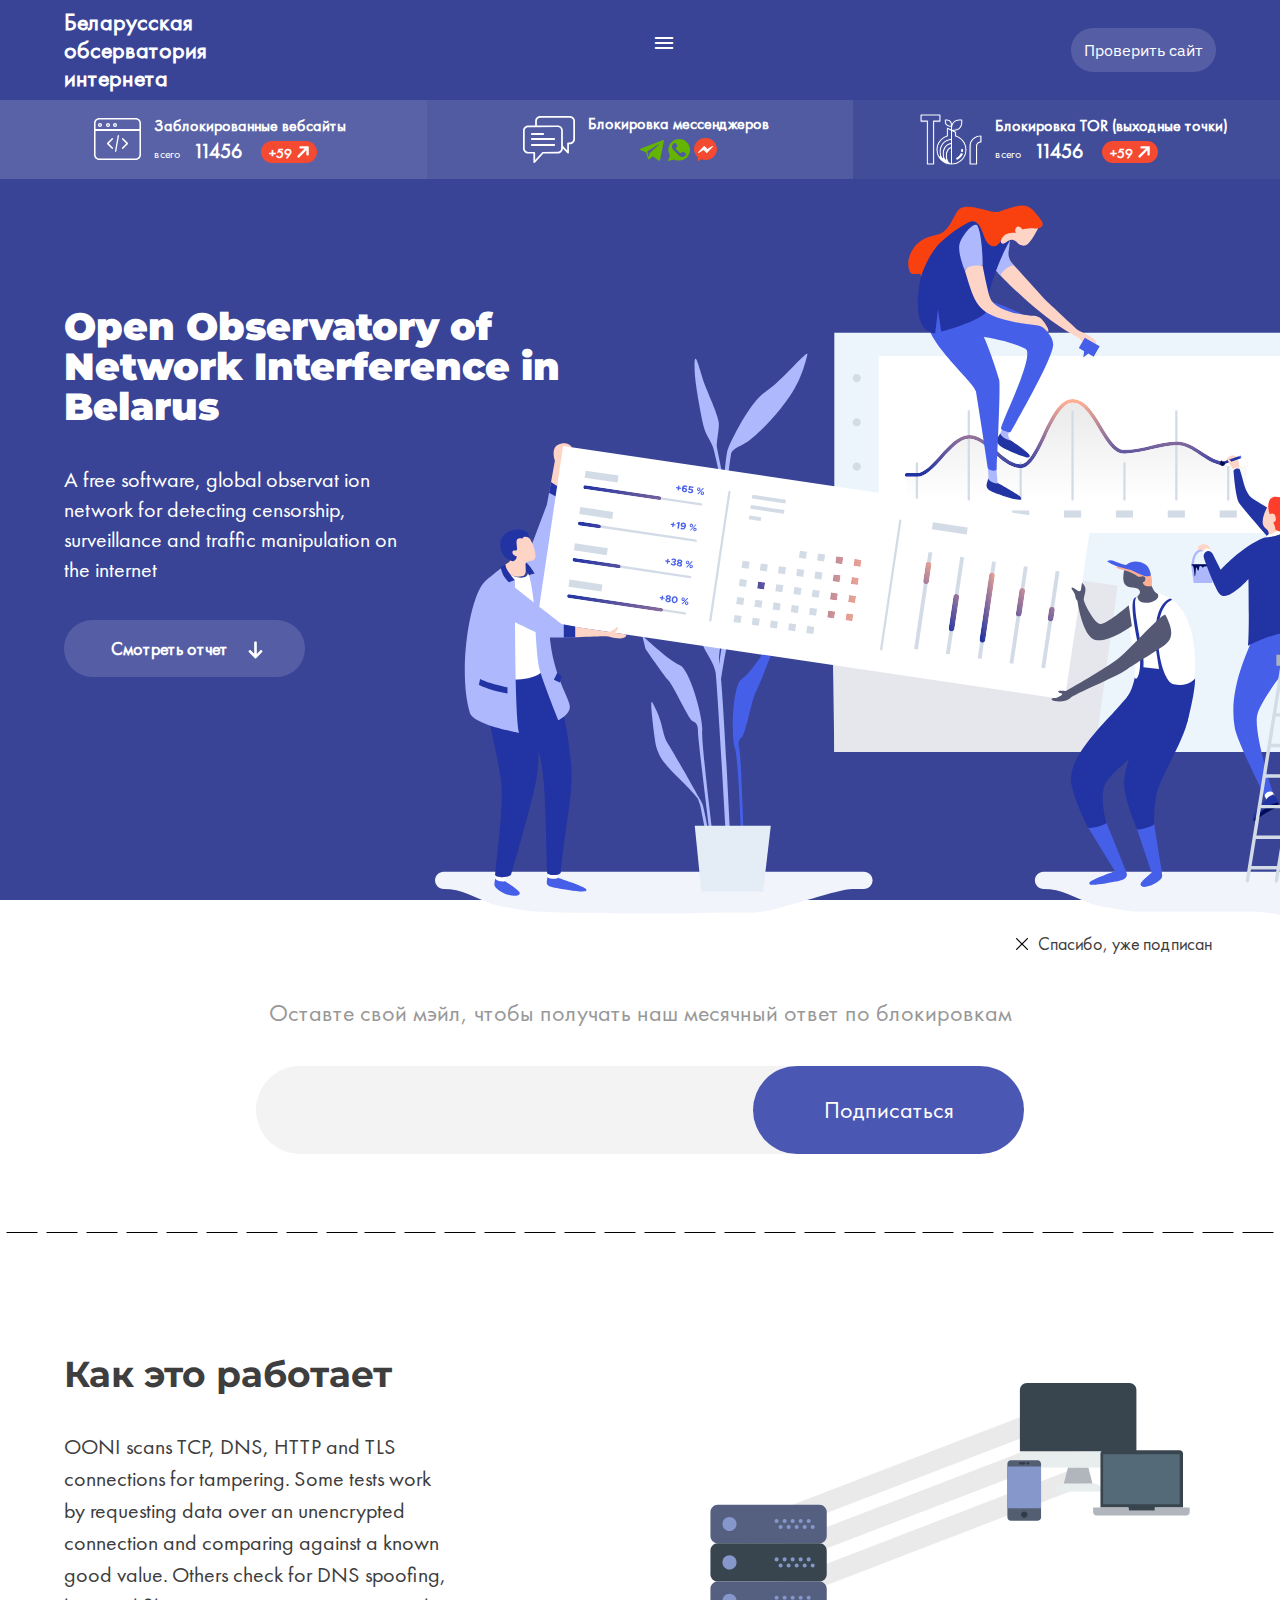
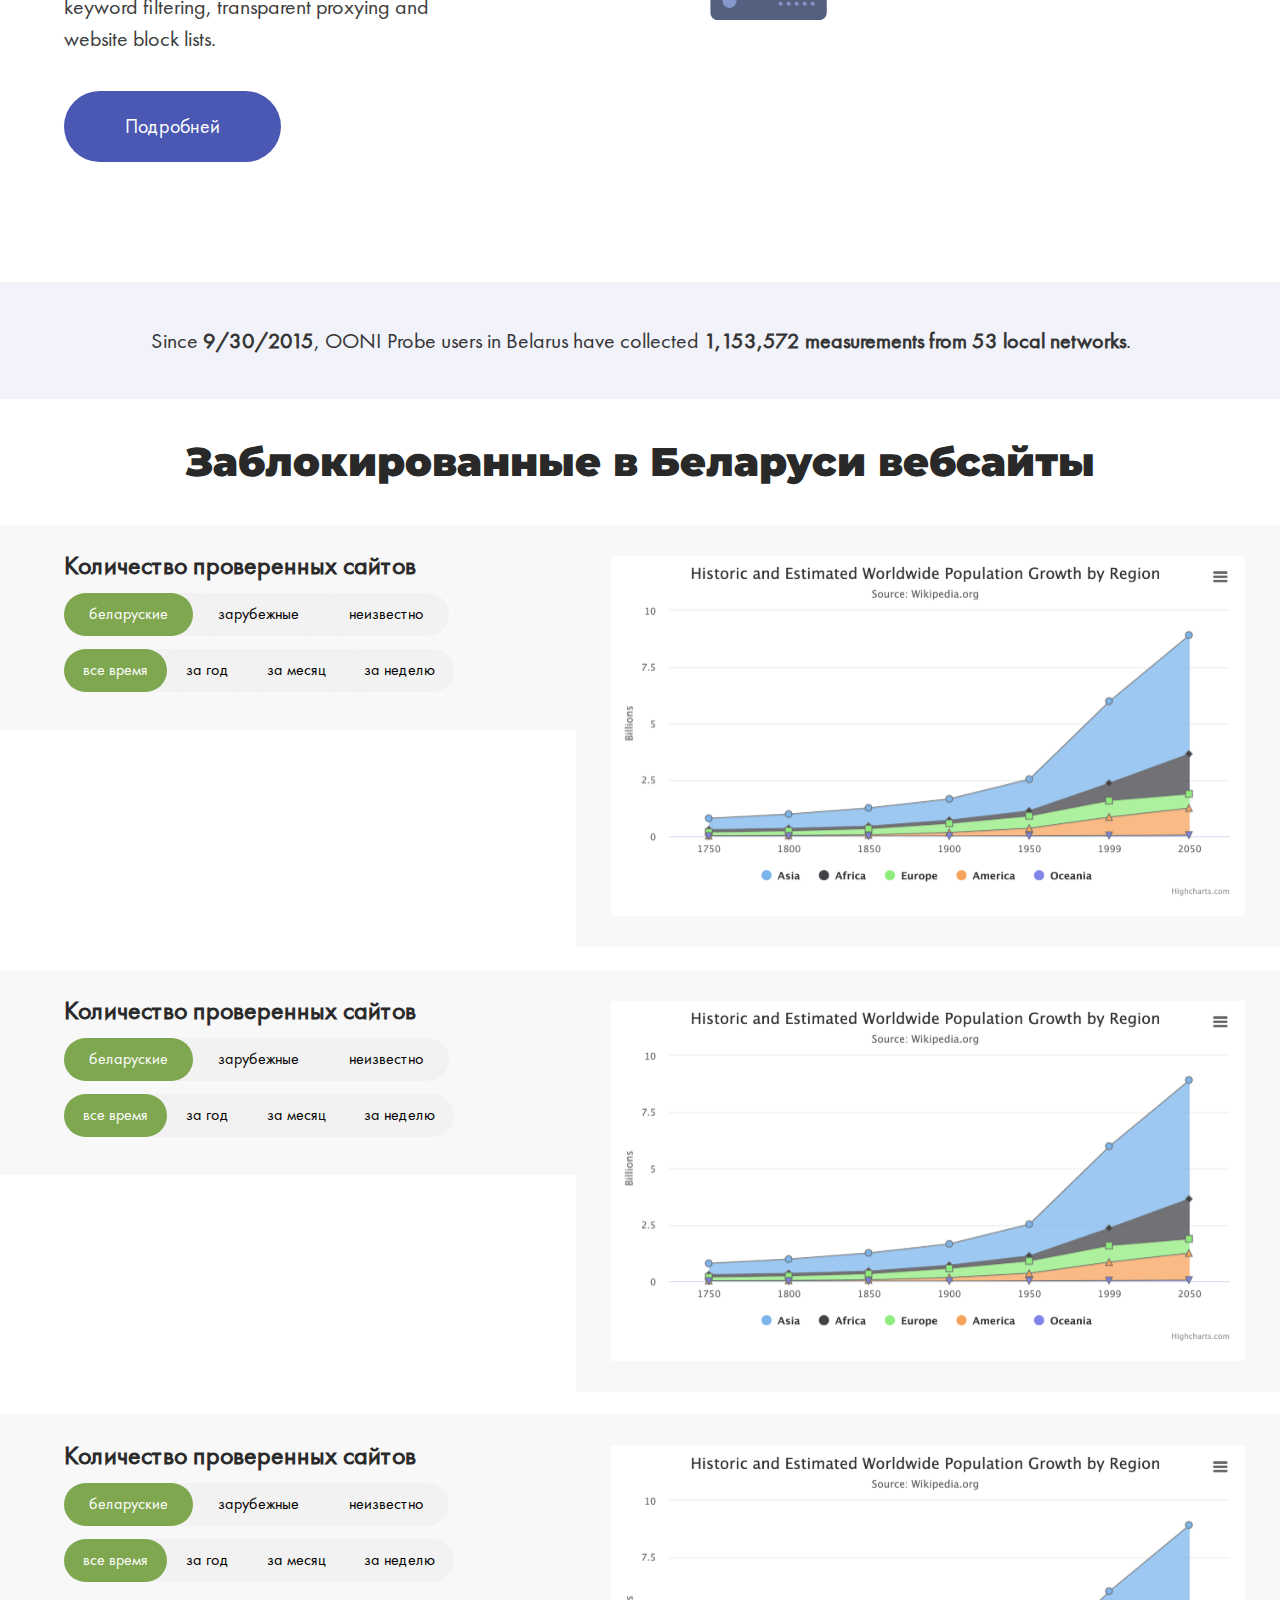
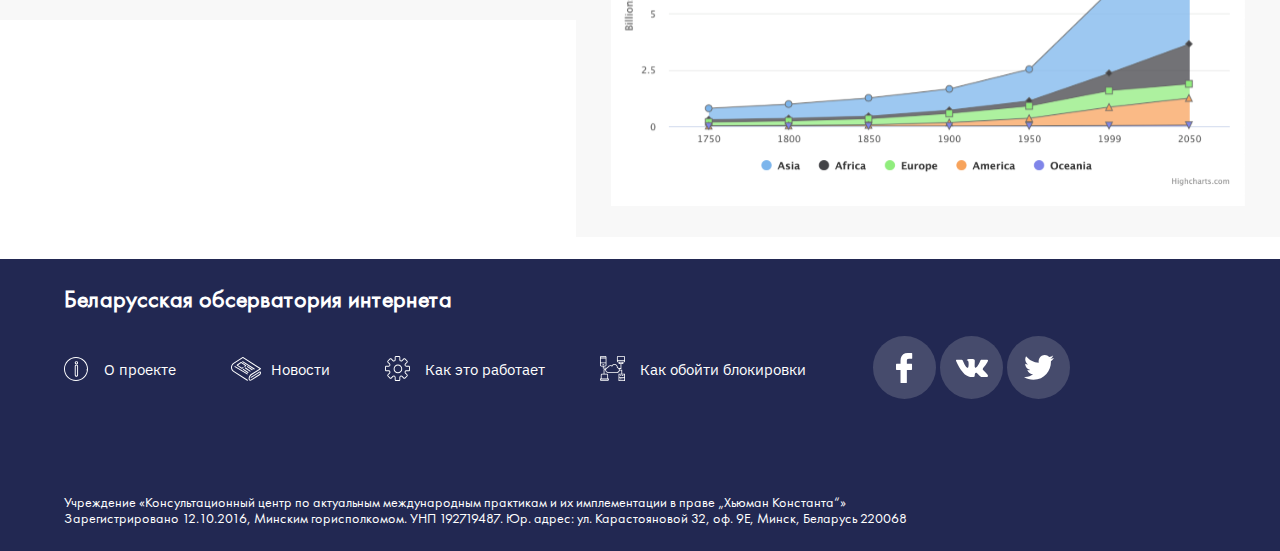
==== commit 98cfad4c: "8" ====
--- a/index.html
+++ b/index.html
@@ -10,6 +10,7 @@
     <script src="js/jquery.js"></script>
     <script src="js/burger-menu.js"></script>
     <script src="js/main.js"></script>
+    <script src="js/anchors.js"></script>
     <title>netobservatory.by</title>
 </head>
 <body>
--- a/css/style.css
+++ b/css/style.css
@@ -99,10 +99,8 @@
   align-items: center;
   padding-left: 5vw;
   padding-right: 5vw;
-  background-color: #464f92;
-  -webkit-transition: .5s;
-  -o-transition: .5s;
-  transition: .5s; }
+  background-color: #394496;
+  /* transition: .3s; */ }
   .index-page .header-sticky .header__logo {
     width: 33.333vw;
     /* margin-right:3vw; */
@@ -234,7 +232,7 @@
     background-repeat: no-repeat;
     background-position: left; }
   .index-page .header-sticky .check-the-page {
-    background-color: #7fa74f;
+    background-color: #464f92;
     border: none;
     color: white;
     border-radius: 23.5px;
@@ -246,7 +244,7 @@
     -o-transition: .3s;
     transition: .3s; }
     .index-page .header-sticky .check-the-page:hover {
-      background-color: #62B100; }
+      background-color: #7fa74f; }
   .index-page .header-sticky ul {
     display: -webkit-box;
     display: -ms-flexbox;
@@ -263,7 +261,10 @@
     font-size: 15px;
     line-height: 44px;
     padding: 0 1vw;
-    border-radius: 36px; }
+    border-radius: 36px;
+    -webkit-transition: .3s;
+    -o-transition: .3s;
+    transition: .3s; }
     .index-page .header-sticky a:hover {
       background-color: #7fa74f;
       border: none;
@@ -320,7 +321,7 @@
     background-repeat: no-repeat;
     background-position: left; }
   .index-page .header-sticky .check-the-page {
-    background-color: #7fa74f;
+    background-color: #555EA5;
     border: none;
     color: white;
     border-radius: 23.5px;
@@ -332,7 +333,7 @@
     -o-transition: .3s;
     transition: .3s; }
     .index-page .header-sticky .check-the-page:hover {
-      background-color: #62B100; }
+      background-color: #7fa74f; }
 
 .index-page .header {
   z-index: 10;
@@ -349,9 +350,7 @@
   padding-left: 5vw;
   padding-right: 5vw;
   background-color: #394496;
-  -webkit-transition: 1s;
-  -o-transition: 1s;
-  transition: 1s; }
+  /* transition: .3s; */ }
   .index-page .header .header__logo {
     width: 33.333vw;
     /* margin-right:3vw; */
@@ -509,7 +508,7 @@
     background-repeat: no-repeat;
     background-position: left; }
   .index-page .header .check-the-page {
-    background-color: #7fa74f;
+    background-color: #555EA5;
     border: none;
     color: white;
     border-radius: 23.5px;
@@ -521,7 +520,7 @@
     transition: .3s;
     cursor: pointer; }
     .index-page .header .check-the-page:hover {
-      background-color: #62B100; }
+      background-color: #7fa74f; }
 
 .index-page .main {
   width: 100%;
@@ -796,7 +795,12 @@
       color: white;
       border-radius: 36px;
       padding: 17px 62px 17px 47px;
-      font-weight: 600; }
+      font-weight: 600;
+      -webkit-transition: .3s;
+      -o-transition: .3s;
+      transition: .3s; }
+      .index-page .main__about a:hover {
+        background-color: #7fa74f; }
       .index-page .main__about a::after {
         content: "";
         display: inline-block;
@@ -1140,10 +1144,9 @@
         margin-right: 5vw;
         margin-bottom: 3vw; } }
   .index-page .footer nav {
-    width: 55vw;
-    display: inline-block;
-    margin-left: 5vw;
-    /*             margin-right: 5vw; */ }
+    width: 51vw;
+    display: inline-block;
+    margin-left: 4vw; }
     @media (max-width: 1350px) {
       .index-page .footer nav {
         width: 55vw; } }
@@ -1164,14 +1167,8 @@
     -webkit-box-pack: justify;
     -ms-flex-pack: justify;
     justify-content: space-between; }
-    @media (max-width: 1024px) {
-      .index-page .footer ul {
-        -ms-flex-pack: distribute;
-        justify-content: space-around; } }
     @media (max-width: 705px) {
       .index-page .footer ul {
-        -ms-flex-pack: distribute;
-        justify-content: space-around;
         -webkit-box-align: center;
         -ms-flex-align: center;
         align-items: center;
@@ -1302,10 +1299,8 @@
   align-items: center;
   padding-left: 5vw;
   padding-right: 5vw;
-  background-color: #464f92;
-  -webkit-transition: .5s;
-  -o-transition: .5s;
-  transition: .5s; }
+  background-color: #394496;
+  /* transition: .3s; */ }
   .about-page .header-sticky .header__logo {
     width: 33.333vw;
     /* margin-right:3vw; */
@@ -1437,7 +1432,7 @@
     background-repeat: no-repeat;
     background-position: left; }
   .about-page .header-sticky .check-the-page {
-    background-color: #7fa74f;
+    background-color: #464f92;
     border: none;
     color: white;
     border-radius: 23.5px;
@@ -1449,7 +1444,7 @@
     -o-transition: .3s;
     transition: .3s; }
     .about-page .header-sticky .check-the-page:hover {
-      background-color: #62B100; }
+      background-color: #7fa74f; }
   .about-page .header-sticky ul {
     display: -webkit-box;
     display: -ms-flexbox;
@@ -1466,7 +1461,10 @@
     font-size: 15px;
     line-height: 44px;
     padding: 0 1vw;
-    border-radius: 36px; }
+    border-radius: 36px;
+    -webkit-transition: .3s;
+    -o-transition: .3s;
+    transition: .3s; }
     .about-page .header-sticky a:hover {
       background-color: #7fa74f;
       border: none;
@@ -1523,7 +1521,7 @@
     background-repeat: no-repeat;
     background-position: left; }
   .about-page .header-sticky .check-the-page {
-    background-color: #7fa74f;
+    background-color: #555EA5;
     border: none;
     color: white;
     border-radius: 23.5px;
@@ -1535,7 +1533,7 @@
     -o-transition: .3s;
     transition: .3s; }
     .about-page .header-sticky .check-the-page:hover {
-      background-color: #62B100; }
+      background-color: #7fa74f; }
 
 .about-page .header {
   z-index: 10;
@@ -1552,9 +1550,7 @@
   padding-left: 5vw;
   padding-right: 5vw;
   background-color: #394496;
-  -webkit-transition: 1s;
-  -o-transition: 1s;
-  transition: 1s; }
+  /* transition: .3s; */ }
   .about-page .header .header__logo {
     width: 33.333vw;
     /* margin-right:3vw; */
@@ -1712,7 +1708,7 @@
     background-repeat: no-repeat;
     background-position: left; }
   .about-page .header .check-the-page {
-    background-color: #7fa74f;
+    background-color: #555EA5;
     border: none;
     color: white;
     border-radius: 23.5px;
@@ -1724,7 +1720,7 @@
     transition: .3s;
     cursor: pointer; }
     .about-page .header .check-the-page:hover {
-      background-color: #62B100; }
+      background-color: #7fa74f; }
 
 .about-page .main {
   width: 100%;
@@ -2044,93 +2040,124 @@
           font-size: 14px; } }
 
 .about-page .fresh-news {
-  margin: 3vw 4vw; }
-  @media (max-width: 1024px) {
+  margin: 3vw 3.6vw;
+  /*         @media(max-width:1024px){
+            margin:3vw 3vw;
+        }
+        @media(max-width:780px){
+            margin:1vw 1vw;
+        } */ }
+  @media (max-width: 1280px) {
     .about-page .fresh-news {
       margin: 3vw 3vw; } }
   @media (max-width: 780px) {
     .about-page .fresh-news {
-      margin: 1vw 1vw; } }
+      margin: 3vw 0vw; } }
   .about-page .fresh-news h3 {
     margin-bottom: 3vw;
-    margin-left: 1vw;
+    margin-left: 1.4vw;
     font-size: 36px;
     line-height: 42px;
     font-family: 'Futura PT';
-    font-weight: bold; }
-    @media (max-width: 1024px) {
+    font-weight: bold;
+    /*             @media(max-width:1024px){
+                margin-left: 2vw;
+            }
+            @media(max-width:780px){
+                margin-left: 4vw;
+            } */ }
+    @media (max-width: 1280px) {
       .about-page .fresh-news h3 {
         margin-left: 2vw; } }
     @media (max-width: 780px) {
       .about-page .fresh-news h3 {
-        margin-left: 4vw; } }
+        margin-left: 5vw; } }
   .about-page .fresh-news .slider-container .swiper-container {
     width: 100%;
     margin: 0 auto;
     height: 580px;
     padding-top: 20px; }
-    .about-page .fresh-news .slider-container .swiper-container .swiper-wrapper .swiper-slide .sl-wr {
-      margin-right: 1vw;
-      margin-left: 1vw;
-      height: 527px;
-      /* width: 429px; */
+    .about-page .fresh-news .slider-container .swiper-container .swiper-wrapper .swiper-slide {
       display: -webkit-box;
       display: -ms-flexbox;
       display: flex;
-      -webkit-box-orient: vertical;
-      -webkit-box-direction: normal;
-      -ms-flex-direction: column;
-      flex-direction: column;
-      -webkit-box-pack: start;
-      -ms-flex-pack: start;
-      justify-content: flex-start;
-      -webkit-box-align: center;
-      -ms-flex-align: center;
-      align-items: center;
-      -webkit-box-shadow: 0px 1px 14px 0px rgba(0, 0, 0, 0.15);
-      box-shadow: 0px 1px 14px 0px rgba(0, 0, 0, 0.15);
-      border-radius: 4px; }
-      @media (max-width: 1024px) {
-        .about-page .fresh-news .slider-container .swiper-container .swiper-wrapper .swiper-slide .sl-wr {
-          margin-right: 2vw;
-          margin-left: 2vw; } }
-      @media (max-width: 780px) {
-        .about-page .fresh-news .slider-container .swiper-container .swiper-wrapper .swiper-slide .sl-wr {
-          margin-right: 4vw;
-          margin-left: 4vw; } }
-      .about-page .fresh-news .slider-container .swiper-container .swiper-wrapper .swiper-slide .sl-wr h4, .about-page .fresh-news .slider-container .swiper-container .swiper-wrapper .swiper-slide .sl-wr p, .about-page .fresh-news .slider-container .swiper-container .swiper-wrapper .swiper-slide .sl-wr span {
-        margin: 0 1vw;
-        text-align: center; }
-      .about-page .fresh-news .slider-container .swiper-container .swiper-wrapper .swiper-slide .sl-wr h4 {
-        font-family: 'Futura PT';
-        font-size: 26px;
-        line-height: 32px;
-        text-align: center;
-        color: #2B2B2B;
-        margin: 1vw;
-        font-weight: bold; }
-      .about-page .fresh-news .slider-container .swiper-container .swiper-wrapper .swiper-slide .sl-wr p {
-        font-size: 16px;
-        line-height: 19px;
-        text-align: center;
-        color: #2B2B2B; }
-      .about-page .fresh-news .slider-container .swiper-container .swiper-wrapper .swiper-slide .sl-wr span {
-        margin-bottom: 2vw;
-        margin-top: 1vw;
-        font-size: 14px;
-        line-height: 16px;
-        color: #9F9F9F;
-        mix-blend-mode: normal; }
-        .about-page .fresh-news .slider-container .swiper-container .swiper-wrapper .swiper-slide .sl-wr span::before {
-          content: "";
-          display: inline-block;
-          position: relative;
-          top: 6px;
-          width: 27px;
-          height: 21px;
-          background-image: url(../img/svg/calendar.svg);
-          background-repeat: no-repeat;
-          background-position-x: left; }
+      -webkit-box-pack: center;
+      -ms-flex-pack: center;
+      justify-content: center;
+      width: 33.333%;
+      /* margin: 0 1.4vw ; */ }
+      .about-page .fresh-news .slider-container .swiper-container .swiper-wrapper .swiper-slide .sl-wr {
+        margin: 0 1.4vw;
+        height: 527px;
+        display: -webkit-box;
+        display: -ms-flexbox;
+        display: flex;
+        -webkit-box-orient: vertical;
+        -webkit-box-direction: normal;
+        -ms-flex-direction: column;
+        flex-direction: column;
+        -webkit-box-pack: start;
+        -ms-flex-pack: start;
+        justify-content: flex-start;
+        -webkit-box-align: center;
+        -ms-flex-align: center;
+        align-items: center;
+        -webkit-box-shadow: 0px 1px 24px 0px rgba(0, 0, 0, 0.1);
+        box-shadow: 0px 1px 24px 0px rgba(0, 0, 0, 0.1);
+        border-radius: 4px;
+        -webkit-transition: .3s;
+        -o-transition: .3s;
+        transition: .3s;
+        /*                         @media(max-width:1024px){
+                            margin-right:2vw;
+                            margin-left:2vw;
+                        }
+                        @media(max-width:780px){
+                            margin-right:4vw;
+                            margin-left:4vw;
+                        } */ }
+        .about-page .fresh-news .slider-container .swiper-container .swiper-wrapper .swiper-slide .sl-wr:hover {
+          -webkit-box-shadow: 0px 1px 24px 0px rgba(0, 0, 0, 0.16);
+          box-shadow: 0px 1px 24px 0px rgba(0, 0, 0, 0.16); }
+        @media (max-width: 1280px) {
+          .about-page .fresh-news .slider-container .swiper-container .swiper-wrapper .swiper-slide .sl-wr {
+            margin: 0 2vw; } }
+        @media (max-width: 780px) {
+          .about-page .fresh-news .slider-container .swiper-container .swiper-wrapper .swiper-slide .sl-wr {
+            margin: 0vw 5vw; } }
+        .about-page .fresh-news .slider-container .swiper-container .swiper-wrapper .swiper-slide .sl-wr h4, .about-page .fresh-news .slider-container .swiper-container .swiper-wrapper .swiper-slide .sl-wr p, .about-page .fresh-news .slider-container .swiper-container .swiper-wrapper .swiper-slide .sl-wr span {
+          margin: 0 1vw;
+          text-align: center; }
+        .about-page .fresh-news .slider-container .swiper-container .swiper-wrapper .swiper-slide .sl-wr h4 {
+          font-family: 'Futura PT';
+          font-size: 26px;
+          line-height: 32px;
+          text-align: center;
+          color: #2B2B2B;
+          margin: 1vw;
+          font-weight: bold; }
+        .about-page .fresh-news .slider-container .swiper-container .swiper-wrapper .swiper-slide .sl-wr p {
+          font-size: 16px;
+          line-height: 19px;
+          text-align: center;
+          color: #2B2B2B; }
+        .about-page .fresh-news .slider-container .swiper-container .swiper-wrapper .swiper-slide .sl-wr span {
+          margin-bottom: 2vw;
+          margin-top: 1vw;
+          font-size: 14px;
+          line-height: 16px;
+          color: #9F9F9F;
+          mix-blend-mode: normal; }
+          .about-page .fresh-news .slider-container .swiper-container .swiper-wrapper .swiper-slide .sl-wr span::before {
+            content: "";
+            display: inline-block;
+            position: relative;
+            top: 6px;
+            width: 27px;
+            height: 21px;
+            background-image: url(../img/svg/calendar.svg);
+            background-repeat: no-repeat;
+            background-position-x: left; }
     .about-page .fresh-news .slider-container .swiper-container .swiper-wrapper .card-1 > .sl-wr > .card__img {
       height: 50%;
       width: 100%;
@@ -2190,10 +2217,9 @@
         margin-right: 5vw;
         margin-bottom: 3vw; } }
   .about-page .footer nav {
-    width: 55vw;
-    display: inline-block;
-    margin-left: 5vw;
-    /*             margin-right: 5vw; */ }
+    width: 51vw;
+    display: inline-block;
+    margin-left: 4vw; }
     @media (max-width: 1350px) {
       .about-page .footer nav {
         width: 55vw; } }
@@ -2214,14 +2240,8 @@
     -webkit-box-pack: justify;
     -ms-flex-pack: justify;
     justify-content: space-between; }
-    @media (max-width: 1024px) {
-      .about-page .footer ul {
-        -ms-flex-pack: distribute;
-        justify-content: space-around; } }
     @media (max-width: 705px) {
       .about-page .footer ul {
-        -ms-flex-pack: distribute;
-        justify-content: space-around;
         -webkit-box-align: center;
         -ms-flex-align: center;
         align-items: center;
@@ -2352,10 +2372,8 @@
   align-items: center;
   padding-left: 5vw;
   padding-right: 5vw;
-  background-color: #464f92;
-  -webkit-transition: .5s;
-  -o-transition: .5s;
-  transition: .5s; }
+  background-color: #394496;
+  /* transition: .3s; */ }
   .news-page .header-sticky .header__logo {
     width: 33.333vw;
     /* margin-right:3vw; */
@@ -2487,7 +2505,7 @@
     background-repeat: no-repeat;
     background-position: left; }
   .news-page .header-sticky .check-the-page {
-    background-color: #7fa74f;
+    background-color: #464f92;
     border: none;
     color: white;
     border-radius: 23.5px;
@@ -2499,7 +2517,7 @@
     -o-transition: .3s;
     transition: .3s; }
     .news-page .header-sticky .check-the-page:hover {
-      background-color: #62B100; }
+      background-color: #7fa74f; }
   .news-page .header-sticky ul {
     display: -webkit-box;
     display: -ms-flexbox;
@@ -2516,7 +2534,10 @@
     font-size: 15px;
     line-height: 44px;
     padding: 0 1vw;
-    border-radius: 36px; }
+    border-radius: 36px;
+    -webkit-transition: .3s;
+    -o-transition: .3s;
+    transition: .3s; }
     .news-page .header-sticky a:hover {
       background-color: #7fa74f;
       border: none;
@@ -2573,7 +2594,7 @@
     background-repeat: no-repeat;
     background-position: left; }
   .news-page .header-sticky .check-the-page {
-    background-color: #7fa74f;
+    background-color: #555EA5;
     border: none;
     color: white;
     border-radius: 23.5px;
@@ -2585,7 +2606,7 @@
     -o-transition: .3s;
     transition: .3s; }
     .news-page .header-sticky .check-the-page:hover {
-      background-color: #62B100; }
+      background-color: #7fa74f; }
 
 .news-page .header {
   z-index: 10;
@@ -2602,9 +2623,7 @@
   padding-left: 5vw;
   padding-right: 5vw;
   background-color: #394496;
-  -webkit-transition: 1s;
-  -o-transition: 1s;
-  transition: 1s; }
+  /* transition: .3s; */ }
   .news-page .header .header__logo {
     width: 33.333vw;
     /* margin-right:3vw; */
@@ -2762,7 +2781,7 @@
     background-repeat: no-repeat;
     background-position: left; }
   .news-page .header .check-the-page {
-    background-color: #7fa74f;
+    background-color: #555EA5;
     border: none;
     color: white;
     border-radius: 23.5px;
@@ -2774,7 +2793,7 @@
     transition: .3s;
     cursor: pointer; }
     .news-page .header .check-the-page:hover {
-      background-color: #62B100; }
+      background-color: #7fa74f; }
 
 .news-page .main {
   width: 100%;
@@ -3012,12 +3031,18 @@
     align-items: center;
     min-width: 300px;
     max-width: 29vw;
-    margin: 2vw 0.5vw;
-    -webkit-box-shadow: 0px 1px 14px 0px rgba(0, 0, 0, 0.15);
-    box-shadow: 0px 1px 14px 0px rgba(0, 0, 0, 0.15); }
+    margin: 1vw 0.5vw;
+    -webkit-box-shadow: 0px 1px 24px 0px rgba(0, 0, 0, 0.1);
+    box-shadow: 0px 1px 24px 0px rgba(0, 0, 0, 0.1);
+    -webkit-transition: .3s;
+    -o-transition: .3s;
+    transition: .3s; }
+    .news-page .news .news__wrapper .card:hover {
+      -webkit-box-shadow: 0px 1px 24px 0px rgba(0, 0, 0, 0.16);
+      box-shadow: 0px 1px 24px 0px rgba(0, 0, 0, 0.16); }
     @media (max-width: 1435px) {
       .news-page .news .news__wrapper .card {
-        max-width: 44vw; } }
+        max-width: 43.5vw; } }
     @media (max-width: 960px) {
       .news-page .news .news__wrapper .card {
         min-width: 90vw; } }
@@ -3076,7 +3101,7 @@
   display: -webkit-box;
   display: -ms-flexbox;
   display: flex;
-  margin: 0 3vw 14vw 3vw;
+  margin: 0 5vw 14vw 5vw;
   -webkit-box-align: center;
   -ms-flex-align: center;
   align-items: center;
@@ -3085,7 +3110,12 @@
   justify-content: center;
   min-height: 120px;
   background-color: #F9F9F9;
-  border-radius: 4px; }
+  border-radius: 4px;
+  -webkit-transition: .3s;
+  -o-transition: .3s;
+  transition: .3s; }
+  .news-page .look-more-news:hover {
+    background-color: #f0f0f0; }
   .news-page .look-more-news p {
     font-size: 24px;
     line-height: 28px;
@@ -3211,10 +3241,9 @@
         margin-right: 5vw;
         margin-bottom: 3vw; } }
   .news-page .footer nav {
-    width: 55vw;
-    display: inline-block;
-    margin-left: 5vw;
-    /*             margin-right: 5vw; */ }
+    width: 51vw;
+    display: inline-block;
+    margin-left: 4vw; }
     @media (max-width: 1350px) {
       .news-page .footer nav {
         width: 55vw; } }
@@ -3235,14 +3264,8 @@
     -webkit-box-pack: justify;
     -ms-flex-pack: justify;
     justify-content: space-between; }
-    @media (max-width: 1024px) {
-      .news-page .footer ul {
-        -ms-flex-pack: distribute;
-        justify-content: space-around; } }
     @media (max-width: 705px) {
       .news-page .footer ul {
-        -ms-flex-pack: distribute;
-        justify-content: space-around;
         -webkit-box-align: center;
         -ms-flex-align: center;
         align-items: center;
@@ -3373,10 +3396,8 @@
   align-items: center;
   padding-left: 5vw;
   padding-right: 5vw;
-  background-color: #464f92;
-  -webkit-transition: .5s;
-  -o-transition: .5s;
-  transition: .5s; }
+  background-color: #394496;
+  /* transition: .3s; */ }
   .news-observe .header-sticky .header__logo {
     width: 33.333vw;
     /* margin-right:3vw; */
@@ -3508,7 +3529,7 @@
     background-repeat: no-repeat;
     background-position: left; }
   .news-observe .header-sticky .check-the-page {
-    background-color: #7fa74f;
+    background-color: #464f92;
     border: none;
     color: white;
     border-radius: 23.5px;
@@ -3520,7 +3541,7 @@
     -o-transition: .3s;
     transition: .3s; }
     .news-observe .header-sticky .check-the-page:hover {
-      background-color: #62B100; }
+      background-color: #7fa74f; }
   .news-observe .header-sticky ul {
     display: -webkit-box;
     display: -ms-flexbox;
@@ -3537,7 +3558,10 @@
     font-size: 15px;
     line-height: 44px;
     padding: 0 1vw;
-    border-radius: 36px; }
+    border-radius: 36px;
+    -webkit-transition: .3s;
+    -o-transition: .3s;
+    transition: .3s; }
     .news-observe .header-sticky a:hover {
       background-color: #7fa74f;
       border: none;
@@ -3594,7 +3618,7 @@
     background-repeat: no-repeat;
     background-position: left; }
   .news-observe .header-sticky .check-the-page {
-    background-color: #7fa74f;
+    background-color: #555EA5;
     border: none;
     color: white;
     border-radius: 23.5px;
@@ -3606,7 +3630,7 @@
     -o-transition: .3s;
     transition: .3s; }
     .news-observe .header-sticky .check-the-page:hover {
-      background-color: #62B100; }
+      background-color: #7fa74f; }
 
 .news-observe .header {
   z-index: 10;
@@ -3623,9 +3647,7 @@
   padding-left: 5vw;
   padding-right: 5vw;
   background-color: #394496;
-  -webkit-transition: 1s;
-  -o-transition: 1s;
-  transition: 1s; }
+  /* transition: .3s; */ }
   .news-observe .header .header__logo {
     width: 33.333vw;
     /* margin-right:3vw; */
@@ -3783,7 +3805,7 @@
     background-repeat: no-repeat;
     background-position: left; }
   .news-observe .header .check-the-page {
-    background-color: #7fa74f;
+    background-color: #555EA5;
     border: none;
     color: white;
     border-radius: 23.5px;
@@ -3795,7 +3817,7 @@
     transition: .3s;
     cursor: pointer; }
     .news-observe .header .check-the-page:hover {
-      background-color: #62B100; }
+      background-color: #7fa74f; }
 
 .news-observe .main {
   width: 100%;
@@ -4032,93 +4054,118 @@
     margin-top: 4vw; }
 
 .news-observe .fresh-news {
-  margin: 3vw 4vw; }
-  @media (max-width: 1024px) {
+  margin: 3vw 3.6vw;
+  /*         @media(max-width:1024px){
+            margin:3vw 3vw;
+        }
+        @media(max-width:780px){
+            margin:1vw 1vw;
+        } */ }
+  @media (max-width: 1280px) {
     .news-observe .fresh-news {
       margin: 3vw 3vw; } }
   @media (max-width: 780px) {
     .news-observe .fresh-news {
-      margin: 1vw 1vw; } }
+      margin: 3vw 0vw; } }
   .news-observe .fresh-news h3 {
     margin-bottom: 3vw;
     margin-left: 1vw;
     font-size: 36px;
     line-height: 42px;
     font-family: 'Futura PT';
-    font-weight: bold; }
-    @media (max-width: 1024px) {
-      .news-observe .fresh-news h3 {
-        margin-left: 2vw; } }
-    @media (max-width: 780px) {
-      .news-observe .fresh-news h3 {
-        margin-left: 4vw; } }
+    font-weight: bold;
+    /*             @media(max-width:1024px){
+                margin-left: 2vw;
+            }
+            @media(max-width:780px){
+                margin-left: 4vw;
+            } */ }
   .news-observe .fresh-news .slider-container .swiper-container {
     width: 100%;
     margin: 0 auto;
     height: 580px;
     padding-top: 20px; }
-    .news-observe .fresh-news .slider-container .swiper-container .swiper-wrapper .swiper-slide .sl-wr {
-      margin-right: 1vw;
-      margin-left: 1vw;
-      height: 527px;
-      /* width: 429px; */
+    .news-observe .fresh-news .slider-container .swiper-container .swiper-wrapper .swiper-slide {
       display: -webkit-box;
       display: -ms-flexbox;
       display: flex;
-      -webkit-box-orient: vertical;
-      -webkit-box-direction: normal;
-      -ms-flex-direction: column;
-      flex-direction: column;
-      -webkit-box-pack: start;
-      -ms-flex-pack: start;
-      justify-content: flex-start;
-      -webkit-box-align: center;
-      -ms-flex-align: center;
-      align-items: center;
-      -webkit-box-shadow: 0px 1px 14px 0px rgba(0, 0, 0, 0.15);
-      box-shadow: 0px 1px 14px 0px rgba(0, 0, 0, 0.15);
-      border-radius: 4px; }
-      @media (max-width: 1024px) {
-        .news-observe .fresh-news .slider-container .swiper-container .swiper-wrapper .swiper-slide .sl-wr {
-          margin-right: 2vw;
-          margin-left: 2vw; } }
-      @media (max-width: 780px) {
-        .news-observe .fresh-news .slider-container .swiper-container .swiper-wrapper .swiper-slide .sl-wr {
-          margin-right: 4vw;
-          margin-left: 4vw; } }
-      .news-observe .fresh-news .slider-container .swiper-container .swiper-wrapper .swiper-slide .sl-wr h4, .news-observe .fresh-news .slider-container .swiper-container .swiper-wrapper .swiper-slide .sl-wr p, .news-observe .fresh-news .slider-container .swiper-container .swiper-wrapper .swiper-slide .sl-wr span {
-        margin: 0 1vw;
-        text-align: center; }
-      .news-observe .fresh-news .slider-container .swiper-container .swiper-wrapper .swiper-slide .sl-wr h4 {
-        font-family: 'Futura PT';
-        font-size: 26px;
-        line-height: 32px;
-        text-align: center;
-        color: #2B2B2B;
-        margin: 1vw;
-        font-weight: bold; }
-      .news-observe .fresh-news .slider-container .swiper-container .swiper-wrapper .swiper-slide .sl-wr p {
-        font-size: 16px;
-        line-height: 19px;
-        text-align: center;
-        color: #2B2B2B; }
-      .news-observe .fresh-news .slider-container .swiper-container .swiper-wrapper .swiper-slide .sl-wr span {
-        margin-bottom: 2vw;
-        margin-top: 1vw;
-        font-size: 14px;
-        line-height: 16px;
-        color: #9F9F9F;
-        mix-blend-mode: normal; }
-        .news-observe .fresh-news .slider-container .swiper-container .swiper-wrapper .swiper-slide .sl-wr span::before {
-          content: "";
-          display: inline-block;
-          position: relative;
-          top: 6px;
-          width: 27px;
-          height: 21px;
-          background-image: url(../img/svg/calendar.svg);
-          background-repeat: no-repeat;
-          background-position-x: left; }
+      -webkit-box-pack: center;
+      -ms-flex-pack: center;
+      justify-content: center;
+      width: 33.333%;
+      /* margin: 0 1.4vw ; */ }
+      .news-observe .fresh-news .slider-container .swiper-container .swiper-wrapper .swiper-slide .sl-wr {
+        margin: 0 1.4vw;
+        height: 527px;
+        display: -webkit-box;
+        display: -ms-flexbox;
+        display: flex;
+        -webkit-box-orient: vertical;
+        -webkit-box-direction: normal;
+        -ms-flex-direction: column;
+        flex-direction: column;
+        -webkit-box-pack: start;
+        -ms-flex-pack: start;
+        justify-content: flex-start;
+        -webkit-box-align: center;
+        -ms-flex-align: center;
+        align-items: center;
+        -webkit-box-shadow: 0px 1px 24px 0px rgba(0, 0, 0, 0.1);
+        box-shadow: 0px 1px 24px 0px rgba(0, 0, 0, 0.1);
+        border-radius: 4px;
+        -webkit-transition: .3s;
+        -o-transition: .3s;
+        transition: .3s;
+        /*                         @media(max-width:1024px){
+                            margin-right:2vw;
+                            margin-left:2vw;
+                        }
+                        @media(max-width:780px){
+                            margin-right:4vw;
+                            margin-left:4vw;
+                        } */ }
+        .news-observe .fresh-news .slider-container .swiper-container .swiper-wrapper .swiper-slide .sl-wr:hover {
+          -webkit-box-shadow: 0px 1px 24px 0px rgba(0, 0, 0, 0.16);
+          box-shadow: 0px 1px 24px 0px rgba(0, 0, 0, 0.16); }
+        @media (max-width: 1280px) {
+          .news-observe .fresh-news .slider-container .swiper-container .swiper-wrapper .swiper-slide .sl-wr {
+            margin: 0 2vw; } }
+        @media (max-width: 780px) {
+          .news-observe .fresh-news .slider-container .swiper-container .swiper-wrapper .swiper-slide .sl-wr {
+            margin: 0vw 5vw; } }
+        .news-observe .fresh-news .slider-container .swiper-container .swiper-wrapper .swiper-slide .sl-wr h4, .news-observe .fresh-news .slider-container .swiper-container .swiper-wrapper .swiper-slide .sl-wr p, .news-observe .fresh-news .slider-container .swiper-container .swiper-wrapper .swiper-slide .sl-wr span {
+          margin: 0 1vw;
+          text-align: center; }
+        .news-observe .fresh-news .slider-container .swiper-container .swiper-wrapper .swiper-slide .sl-wr h4 {
+          font-family: 'Futura PT';
+          font-size: 26px;
+          line-height: 32px;
+          text-align: center;
+          color: #2B2B2B;
+          margin: 1vw;
+          font-weight: bold; }
+        .news-observe .fresh-news .slider-container .swiper-container .swiper-wrapper .swiper-slide .sl-wr p {
+          font-size: 16px;
+          line-height: 19px;
+          text-align: center;
+          color: #2B2B2B; }
+        .news-observe .fresh-news .slider-container .swiper-container .swiper-wrapper .swiper-slide .sl-wr span {
+          margin-bottom: 2vw;
+          margin-top: 1vw;
+          font-size: 14px;
+          line-height: 16px;
+          color: #9F9F9F;
+          mix-blend-mode: normal; }
+          .news-observe .fresh-news .slider-container .swiper-container .swiper-wrapper .swiper-slide .sl-wr span::before {
+            content: "";
+            display: inline-block;
+            position: relative;
+            top: 6px;
+            width: 27px;
+            height: 21px;
+            background-image: url(../img/svg/calendar.svg);
+            background-repeat: no-repeat;
+            background-position-x: left; }
     .news-observe .fresh-news .slider-container .swiper-container .swiper-wrapper .card-1 > .sl-wr > .card__img {
       height: 50%;
       width: 100%;
@@ -4281,10 +4328,9 @@
         margin-right: 5vw;
         margin-bottom: 3vw; } }
   .news-observe .footer nav {
-    width: 55vw;
-    display: inline-block;
-    margin-left: 5vw;
-    /*             margin-right: 5vw; */ }
+    width: 51vw;
+    display: inline-block;
+    margin-left: 4vw; }
     @media (max-width: 1350px) {
       .news-observe .footer nav {
         width: 55vw; } }
@@ -4305,14 +4351,8 @@
     -webkit-box-pack: justify;
     -ms-flex-pack: justify;
     justify-content: space-between; }
-    @media (max-width: 1024px) {
-      .news-observe .footer ul {
-        -ms-flex-pack: distribute;
-        justify-content: space-around; } }
     @media (max-width: 705px) {
       .news-observe .footer ul {
-        -ms-flex-pack: distribute;
-        justify-content: space-around;
         -webkit-box-align: center;
         -ms-flex-align: center;
         align-items: center;
